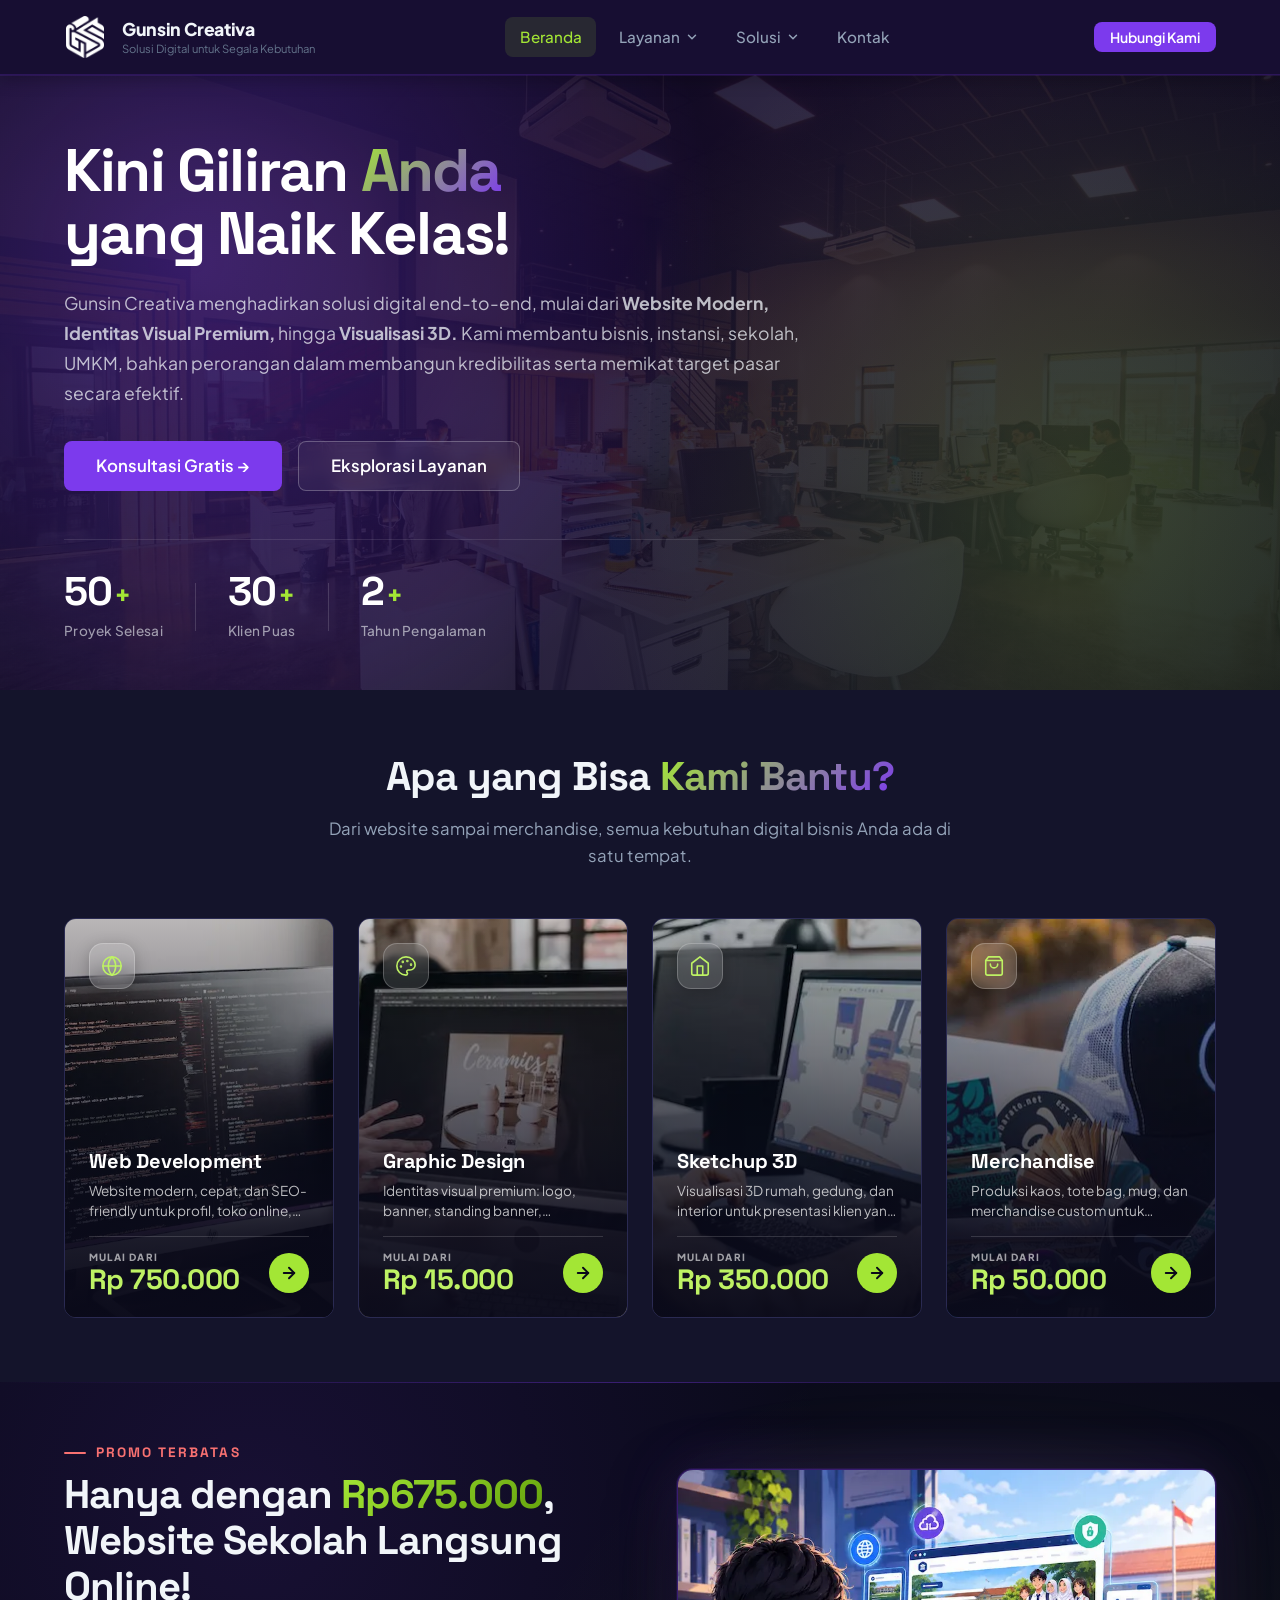
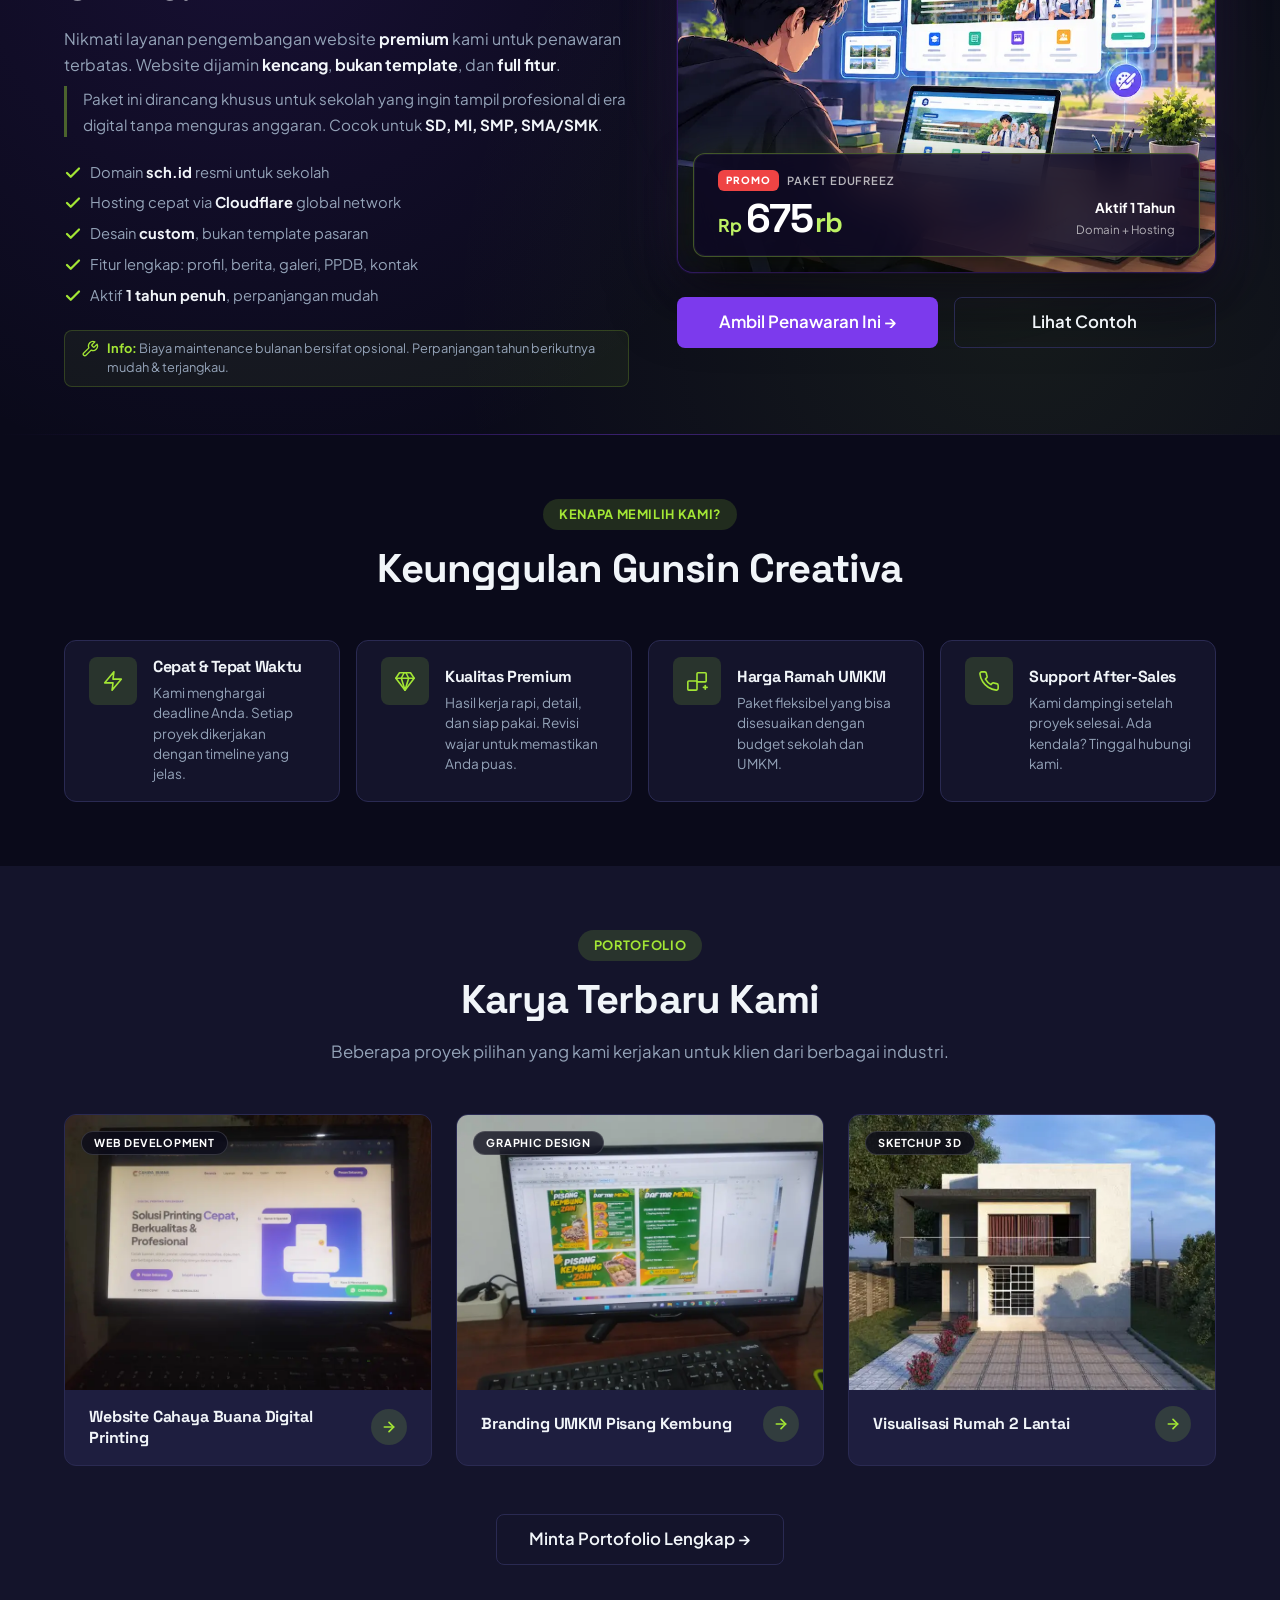
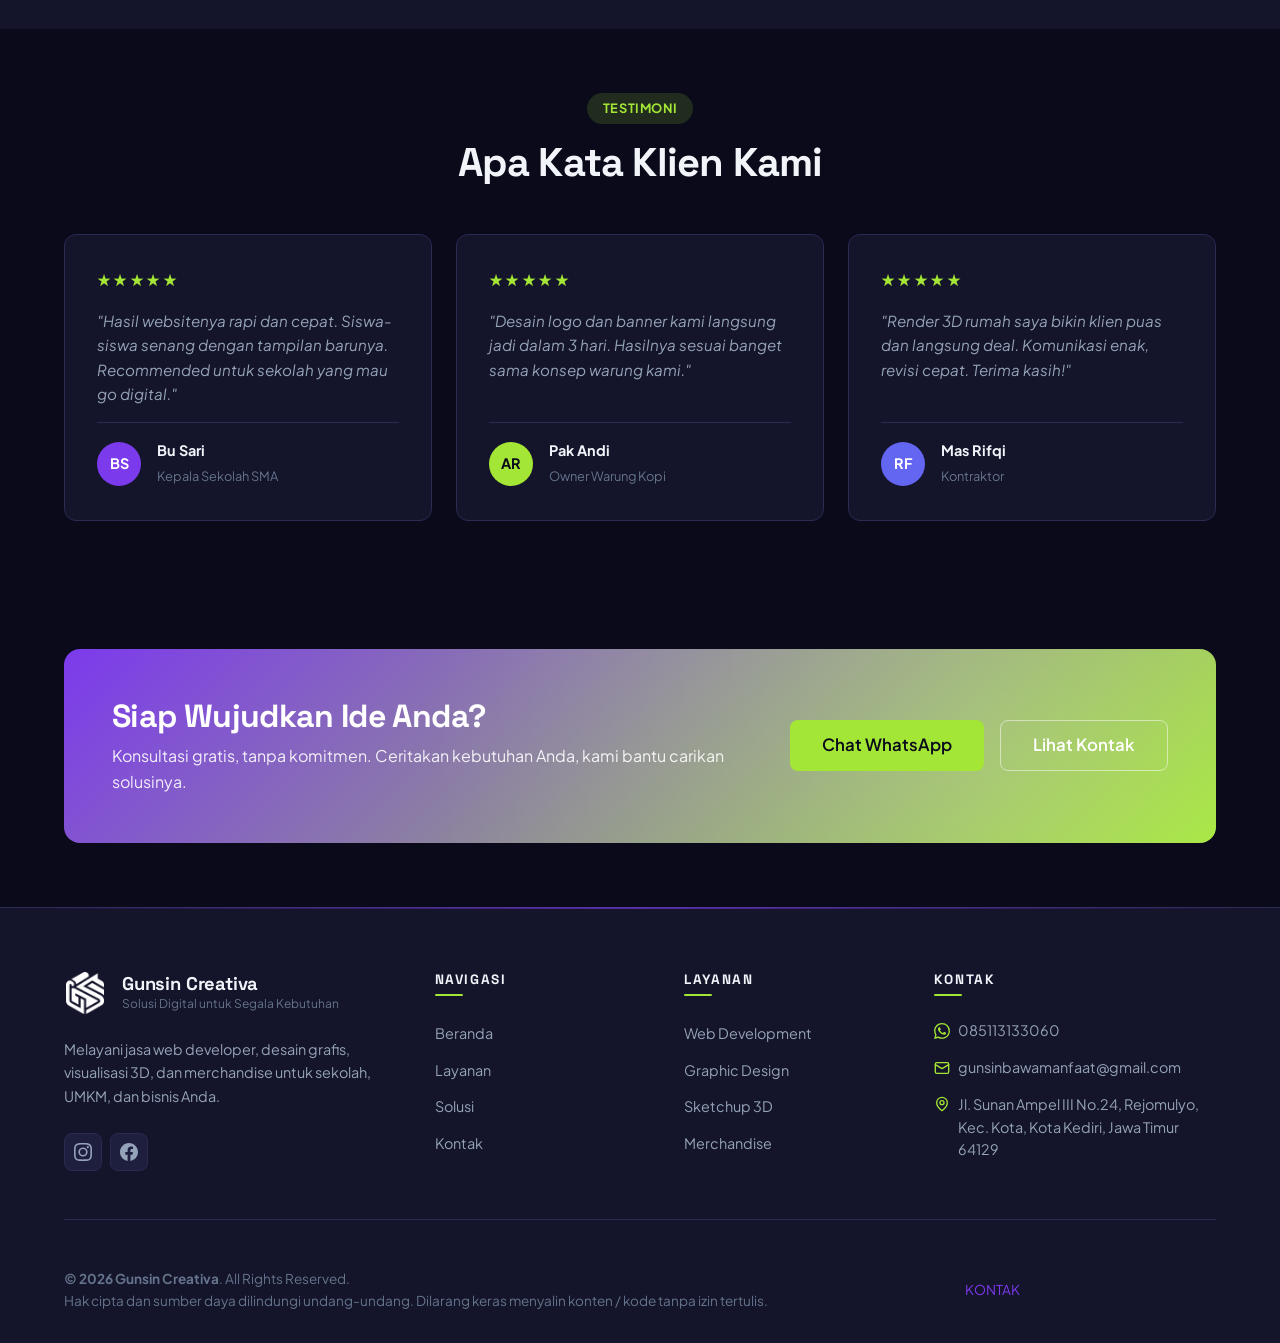
==== index.html @ 3c020d9a "Tambah tombol Back to Top dengan smooth scroll di semua halaman & perbaikan halaman beranda" ====
<!DOCTYPE html>
<html lang="id" data-theme="dark">
<head>
    <meta charset="UTF-8">
    <meta name="viewport" content="width=device-width, initial-scale=1.0">
    <title>Gunsin Creativa - Solusi Digital untuk Sekolah, UMKM & Bisnis</title>
    <link rel="canonical" href="https://www.gunsincreativa.my.id/">

    <meta name="description" content="Jasa web developer, desain grafis, visualisasi 3D Sketchup, dan merchandise custom di Kediri. Melayani sekolah, UMKM, dan bisnis di seluruh Indonesia.">
    <meta name="keywords" content="jasa web kediri, desain grafis kediri, sketchup kediri, merchandise custom, jasa desain logo, banner, umkm, sekolah">

    <!-- Open Graph -->
    <meta property="og:title" content="Gunsin Creativa - Solusi Digital untuk Sekolah, UMKM & Bisnis">
    <meta property="og:description" content="Jasa web developer, desain grafis, visualisasi 3D Sketchup, dan merchandise custom.">
    <meta property="og:type" content="website">
    <meta property="og:url" content="https://www.gunsincreativa.my.id/">
    <meta property="og:locale" content="id_ID">
    <meta property="og:image" content="https://www.gunsincreativa.my.id/assets/img/og-image.jpg">
    <meta property="og:image:width" content="1200">
    <meta property="og:image:height" content="630">
    <meta name="twitter:card" content="summary_large_image">
    <meta name="twitter:image" content="https://www.gunsincreativa.my.id/assets/img/og-image.jpg">

    <!-- Favicon -->
    <link rel="icon" href="assets/img/brand/favicon.ico" sizes="any">
    <link rel="icon" type="image/png" sizes="32x32" href="assets/img/brand/favicon/favicon-32x32.png">
    <link rel="icon" type="image/png" sizes="16x16" href="assets/img/brand/favicon/favicon-16x16.png">
    <link rel="apple-touch-icon" sizes="180x180" href="assets/img/brand/favicon/apple-touch-icon.png">
    <link rel="manifest" href="assets/img/brand/favicon/site.webmanifest">
    <meta name="theme-color" content="#7c3aed">

    <!-- Structured Data: LocalBusiness -->
    <script type="application/ld+json">
    {
    "@context": "https://schema.org",
    "@type": "LocalBusiness",
    "name": "Gunsin Creativa",
    "image": "https://www.gunsincreativa.my.id/assets/img/brand/logo-light.webp",
    "@id": "https://www.gunsincreativa.my.id",
    "url": "https://www.gunsincreativa.my.id",
    "telephone": "+6285113133060",
    "priceRange": "Rp",
    "description": "Jasa web developer, desain grafis, visualisasi 3D Sketchup, dan merchandise custom di Kediri.",
    "address": {
        "@type": "PostalAddress",
        "streetAddress": "Jl. Sunan Ampel III No.24, Rejomulyo",
        "addressLocality": "Kota Kediri",
        "addressRegion": "Jawa Timur",
        "postalCode": "64129",
        "addressCountry": "ID"
    },
    "geo": {
        "@type": "GeoCoordinates",
        "latitude": -7.8484963521653155,
        "longitude": 112.02293236602854
    },
    "openingHoursSpecification": [
        {
        "@type": "OpeningHoursSpecification",
        "dayOfWeek": ["Monday", "Tuesday", "Wednesday", "Thursday", "Friday"],
        "opens": "08:00",
        "closes": "20:00"
        },
        {
        "@type": "OpeningHoursSpecification",
        "dayOfWeek": "Saturday",
        "opens": "08:00",
        "closes": "17:00"
        }
    ],
    "sameAs": [
        "https://instagram.com/gs.grafika",
        "https://www.facebook.com/profile.php?id=61567481194246"
    ],
    "makesOffer": [
        {
        "@type": "Offer",
        "itemOffered": {
            "@type": "Service",
            "name": "Web Development"
        }
        },
        {
        "@type": "Offer",
        "itemOffered": {
            "@type": "Service",
            "name": "Graphic Design"
        }
        },
        {
        "@type": "Offer",
        "itemOffered": {
            "@type": "Service",
            "name": "Sketchup 3D Visualization"
        }
        },
        {
        "@type": "Offer",
        "itemOffered": {
            "@type": "Service",
            "name": "Merchandise"
        }
        }
    ]
    }
    </script>

    <!-- Google Fonts -->
    <link rel="preconnect" href="https://fonts.googleapis.com">
    <link rel="preconnect" href="https://fonts.gstatic.com" crossorigin>
    <link href="https://fonts.googleapis.com/css2?family=Plus+Jakarta+Sans:wght@400;500;600;700;800&family=Space+Grotesk:wght@500;600;700&family=JetBrains+Mono:wght@400;500&display=swap" rel="stylesheet">

    <link rel="stylesheet" href="assets/css/reset.css">
    <link rel="stylesheet" href="assets/css/variables.css">
    <link rel="stylesheet" href="assets/css/components.css">
    <link rel="stylesheet" href="assets/css/pages.css">
</head>

<!-- Tes sinkronisasi GitHub -->
<body>
    <header id="site-header"></header>

    <main>
        <!-- ============================================================
             1. HERO
             ============================================================ -->
        <section class="hero">
            <!-- Background image dengan overlay -->
            <div class="hero-bg" aria-hidden="true"></div>

            <div class="container">
                <div class="hero-content">

                    <h1 class="hero-title">
                        Kini Giliran <span class="text-accent">Anda</span><br>
                        yang Naik Kelas!
                    </h1>

                    <p class="hero-subtitle">
                        Gunsin Creativa menghadirkan solusi digital end-to-end, 
                        mulai dari <strong>Website Modern, Identitas Visual Premium,</strong> hingga <strong>Visualisasi 3D.</strong> 
                        Kami membantu bisnis, instansi, sekolah, UMKM, bahkan perorangan 
                        dalam membangun kredibilitas serta memikat target pasar secara efektif.
                    </p>

                    <div class="hero-cta">
                        <a href="https://wa.me/6285113133060?text=Halo%20Gunsin%20Creativa%2C%20saya%20ingin%20konsultasi"
                           class="btn btn-primary btn-lg" target="_blank" rel="noopener">
                            Konsultasi Gratis →
                        </a>
                        <a href="#layanan" class="btn btn-outline btn-lg">
                            Eksplorasi Layanan
                        </a>
                    </div>

                    <div class="hero-stats">
                        <div class="hero-stat">
                            <strong>50<span>+</span></strong>
                            <span class="stat-label">Proyek Selesai</span>
                        </div>
                        <div class="hero-stat-divider" aria-hidden="true"></div>
                        <div class="hero-stat">
                            <strong>30<span>+</span></strong>
                            <span class="stat-label">Klien Puas</span>
                        </div>
                        <div class="hero-stat-divider" aria-hidden="true"></div>
                        <div class="hero-stat">
                            <strong>2<span>+</span></strong>
                            <span class="stat-label">Tahun Pengalaman</span>
                        </div>
                    </div>
                </div>
            </div>
        </section>

        <!-- ============================================================
             2. LAYANAN (otomatis dari SITE.layanan)
             ============================================================ -->
        <section class="services" id="layanan">
            <div class="container">
                <div class="section-header">
                    <h2 class="section-title">Apa yang Bisa <span class="text-accent"> Kami Bantu?</span></h2>
                    <p class="section-subtitle">
                        Dari website sampai merchandise, semua kebutuhan digital bisnis Anda ada di satu tempat.
                    </p>
                </div>

                <div class="services-grid" id="services-grid">
                    <!-- Diisi oleh JavaScript -->
                </div>
            </div>
        </section>

        <!-- ============================================================
             2.5. EDUSTARZ — PROMO PAKET WEBSITE SEKOLAH
             ============================================================ -->
        <section class="edustarz">
            <div class="container">
                <div class="edustarz-grid">

                    <!-- ---------- KOLOM KIRI: PENAWARAN ---------- -->
                    <div class="edustarz-content">
                        <span class="edustarz-eyebrow">PROMO TERBATAS</span>

                        <h2 class="edustarz-title">
                            Hanya dengan <span class="edustarz-price-highlight">Rp675.000</span>, Website Sekolah Langsung Online!
                        </h2>

                        <p class="edustarz-desc">
                            Nikmati layanan pengembangan website <strong>premium</strong> kami untuk penawaran terbatas. Website dijamin <strong>kencang</strong>, <strong>bukan template</strong>, dan <strong>full fitur</strong>.
                        </p>

                        <p class="edustarz-desc-2">
                            Paket ini dirancang khusus untuk sekolah yang ingin tampil profesional di era digital tanpa menguras anggaran. Cocok untuk <strong>SD, MI, SMP, SMA/SMK</strong>.
                        </p>

                        <ul class="edustarz-features">
                            <li>
                                <svg viewBox="0 0 24 24" fill="none" stroke="currentColor" stroke-width="3" stroke-linecap="round" stroke-linejoin="round"><polyline points="20 6 9 17 4 12"/></svg>
                                <span>Domain <strong>sch.id</strong> resmi untuk sekolah</span>
                            </li>
                            <li>
                                <svg viewBox="0 0 24 24" fill="none" stroke="currentColor" stroke-width="3" stroke-linecap="round" stroke-linejoin="round"><polyline points="20 6 9 17 4 12"/></svg>
                                <span>Hosting cepat via <strong>Cloudflare</strong> global network</span>
                            </li>
                            <li>
                                <svg viewBox="0 0 24 24" fill="none" stroke="currentColor" stroke-width="3" stroke-linecap="round" stroke-linejoin="round"><polyline points="20 6 9 17 4 12"/></svg>
                                <span>Desain <strong>custom</strong>, bukan template pasaran</span>
                            </li>
                            <li>
                                <svg viewBox="0 0 24 24" fill="none" stroke="currentColor" stroke-width="3" stroke-linecap="round" stroke-linejoin="round"><polyline points="20 6 9 17 4 12"/></svg>
                                <span>Fitur lengkap: profil, berita, galeri, PPDB, kontak</span>
                            </li>
                            <li>
                                <svg viewBox="0 0 24 24" fill="none" stroke="currentColor" stroke-width="3" stroke-linecap="round" stroke-linejoin="round"><polyline points="20 6 9 17 4 12"/></svg>
                                <span>Aktif <strong>1 tahun penuh</strong>, perpanjangan mudah</span>
                            </li>
                        </ul>

                        <div class="edustarz-note">
                            <svg viewBox="0 0 24 24" fill="none" stroke="currentColor" stroke-width="1.75" stroke-linecap="round" stroke-linejoin="round" aria-hidden="true">
                                <path d="M14.7 6.3a1 1 0 0 0 0 1.4l1.6 1.6a1 1 0 0 0 1.4 0l3.77-3.77a6 6 0 0 1-7.94 7.94l-6.91 6.91a2.12 2.12 0 0 1-3-3l6.91-6.91a6 6 0 0 1 7.94-7.94l-3.76 3.76z"/>
                            </svg>
                            <span><strong>Info:</strong> Biaya maintenance bulanan bersifat opsional. Perpanjangan tahun berikutnya mudah &amp; terjangkau.</span>
                        </div>
                    </div>

                    <!-- ---------- KOLOM KANAN: FOTO + FLOATING PRICE + CTA ---------- -->
                    <div class="edustarz-visual">

                        <!-- Photo wrapper dengan floating price box -->
                        <div class="edustarz-photo-wrap">
                            <div class="edustarz-photo">
                                <img src="assets/img/edustarz-orang.webp"
                                     alt="Paket EduStarz - Website Sekolah Premium Gunsin Creativa"
                                     width="600" height="450"
                                     loading="lazy">
                            </div>

                            <!-- Floating price box -->
                            <div class="edustarz-pricebox">
                                <div class="edustarz-pricebox-label">
                                    <span class="pricebox-tag">PROMO</span>
                                    <span>Paket EduFreez</span>
                                </div>
                                <div class="edustarz-pricebox-row">
                                    <div class="pricebox-left">
                                        <span class="pricebox-currency">Rp</span>
                                        <span class="pricebox-value">675<span class="pricebox-ribu">rb</span></span>
                                    </div>
                                    <div class="pricebox-right">
                                        <span class="pricebox-label">Aktif 1 Tahun</span>
                                        <span class="pricebox-sublabel">Domain + Hosting</span>
                                    </div>
                                </div>
                            </div>
                        </div>

                        <!-- CTA -->
                        <div class="edustarz-cta">
                            <a href="web-develop.html#sekolah"
                               class="btn btn-primary btn-lg" target="_blank" rel="noopener">
                                Ambil Penawaran Ini →
                            </a>
                            <a href="#portfolio" class="btn btn-outline btn-lg">
                                Lihat Contoh
                            </a>
                        </div>
                    </div>

                </div>
            </div>
        </section>

        <!-- ============================================================
             3. KEUNGGULAN
             ============================================================ -->
        <section class="why-us">
            <div class="container">
                <div class="section-header">
                    <span class="section-label">Kenapa Memilih Kami?</span>
                    <h2 class="section-title">Keunggulan Gunsin Creativa</h2>
                </div>

                <div class="features-grid">
                    <article class="feature-card">
                        <div class="feature-icon">
                            <svg xmlns="http://www.w3.org/2000/svg" viewBox="0 0 24 24" fill="none" stroke="currentColor" stroke-width="2" stroke-linecap="round" stroke-linejoin="round"><polygon points="13 2 3 14 12 14 11 22 21 10 12 10 13 2"/></svg>
                        </div>
                        <h3>Cepat & Tepat Waktu</h3>
                        <p>Kami menghargai deadline Anda. Setiap proyek dikerjakan dengan timeline yang jelas.</p>
                    </article>
                    <article class="feature-card">
                        <div class="feature-icon">
                            <svg xmlns="http://www.w3.org/2000/svg" viewBox="0 0 24 24" fill="none" stroke="currentColor" stroke-width="2" stroke-linecap="round" stroke-linejoin="round"><path d="M6 3h12l4 6-10 13L2 9Z"/><path d="M11 3 8 9l4 13 4-13-3-6"/><path d="M2 9h20"/></svg>
                        </div>
                        <h3>Kualitas Premium</h3>
                        <p>Hasil kerja rapi, detail, dan siap pakai. Revisi wajar untuk memastikan Anda puas.</p>
                    </article>
                    <article class="feature-card">
                        <div class="feature-icon">
                            <svg xmlns="http://www.w3.org/2000/svg" viewBox="0 0 24 24" fill="none" stroke="currentColor" stroke-width="2" stroke-linecap="round" stroke-linejoin="round"><path d="M11 12H3a1 1 0 0 0-1 1v8a1 1 0 0 0 1 1h8a1 1 0 0 0 1-1v-8a1 1 0 0 0-1-1Z"/><path d="M21 3h-8a1 1 0 0 0-1 1v8a1 1 0 0 0 1 1h8a1 1 0 0 0 1-1V4a1 1 0 0 0-1-1Z"/><path d="M21 17v4"/><path d="M19 19h4"/></svg>
                        </div>
                        <h3>Harga Ramah UMKM</h3>
                        <p>Paket fleksibel yang bisa disesuaikan dengan budget sekolah dan UMKM.</p>
                    </article>
                    <article class="feature-card">
                        <div class="feature-icon">
                            <svg xmlns="http://www.w3.org/2000/svg" viewBox="0 0 24 24" fill="none" stroke="currentColor" stroke-width="2" stroke-linecap="round" stroke-linejoin="round"><path d="M22 16.92v3a2 2 0 0 1-2.18 2 19.79 19.79 0 0 1-8.63-3.07 19.5 19.5 0 0 1-6-6 19.79 19.79 0 0 1-3.07-8.67A2 2 0 0 1 4.11 2h3a2 2 0 0 1 2 1.72 12.84 12.84 0 0 0 .7 2.81 2 2 0 0 1-.45 2.11L8.09 9.91a16 16 0 0 0 6 6l1.27-1.27a2 2 0 0 1 2.11-.45 12.84 12.84 0 0 0 2.81.7A2 2 0 0 1 22 16.92z"/></svg>
                        </div>
                        <h3>Support After-Sales</h3>
                        <p>Kami dampingi setelah proyek selesai. Ada kendala? Tinggal hubungi kami.</p>
                    </article>
                </div>
            </div>
        </section>

                <!-- ============================================================
             4. PORTOFOLIO PREVIEW
             ============================================================ -->
        <section class="portfolio">
            <div class="container">
                <div class="section-header">
                    <span class="section-label">Portofolio</span>
                    <h2 class="section-title">Karya Terbaru Kami</h2>
                    <p class="section-subtitle">
                        Beberapa proyek pilihan yang kami kerjakan untuk klien dari berbagai industri.
                    </p>
                </div>

                <div class="portfolio-grid" id="portfolio-grid">
                    <!-- Diisi oleh JavaScript dari SITE.portofolio -->
                </div>

                <div class="section-cta">
                    <a href="https://wa.me/6285113133060?text=Halo%20Gunsin%20Creativa%2C%20saya%20ingin%20lihat%20portofolio%20lengkap"
                       class="btn btn-outline btn-lg" target="_blank" rel="noopener">
                        Minta Portofolio Lengkap →
                    </a>
                </div>
            </div>
        </section>

        <!-- ============================================================
             5. TESTIMONI
             ============================================================ -->
        <section class="testimonials">
            <div class="container">
                <div class="section-header">
                    <span class="section-label">Testimoni</span>
                    <h2 class="section-title">Apa Kata Klien Kami</h2>
                </div>

                <div class="testimonials-grid">
                    <figure class="testimonial-card">
                        <div class="stars">★★★★★</div>
                        <blockquote>
                            "Hasil websitenya rapi dan cepat. Siswa-siswa senang dengan tampilan barunya. 
                            Recommended untuk sekolah yang mau go digital."
                        </blockquote>
                        <figcaption>
                            <div class="avatar" style="background: #7c3aed;">BS</div>
                            <div>
                                <strong>Bu Sari</strong>
                                <small>Kepala Sekolah SMA</small>
                            </div>
                        </figcaption>
                    </figure>

                    <figure class="testimonial-card">
                        <div class="stars">★★★★★</div>
                        <blockquote>
                            "Desain logo dan banner kami langsung jadi dalam 3 hari. 
                            Hasilnya sesuai banget sama konsep warung kami."
                        </blockquote>
                        <figcaption>
                            <div class="avatar" style="background: #a3e635; color: #0a0a1a;">AR</div>
                            <div>
                                <strong>Pak Andi</strong>
                                <small>Owner Warung Kopi</small>
                            </div>
                        </figcaption>
                    </figure>

                    <figure class="testimonial-card">
                        <div class="stars">★★★★★</div>
                        <blockquote>
                            "Render 3D rumah saya bikin klien puas dan langsung deal. 
                            Komunikasi enak, revisi cepat. Terima kasih!"
                        </blockquote>
                        <figcaption>
                            <div class="avatar" style="background: #6366f1;">RF</div>
                            <div>
                                <strong>Mas Rifqi</strong>
                                <small>Kontraktor</small>
                            </div>
                        </figcaption>
                    </figure>
                </div>
            </div>
        </section>

        <!-- ============================================================
             6. CTA FINAL
             ============================================================ -->
        <section class="cta-final">
            <div class="container">
                <div class="cta-box">
                    <div class="cta-content">
                        <h2>Siap Wujudkan Ide Anda?</h2>
                        <p>Konsultasi gratis, tanpa komitmen. Ceritakan kebutuhan Anda, kami bantu carikan solusinya.</p>
                    </div>
                    <div class="cta-actions">
                        <a href="https://wa.me/6285113133060?text=Halo%20Gunsin%20Creativa%2C%20saya%20ingin%20konsultasi"
                           class="btn btn-secondary btn-lg" target="_blank" rel="noopener">
                            Chat WhatsApp
                        </a>
                        <a href="kontak.html" class="btn btn-outline btn-lg">
                            Lihat Kontak
                        </a>
                    </div>
                </div>
            </div>
        </section>
    </main>

    <footer id="site-footer"></footer>

    <script src="data/site-config.js"></script>
    <script src="components/header.js" defer></script>
    <script src="components/footer.js" defer></script>
    <script src="assets/js/main.js" defer></script>
</body>
</html>
---- assets/css/variables.css ----
/* ============================================================
   VARIABEL WARNA & TEMA
   ============================================================
   Palet diambil dari brand Gunsin Creativa:
   - Ungu-biru dominan (katalog WhatsApp)
   - Aksen hijau neon (highlight)
   ============================================================ */

/* ---------- TEMA GELAP (default) ---------- */
:root,
[data-theme="dark"] {
    /* Background */
    --bg-primary:    #0a0a1a;   /* Hitam kebiruan - body */
    --bg-secondary:  #14142b;   /* Section alt */
    --bg-elevated:   #1e1e3f;   /* Kartu, modal, dropdown */
    --bg-hover:      #2a2a52;

    /* Aksen Brand */
    --accent-primary:   #7c3aed;  /* Ungu utama */
    --accent-primary-h: #8b5cf6;  /* Ungu hover */
    --accent-secondary: #a3e635;  /* Hijau neon */
    --accent-secondary-h: #bef264;

    /* Teks */
    --text-primary:   #f1f5f9;
    --text-secondary: #94a3b8;
    --text-muted:     #64748b;
    --text-inverse:   #0a0a1a;

    /* Border & Divider */
    --border-color:   #2a2a52;
    --border-subtle:  #1e1e3f;

    /* Status */
    --success: #22c55e;
    --warning: #f59e0b;
    --danger:  #ef4444;

    /* Shadow */
    --shadow-sm: 0 1px 2px rgba(0,0,0,0.3);
    --shadow-md: 0 4px 12px rgba(0,0,0,0.4);
    --shadow-lg: 0 10px 30px rgba(0,0,0,0.5);
    --shadow-glow: 0 0 30px rgba(124,58,237,0.4);

    /* Gradient */
    --gradient-brand: linear-gradient(135deg, #7c3aed 0%, #a3e635 100%);
    --gradient-bg:    linear-gradient(180deg, #0a0a1a 0%, #14142b 100%);
}

/* ---------- TEMA TERANG ---------- */
[data-theme="light"] {
    /* Background */
    --bg-primary:    #ffffff;
    --bg-secondary:  #f8fafc;
    --bg-elevated:   #ffffff;
    --bg-hover:      #f1f5f9;

    /* Aksen Brand */
    --accent-primary:   #6d28d9;
    --accent-primary-h: #7c3aed;
    --accent-secondary: #65a30d;
    --accent-secondary-h: #84cc16;

    /* Teks */
    --text-primary:   #0f172a;
    --text-secondary: #475569;
    --text-muted:     #94a3b8;
    --text-inverse:   #ffffff;

    /* Border & Divider */
    --border-color:   #e2e8f0;
    --border-subtle:  #f1f5f9;

    /* Status */
    --success: #16a34a;
    --warning: #d97706;
    --danger:  #dc2626;

    /* Shadow */
    --shadow-sm: 0 1px 2px rgba(0,0,0,0.05);
    --shadow-md: 0 4px 12px rgba(0,0,0,0.08);
    --shadow-lg: 0 10px 30px rgba(0,0,0,0.12);
    --shadow-glow: 0 0 30px rgba(124,58,237,0.2);

    /* Gradient */
    --gradient-brand: linear-gradient(135deg, #6d28d9 0%, #65a30d 100%);
    --gradient-bg:    linear-gradient(180deg, #ffffff 0%, #f8fafc 100%);
}

/* ---------- VARIABEL GLOBAL (sama di semua tema) ---------- */
:root {
    /* Spacing */
    --space-xs:  0.25rem;
    --space-sm:  0.5rem;
    --space-md:  1rem;
    --space-lg:  1.5rem;
    --space-xl:  2rem;
    --space-2xl: 3rem;
    --space-3xl: 4rem;

    /* Border Radius */
    --radius-sm: 0.375rem;
    --radius-md: 0.5rem;
    --radius-lg: 0.75rem;
    --radius-xl: 1rem;
    --radius-full: 9999px;

    /* Typography */
    --font-sans: "Plus Jakarta Sans", system-ui, -apple-system, sans-serif;
    --font-display: "Space Grotesk", "Plus Jakarta Sans", system-ui, sans-serif;
    --font-mono: "JetBrains Mono", "Fira Code", monospace;

    /* Layout */
    --container-max: 1200px;
    --container-narrow: 800px;

    /* Transitions */
    --transition-fast: 150ms ease;
    --transition-base: 250ms ease;
    --transition-slow: 400ms ease;
}
---- assets/css/components.css ----
/* ============================================================
   KOMPONEN UMUM - Header, Footer, Tombol, Tema Toggle
   ============================================================ */


/* ============================================================
   CONTAINER
   ============================================================ */
.container {
    width: 100%;
    max-width: var(--container-max);
    margin: 0 auto;
    padding: 0 var(--space-lg);
}


/* ============================================================
   HEADER
   ============================================================ */
.site-header {
    position: sticky;
    top: 0;
    z-index: 100;
    background: var(--bg-primary);
    border-bottom: 1px solid var(--border-color);
    backdrop-filter: blur(12px);
    -webkit-backdrop-filter: blur(12px);
    transition: box-shadow var(--transition-fast), background var(--transition-base);
}

/* Light mode: navbar putih dengan shadow tegas */
[data-theme="light"] .site-header {
    background: rgba(255, 255, 255, 0.92);
    box-shadow: 0 1px 0 rgba(0, 0, 0, 0.06), 0 4px 12px rgba(0, 0, 0, 0.06);
}

/* Dark mode: ungu gelap dengan sentuhan brand */
[data-theme="dark"] .site-header {
    background: rgba(26, 16, 56, 0.85);
    border-bottom-color: rgba(124, 58, 237, 0.2);
    box-shadow: 0 1px 0 rgba(124, 58, 237, 0.15), 0 4px 16px rgba(0, 0, 0, 0.25);
}

.header-inner {
    display: flex;
    align-items: center;
    justify-content: space-between;
    gap: var(--space-lg);
    padding-top: var(--space-md);
    padding-bottom: var(--space-md);
    min-height: 72px;
}


/* ============================================================
   BRAND / LOGO
   ============================================================ */
.brand {
    display: flex;
    align-items: center;
    gap: var(--space-md);
    color: var(--text-primary);
    text-decoration: none;
    flex-shrink: 0;
}

.brand:hover { color: var(--text-primary); }

.brand-logo {
    display: inline-flex;
    align-items: center;
    justify-content: center;
    width: 42px;
    height: 42px;
    flex-shrink: 0;
    position: relative;
}

.brand-logo img {
    width: 100%;
    height: 100%;
    object-fit: contain;
    transition: opacity var(--transition-fast);
}

/* Logo terang hanya di light mode */
[data-theme="light"] .logo-light { display: block; }
[data-theme="light"] .logo-dark  { display: none; }

/* Logo gelap hanya di dark mode */
[data-theme="dark"] .logo-light { display: none; }
[data-theme="dark"] .logo-dark  { display: block; }

.brand-text {
    display: flex;
    flex-direction: column;
    line-height: 1.1;
}

.brand-name {
    font-weight: 800;
    font-size: 1.1rem;
    letter-spacing: -0.02em;
}

.brand-tagline {
    font-size: 0.7rem;
    color: var(--text-muted);
    margin-top: 2px;
}


/* ============================================================
   NAVIGASI UTAMA
   ============================================================ */
.main-nav { display: flex; }

.nav-list {
    display: flex;
    gap: var(--space-sm);
    align-items: center;
}

.nav-item {
    position: relative;
}

.nav-link {
    display: inline-block;
    padding: 0.5rem 0.9rem;
    border-radius: var(--radius-md);
    color: var(--text-secondary);
    font-size: 0.95rem;
    font-weight: 500;
    transition: all var(--transition-fast);
    white-space: nowrap;
    text-decoration: none;
}

.nav-link:hover {
    color: var(--text-primary);
    background: var(--bg-hover);
}

.nav-link.active {
    color: var(--accent-secondary);
    background: color-mix(in srgb, var(--accent-secondary) 12%, transparent);
}


/* ============================================================
   HEADER ACTIONS
   ============================================================ */
.header-actions {
    display: flex;
    align-items: center;
    gap: var(--space-sm);
    flex-shrink: 0;
}

.header-cta { display: inline-flex; }


/* ============================================================
   MOBILE MENU TOGGLE (hamburger)
   ============================================================ */
.menu-toggle {
    display: none;
    flex-direction: column;
    justify-content: center;
    align-items: center;
    gap: 5px;
    width: 42px;
    height: 42px;
    border-radius: var(--radius-md);
    background: var(--bg-elevated);
    border: 1px solid var(--border-color);
    transition: background var(--transition-fast);
    cursor: pointer;
}

.menu-toggle:hover { background: var(--bg-hover); }

.menu-toggle span {
    display: block;
    width: 20px;
    height: 2px;
    background: var(--text-primary);
    border-radius: 2px;
    transition: transform var(--transition-fast), opacity var(--transition-fast);
}

.menu-toggle.open span:nth-child(1) { transform: translateY(7px) rotate(45deg); }
.menu-toggle.open span:nth-child(2) { opacity: 0; }
.menu-toggle.open span:nth-child(3) { transform: translateY(-7px) rotate(-45deg); }


/* ============================================================
   TOMBOL (Button)
   ============================================================ */
.btn {
    display: inline-flex;
    align-items: center;
    justify-content: center;
    gap: var(--space-sm);
    padding: 0.75rem 1.5rem;
    border-radius: var(--radius-md);
    font-weight: 600;
    font-size: 0.95rem;
    text-decoration: none;
    cursor: pointer;
    border: none;
    transition: all var(--transition-fast);
    white-space: nowrap;
    line-height: 1;
}

.btn-sm { padding: 0.5rem 1rem; font-size: 0.875rem; }
.btn-lg { padding: 1rem 2rem; font-size: 1.05rem; }

.btn-primary {
    background: var(--accent-primary);
    color: white;
}

.btn-primary:hover {
    background: var(--accent-primary-h);
    color: white;
    transform: translateY(-2px);
    box-shadow: var(--shadow-glow);
}

.btn-secondary {
    background: var(--accent-secondary);
    color: var(--text-inverse);
}

.btn-secondary:hover {
    background: var(--accent-secondary-h);
    color: var(--text-inverse);
    transform: translateY(-2px);
}

.btn-outline {
    background: transparent;
    border: 1.5px solid var(--border-color);
    color: var(--text-primary);
}

.btn-outline:hover {
    border-color: var(--accent-primary);
    color: var(--accent-primary);
}


/* ============================================================
   MEGA MENU DROPDOWN
   ============================================================ */
.nav-trigger {
    display: inline-flex;
    align-items: center;
    gap: 0.35rem;
    background: transparent;
    border: none;
    cursor: pointer;
    font-family: var(--font-sans);
}

.nav-chevron {
    width: 14px;
    height: 14px;
    transition: transform var(--transition-fast);
    color: currentColor;
    flex-shrink: 0;
}

.has-dropdown.open .nav-chevron {
    transform: rotate(180deg);
}

.has-dropdown.open .nav-link {
    color: var(--text-primary);
    background: var(--bg-hover);
}

/* Dropdown panel */
.mega-menu {
    position: absolute;
    top: calc(100% + 12px);
    left: 50%;
    transform: translateX(-50%) translateY(-8px);
    min-width: 480px;
    background: var(--bg-elevated);
    border: 1px solid var(--border-color);
    border-radius: var(--radius-lg);
    box-shadow:
        0 24px 64px rgba(0, 0, 0, 0.5),
        0 0 0 1px rgba(255, 255, 255, 0.03) inset;
    padding: var(--space-md);
    opacity: 0;
    visibility: hidden;
    pointer-events: none;
    transition: opacity 200ms ease, transform 200ms ease, visibility 200ms ease;
    z-index: 50;
}

/* Panah kecil di atas dropdown */
.mega-menu::before {
    content: '';
    position: absolute;
    top: -6px;
    left: 50%;
    transform: translateX(-50%) rotate(45deg);
    width: 12px;
    height: 12px;
    background: var(--bg-elevated);
    border-left: 1px solid var(--border-color);
    border-top: 1px solid var(--border-color);
}

.has-dropdown.open .mega-menu {
    opacity: 1;
    visibility: visible;
    pointer-events: auto;
    transform: translateX(-50%) translateY(0);
}

.mega-menu-inner {
    display: flex;
    flex-direction: column;
    gap: var(--space-sm);
}

.mega-menu-label {
    font-size: 0.68rem;
    font-weight: 800;
    letter-spacing: 0.12em;
    text-transform: uppercase;
    color: var(--text-muted);
    padding: 0 var(--space-sm) var(--space-sm);
    border-bottom: 1px solid var(--border-color);
    margin-bottom: var(--space-xs);
}

.mega-menu-grid {
    display: grid;
    grid-template-columns: 1fr;
    gap: 0.25rem;
}

/* Item individual di dalam dropdown */
.mega-menu-item {
    display: flex;
    align-items: flex-start;
    gap: var(--space-md);
    padding: var(--space-sm) var(--space-md);
    border-radius: var(--radius-md);
    text-decoration: none;
    color: var(--text-primary);
    transition: all var(--transition-fast);
}

.mega-menu-item:hover {
    background: var(--bg-hover);
    color: var(--text-primary);
    transform: translateX(2px);
}

.mega-menu-icon {
    display: flex;
    align-items: center;
    justify-content: center;
    width: 40px;
    height: 40px;
    flex-shrink: 0;
    border-radius: 10px;
    background: linear-gradient(135deg,
        rgba(124, 58, 237, 0.15) 0%,
        rgba(163, 230, 53, 0.15) 100%);
    border: 1px solid rgba(163, 230, 53, 0.2);
    color: var(--accent-secondary);
    transition: all var(--transition-fast);
}

.mega-menu-icon svg {
    width: 20px;
    height: 20px;
}

.mega-menu-item:hover .mega-menu-icon {
    background: linear-gradient(135deg, #7c3aed 0%, #a3e635 100%);
    color: #ffffff;
    border-color: transparent;
    transform: rotate(-4deg) scale(1.05);
}

.mega-menu-text {
    display: flex;
    flex-direction: column;
    gap: 2px;
    min-width: 0;
    flex: 1;
}

.mega-menu-text strong {
    font-size: 0.9rem;
    font-weight: 700;
    color: var(--text-primary);
    line-height: 1.3;
}

.mega-menu-text small {
    font-size: 0.78rem;
    color: var(--text-muted);
    line-height: 1.4;
}

.mega-menu-item:hover .mega-menu-text small {
    color: var(--text-secondary);
}


/* ============================================================
   FOOTER
   ============================================================ */
.site-footer {
    position: relative;
    background: var(--bg-secondary);
    border-top: 1px solid var(--border-color);
    padding: var(--space-3xl) 0 var(--space-xl);
    margin-top: 0;
}

/* Garis aksen gradient di atas footer */
.site-footer::before {
    content: '';
    position: absolute;
    top: -1px;
    left: 0;
    right: 0;
    height: 2px;
    background: linear-gradient(90deg, transparent 0%, var(--accent-primary) 50%, transparent 100%);
    opacity: 0.6;
}

.footer-grid {
    display: grid;
    grid-template-columns: 1.6fr 1fr 1fr 1.4fr;
    gap: var(--space-2xl);
    margin-bottom: var(--space-2xl);
    padding-bottom: var(--space-2xl);
    border-bottom: 1px solid var(--border-color);
}

/* ---------- COLUMN HEADINGS ---------- */
.footer-col h4 {
    position: relative;
    font-family: var(--font-display);
    font-size: 0.85rem;
    margin: 0 0 var(--space-lg);
    padding-bottom: var(--space-sm);
    color: var(--text-primary);
    text-transform: uppercase;
    letter-spacing: 0.12em;
    font-weight: 700;
}

.footer-col h4::after {
    content: '';
    position: absolute;
    bottom: 0;
    left: 0;
    width: 28px;
    height: 2px;
    background: var(--accent-secondary);
    border-radius: 2px;
}

/* ---------- BRAND COLUMN ---------- */
.footer-brand-logo {
    display: inline-flex;
    align-items: center;
    gap: var(--space-md);
    margin-bottom: var(--space-lg);
    text-decoration: none;
    color: inherit;
}

.footer-brand-logo img {
    width: 42px;
    height: 42px;
    object-fit: contain;
    flex-shrink: 0;
}

.footer-brand-text {
    display: flex;
    flex-direction: column;
    line-height: 1.2;
    text-align: left;
}

.footer-brand-text strong {
    font-family: var(--font-display);
    font-size: 1.15rem;
    font-weight: 700;
    color: var(--text-primary);
    letter-spacing: -0.01em;
}

.footer-brand-text span {
    font-size: 0.75rem;
    color: var(--text-muted);
    margin-top: 2px;
}

.footer-brand-desc {
    color: var(--text-secondary);
    font-size: 0.9rem;
    line-height: 1.65;
    margin: 0 0 var(--space-lg);
    max-width: 38ch;
}

/* ---------- SOCIAL ---------- */
.footer-social {
    display: flex;
    gap: var(--space-sm);
}

.footer-social a {
    display: inline-flex;
    align-items: center;
    justify-content: center;
    width: 38px;
    height: 38px;
    border-radius: var(--radius-md);
    background: var(--bg-elevated);
    border: 1px solid var(--border-color);
    color: var(--text-secondary);
    transition: all var(--transition-fast);
}

.footer-social a:hover {
    background: var(--accent-primary);
    color: #ffffff;
    border-color: var(--accent-primary);
    transform: translateY(-2px);
    box-shadow: 0 6px 16px rgba(124, 58, 237, 0.35);
}

/* ---------- LINKS ---------- */
.footer-links {
    display: flex;
    flex-direction: column;
    gap: 0.7rem;
    margin: 0;
    padding: 0;
    list-style: none;
}

.footer-links a {
    display: inline-flex;
    align-items: flex-start;
    gap: var(--space-sm);
    color: var(--text-secondary);
    font-size: 0.9rem;
    line-height: 1.5;
    text-decoration: none;
    transition: color var(--transition-fast), transform var(--transition-fast);
}

.footer-links a:hover {
    color: var(--accent-secondary);
}

.footer-col:not(.footer-brand) .footer-links li:not(:has(svg)) a:hover {
    transform: translateX(4px);
}

.footer-links a svg {
    flex-shrink: 0;
    margin-top: 3px;
    color: var(--accent-secondary);
}

.footer-address span {
    word-break: break-word;
    line-height: 1.55;
}

/* ---------- BOTTOM BAR ---------- */
.footer-bottom {
    display: flex;
    justify-content: space-between;
    align-items: center;
    flex-wrap: wrap;
    gap: var(--space-md);
    color: var(--text-muted);
    font-size: 0.85rem;
}

.footer-bottom p { margin: 0; }

.footer-credit {
    display: inline-flex;
    align-items: center;
    gap: 0.3rem;
}


/* ============================================================
   RESPONSIVE — FOOTER & NAVBAR
   ============================================================ */

@media (max-width: 1024px) {
    .footer-grid {
        grid-template-columns: 1fr 1fr;
        gap: var(--space-xl);
    }

    .footer-brand {
        grid-column: 1 / -1;
    }

    .footer-brand-desc {
        max-width: 100%;
    }
}

@media (max-width: 768px) {
    .brand-tagline { display: none; }
    .header-cta { display: none; }
    .menu-toggle { display: flex; }

    .main-nav {
        position: fixed;
        top: 72px;
        left: 0;
        right: 0;
        background: var(--bg-primary);
        border-bottom: 1px solid var(--border-color);
        padding: var(--space-lg);
        box-shadow: var(--shadow-lg);
        max-height: calc(100vh - 72px);
        overflow-y: auto;

        /* ⭐ KUNCI: sembunyikan total dengan visibility + opacity + transform */
        visibility: hidden;
        opacity: 0;
        transform: translateY(-8px);
        transition:
            opacity var(--transition-base),
            transform var(--transition-base),
            visibility var(--transition-base);
    }

    .main-nav.open {
        visibility: visible;
        opacity: 1;
        transform: translateY(0);
    }

    .nav-list {
        flex-direction: column;
        align-items: stretch;
        gap: var(--space-xs);
    }

    .nav-link {
        padding: var(--space-md);
        font-size: 1rem;
        display: flex;
        align-items: center;
        justify-content: space-between;
        width: 100%;
    }

    /* Mega menu: jadi accordion */
    .mega-menu {
        position: static;
        transform: none;
        min-width: 0;
        width: 100%;
        box-shadow: none;
        border: none;
        border-radius: 0;
        background: transparent;
        padding: 0;
        opacity: 1;
        visibility: visible;
        pointer-events: auto;
        max-height: 0;
        overflow: hidden;
        transition: max-height 300ms ease;
    }

    .mega-menu::before {
        display: none;
    }

    .has-dropdown.open .mega-menu {
        transform: none;
        max-height: 600px;
    }

    .mega-menu-label {
        display: none;
    }

    .mega-menu-item {
        padding: var(--space-sm) var(--space-md);
        background: transparent;
    }

    .mega-menu-icon {
        width: 36px;
        height: 36px;
    }

    .mega-menu-icon svg {
        width: 18px;
        height: 18px;
    }

    .mega-menu-text strong {
        font-size: 0.9rem;
    }

    .mega-menu-text small {
        font-size: 0.75rem;
    }
}

@media (max-width: 640px) {
    .site-footer {
        padding: var(--space-2xl) 0 var(--space-lg);
    }

    .footer-grid {
        grid-template-columns: 1fr 1fr;
        column-gap: var(--space-lg);
        row-gap: var(--space-xl);
        margin-bottom: var(--space-xl);
        padding-bottom: var(--space-xl);
    }

    .footer-brand {
        grid-column: 1 / -1;
    }

    .footer-col:nth-child(4) {
        grid-column: 1 / -1;
    }

    .footer-col h4 {
        margin-bottom: var(--space-md);
        font-size: 0.78rem;
        letter-spacing: 0.1em;
    }

    .footer-bottom {
        flex-direction: column;
        text-align: center;
        gap: var(--space-sm);
    }
}


/* ============================================================
   AKSESIBILITAS: reduce motion
   ============================================================ */
@media (prefers-reduced-motion: reduce) {
    *, *::before, *::after {
        animation-duration: 0.01ms !important;
        transition-duration: 0.01ms !important;
    }
    html { scroll-behavior: auto; }
}

/* ============================================================
   BACK TO TOP BUTTON
   ============================================================ */
.back-to-top {
    position: fixed;
    bottom: var(--space-lg);
    right: var(--space-lg);
    z-index: 90;

    display: flex;
    align-items: center;
    justify-content: center;
    width: 48px;
    height: 48px;

    background: linear-gradient(135deg, #7c3aed 0%, #6d28d9 100%);
    color: #ffffff;
    border: none;
    border-radius: 50%;
    cursor: pointer;

    box-shadow:
        0 8px 24px rgba(124, 58, 237, 0.4),
        0 0 0 1px rgba(255, 255, 255, 0.08) inset;

    /* Tersembunyi default */
    opacity: 0;
    visibility: hidden;
    transform: translateY(16px) scale(0.9);
    pointer-events: none;

    transition:
        opacity 250ms ease,
        transform 250ms ease,
        visibility 250ms ease,
        background 200ms ease,
        box-shadow 200ms ease;
}

.back-to-top.visible {
    opacity: 1;
    visibility: visible;
    transform: translateY(0) scale(1);
    pointer-events: auto;
}

.back-to-top:hover {
    background: linear-gradient(135deg, #8b5cf6 0%, #7c3aed 100%);
    transform: translateY(-4px) scale(1.05);
    box-shadow:
        0 12px 32px rgba(124, 58, 237, 0.55),
        0 0 0 1px rgba(255, 255, 255, 0.15) inset;
}

.back-to-top:active {
    transform: translateY(-2px) scale(0.98);
}

.back-to-top svg {
    width: 22px;
    height: 22px;
    flex-shrink: 0;
}

/* ---------- Responsive ---------- */
@media (max-width: 768px) {
    .back-to-top {
        bottom: var(--space-md);
        right: var(--space-md);
        width: 44px;
        height: 44px;
    }

    .back-to-top svg {
        width: 20px;
        height: 20px;
    }
}

@media (max-width: 480px) {
    .back-to-top {
        bottom: 16px;
        right: 16px;
        width: 42px;
        height: 42px;
    }

    .back-to-top svg {
        width: 18px;
        height: 18px;
    }
}

/* ---------- Hormati preferensi reduce motion ---------- */
@media (prefers-reduced-motion: reduce) {
    .back-to-top {
        transition-duration: 0.01ms;
    }

    .back-to-top.visible {
        transform: none;
    }
}
---- assets/css/pages.css ----
/* ============================================================
   PAGES.CSS — Gunsin Creativa
   ============================================================ */


/* ============================================================
   SECTION HEADER (reusable)
   ============================================================ */
.section-header {
    text-align: center;
    max-width: 640px;
    margin: 0 auto var(--space-2xl);
}

.section-label {
    display: inline-block;
    padding: 0.35rem 1rem;
    background: color-mix(in srgb, var(--accent-secondary) 15%, transparent);
    color: var(--accent-secondary);
    border-radius: var(--radius-full);
    font-size: 0.8rem;
    font-weight: 700;
    letter-spacing: 0.05em;
    text-transform: uppercase;
    margin-bottom: var(--space-md);
}

.section-title {
    font-size: clamp(1.75rem, 4vw, 2.5rem);
    letter-spacing: -0.02em;
    margin-bottom: var(--space-md);
    line-height: 1.15;
}

.section-subtitle {
    color: var(--text-secondary);
    font-size: 1.05rem;
}

.section-cta {
    text-align: center;
    margin-top: var(--space-2xl);
}


/* ============================================================
   1. HERO
   ============================================================ */
.hero {
    position: relative;
    padding: var(--space-3xl) 0 0;
    overflow: hidden;
    isolation: isolate;
    background: #0a0a1a;
}

.hero-bg {
    position: absolute;
    inset: 0;
    z-index: -1;
    background-image:
        linear-gradient(135deg, rgba(10, 10, 26, 0.94) 0%, rgba(20, 10, 45, 0.88) 50%, rgba(10, 10, 26, 0.95) 100%),
        url('../img/hero-bg.webp');
    background-size: cover;
    background-position: center;
    background-repeat: no-repeat;
}

.hero-bg::after {
    content: '';
    position: absolute;
    inset: 0;
    background-image:
        radial-gradient(circle at 15% 30%, rgba(124, 58, 237, 0.35) 0%, transparent 45%),
        radial-gradient(circle at 85% 70%, rgba(163, 230, 53, 0.2) 0%, transparent 45%);
    pointer-events: none;
}

.hero .container {
    position: relative;
    z-index: 1;
}

.hero-content {
    max-width: 760px;
    padding-bottom: var(--space-2xl);
}

.hero-badge {
    display: inline-flex;
    align-items: center;
    gap: var(--space-sm);
    padding: 0.45rem 1rem;
    background: rgba(163, 230, 53, 0.12);
    color: var(--accent-secondary);
    border: 1px solid rgba(163, 230, 53, 0.3);
    border-radius: var(--radius-full);
    font-size: 0.85rem;
    font-weight: 600;
    margin-bottom: var(--space-lg);
    backdrop-filter: blur(8px);
    -webkit-backdrop-filter: blur(8px);
}

.badge-dot {
    width: 8px;
    height: 8px;
    background: var(--accent-secondary);
    border-radius: 50%;
    box-shadow: 0 0 0 0 rgba(163, 230, 53, 0.7);
    animation: pulse 2s infinite;
}

@keyframes pulse {
    0%   { box-shadow: 0 0 0 0 rgba(163, 230, 53, 0.7); }
    70%  { box-shadow: 0 0 0 10px rgba(163, 230, 53, 0); }
    100% { box-shadow: 0 0 0 0 rgba(163, 230, 53, 0); }
}

.hero-title {
    font-size: clamp(2.25rem, 5.5vw, 3.75rem);
    font-weight: 800;
    letter-spacing: -0.03em;
    line-height: 1.05;
    color: #ffffff;
    margin-bottom: var(--space-lg);
}

.text-accent {
    background: linear-gradient(135deg, #a3e635 0%, #7c3aed 100%);
    -webkit-background-clip: text;
    background-clip: text;
    -webkit-text-fill-color: transparent;
    display: inline-block;
}

.hero-subtitle {
    color: rgba(241, 245, 249, 0.75);
    font-size: 1.1rem;
    line-height: 1.7;
    max-width: 62ch;
    margin-bottom: var(--space-xl);
}

.hero-cta {
    display: flex;
    gap: var(--space-md);
    flex-wrap: wrap;
    margin-bottom: var(--space-2xl);
}

.hero-cta .btn-outline {
    border: 1.5px solid rgba(255, 255, 255, 0.25);
    color: #ffffff;
    background: rgba(255, 255, 255, 0.05);
    backdrop-filter: blur(8px);
    -webkit-backdrop-filter: blur(8px);
}

.hero-cta .btn-outline:hover {
    background: rgba(255, 255, 255, 0.15);
    border-color: rgba(255, 255, 255, 0.5);
    color: #ffffff;
}

.hero-stats {
    display: flex;
    align-items: center;
    gap: var(--space-xl);
    padding-top: var(--space-xl);
    border-top: 1px solid rgba(255, 255, 255, 0.1);
    flex-wrap: wrap;
}

.hero-stat {
    display: flex;
    flex-direction: column;
    min-width: 0;
}

.hero-stat strong {
    font-family: var(--font-display);
    font-size: 2.5rem;
    font-weight: 800;
    line-height: 1;
    color: #ffffff;
    letter-spacing: -0.03em;
    display: inline-flex;
    align-items: baseline;
    gap: 0.15rem;
}

.hero-stat strong span {
    color: var(--accent-secondary);
    font-size: 1.75rem;
}

.hero-stat span.stat-label {
    font-size: 0.85rem;
    color: rgba(241, 245, 249, 0.6);
    margin-top: 0.5rem;
    font-weight: 500;
    letter-spacing: 0.02em;
}

.hero-stat-divider {
    width: 1px;
    height: 48px;
    background: rgba(255, 255, 255, 0.15);
}


/* ============================================================
   2. SERVICES
   ============================================================ */
.services {
    padding: var(--space-3xl) 0;
    background: var(--bg-secondary);
}

.services-grid {
    display: grid;
    grid-template-columns: repeat(auto-fit, minmax(260px, 1fr));
    gap: var(--space-lg);
    align-items: stretch;
}

.service-card {
    position: relative;
    display: flex;
    flex-direction: column;
    justify-content: flex-end;
    min-height: 400px;
    border-radius: var(--radius-lg);
    overflow: hidden;
    border: 1px solid var(--border-color);
    background: var(--bg-elevated);
    transition: transform var(--transition-base),
                border-color var(--transition-base),
                box-shadow var(--transition-base);
    isolation: isolate;
}

.service-card:hover {
    transform: translateY(-6px);
    border-color: var(--accent-primary);
    box-shadow:
        0 12px 32px rgba(0, 0, 0, 0.35),
        0 0 0 1px var(--accent-primary);
}

.service-card-bg {
    position: absolute;
    inset: 0;
    z-index: -2;
    background-size: cover;
    background-position: center;
    background-repeat: no-repeat;
    background-color: #1e1e3f;
    transition: transform var(--transition-slow);
}

.service-card-bg[style*="url('')"],
.service-card-bg[style*="url(\"\")"] {
    background: linear-gradient(135deg, #7c3aed 0%, #a3e635 100%);
}

.service-card:hover .service-card-bg {
    transform: scale(1.06);
}

.service-card::before {
    content: '';
    position: absolute;
    inset: 0;
    z-index: -1;
    background: linear-gradient(
        180deg,
        rgba(10, 10, 26, 0.2) 0%,
        rgba(10, 10, 26, 0.55) 40%,
        rgba(10, 10, 26, 0.92) 80%,
        rgba(10, 10, 26, 0.98) 100%
    );
    transition: background var(--transition-base);
    pointer-events: none;
}

.service-card:hover::before {
    background: linear-gradient(
        180deg,
        rgba(10, 10, 26, 0.3) 0%,
        rgba(20, 10, 45, 0.6) 40%,
        rgba(20, 10, 45, 0.94) 80%,
        rgba(20, 10, 45, 0.99) 100%
    );
}

.service-icon-badge {
    position: absolute;
    top: var(--space-lg);
    left: var(--space-lg);
    z-index: 2;
    display: flex;
    align-items: center;
    justify-content: center;
    width: 46px;
    height: 46px;
    border-radius: 14px;
    background: rgba(255, 255, 255, 0.12);
    border: 1px solid rgba(255, 255, 255, 0.22);
    color: var(--accent-secondary);
    backdrop-filter: blur(12px);
    -webkit-backdrop-filter: blur(12px);
    transition: all var(--transition-base);
    box-shadow: 0 4px 16px rgba(0, 0, 0, 0.25);
}

.service-icon-badge svg {
    width: 22px;
    height: 22px;
    stroke-width: 1.75;
}

.service-card:hover .service-icon-badge {
    background: linear-gradient(135deg, #7c3aed 0%, #a3e635 100%);
    color: #ffffff;
    border-color: transparent;
    transform: rotate(-6deg) scale(1.08);
}

.service-card-content {
    position: relative;
    z-index: 1;
    padding: var(--space-xl) var(--space-lg) var(--space-lg);
    display: flex;
    flex-direction: column;
    gap: 0.4rem;
    color: #ffffff;
}

.service-title {
    font-family: var(--font-display);
    font-size: 1.25rem;
    font-weight: 700;
    color: #ffffff;
    margin: 0;
    line-height: 1.25;
    letter-spacing: -0.01em;
}

.service-desc {
    font-size: 0.85rem;
    line-height: 1.5;
    color: rgba(255, 255, 255, 0.72);
    margin: 0;
    display: -webkit-box;
    -webkit-line-clamp: 2;
    -webkit-box-orient: vertical;
    overflow: hidden;
}

.service-price-row {
    display: flex;
    align-items: center;
    justify-content: space-between;
    gap: var(--space-md);
    margin-top: var(--space-sm);
    padding-top: var(--space-md);
    border-top: 1px solid rgba(255, 255, 255, 0.12);
}

.service-price {
    display: flex;
    flex-direction: column;
    gap: 0.1rem;
    min-width: 0;
}

.price-label {
    font-size: 0.62rem;
    font-weight: 800;
    text-transform: uppercase;
    letter-spacing: 0.12em;
    color: rgba(255, 255, 255, 0.55);
    line-height: 1;
}

.price-value {
    font-family: var(--font-display);
    font-size: 1rem;
    font-weight: 800;
    color: var(--accent-secondary);
    letter-spacing: -0.01em;
    line-height: 1.2;
    white-space: nowrap;
}

.service-cta {
    display: inline-flex;
    align-items: center;
    justify-content: center;
    width: 40px;
    height: 40px;
    border-radius: 50%;
    background: var(--accent-secondary);
    color: #0a0a1a;
    text-decoration: none;
    flex-shrink: 0;
    transition: all var(--transition-fast);
}

.service-cta:hover {
    background: #ffffff;
    transform: translateX(3px) scale(1.05);
    color: #0a0a1a;
}

.service-cta svg {
    transition: transform var(--transition-fast);
}


/* ============================================================
   3. WHY US
   ============================================================ */
.why-us {
    padding: var(--space-3xl) 0;
}

.features-grid {
    display: grid;
    grid-template-columns: repeat(4, 1fr);
    gap: var(--space-md);
}

.feature-card {
    display: grid;
    grid-template-columns: 48px 1fr;
    grid-template-rows: auto auto;
    column-gap: var(--space-md);
    row-gap: 0.35rem;
    align-items: start;
    padding: var(--space-md) var(--space-lg);
    background: var(--bg-secondary);
    border-radius: var(--radius-lg);
    border: 1px solid var(--border-color);
    transition: all var(--transition-base);
}

.feature-card:hover {
    border-color: var(--accent-secondary);
    transform: translateY(-4px);
    background: var(--bg-elevated);
}

.feature-icon {
    grid-column: 1;
    grid-row: 1 / span 2;
    display: flex;
    align-items: center;
    justify-content: center;
    width: 48px;
    height: 48px;
    background: color-mix(in srgb, var(--accent-secondary) 15%, transparent);
    border-radius: var(--radius-md);
    color: var(--accent-secondary);
    flex-shrink: 0;
    transition: all var(--transition-base);
}

.feature-card:hover .feature-icon {
    background: linear-gradient(135deg, #7c3aed 0%, #a3e635 100%);
    color: #ffffff;
    transform: scale(1.05) rotate(-4deg);
}

.feature-icon svg {
    width: 22px;
    height: 22px;
    stroke-width: 1.75;
}

.feature-card h3 {
    grid-column: 2;
    grid-row: 1;
    align-self: end;
    font-family: var(--font-display);
    font-size: 1rem;
    font-weight: 700;
    line-height: 1.25;
    margin: 0;
    color: var(--text-primary);
}

.feature-card p {
    grid-column: 2;
    grid-row: 2;
    color: var(--text-secondary);
    font-size: 0.85rem;
    line-height: 1.5;
    margin: 0;
}


/* ============================================================
   4. EDUSTARZ — PROMO PAKET WEBSITE SEKOLAH
   ============================================================ */
.edustarz {
    position: relative;
    padding: var(--space-2xl) 0;
    background:
        radial-gradient(circle at 20% 20%, rgba(124, 58, 237, 0.12) 0%, transparent 50%),
        radial-gradient(circle at 80% 80%, rgba(163, 230, 53, 0.08) 0%, transparent 50%),
        var(--bg-primary);
    overflow: hidden;
}

.edustarz::before,
.edustarz::after {
    content: '';
    position: absolute;
    left: 0;
    right: 0;
    height: 1px;
    background: linear-gradient(90deg, transparent 0%, var(--accent-primary) 50%, transparent 100%);
    opacity: 0.4;
}

.edustarz::before { top: 0; }
.edustarz::after { bottom: 0; }

.edustarz-grid {
    display: grid;
    grid-template-columns: 1.05fr 1fr;
    gap: var(--space-2xl);
    align-items: center;
}

.edustarz-content {
    padding-top: var(--space-sm);
}

.edustarz-eyebrow {
    display: inline-block;
    font-family: var(--font-display);
    font-size: 0.85rem;
    font-weight: 800;
    letter-spacing: 0.15em;
    text-transform: uppercase;
    color: #f87171;
    margin-bottom: var(--space-sm);
    position: relative;
    padding-left: 2rem;
}

.edustarz-eyebrow::before {
    content: '';
    position: absolute;
    left: 0;
    top: 50%;
    transform: translateY(-50%);
    width: 1.4rem;
    height: 2px;
    background: #f87171;
    border-radius: 2px;
}

.edustarz-title {
    font-size: clamp(1.75rem, 3.2vw, 2.5rem);
    font-weight: 800;
    line-height: 1.15;
    letter-spacing: -0.025em;
    color: var(--text-primary);
    margin-bottom: var(--space-md);
}

.edustarz-price-highlight {
    display: inline-block;
    background: linear-gradient(135deg, #a3e635 0%, #65a30d 100%);
    -webkit-background-clip: text;
    background-clip: text;
    -webkit-text-fill-color: transparent;
    font-weight: 900;
    position: relative;
}

.edustarz-desc {
    font-size: 1rem;
    line-height: 1.65;
    color: var(--text-secondary);
    margin-bottom: var(--space-sm);
}

.edustarz-desc-2 {
    font-size: 0.95rem;
    line-height: 1.65;
    color: var(--text-secondary);
    margin-bottom: var(--space-lg);
    padding-left: var(--space-md);
    border-left: 3px solid rgba(163, 230, 53, 0.4);
}

.edustarz-desc strong,
.edustarz-desc-2 strong {
    color: var(--text-primary);
    font-weight: 700;
}

.edustarz-features {
    display: flex;
    flex-direction: column;
    gap: 0.55rem;
    margin-bottom: var(--space-lg);
    padding: 0;
    list-style: none;
}

.edustarz-features li {
    display: flex;
    align-items: flex-start;
    gap: var(--space-sm);
    font-size: 0.92rem;
    color: var(--text-secondary);
    line-height: 1.5;
}

.edustarz-features li strong {
    color: var(--text-primary);
    font-weight: 700;
}

.edustarz-features svg {
    width: 18px;
    height: 18px;
    color: var(--accent-secondary);
    flex-shrink: 0;
    margin-top: 3px;
}

.edustarz-note {
    display: flex;
    align-items: flex-start;
    gap: var(--space-sm);
    padding: var(--space-sm) var(--space-md);
    background: rgba(163, 230, 53, 0.06);
    border: 1px solid rgba(163, 230, 53, 0.2);
    border-radius: var(--radius-md);
    font-size: 0.8rem;
    line-height: 1.5;
    color: var(--text-secondary);
}

.edustarz-note svg {
    width: 18px;
    height: 18px;
    color: var(--accent-secondary);
    flex-shrink: 0;
    margin-top: 1px;
}

.edustarz-note strong {
    color: var(--accent-secondary);
    font-weight: 700;
}

.edustarz-visual {
    position: relative;
    display: flex;
    flex-direction: column;
    gap: var(--space-lg);
}

.edustarz-visual::before {
    content: '';
    position: absolute;
    inset: 0;
    background: radial-gradient(
        circle at 50% 30%,
        rgba(124, 58, 237, 0.2) 0%,
        rgba(163, 230, 53, 0.08) 40%,
        transparent 70%
    );
    filter: blur(40px);
    z-index: 0;
    pointer-events: none;
}

.edustarz-photo-wrap {
    position: relative;
    z-index: 1;
}

.edustarz-photo {
    position: relative;
    width: 100%;
    aspect-ratio: 4 / 3;
    border-radius: var(--radius-xl);
    overflow: hidden;
    border: 1.5px solid rgba(124, 58, 237, 0.3);
    background: #1a1038;
    box-shadow:
        0 24px 64px rgba(0, 0, 0, 0.5),
        0 0 0 1px rgba(124, 58, 237, 0.15),
        0 0 60px rgba(124, 58, 237, 0.2);
}

.edustarz-photo img {
    display: block;
    width: 100%;
    height: 100%;
    object-fit: cover;
    object-position: center top;
}

.edustarz-pricebox {
    position: absolute;
    left: var(--space-md);
    right: var(--space-md);
    bottom: var(--space-md);
    z-index: 2;
    padding: var(--space-md) var(--space-lg);
    background: rgba(15, 10, 35, 0.85);
    backdrop-filter: blur(20px);
    -webkit-backdrop-filter: blur(20px);
    border: 1.5px solid rgba(163, 230, 53, 0.35);
    border-radius: var(--radius-lg);
    box-shadow:
        0 16px 40px rgba(0, 0, 0, 0.6),
        0 0 0 1px rgba(255, 255, 255, 0.05) inset,
        0 0 40px rgba(163, 230, 53, 0.15);
}

.edustarz-pricebox-label {
    display: flex;
    align-items: center;
    gap: var(--space-sm);
    font-size: 0.7rem;
    color: rgba(255, 255, 255, 0.7);
    text-transform: uppercase;
    letter-spacing: 0.08em;
    font-weight: 600;
    margin-bottom: 0.4rem;
}

.pricebox-tag {
    background: #ef4444;
    color: white;
    padding: 0.15rem 0.5rem;
    border-radius: var(--radius-sm);
    font-size: 0.62rem;
    font-weight: 800;
    letter-spacing: 0.1em;
}

.edustarz-pricebox-row {
    display: flex;
    align-items: center;
    justify-content: space-between;
    gap: var(--space-md);
    flex-wrap: wrap;
}

.pricebox-left {
    display: flex;
    align-items: baseline;
    gap: 0.25rem;
    line-height: 1;
}

.pricebox-currency {
    font-size: 1.1rem;
    font-weight: 700;
    color: #bef264;
}

.pricebox-value {
    font-family: var(--font-display);
    font-size: 2.5rem;
    font-weight: 900;
    color: #ffffff;
    letter-spacing: -0.03em;
    line-height: 1;
}

.pricebox-ribu {
    color: #bef264;
    font-size: 1.75rem;
    font-weight: 800;
    margin-left: 2px;
}

.pricebox-right {
    display: flex;
    flex-direction: column;
    gap: 0.15rem;
    text-align: right;
}

.pricebox-label {
    font-size: 0.85rem;
    font-weight: 700;
    color: #ffffff;
}

.pricebox-sublabel {
    font-size: 0.72rem;
    color: rgba(255, 255, 255, 0.65);
}

.edustarz-cta {
    position: relative;
    z-index: 1;
    display: flex;
    gap: var(--space-md);
    flex-wrap: wrap;
}

.edustarz-cta .btn {
    flex: 1;
    min-width: 0;
    justify-content: center;
}


/* ============================================================
   5. PORTFOLIO
   ============================================================ */
.portfolio {
    padding: var(--space-3xl) 0;
    background: var(--bg-secondary);
}

.portfolio-grid {
    display: grid;
    grid-template-columns: repeat(3, 1fr);
    gap: var(--space-lg);
}

.portfolio-item {
    display: flex;
    flex-direction: column;
    background: var(--bg-elevated);
    border: 1px solid var(--border-color);
    border-radius: var(--radius-lg);
    overflow: hidden;
    text-decoration: none;
    color: var(--text-primary);
    transition: all var(--transition-base);
    isolation: isolate;
}

.portfolio-item:hover {
    transform: translateY(-6px);
    border-color: var(--accent-primary);
    box-shadow:
        0 12px 32px rgba(0, 0, 0, 0.35),
        0 0 0 1px var(--accent-primary);
    color: var(--text-primary);
}

.portfolio-img-wrap {
    position: relative;
    aspect-ratio: 4 / 3;
    overflow: hidden;
    background: linear-gradient(135deg, #7c3aed 0%, #a3e635 100%);
}

.portfolio-img {
    display: block;
    width: 100%;
    height: 100%;
    object-fit: cover;
    transition: transform var(--transition-slow);
}

.portfolio-item:hover .portfolio-img {
    transform: scale(1.06);
}

.portfolio-tag {
    position: absolute;
    top: var(--space-md);
    left: var(--space-md);
    padding: 0.35rem 0.75rem;
    background: rgba(10, 10, 26, 0.75);
    backdrop-filter: blur(10px);
    -webkit-backdrop-filter: blur(10px);
    border: 1px solid rgba(255, 255, 255, 0.15);
    color: #ffffff;
    font-size: 0.68rem;
    font-weight: 700;
    text-transform: uppercase;
    letter-spacing: 0.08em;
    border-radius: var(--radius-full);
    z-index: 2;
    line-height: 1;
}

.portfolio-body {
    display: flex;
    align-items: center;
    justify-content: space-between;
    gap: var(--space-md);
    padding: var(--space-md) var(--space-lg);
}

.portfolio-title {
    font-family: var(--font-display);
    font-size: 1rem;
    font-weight: 700;
    color: var(--text-primary);
    margin: 0;
    line-height: 1.35;
    letter-spacing: -0.01em;
    flex: 1;
    min-width: 0;
}

.portfolio-arrow {
    display: inline-flex;
    align-items: center;
    justify-content: center;
    width: 36px;
    height: 36px;
    border-radius: 50%;
    background: color-mix(in srgb, var(--accent-secondary) 15%, transparent);
    color: var(--accent-secondary);
    flex-shrink: 0;
    transition: all var(--transition-fast);
}

.portfolio-item:hover .portfolio-arrow {
    background: var(--accent-secondary);
    color: #0a0a1a;
    transform: translateX(4px);
}


/* ============================================================
   6. TESTIMONIALS
   ============================================================ */
.testimonials {
    padding: var(--space-3xl) 0;
}

.testimonials-grid {
    display: grid;
    grid-template-columns: repeat(auto-fit, minmax(280px, 1fr));
    gap: var(--space-lg);
}

.testimonial-card {
    padding: var(--space-xl);
    background: var(--bg-secondary);
    border-radius: var(--radius-lg);
    border: 1px solid var(--border-color);
    transition: all var(--transition-base);
    display: flex;
    flex-direction: column;
    gap: var(--space-md);
}

.testimonial-card:hover {
    transform: translateY(-4px);
    border-color: var(--accent-primary);
}

.stars {
    color: var(--accent-secondary);
    letter-spacing: 0.15em;
    font-size: 1rem;
}

.testimonial-card blockquote {
    color: var(--text-secondary);
    font-style: italic;
    font-size: 0.95rem;
    flex-grow: 1;
}

.testimonial-card figcaption {
    display: flex;
    align-items: center;
    gap: var(--space-md);
    padding-top: var(--space-md);
    border-top: 1px solid var(--border-color);
}

.testimonial-card .avatar {
    width: 44px;
    height: 44px;
    border-radius: 50%;
    display: flex;
    align-items: center;
    justify-content: center;
    color: white;
    font-weight: 700;
    font-size: 0.9rem;
    flex-shrink: 0;
}

.testimonial-card strong {
    display: block;
    font-size: 0.9rem;
    color: var(--text-primary);
}

.testimonial-card small {
    font-size: 0.8rem;
    color: var(--text-muted);
}


/* ============================================================
   7. CTA FINAL
   ============================================================ */
.cta-final {
    padding: var(--space-3xl) 0;
}

.cta-box {
    background: var(--gradient-brand);
    border-radius: var(--radius-xl);
    padding: var(--space-2xl);
    display: grid;
    grid-template-columns: 1.5fr 1fr;
    gap: var(--space-xl);
    align-items: center;
    position: relative;
    overflow: hidden;
}

.cta-box::before {
    content: '';
    position: absolute;
    inset: 0;
    background: radial-gradient(circle at 80% 50%, rgba(255,255,255,0.15) 0%, transparent 60%);
    pointer-events: none;
}

.cta-content { position: relative; }

.cta-content h2 {
    font-size: clamp(1.5rem, 3vw, 2rem);
    color: white;
    margin-bottom: var(--space-sm);
    letter-spacing: -0.02em;
}

.cta-content p {
    color: rgba(255,255,255,0.9);
    font-size: 1rem;
}

.cta-actions {
    display: flex;
    gap: var(--space-md);
    flex-wrap: wrap;
    justify-content: flex-end;
    position: relative;
}

.cta-actions .btn-outline {
    border-color: rgba(255,255,255,0.5);
    color: white;
}

.cta-actions .btn-outline:hover {
    background: white;
    color: var(--accent-primary);
    border-color: white;
}


/* ============================================================
   SCROLL REVEAL
   ============================================================ */
.reveal {
    opacity: 0;
    transform: translateY(20px);
    transition: opacity 0.6s ease, transform 0.6s ease;
}

.reveal.revealed {
    opacity: 1;
    transform: translateY(0);
}


/* ============================================================
   RESPONSIVE — BERANDA
   ============================================================ */
@media (max-width: 1024px) {
    :root {
        --space-3xl: 3.5rem;
        --space-2xl: 2.5rem;
    }

    .hero-subtitle { max-width: 100%; }
}

@media (max-width: 768px) {
    :root {
        --space-3xl: 3rem;
        --space-2xl: 2rem;
        --space-xl: 1.5rem;
    }

    .container {
        padding: 0 var(--space-md);
    }

    .hero {
        padding: var(--space-2xl) 0 0;
    }

    .hero-content { padding-bottom: var(--space-xl); }

    .hero-title {
        font-size: clamp(2rem, 8.5vw, 2.75rem);
        line-height: 1.1;
        margin-bottom: var(--space-md);
    }

    .hero-subtitle {
        font-size: 0.95rem;
        line-height: 1.55;
        margin-bottom: var(--space-lg);
    }

    .hero-badge {
        font-size: 0.8rem;
        padding: 0.35rem 0.85rem;
    }

    .hero-cta {
        flex-direction: column;
        width: 100%;
        gap: var(--space-sm);
    }

    .hero-cta .btn {
        width: 100%;
        justify-content: center;
    }

    .hero-stats {
        display: grid;
        grid-template-columns: repeat(3, 1fr);
        gap: var(--space-sm);
        padding-top: var(--space-lg);
        align-items: center;
        text-align: center;
    }

    .hero-stat {
        display: flex;
        flex-direction: column;
        align-items: center;
        min-width: 0;
        flex: none;
    }

    .hero-stat strong { font-size: 1.65rem; }
    .hero-stat strong span { font-size: 1.15rem; }

    .hero-stat span.stat-label {
        font-size: 0.7rem;
        margin-top: 0.35rem;
        line-height: 1.3;
    }

    .hero-stat-divider { display: none; }

    .section-header { margin-bottom: var(--space-xl); }
    .section-title { font-size: clamp(1.5rem, 6vw, 1.9rem); }
    .section-subtitle { font-size: 0.95rem; }

    .services { padding: var(--space-2xl) 0; }

    .services-grid {
        grid-template-columns: 1fr;
        gap: var(--space-md);
    }

    .service-card { min-height: 340px; }

    .service-card-content {
        padding: var(--space-lg) var(--space-md) var(--space-md);
    }

    .service-title { font-size: 1.15rem; }
    .service-desc { font-size: 0.82rem; }

    .service-icon-badge {
        width: 42px;
        height: 42px;
        top: var(--space-md);
        left: var(--space-md);
        border-radius: 12px;
    }

    .service-icon-badge svg {
        width: 20px;
        height: 20px;
    }

    .service-cta {
        width: 36px;
        height: 36px;
    }

    .features-grid {
        grid-template-columns: 1fr;
        gap: var(--space-sm);
    }

    .feature-card {
        grid-template-columns: 44px 1fr;
        padding: var(--space-md);
        column-gap: var(--space-sm);
    }

    .feature-icon {
        width: 44px;
        height: 44px;
    }

    .feature-icon svg {
        width: 20px;
        height: 20px;
    }

    .feature-card h3 { font-size: 0.95rem; }
    .feature-card p { font-size: 0.8rem; }

    .portfolio-grid { gap: var(--space-md); }

    .portfolio-body {
        padding: var(--space-sm) var(--space-md);
    }

    .portfolio-title { font-size: 0.95rem; }

    .testimonials-grid {
        grid-template-columns: 1fr;
        gap: var(--space-md);
    }

    .testimonial-card { padding: var(--space-lg); }

    .cta-box {
        grid-template-columns: 1fr;
        text-align: center;
        padding: var(--space-xl);
    }

    .cta-actions {
        justify-content: center;
        flex-direction: column;
        width: 100%;
    }

    .cta-actions .btn { width: 100%; }

    /* EDUSTARZ mobile */
    .edustarz { padding: var(--space-2xl) 0; }
    .edustarz-title { font-size: 1.55rem; }

    .edustarz-desc,
    .edustarz-desc-2 { font-size: 0.9rem; }

    .edustarz-note { font-size: 0.78rem; }

    .edustarz-visual {
        max-width: 100%;
        gap: var(--space-md);
    }

    .edustarz-photo {
        border-radius: var(--radius-lg);
    }

    .edustarz-photo img {
        object-position: center center;
    }

    /* Price box mobile kompak */
    .edustarz-pricebox {
        left: var(--space-sm);
        right: var(--space-sm);
        bottom: var(--space-sm);
        padding: 0.6rem 0.85rem;
        border-radius: var(--radius-md);
    }

    .edustarz-pricebox-label {
        font-size: 0.6rem;
        margin-bottom: 0.25rem;
        gap: 0.4rem;
    }

    .pricebox-tag {
        padding: 0.1rem 0.4rem;
        font-size: 0.55rem;
    }

    .edustarz-pricebox-row {
        display: flex;
        align-items: baseline;
        justify-content: space-between;
        gap: 0.5rem;
        flex-wrap: nowrap;
    }

    .pricebox-left { gap: 0.15rem; flex-shrink: 0; }
    .pricebox-currency { font-size: 0.85rem; }
    .pricebox-value { font-size: 1.65rem; line-height: 1; }
    .pricebox-ribu { font-size: 1.1rem; margin-left: 1px; }

    .pricebox-right {
        text-align: right;
        flex-direction: row;
        align-items: baseline;
        gap: 0.4rem;
        flex-wrap: nowrap;
    }

    .pricebox-label { font-size: 0.72rem; white-space: nowrap; }

    .pricebox-sublabel {
        font-size: 0.68rem;
        white-space: nowrap;
        opacity: 0.7;
    }

    .pricebox-sublabel::before {
        content: '·';
        margin-right: 0.4rem;
        opacity: 0.5;
    }

    .edustarz-cta { flex-direction: column; }
    .edustarz-cta .btn { width: 100%; }
}

@media (max-width: 480px) {
    :root {
        --space-3xl: 2.5rem;
        --space-2xl: 1.75rem;
    }

    .hero-stats { gap: var(--space-xs); }
    .hero-stat strong { font-size: 1.5rem; }
    .hero-stat span.stat-label { font-size: 0.65rem; }
    .section-title { font-size: 1.4rem; }
    .cta-content h2 { font-size: 1.3rem; }
    .cta-content p { font-size: 0.9rem; }
    .service-card { min-height: 320px; }
}

@media (min-width: 769px) and (max-width: 1100px) {
    .services-grid { grid-template-columns: repeat(2, 1fr); }
    .features-grid { grid-template-columns: repeat(2, 1fr); }
}


/* ============================================================
   RESPONSIVE PORTFOLIO — FORCE 1 KOLOM DI MOBILE
   ============================================================ */
@media (max-width: 768px) {
    .portfolio-grid {
        grid-template-columns: 1fr !important;
        gap: var(--space-md) !important;
    }

    .portfolio-item { width: 100% !important; }
}

@media (max-width: 640px) {
    .portfolio { padding: var(--space-2xl) 0; }

    .portfolio-grid {
        grid-template-columns: 1fr;
        gap: var(--space-md);
    }

    .portfolio-body { padding: var(--space-md); }
    .portfolio-title { font-size: 0.95rem; }

    .portfolio-arrow {
        width: 32px;
        height: 32px;
    }
}


/* ============================================================
   HALAMAN: LAYANAN (Web Develop, Graphic Design, Sketchup)
   ============================================================ */
.section {
    padding: var(--space-3xl) 0;
}

.section-alt {
    background: var(--bg-secondary);
}

.container-narrow {
    max-width: 800px;
}

.page-hero {
    padding: var(--space-2xl) 0 var(--space-3xl);
    text-align: center;
    background: var(--gradient-bg);
    position: relative;
    overflow: hidden;
}

.page-hero::before {
    content: '';
    position: absolute;
    top: -200px;
    right: -200px;
    width: 500px;
    height: 500px;
    background: var(--accent-primary);
    border-radius: 50%;
    filter: blur(120px);
    opacity: 0.15;
    pointer-events: none;
}

.page-hero .container {
    position: relative;
    z-index: 1;
}

.breadcrumb {
    display: inline-flex;
    align-items: center;
    gap: var(--space-sm);
    font-size: 0.85rem;
    color: var(--text-muted);
    margin-bottom: var(--space-lg);
}

.breadcrumb a { color: var(--text-secondary); }
.breadcrumb a:hover { color: var(--accent-secondary); }

.page-hero-title {
    font-size: clamp(1.75rem, 4.5vw, 3rem);
    font-weight: 800;
    line-height: 1.15;
    letter-spacing: -0.03em;
    margin: var(--space-lg) 0 var(--space-md);
    max-width: 900px;
    margin-left: auto;
    margin-right: auto;
}

.page-hero-subtitle {
    color: var(--text-secondary);
    font-size: 1.05rem;
    max-width: 60ch;
    margin: 0 auto var(--space-xl);
}

.page-hero-cta {
    display: flex;
    gap: var(--space-md);
    justify-content: center;
    flex-wrap: wrap;
    margin-bottom: var(--space-2xl);
}

.page-hero-features {
    display: grid;
    grid-template-columns: repeat(auto-fit, minmax(200px, 1fr));
    gap: var(--space-md);
    max-width: 900px;
    margin: 0 auto;
    padding: var(--space-lg);
    background: var(--bg-elevated);
    border: 1px solid var(--border-color);
    border-radius: var(--radius-lg);
}

.ph-feature {
    display: flex;
    align-items: center;
    gap: var(--space-sm);
    color: var(--text-secondary);
    font-size: 0.875rem;
    text-align: left;
}

.ph-feature svg {
    width: 18px;
    height: 18px;
    color: var(--accent-secondary);
    flex-shrink: 0;
}

/* ============================================================
   JENIS WEBSITE — Auto-Scroll Slider dengan Card Kaya
   ============================================================ */

/* Viewport: area terlihat, dengan fade di tepi */
.web-types-viewport {
    overflow: hidden;
    width: 100%;
    padding: var(--space-lg) 0;
    mask-image: linear-gradient(
        90deg,
        transparent 0%,
        black 5%,
        black 95%,
        transparent 100%
    );
    -webkit-mask-image: linear-gradient(
        90deg,
        transparent 0%,
        black 5%,
        black 95%,
        transparent 100%
    );
}

/* Track: baris card yang akan digeser */
.web-types-track {
    display: flex;
    gap: var(--space-lg);
    padding: 0 var(--space-2xl);
    width: max-content;
    transition: transform 800ms cubic-bezier(0.4, 0, 0.2, 1);
    will-change: transform;
}

/* ---------- CARD ---------- */
.web-type-card {
    position: relative;
    flex-shrink: 0;
    width: 300px;
    min-height: 280px;
    padding: var(--space-xl);
    background:
        linear-gradient(135deg,
            color-mix(in srgb, var(--bg-elevated) 95%, var(--accent-primary)) 0%,
            var(--bg-elevated) 100%);
    border: 1px solid var(--border-color);
    border-radius: var(--radius-lg);
    overflow: hidden;
    display: flex;
    flex-direction: column;
    gap: var(--space-sm);
    transition: all var(--transition-base);
    isolation: isolate;
}

/* Nomor besar sebagai watermark */
.web-type-card::before {
    content: attr(data-num);
    position: absolute;
    top: -10px;
    right: -5px;
    font-family: var(--font-display);
    font-size: 5rem;
    font-weight: 900;
    line-height: 1;
    color: var(--accent-primary);
    opacity: 0.08;
    z-index: -1;
    pointer-events: none;
    transition: opacity var(--transition-base), transform var(--transition-base);
}

/* Garis aksen atas (muncul saat hover) */
.web-type-card::after {
    content: '';
    position: absolute;
    top: 0;
    left: 0;
    right: 0;
    height: 3px;
    background: linear-gradient(90deg, #7c3aed 0%, #a3e635 100%);
    transform: scaleX(0);
    transform-origin: left;
    transition: transform var(--transition-base);
}

.web-type-card:hover {
    transform: translateY(-6px);
    border-color: var(--accent-primary);
    box-shadow:
        0 16px 40px rgba(0, 0, 0, 0.35),
        0 0 0 1px var(--accent-primary),
        0 0 40px rgba(124, 58, 237, 0.15);
}

.web-type-card:hover::before {
    opacity: 0.18;
    transform: scale(1.05);
}

.web-type-card:hover::after {
    transform: scaleX(1);
}

/* ---------- ICON ---------- */
.web-type-icon {
    display: inline-flex;
    align-items: center;
    justify-content: center;
    width: 52px;
    height: 52px;
    background: linear-gradient(135deg,
        rgba(124, 58, 237, 0.15) 0%,
        rgba(163, 230, 53, 0.15) 100%);
    border: 1px solid rgba(163, 230, 53, 0.2);
    border-radius: 14px;
    color: var(--accent-secondary);
    margin-bottom: var(--space-sm);
    flex-shrink: 0;
    transition: all var(--transition-base);
}

.web-type-icon svg {
    width: 26px;
    height: 26px;
    stroke-width: 1.75;
}

.web-type-card:hover .web-type-icon {
    background: linear-gradient(135deg, #7c3aed 0%, #a3e635 100%);
    color: #ffffff;
    border-color: transparent;
    transform: rotate(-6deg) scale(1.08);
    box-shadow: 0 8px 20px rgba(124, 58, 237, 0.35);
}

/* ---------- TEKS ---------- */
.web-type-card h3 {
    font-family: var(--font-display);
    font-size: 1.1rem;
    font-weight: 700;
    color: var(--text-primary);
    margin: 0;
    line-height: 1.3;
    letter-spacing: -0.01em;
    position: relative;
    z-index: 1;
}

.web-type-card p {
    color: var(--text-secondary);
    font-size: 0.875rem;
    line-height: 1.6;
    margin: 0;
    position: relative;
    z-index: 1;
}

/* ---------- RESPONSIVE ---------- */
@media (max-width: 1024px) {
    .web-type-card {
        width: 280px;
    }
}

@media (max-width: 768px) {
    .web-types-track {
        gap: var(--space-md);
        padding: 0 var(--space-xl);
    }

    .web-type-card {
        width: 260px;
        min-height: 260px;
        padding: var(--space-lg);
    }

    .web-type-card::before {
        font-size: 4rem;
    }

    .web-type-icon {
        width: 46px;
        height: 46px;
    }

    .web-type-icon svg {
        width: 22px;
        height: 22px;
    }

    .web-type-card h3 {
        font-size: 1rem;
    }

    .web-type-card p {
        font-size: 0.82rem;
    }
}

@media (max-width: 480px) {
    .web-type-card {
        width: 240px;
        min-height: 240px;
    }
}

/* ============================================================
   WEB DEVELOP — WHY WEBSITE
   ============================================================ */
.why-website {
    padding: var(--space-3xl) 0;
    background: var(--bg-primary);
    position: relative;
}

.why-website-grid {
    display: grid;
    grid-template-columns: 1.1fr 1fr;
    gap: var(--space-2xl);
    align-items: center;
}

.why-website-content {
    max-width: 620px;
}


/* ============================================================
   WEB DEVELOP — ARTIST PROMO
   ============================================================ */
.artist-promo {
    padding: var(--space-3xl) 0;
    background:
        radial-gradient(circle at 15% 20%, rgba(236, 72, 153, 0.08) 0%, transparent 50%),
        radial-gradient(circle at 85% 80%, rgba(163, 230, 53, 0.08) 0%, transparent 50%),
        var(--bg-secondary);
    position: relative;
    overflow: hidden;
}

.artist-promo::before,
.artist-promo::after {
    content: '';
    position: absolute;
    left: 0;
    right: 0;
    height: 1px;
    background: linear-gradient(90deg, transparent 0%, var(--accent-primary) 50%, transparent 100%);
    opacity: 0.4;
}

.artist-promo::before { top: 0; }
.artist-promo::after { bottom: 0; }

.artist-promo-grid {
    display: grid;
    grid-template-columns: 1fr 1.1fr;
    gap: var(--space-2xl);
    align-items: center;
}

.artist-promo-visual { position: relative; }

.artist-badge {
    position: absolute;
    left: var(--space-md);
    bottom: var(--space-md);
    z-index: 2;
    display: flex;
    align-items: center;
    gap: var(--space-sm);
    padding: 0.6rem 1rem;
    background: rgba(15, 10, 35, 0.85);
    backdrop-filter: blur(16px);
    -webkit-backdrop-filter: blur(16px);
    border: 1.5px solid rgba(236, 72, 153, 0.35);
    border-radius: var(--radius-md);
    color: #ffffff;
    box-shadow: 0 12px 32px rgba(0, 0, 0, 0.4);
}

.artist-badge-emoji { font-size: 1.5rem; line-height: 1; }

.artist-badge strong {
    display: block;
    font-size: 0.85rem;
    font-weight: 700;
}

.artist-badge span:not(.artist-badge-emoji) {
    display: block;
    font-size: 0.7rem;
    color: rgba(255, 255, 255, 0.65);
    margin-top: 2px;
}

.artist-price-highlight {
    display: flex;
    align-items: center;
    gap: var(--space-md);
    padding: 0.75rem var(--space-md);
    background: linear-gradient(135deg, rgba(236, 72, 153, 0.12) 0%, rgba(163, 230, 53, 0.1) 100%);
    border: 1.5px dashed rgba(163, 230, 53, 0.5);
    border-radius: var(--radius-md);
    margin: var(--space-md) 0 var(--space-lg);
}

.artist-price-main {
    display: flex;
    align-items: baseline;
    gap: 0.2rem;
    flex-shrink: 0;
    line-height: 1;
}

.artist-price-currency {
    font-size: 0.95rem;
    font-weight: 700;
    color: #bef264;
}

.artist-price-value {
    font-family: var(--font-display);
    font-size: 2rem;
    font-weight: 900;
    color: #ffffff;
    letter-spacing: -0.03em;
    line-height: 1;
}

.artist-price-ribu {
    color: #bef264;
    font-size: 1.35rem;
    font-weight: 800;
    margin-left: 2px;
}

.artist-price-divider {
    width: 1px;
    height: 32px;
    background: rgba(163, 230, 53, 0.3);
    flex-shrink: 0;
}

.artist-price-side {
    display: flex;
    flex-direction: column;
    gap: 0.1rem;
    min-width: 0;
}

.artist-price-note {
    font-size: 0.62rem;
    color: rgba(255, 255, 255, 0.55);
    text-transform: uppercase;
    letter-spacing: 0.1em;
    font-weight: 700;
    line-height: 1;
}

.artist-price-side-value {
    font-family: var(--font-display);
    font-size: 0.95rem;
    font-weight: 800;
    color: #bef264;
    line-height: 1.2;
}

.artist-price-sub {
    font-size: 0.68rem;
    color: rgba(255, 255, 255, 0.55);
    line-height: 1.2;
}

.artist-tnc-link {
    display: inline-flex;
    align-items: center;
    gap: 0.4rem;
    margin-bottom: var(--space-lg);
    padding: 0.4rem 0.75rem;
    background: rgba(163, 230, 53, 0.08);
    border: 1px solid rgba(163, 230, 53, 0.25);
    border-radius: var(--radius-full);
    font-size: 0.78rem;
    font-weight: 600;
    color: var(--accent-secondary);
    text-decoration: none;
    transition: all var(--transition-fast);
    align-self: flex-start;
    width: fit-content;
}

.artist-tnc-link:hover {
    background: rgba(163, 230, 53, 0.15);
    border-color: var(--accent-secondary);
    transform: translateX(3px);
    color: var(--accent-secondary);
}

.artist-tnc-link svg { flex-shrink: 0; }

.artist-promo-content .edustarz-cta {
    margin-top: var(--space-xs);
}


/* ============================================================
   WEB DEVELOP — PROCESS GRID
   ============================================================ */
.process-grid {
    display: grid;
    grid-template-columns: repeat(4, 1fr);
    gap: var(--space-lg);
    position: relative;
    align-items: stretch;
}

.process-step {
    position: relative;
    display: grid;
    grid-template-columns: 48px 1fr;
    grid-template-rows: auto auto;
    column-gap: var(--space-md);
    row-gap: 0.35rem;
    align-items: start;
    padding: var(--space-lg);
    background: var(--bg-elevated);
    border: 1px solid var(--border-color);
    border-radius: var(--radius-lg);
    transition: all var(--transition-base);
    z-index: 1;
}

.process-step:hover {
    border-color: var(--accent-secondary);
    transform: translateY(-4px);
    background: var(--bg-hover);
}

.process-number {
    background-image: none;
    -webkit-background-clip: border-box;
    background-clip: border-box;
    -webkit-text-fill-color: currentColor;

    grid-column: 1;
    grid-row: 1 / span 2;
    display: flex;
    align-items: center;
    justify-content: center;
    width: 48px;
    height: 48px;
    border-radius: var(--radius-md);
    background: linear-gradient(135deg, rgba(124, 58, 237, 0.2) 0%, rgba(163, 230, 53, 0.2) 100%);
    border: 1px solid rgba(163, 230, 53, 0.25);
    font-family: var(--font-display);
    font-size: 1.15rem;
    font-weight: 800;
    color: var(--accent-secondary);
    line-height: 1;
    flex-shrink: 0;
    transition: all var(--transition-base);
}

.process-step:hover .process-number {
    background: linear-gradient(135deg, #7c3aed 0%, #a3e635 100%);
    color: #ffffff;
    border-color: transparent;
    transform: rotate(-4deg) scale(1.05);
}

.process-body {
    grid-column: 2;
    grid-row: 1 / span 2;
    display: flex;
    flex-direction: column;
    gap: 0.35rem;
}

.process-body h3 {
    font-family: var(--font-display);
    font-size: 0.95rem;
    font-weight: 700;
    line-height: 1.25;
    margin: 0;
    color: var(--text-primary);
}

.process-body p {
    color: var(--text-secondary);
    font-size: 0.82rem;
    line-height: 1.5;
    margin: 0;
}

@media (min-width: 769px) {
    .process-step:not(:last-child)::after {
        content: '';
        position: absolute;
        top: 50%;
        right: calc(-1 * var(--space-lg) + 4px);
        width: calc(var(--space-lg) - 8px);
        height: 2px;
        background-image: linear-gradient(
            to right,
            var(--accent-secondary) 0,
            var(--accent-secondary) 4px,
            transparent 4px,
            transparent 8px
        );
        background-size: 8px 2px;
        background-repeat: repeat-x;
        transform: translateY(-50%);
        z-index: 0;
        opacity: 0.6;
        pointer-events: none;
    }
}

@media (max-width: 768px) {
    .process-grid {
        grid-template-columns: 1fr;
        gap: var(--space-md);
    }

    .process-step:not(:last-child)::after {
        content: '';
        position: absolute;
        left: 50%;
        bottom: calc(-1 * var(--space-md) + 4px);
        width: 2px;
        height: calc(var(--space-md) - 8px);
        background-image: linear-gradient(
            to bottom,
            var(--accent-secondary) 0,
            var(--accent-secondary) 4px,
            transparent 4px,
            transparent 8px
        );
        background-size: 2px 8px;
        background-repeat: repeat-y;
        transform: translateX(-50%);
        z-index: 0;
        opacity: 0.6;
        pointer-events: none;
    }
}

@media (max-width: 480px) {
    .process-step {
        grid-template-columns: 42px 1fr;
        padding: var(--space-md);
        column-gap: var(--space-sm);
    }

    .process-number {
        width: 42px;
        height: 42px;
        font-size: 1rem;
    }

    .process-body h3 { font-size: 0.9rem; }
    .process-body p { font-size: 0.78rem; }
}


/* ============================================================
   PRICING (base) — untuk pricing card di halaman layanan
   ============================================================ */
.pricing-grid {
    display: grid;
    grid-template-columns: repeat(auto-fit, minmax(260px, 1fr));
    gap: var(--space-lg);
    align-items: stretch;
    margin-top: var(--space-lg);
}

.pricing-card {
    display: flex;
    flex-direction: column;
    padding: var(--space-xl);
    background: var(--bg-elevated);
    border: 1.5px solid var(--border-color);
    border-radius: var(--radius-lg);
    position: relative;
    transition: all var(--transition-base);
}

.pricing-card:hover {
    transform: translateY(-4px);
    box-shadow: var(--shadow-lg);
}

.pricing-featured {
    border-color: var(--accent-primary);
    box-shadow: 0 0 0 1px var(--accent-primary), var(--shadow-lg);
}

.pricing-badge {
    position: absolute;
    top: -12px;
    left: 50%;
    transform: translateX(-50%);
    background: var(--accent-secondary);
    color: var(--text-inverse);
    font-size: 0.7rem;
    font-weight: 800;
    letter-spacing: 0.08em;
    text-transform: uppercase;
    padding: 0.35rem 1rem;
    border-radius: var(--radius-full);
    white-space: nowrap;
}

.pricing-name {
    font-size: 1.35rem;
    margin-bottom: var(--space-xs);
}

.pricing-desc {
    color: var(--text-muted);
    font-size: 0.85rem;
    margin-bottom: var(--space-lg);
}

.pricing-price {
    display: flex;
    align-items: flex-start;
    gap: 0.25rem;
    margin-bottom: var(--space-lg);
    padding-bottom: var(--space-lg);
    border-bottom: 1px solid var(--border-color);
}

.price-currency {
    font-size: 1rem;
    color: var(--text-muted);
    margin-top: 0.5rem;
}

.pricing-features {
    display: flex;
    flex-direction: column;
    gap: var(--space-sm);
    margin-bottom: var(--space-xl);
    flex-grow: 1;
}

.pricing-features li {
    display: flex;
    align-items: flex-start;
    gap: var(--space-sm);
    color: var(--text-secondary);
    font-size: 0.9rem;
    padding-left: 1.5rem;
    position: relative;
}

.pricing-features li::before {
    content: '';
    position: absolute;
    left: 0;
    top: 0.45rem;
    width: 14px;
    height: 14px;
    background: color-mix(in srgb, var(--accent-secondary) 20%, transparent);
    border-radius: 50%;
}

.pricing-features li::after {
    content: '';
    position: absolute;
    left: 4px;
    top: 0.6rem;
    width: 6px;
    height: 3px;
    border-left: 2px solid var(--accent-secondary);
    border-bottom: 2px solid var(--accent-secondary);
    transform: rotate(-45deg);
}

.btn-block {
    width: 100%;
    justify-content: center;
}

.pricing-note {
    text-align: center;
    margin-top: var(--space-xl);
    color: var(--text-muted);
    font-size: 0.9rem;
}

.pricing-note a {
    color: var(--accent-secondary);
    text-decoration: underline;
}


/* ============================================================
   PRICING SCHOOL — UPGRADE (harga coret + durasi + renewal)
   ============================================================ */
.pricing-price-block {
    padding-bottom: var(--space-md);
    margin-bottom: var(--space-md);
    border-bottom: 1px solid var(--border-color);
}

.pricing-price-block .pricing-price {
    display: flex;
    align-items: flex-start;
    gap: 0.25rem;
    margin: 0 0 0.5rem;
    padding: 0;
    border: none;
}

.pricing-meta {
    display: flex;
    align-items: center;
    gap: var(--space-sm);
    flex-wrap: wrap;
}

.price-strike {
    font-family: var(--font-display);
    font-size: 0.9rem;
    font-weight: 600;
    color: var(--text-muted);
    text-decoration: line-through;
    text-decoration-color: #ef4444;
    text-decoration-thickness: 1.5px;
}

.price-discount {
    display: inline-block;
    padding: 0.2rem 0.55rem;
    background: #ef4444;
    color: #ffffff;
    border-radius: var(--radius-sm);
    font-size: 0.65rem;
    font-weight: 800;
    letter-spacing: 0.05em;
    text-transform: uppercase;
    line-height: 1;
}

.pricing-duration {
    display: inline-flex;
    align-items: center;
    gap: 0.4rem;
    padding: 0.4rem 0.75rem;
    background: rgba(163, 230, 53, 0.08);
    border: 1px solid rgba(163, 230, 53, 0.2);
    border-radius: var(--radius-full);
    font-size: 0.78rem;
    color: var(--text-secondary);
    margin-bottom: var(--space-md);
    width: fit-content;
}

.pricing-duration svg {
    color: var(--accent-secondary);
    flex-shrink: 0;
}

.pricing-duration strong {
    color: var(--accent-secondary);
    font-weight: 700;
}

.pricing-featured .pricing-duration {
    background: rgba(163, 230, 53, 0.12);
    border-color: rgba(163, 230, 53, 0.35);
}

.pricing-card .btn-block {
    margin-top: auto;
}


/* ============================================================
   PRICING SECTION — TABS STICKY (VERSI FINAL)
   ============================================================ */
.pricing-section {
    padding-top: var(--space-2xl);
}

.pricing-tabs-sticky {
    position: sticky;
    top: 88px;                          /* ⭐ dari 72px → 88px (tambah 16px jarak) */
    z-index: 40;
    padding: var(--space-md) 0;
    margin-bottom: var(--space-xl);
    background: transparent;
    border: none;
    box-shadow: none;
    pointer-events: none;
}

.pricing-tabs-sticky .container {
    pointer-events: auto;
}

/* Wrapper tab: hanya flex, tanpa visual */
/* Wrapper tab: kotak pill dengan background, tapi tidak full width */
.pricing-tabs {
    display: flex;
    justify-content: center;
    align-items: center;
    gap: 0.25rem;
    padding: 0.35rem;
    background: var(--bg-elevated);
    border: 1px solid var(--border-color);
    border-radius: var(--radius-full);
    width: fit-content;                  /* ⭐ Tidak full horizontal */
    max-width: 100%;
    margin: 0 auto;                      /* ⭐ Selalu center */
    box-shadow: 0 4px 14px rgba(0, 0, 0, 0.2);
    overflow-x: auto;
    overflow-y: hidden;
    scrollbar-width: none;
    -ms-overflow-style: none;
}

.pricing-tabs::-webkit-scrollbar {
    display: none;
}

/* Tab individual: tanpa background, hanya teks */
.pricing-tab {
    display: inline-flex;
    align-items: center;
    justify-content: center;
    padding: 0.6rem 1.35rem;
    background: transparent;
    border: none;
    border-radius: var(--radius-full);
    color: var(--text-secondary);
    font-family: var(--font-sans);
    font-size: 0.9rem;
    font-weight: 600;
    cursor: pointer;
    white-space: nowrap;
    line-height: 1;
    transition: all var(--transition-fast);
    flex-shrink: 0;
}

.pricing-tab:hover {
    color: var(--text-primary);
    background: var(--bg-hover);
}

.pricing-tab.active {
    background: var(--accent-primary);
    color: #ffffff;
    box-shadow: 0 4px 12px rgba(124, 58, 237, 0.35);
}

.pricing-panel {
    display: none;
}

.pricing-panel.active {
    display: block;
    animation: fadeInPanel 0.35s ease;
}

@keyframes fadeInPanel {
    from { opacity: 0; transform: translateY(8px); }
    to   { opacity: 1; transform: translateY(0); }
}

/* ---------- Responsive tabs ---------- */
@media (max-width: 768px) {
    .pricing-tabs-sticky {
        top: 80px;                      /* ⭐ dari 64px → 80px */
        padding: var(--space-sm) 0;
        margin-bottom: var(--space-lg);
    }
}

@media (max-width: 640px) {
    .pricing-section {
        padding-top: var(--space-xl);
    }

    /* Container tetap punya padding (bukan 0) */
    .pricing-tabs-sticky .container {
        padding: 0 var(--space-md);
        max-width: 100%;
    }

    /* Wrapper tab: tetap kotak dengan background, di-center */
    .pricing-tabs {
        width: fit-content;              /* ⭐ Bukan full width */
        max-width: 100%;
        margin: 0 auto;                  /* ⭐ Selalu center */
        justify-content: center;
        padding: 0.3rem;
        gap: 0.15rem;
    }

    /* Tab individual mobile */
    .pricing-tab {
        padding: 0.5rem 0.85rem;
        font-size: 0.8rem;
    }
}

@media (max-width: 480px) {
    .pricing-tabs-sticky {
        top: 76px;                      /* ⭐ dari 60px → 76px */
    }
}

    .pricing-tab {
        padding: 0.45rem 0.7rem;
        font-size: 0.78rem;
    }

    .pricing-tab.active {
        box-shadow: 0 5px 16px rgba(124, 58, 237, 0.4);
    }
}

@media (max-width: 480px) {
    .pricing-tabs-sticky {
        top: 60px;
    }

    .pricing-tab {
        padding: 0.45rem 0.7rem;
        font-size: 0.78rem;
    }
}


/* ============================================================
   PRICING TOOLTIP (hover fitur)
   ============================================================ */
.pricing-features li {
    position: relative;
}

.pricing-features li > span:first-child {
    position: relative;
    z-index: 1;
}

.feature-tooltip {
    position: absolute;
    left: 0;
    bottom: calc(100% + 6px);
    min-width: 220px;
    max-width: 280px;
    padding: 0.6rem 0.85rem;
    background: var(--bg-primary);
    border: 1px solid var(--accent-secondary);
    border-radius: var(--radius-md);
    font-size: 0.78rem;
    line-height: 1.5;
    color: var(--text-secondary);
    box-shadow: 0 12px 32px rgba(0, 0, 0, 0.4);
    z-index: 20;
    opacity: 0;
    visibility: hidden;
    transform: translateY(4px);
    transition: opacity var(--transition-fast), transform var(--transition-fast), visibility var(--transition-fast);
    pointer-events: none;
}

.feature-tooltip::after {
    content: '';
    position: absolute;
    bottom: -6px;
    left: 16px;
    width: 10px;
    height: 10px;
    background: var(--bg-primary);
    border-right: 1px solid var(--accent-secondary);
    border-bottom: 1px solid var(--accent-secondary);
    transform: rotate(45deg);
}

.pricing-features li:hover .feature-tooltip {
    opacity: 1;
    visibility: visible;
    transform: translateY(0);
}

@media (max-width: 480px) {
    .feature-tooltip {
        min-width: 180px;
        max-width: 240px;
        font-size: 0.72rem;
    }
}


/* ============================================================
   FAQ — Minimal Clean Style
   ============================================================ */
.faq-list {
    display: flex;
    flex-direction: column;
    border-top: 1px solid var(--border-color);
}

.faq-item {
    background: transparent;
    border: none;
    border-bottom: 1px solid var(--border-color);
    border-radius: 0;
    padding: 0;
    transition: none;
}

.faq-item summary {
    cursor: pointer;
    list-style: none;
    display: flex;
    justify-content: space-between;
    align-items: center;
    gap: var(--space-md);
    padding: var(--space-lg) 0;
    font-family: var(--font-sans);
    font-size: 1.05rem;
    font-weight: 500;
    line-height: 1.4;
    color: var(--text-primary);
    transition: color var(--transition-fast);
}

.faq-item summary::-webkit-details-marker { display: none; }

.faq-item summary:hover {
    color: var(--accent-secondary);
}

/* Icon toggle: + dan − (pakai pseudo-element) */
.faq-item summary::after {
    content: '+';
    font-size: 1.5rem;
    font-weight: 300;
    line-height: 1;
    color: var(--text-primary);
    flex-shrink: 0;
    transition: transform var(--transition-fast), color var(--transition-fast);
    width: 1.5rem;
    text-align: center;
}

.faq-item summary:hover::after {
    color: var(--accent-secondary);
}

.faq-item[open] summary::after {
    content: '−';                 /* simbol minus Unicode (bukan dash biasa) */
    color: var(--accent-secondary);
    transform: none;              /* tidak rotate, hanya ganti karakter */
}

.faq-item[open] summary {
    color: var(--accent-secondary);
}

/* Body jawaban */
.faq-item p {
    margin: 0;
    padding: 0 0 var(--space-lg) 0;
    color: var(--text-secondary);
    font-size: 0.95rem;
    line-height: 1.7;
    max-width: 75ch;
}

/* ---------- RESPONSIVE ---------- */
@media (max-width: 640px) {
    .faq-item summary {
        padding: var(--space-md) 0;
        font-size: 0.95rem;
        gap: var(--space-sm);
    }

    .faq-item summary::after {
        font-size: 1.35rem;
        width: 1.35rem;
    }

    .faq-item p {
        padding-bottom: var(--space-md);
        font-size: 0.88rem;
        line-height: 1.65;
    }
}


/* ============================================================
   GALERI (Graphic Design)
   ============================================================ */
.gallery-grid {
    display: grid;
    grid-template-columns: repeat(auto-fit, minmax(200px, 1fr));
    gap: var(--space-md);
}

.gallery-item {
    aspect-ratio: 4 / 3;
    border-radius: var(--radius-lg);
    display: flex;
    flex-direction: column;
    align-items: center;
    justify-content: center;
    gap: var(--space-sm);
    position: relative;
    overflow: hidden;
    cursor: pointer;
    transition: all var(--transition-base);
    border: 1px solid var(--border-color);
}

.gallery-item::after {
    content: '';
    position: absolute;
    inset: 0;
    background: linear-gradient(180deg, transparent 40%, rgba(0,0,0,0.7) 100%);
    pointer-events: none;
}

.gallery-item:hover {
    transform: scale(1.03);
    box-shadow: var(--shadow-lg);
    border-color: var(--accent-secondary);
}

.gallery-emoji {
    font-size: 3rem;
    filter: drop-shadow(0 4px 12px rgba(0,0,0,0.3));
    position: relative;
    z-index: 1;
}

.gallery-label {
    position: absolute;
    bottom: var(--space-md);
    left: var(--space-md);
    right: var(--space-md);
    color: white;
    font-weight: 600;
    font-size: 0.9rem;
    text-align: center;
    z-index: 2;
    text-shadow: 0 2px 4px rgba(0,0,0,0.5);
}


/* ============================================================
   PRICELIST (Graphic Design)
   ============================================================ */
.pricelist-grid {
    display: grid;
    grid-template-columns: repeat(auto-fit, minmax(340px, 1fr));
    gap: var(--space-md);
    margin-top: var(--space-lg);
}

.price-item {
    display: flex;
    align-items: center;
    justify-content: space-between;
    gap: var(--space-md);
    padding: var(--space-lg);
    background: var(--bg-elevated);
    border: 1px solid var(--border-color);
    border-radius: var(--radius-lg);
    transition: all var(--transition-base);
}

.price-item:hover {
    border-color: var(--accent-primary);
    transform: translateX(4px);
    box-shadow: var(--shadow-md);
}

.price-item-info h4 {
    font-family: var(--font-display);
    font-size: 1rem;
    margin-bottom: 0.25rem;
    color: var(--text-primary);
}

.price-item-info p {
    color: var(--text-muted);
    font-size: 0.82rem;
    line-height: 1.4;
}

.price-item-value {
    font-family: var(--font-display);
    font-size: 1.25rem;
    font-weight: 800;
    color: var(--accent-secondary);
    white-space: nowrap;
    flex-shrink: 0;
}


/* ============================================================
   PORTOFOLIO 3D (Sketchup)
   ============================================================ */
.portfolio-3d-grid {
    display: grid;
    grid-template-columns: repeat(auto-fit, minmax(260px, 1fr));
    gap: var(--space-lg);
}

.portfolio-3d-card {
    background: var(--bg-elevated);
    border-radius: var(--radius-lg);
    overflow: hidden;
    border: 1px solid var(--border-color);
    transition: all var(--transition-base);
}

.portfolio-3d-card:hover {
    transform: translateY(-6px);
    box-shadow: var(--shadow-lg);
    border-color: var(--accent-primary);
}

.portfolio-3d-img {
    aspect-ratio: 4 / 3;
    display: flex;
    align-items: center;
    justify-content: center;
    position: relative;
    overflow: hidden;
}

.portfolio-emoji {
    font-size: 4rem;
    filter: drop-shadow(0 4px 12px rgba(0,0,0,0.3));
}

.portfolio-badge {
    position: absolute;
    top: var(--space-md);
    left: var(--space-md);
    padding: 0.3rem 0.75rem;
    background: rgba(0, 0, 0, 0.5);
    backdrop-filter: blur(10px);
    -webkit-backdrop-filter: blur(10px);
    color: white;
    border-radius: var(--radius-full);
    font-size: 0.7rem;
    font-weight: 700;
    letter-spacing: 0.05em;
    text-transform: uppercase;
}

.portfolio-3d-body {
    padding: var(--space-lg);
}

.portfolio-3d-body h3 {
    font-size: 1.05rem;
    margin-bottom: var(--space-sm);
}

.portfolio-3d-body p {
    color: var(--text-secondary);
    font-size: 0.875rem;
}


/* ============================================================
   HALAMAN KONTAK
   ============================================================ */
.contact-grid {
    display: grid;
    grid-template-columns: 1fr 1fr;
    gap: var(--space-2xl);
    align-items: start;
}

.contact-info {
    display: flex;
    flex-direction: column;
    gap: var(--space-md);
}

.contact-card {
    display: flex;
    gap: var(--space-md);
    padding: var(--space-lg);
    background: var(--bg-elevated);
    border: 1px solid var(--border-color);
    border-radius: var(--radius-lg);
    transition: all var(--transition-base);
}

.contact-card:hover {
    border-color: var(--accent-primary);
    transform: translateX(4px);
}

.contact-card-icon {
    display: flex;
    align-items: center;
    justify-content: center;
    width: 48px;
    height: 48px;
    border-radius: var(--radius-md);
    flex-shrink: 0;
}

.contact-card-icon svg {
    width: 22px;
    height: 22px;
}

.contact-card-body { flex: 1; min-width: 0; }

.contact-card-body h3 {
    font-size: 1rem;
    margin-bottom: 0.25rem;
    color: var(--text-primary);
}

.contact-card-body > p {
    font-size: 0.85rem;
    color: var(--text-muted);
    margin-bottom: var(--space-sm);
}

.contact-links {
    display: flex;
    flex-direction: column;
    gap: var(--space-xs);
    margin-top: var(--space-sm);
}

.contact-link {
    display: inline-flex;
    align-items: center;
    gap: 0.4rem;
    color: var(--text-secondary);
    font-size: 0.875rem;
    font-weight: 500;
    transition: color var(--transition-fast);
    word-break: break-word;
}

.contact-link:hover { color: var(--accent-secondary); }
.contact-link svg { flex-shrink: 0; }

.op-hours {
    display: flex;
    flex-direction: column;
    gap: 0.5rem;
    margin-top: var(--space-sm);
}

.op-hours li {
    display: flex;
    justify-content: space-between;
    align-items: center;
    gap: var(--space-sm);
    font-size: 0.875rem;
}

.op-hours li span { color: var(--text-secondary); }
.op-hours li strong { color: var(--text-primary); font-weight: 600; }

.contact-form-wrap { position: sticky; top: 100px; }

.contact-form-card {
    padding: var(--space-xl);
    background: var(--bg-elevated);
    border: 1.5px solid var(--border-color);
    border-radius: var(--radius-lg);
    box-shadow: var(--shadow-lg);
}

.contact-form-card h3 {
    font-size: 1.35rem;
    margin-bottom: 0.5rem;
}

.contact-form-card > p {
    color: var(--text-muted);
    font-size: 0.9rem;
    margin-bottom: var(--space-xl);
}

.form-group {
    display: flex;
    flex-direction: column;
    gap: 0.4rem;
    margin-bottom: var(--space-md);
}

.form-group label {
    font-size: 0.875rem;
    font-weight: 600;
    color: var(--text-primary);
}

.form-group .required {
    color: var(--accent-secondary);
    margin-left: 2px;
}

.form-group input,
.form-group select,
.form-group textarea {
    width: 100%;
    padding: 0.75rem 1rem;
    background: var(--bg-primary);
    border: 1.5px solid var(--border-color);
    border-radius: var(--radius-md);
    color: var(--text-primary);
    font-size: 0.95rem;
    font-family: inherit;
    transition: all var(--transition-fast);
    resize: vertical;
}

.form-group input:focus,
.form-group select:focus,
.form-group textarea:focus {
    outline: none;
    border-color: var(--accent-primary);
    box-shadow: 0 0 0 3px color-mix(in srgb, var(--accent-primary) 20%, transparent);
}

.form-group input::placeholder,
.form-group textarea::placeholder {
    color: var(--text-muted);
}

.form-group select {
    cursor: pointer;
    appearance: none;
    background-image: url("data:image/svg+xml,%3Csvg xmlns='http://www.w3.org/2000/svg' width='16' height='16' viewBox='0 0 24 24' fill='none' stroke='%2394a3b8' stroke-width='2' stroke-linecap='round' stroke-linejoin='round'%3E%3Cpolyline points='6 9 12 15 18 9'/%3E%3C/svg%3E");
    background-repeat: no-repeat;
    background-position: right 1rem center;
    padding-right: 2.5rem;
}

.form-error {
    color: var(--danger);
    font-size: 0.8rem;
    min-height: 1em;
}

.form-note {
    text-align: center;
    font-size: 0.8rem;
    color: var(--text-muted);
    margin-top: var(--space-md);
}

.map-wrap {
    margin-top: var(--space-lg);
    border-radius: var(--radius-lg);
    overflow: hidden;
    border: 1px solid var(--border-color);
    box-shadow: var(--shadow-md);
}

.map-wrap iframe {
    display: block;
    width: 100%;
    min-height: 450px;
}


/* ============================================================
   HALAMAN PROMO ARTIST — S&K
   ============================================================ */
.tnc-intro {
    display: flex;
    gap: var(--space-lg);
    align-items: flex-start;
    padding: var(--space-xl);
    background: linear-gradient(135deg, rgba(236, 72, 153, 0.08) 0%, rgba(163, 230, 53, 0.06) 100%);
    border: 1.5px solid rgba(163, 230, 53, 0.25);
    border-radius: var(--radius-lg);
    margin-bottom: var(--space-2xl);
}

.tnc-intro-icon {
    font-size: 2.5rem;
    line-height: 1;
    flex-shrink: 0;
}

.tnc-intro p {
    color: var(--text-secondary);
    font-size: 1rem;
    line-height: 1.7;
    margin: 0;
}

.tnc-intro strong {
    color: var(--accent-secondary);
    font-weight: 700;
}

.tnc-list {
    display: flex;
    flex-direction: column;
    gap: var(--space-lg);
    margin-bottom: var(--space-2xl);
}

.tnc-item {
    display: grid;
    grid-template-columns: 56px 1fr;
    gap: var(--space-lg);
    padding: var(--space-lg);
    background: var(--bg-elevated);
    border: 1px solid var(--border-color);
    border-radius: var(--radius-lg);
    transition: all var(--transition-base);
    align-items: start;
}

.tnc-item:hover {
    border-color: var(--accent-secondary);
    transform: translateX(4px);
}

.tnc-number {
    display: flex;
    align-items: center;
    justify-content: center;
    width: 56px;
    height: 56px;
    border-radius: var(--radius-md);
    background: linear-gradient(135deg, rgba(124, 58, 237, 0.2) 0%, rgba(163, 230, 53, 0.2) 100%);
    border: 1px solid rgba(163, 230, 53, 0.25);
    font-family: var(--font-display);
    font-size: 1.15rem;
    font-weight: 800;
    color: var(--accent-secondary);
    flex-shrink: 0;
    transition: all var(--transition-base);
}

.tnc-item:hover .tnc-number {
    background: linear-gradient(135deg, #7c3aed 0%, #a3e635 100%);
    color: #ffffff;
    border-color: transparent;
    transform: rotate(-4deg) scale(1.05);
}

.tnc-body {
    flex: 1;
    min-width: 0;
}

.tnc-body h2 {
    font-family: var(--font-display);
    font-size: 1.15rem;
    font-weight: 700;
    color: var(--text-primary);
    margin-bottom: var(--space-sm);
    line-height: 1.3;
}

.tnc-body p {
    color: var(--text-secondary);
    font-size: 0.95rem;
    line-height: 1.7;
    margin-bottom: var(--space-sm);
}

.tnc-body p:last-child { margin-bottom: 0; }

.tnc-body strong {
    color: var(--text-primary);
    font-weight: 700;
}

.tnc-body code {
    font-family: var(--font-mono);
    font-size: 0.85rem;
    padding: 0.15rem 0.4rem;
    background: rgba(163, 230, 53, 0.1);
    border-radius: var(--radius-sm);
    color: var(--accent-secondary);
    border: 1px solid rgba(163, 230, 53, 0.2);
}

.tnc-body a {
    color: var(--accent-secondary);
    text-decoration: underline;
    text-decoration-thickness: 1px;
    text-underline-offset: 2px;
}

.tnc-body a:hover {
    color: var(--accent-secondary-h);
}

.tnc-body ul {
    display: flex;
    flex-direction: column;
    gap: 0.5rem;
    margin: var(--space-sm) 0 0;
    padding: 0;
    list-style: none;
}

.tnc-body ul li {
    display: flex;
    align-items: flex-start;
    gap: var(--space-sm);
    color: var(--text-secondary);
    font-size: 0.92rem;
    line-height: 1.6;
    padding-left: 1.5rem;
    position: relative;
}

.tnc-body ul li::before {
    content: '';
    position: absolute;
    left: 0;
    top: 0.55rem;
    width: 6px;
    height: 6px;
    background: var(--accent-secondary);
    border-radius: 50%;
}

.tnc-cta-box {
    text-align: center;
    padding: var(--space-2xl);
    background: var(--gradient-brand);
    border-radius: var(--radius-xl);
    position: relative;
    overflow: hidden;
}

.tnc-cta-box::before {
    content: '';
    position: absolute;
    inset: 0;
    background: radial-gradient(circle at 80% 50%, rgba(255, 255, 255, 0.15) 0%, transparent 60%);
    pointer-events: none;
}

.tnc-cta-box h2 {
    font-size: clamp(1.5rem, 3vw, 2rem);
    color: white;
    margin-bottom: var(--space-sm);
    position: relative;
}

.tnc-cta-box p {
    color: rgba(255, 255, 255, 0.9);
    font-size: 1rem;
    margin-bottom: var(--space-xl);
    max-width: 52ch;
    margin-left: auto;
    margin-right: auto;
    position: relative;
}

.tnc-cta-actions {
    display: flex;
    gap: var(--space-md);
    justify-content: center;
    flex-wrap: wrap;
    position: relative;
}

.tnc-cta-actions .btn-outline {
    border-color: rgba(255, 255, 255, 0.5);
    color: white;
}

.tnc-cta-actions .btn-outline:hover {
    background: white;
    color: var(--accent-primary);
    border-color: white;
}


/* ============================================================
   RESPONSIVE — HALAMAN LAYANAN, KONTAK, TNC
   ============================================================ */
@media (max-width: 1024px) {
    .why-website-grid,
    .artist-promo-grid {
        grid-template-columns: 1fr;
        gap: var(--space-xl);
    }

    .why-website-content {
        max-width: 100%;
    }

    .why-website .edustarz-visual,
    .artist-promo-visual {
        max-width: 560px;
        margin: 0 auto;
        width: 100%;
    }

    .artist-promo-visual { order: 2; }
    .artist-promo-content { order: 1; }

    .edustarz-grid {
        grid-template-columns: 1fr;
        gap: var(--space-xl);
    }

    .edustarz-content { padding-top: 0; }

    .edustarz-visual {
        max-width: 560px;
        margin: 0 auto;
        width: 100%;
        padding: var(--space-md);
    }
}

@media (max-width: 900px) {
    .contact-grid {
        grid-template-columns: 1fr;
        gap: var(--space-xl);
    }

    .contact-form-wrap { position: static; }
}

@media (max-width: 768px) {
    .page-hero {
        padding: var(--space-xl) 0 var(--space-2xl);
    }

    .page-hero-cta {
        flex-direction: column;
        width: 100%;
    }

    .page-hero-cta .btn { width: 100%; }

    .page-hero-features {
        grid-template-columns: 1fr;
        padding: var(--space-md);
    }

    .ph-feature { font-size: 0.82rem; }

    .pricing-grid { grid-template-columns: 1fr; }
    .process-grid { grid-template-columns: 1fr; }

    .why-website,
    .artist-promo { padding: var(--space-2xl) 0; }

    .artist-price-highlight {
        padding: var(--space-sm) var(--space-md);
    }

    .artist-price-value { font-size: 2rem; }
    .artist-price-ribu { font-size: 1.4rem; }

    .artist-price-detail {
        text-align: left;
        width: 100%;
        padding-top: var(--space-sm);
        border-top: 1px dashed rgba(255, 255, 255, 0.1);
    }
}

@media (max-width: 640px) {
    .edustarz {
        padding: var(--space-2xl) 0;
    }

    .edustarz-title { font-size: 1.5rem; }

    .edustarz-visual {
        max-width: 100%;
        padding: 0;
        gap: var(--space-md);
    }

    .edustarz-photo { border-radius: var(--radius-lg); }
    .edustarz-photo img { object-position: center center; }

    .edustarz-pricebox {
        left: var(--space-sm);
        right: var(--space-sm);
        bottom: var(--space-sm);
        padding: 0.6rem 0.85rem;
        border-radius: var(--radius-md);
    }

    .edustarz-pricebox-label {
        font-size: 0.6rem;
        margin-bottom: 0.25rem;
        gap: 0.4rem;
    }

    .pricebox-tag {
        padding: 0.1rem 0.4rem;
        font-size: 0.55rem;
    }

    .edustarz-pricebox-row {
        display: flex;
        align-items: baseline;
        justify-content: space-between;
        gap: 0.5rem;
        flex-wrap: nowrap;
    }

    .pricebox-left { gap: 0.15rem; flex-shrink: 0; }
    .pricebox-currency { font-size: 0.85rem; }
    .pricebox-value { font-size: 1.65rem; line-height: 1; }
    .pricebox-ribu { font-size: 1.1rem; margin-left: 1px; }

    .pricebox-right {
        text-align: right;
        flex-direction: row;
        align-items: baseline;
        gap: 0.4rem;
        flex-wrap: nowrap;
    }

    .pricebox-label { font-size: 0.72rem; white-space: nowrap; }

    .pricebox-sublabel {
        font-size: 0.68rem;
        white-space: nowrap;
        opacity: 0.7;
    }

    .pricebox-sublabel::before {
        content: '·';
        margin-right: 0.4rem;
        opacity: 0.5;
    }

    .edustarz-cta { flex-direction: column; }
    .edustarz-cta .btn { width: 100%; }

    .pricing-strike { font-size: 0.82rem; }

    .price-discount {
        font-size: 0.6rem;
        padding: 0.15rem 0.45rem;
    }

    .pricing-duration {
        font-size: 0.72rem;
        padding: 0.35rem 0.6rem;
    }

    .tnc-intro {
        flex-direction: column;
        padding: var(--space-lg);
        gap: var(--space-md);
    }

    .tnc-intro-icon { font-size: 2rem; }

    .tnc-item {
        grid-template-columns: 44px 1fr;
        gap: var(--space-md);
        padding: var(--space-md);
    }

    .tnc-number {
        width: 44px;
        height: 44px;
        font-size: 1rem;
    }

    .tnc-body h2 { font-size: 1.05rem; }

    .tnc-body p,
    .tnc-body ul li { font-size: 0.88rem; }

    .tnc-cta-box { padding: var(--space-xl) var(--space-lg); }

    .tnc-cta-actions {
        flex-direction: column;
    }

    .tnc-cta-actions .btn { width: 100%; }
}

@media (max-width: 480px) {
    .pricelist-grid { grid-template-columns: 1fr; }

    .price-item {
        flex-direction: column;
        align-items: flex-start;
        gap: var(--space-sm);
    }

    .gallery-grid { grid-template-columns: repeat(2, 1fr); }
    .gallery-emoji { font-size: 2rem; }
    .gallery-label { font-size: 0.75rem; }

    .portfolio-3d-grid { grid-template-columns: 1fr; }
    .portfolio-emoji { font-size: 3rem; }

    .contact-card {
        padding: var(--space-md);
        gap: var(--space-sm);
    }

    .contact-card-icon {
        width: 40px;
        height: 40px;
    }

    .contact-card-icon svg {
        width: 18px;
        height: 18px;
    }

    .contact-form-card { padding: var(--space-lg); }

    .process-step {
        grid-template-columns: 42px 1fr;
        padding: var(--space-md);
        column-gap: var(--space-sm);
    }

    .process-number {
        width: 42px;
        height: 42px;
        font-size: 1rem;
    }

    .process-body h3 { font-size: 0.9rem; }
    .process-body p { font-size: 0.78rem; }

    .artist-price-value { font-size: 1.75rem; }

    .feature-tooltip {
        min-width: 180px;
        max-width: 240px;
        font-size: 0.72rem;
    }
}


/* ============================================================
   PENCEGAHAN OVERFLOW HORIZONTAL
   ============================================================ */
html {
    overflow-x: clip;
}

body {
    overflow-x: clip;
    max-width: 100%;
}


/* ============================================================
   SENTUHAN HALUS DI LAYAR SENTUH
   ============================================================ */
@media (hover: none) {
    .service-card:hover,
    .portfolio-item:hover,
    .portfolio-card:hover,
    .feature-card:hover,
    .testimonial-card:hover {
        transform: none;
    }
}


/* ============================================================
   SERVICE CARD — FORCE KONTRAS DI SEMUA TEMA
   ============================================================ */
.service-card .service-title {
    color: #ffffff !important;
}

.service-card .service-desc {
    color: rgba(255, 255, 255, 0.72) !important;
}

.service-card .price-label {
    color: rgba(255, 255, 255, 0.6) !important;
}

.service-card .price-value {
    font-size: 1.75rem !important;
    font-weight: 800 !important;
    line-height: 1 !important;
    letter-spacing: -0.02em !important;
    color: #bef264 !important;
}

.service-card .service-icon-badge {
    color: #bef264 !important;
}

.service-card .service-price-row {
    border-top-color: rgba(255, 255, 255, 0.15) !important;
}


/* ============================================================
   PRICING CARD — HARGA BESAR
   ============================================================ */
.pricing-card .price-value {
    font-size: 2rem !important;
    font-weight: 800 !important;
    line-height: 1 !important;
    color: var(--text-primary) !important;
}

@media (max-width: 768px) {
    .service-card .price-value {
        font-size: 1.4rem !important;
    }

    .pricing-card .price-value {
        font-size: 1.75rem !important;
    }

    .price-item-value {
        font-size: 1.15rem !important;
    }
}

@media (max-width: 480px) {
    .service-card .price-value {
        font-size: 1.25rem !important;
    }
}

/* ============================================================
   FIX GAP — Pricelist → CTA → FAQ → Footer
   ============================================================ */

/* 1. Kurangi padding bawah section pricelist */
.pricing-section {
    padding-bottom: var(--space-lg);
}

/* 2. Pricelist note: kurangi margin */
.pricing-note {
    margin-top: var(--space-md);
}

/* 3. CTA section: kurangi padding atas & bawah */
.pricing-section + .section {
    padding-top: var(--space-lg);
    padding-bottom: var(--space-lg);
}

/* 4. FAQ section: kurangi padding bawah */
.section-alt + .section-alt,
section.section-alt:has(.faq-list) {
    padding-bottom: var(--space-lg);
}

/* 5. Footer: hapus margin-top (sudah ada padding dari section atasnya) */
.site-footer {
    margin-top: 0;
}

/* ============================================================
   RESPONSIVE — Gap lebih rapat di mobile
   ============================================================ */
@media (max-width: 768px) {
    .pricing-section {
        padding-bottom: var(--space-md);
    }

    .pricing-note {
        margin-top: var(--space-sm);
    }

    .pricing-section + .section {
        padding-top: var(--space-md);
        padding-bottom: var(--space-md);
    }

    section.section-alt:has(.faq-list) {
        padding-bottom: var(--space-md);
    }
}

/* ============================================================
   TECH BADGES — Tools & Teknologi
   ============================================================ */
.tech-badges {
    padding: var(--space-2xl) 0;
    background: var(--bg-secondary);
    border-top: 1px solid var(--border-color);
    border-bottom: 1px solid var(--border-color);
    overflow: hidden;
}

.tech-badges-label {
    text-align: center;
    font-size: 0.85rem;
    font-weight: 600;
    letter-spacing: 0.1em;
    text-transform: uppercase;
    color: var(--text-muted);
    margin: 0 0 var(--space-lg);
}

/* Viewport: area terlihat, dengan fade di kiri-kanan */
.tech-badges-viewport {
    overflow: hidden;
    width: 100%;
    mask-image: linear-gradient(
        90deg,
        transparent 0%,
        black 8%,
        black 92%,
        transparent 100%
    );
    -webkit-mask-image: linear-gradient(
        90deg,
        transparent 0%,
        black 8%,
        black 92%,
        transparent 100%
    );
}

/* Track: baris badge yang akan di-geser */
.tech-badges-track {
    display: flex;
    gap: var(--space-md);
    padding: 0 var(--space-lg);
    width: max-content;
    transition: transform 700ms cubic-bezier(0.4, 0, 0.2, 1);
    will-change: transform;
}

/* Badge individual: pill dengan ikon + teks */
.tech-badge {
    display: inline-flex;
    align-items: center;
    gap: 0.6rem;
    padding: 0.75rem 1.25rem;
    background: var(--bg-elevated);
    border: 1px solid var(--border-color);
    border-radius: var(--radius-full);
    color: var(--text-secondary);
    font-family: var(--font-sans);
    font-size: 0.9rem;
    font-weight: 600;
    white-space: nowrap;
    flex-shrink: 0;
    transition: all var(--transition-fast);
}

.tech-badge:hover {
    border-color: var(--accent-secondary);
    color: var(--text-primary);
    background: var(--bg-hover);
    transform: translateY(-2px);
}

.tech-badge svg {
    width: 20px;
    height: 20px;
    color: var(--accent-secondary);
    flex-shrink: 0;
}

/* ---------- RESPONSIVE ---------- */
@media (max-width: 640px) {
    .tech-badges {
        padding: var(--space-xl) 0;
    }

    .tech-badges-label {
        font-size: 0.78rem;
        margin-bottom: var(--space-md);
    }

    .tech-badges-track {
        gap: 0.6rem;
        padding: 0 var(--space-md);
    }

    .tech-badge {
        padding: 0.6rem 1rem;
        font-size: 0.82rem;
        gap: 0.5rem;
    }

    .tech-badge svg {
        width: 18px;
        height: 18px;
    }

    .tech-badges-viewport {
        mask-image: linear-gradient(
            90deg,
            transparent 0%,
            black 5%,
            black 95%,
            transparent 100%
        );
        -webkit-mask-image: linear-gradient(
            90deg,
            transparent 0%,
            black 5%,
            black 95%,
            transparent 100%
        );
    }
}

/* ============================================================
   FIX MOBILE — Foto di Atas Konten (why-website & artist-promo)
   ============================================================ */
@media (max-width: 640px) {

    /* ---------- KENAPA HARUS PUNYA WEBSITE ---------- */
    .why-website .edustarz-visual {
        order: -1;                       /* ⭐ foto ke urutan pertama */
        max-width: 100%;
        padding: 0;
        margin-bottom: var(--space-md);
    }

    .why-website-content {
        order: 0;
    }

    /* ---------- PROMO ARTIST ---------- */
    .artist-promo-visual {
        order: -1 !important;            /* ⭐ foto ke urutan pertama */
        max-width: 100%;
        padding: 0;
        margin-bottom: var(--space-md);
    }

    .artist-promo-content {
        order: 0 !important;
    }

    /* ---------- Sesuaikan ukuran foto mobile ---------- */
    .why-website .edustarz-photo,
    .artist-promo-visual .edustarz-photo {
        border-radius: var(--radius-lg);
    }

    .why-website .edustarz-photo img,
    .artist-promo-visual .edustarz-photo img {
        object-position: center center;
    }
}

/* ============================================================
   HALAMAN KONTAK — POLISH + FIX MAP ASPECT RATIO
   ============================================================ */

/* ---------- Map: paksa landscape di semua ukuran ---------- */
.map-wrap iframe {
    display: block;
    width: 100%;
    aspect-ratio: 16 / 9;
    height: auto;
    min-height: 0;
}

@media (max-width: 768px) {
    .map-wrap iframe {
        aspect-ratio: 16 / 10;
    }
}

/* ---------- Contact card: featured (WhatsApp) ---------- */
.contact-card-featured {
    border-color: color-mix(in srgb, #25D366 40%, transparent);
    background:
        linear-gradient(135deg,
            color-mix(in srgb, var(--bg-elevated) 95%, #25D366) 0%,
            var(--bg-elevated) 100%);
    box-shadow: 0 8px 24px rgba(37, 211, 102, 0.08);
}

.contact-card-featured:hover {
    border-color: #25D366;
    box-shadow: 0 12px 32px rgba(37, 211, 102, 0.15);
}

/* ---------- Contact link primary (WhatsApp) ---------- */
.contact-link-primary {
    display: inline-flex;
    align-items: center;
    gap: 0.4rem;
    padding: 0.5rem 0.9rem;
    background: color-mix(in srgb, #25D366 12%, transparent);
    border: 1px solid color-mix(in srgb, #25D366 35%, transparent);
    border-radius: var(--radius-full);
    font-weight: 700;
    font-size: 0.9rem;
    color: #25D366;
    text-decoration: none;
    transition: all var(--transition-fast);
    margin-top: var(--space-sm);
}

.contact-link-primary:hover {
    background: #25D366;
    color: #ffffff;
    border-color: #25D366;
    transform: translateX(3px);
    box-shadow: 0 6px 16px rgba(37, 211, 102, 0.3);
}

/* ---------- Contact card: hover halus ---------- */
.contact-card {
    transition: all var(--transition-base);
}

/* ---------- Form card: sticky hanya desktop ---------- */
@media (max-width: 900px) {
    .contact-form-wrap {
        position: static;
    }
}

/* ---------- Form submit button ---------- */
#contact-form .btn-block {
    width: 100%;
    margin-top: var(--space-md);
}

/* ---------- Section header left-align (khusus kontak) ---------- */
.contact-info .section-header {
    margin-bottom: var(--space-lg);
}

.contact-info .section-header .section-title {
    text-align: left;
    margin-bottom: var(--space-sm);
    font-size: clamp(1.5rem, 3vw, 1.85rem);
}

/* ---------- Form note ---------- */
#contact-form + .form-note,
form .form-note {
    text-align: center;
    font-size: 0.78rem;
    color: var(--text-muted);
    margin-top: var(--space-md);
    line-height: 1.5;
}

/* ---------- Responsive fine-tuning ---------- */
@media (max-width: 640px) {
    .contact-card-featured {
        border-color: color-mix(in srgb, #25D366 50%, transparent);
    }

    .contact-link-primary {
        width: 100%;
        justify-content: center;
    }

    .map-wrap iframe {
        aspect-ratio: 4 / 3;
    }
}
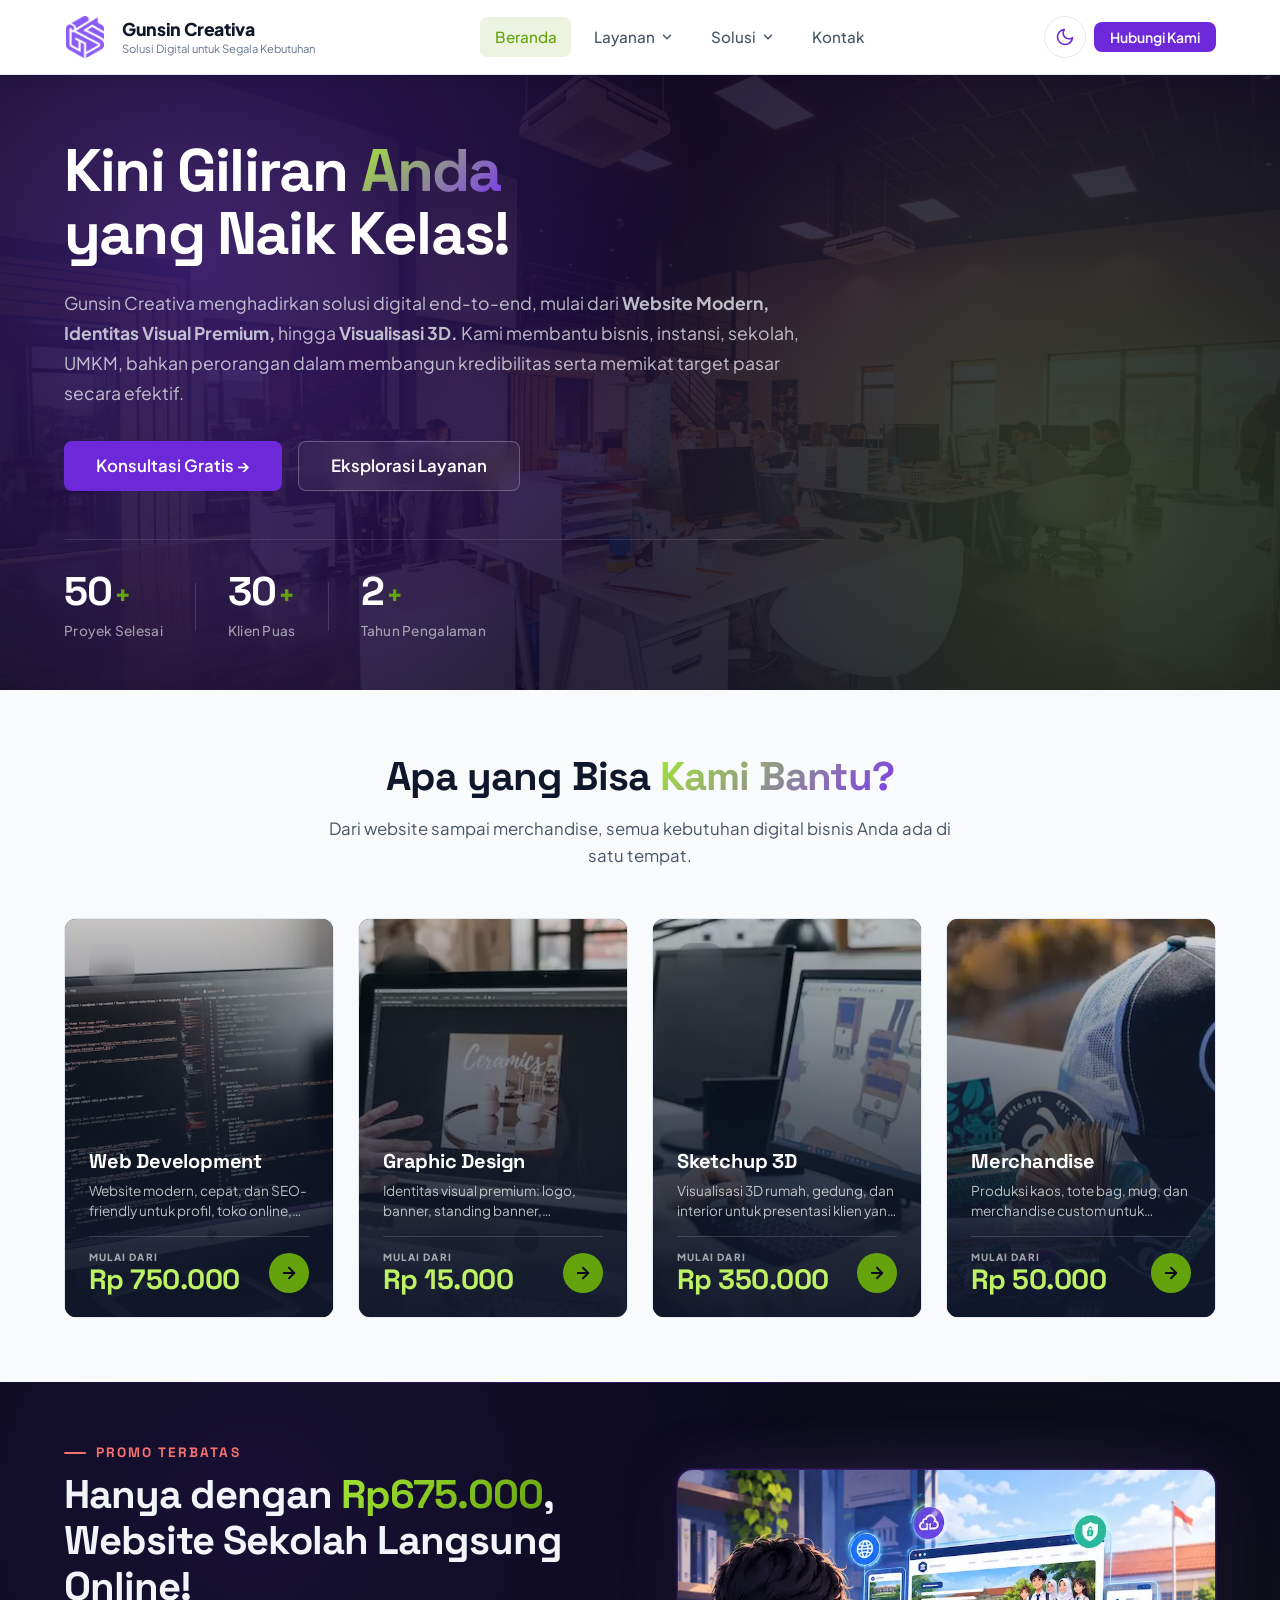
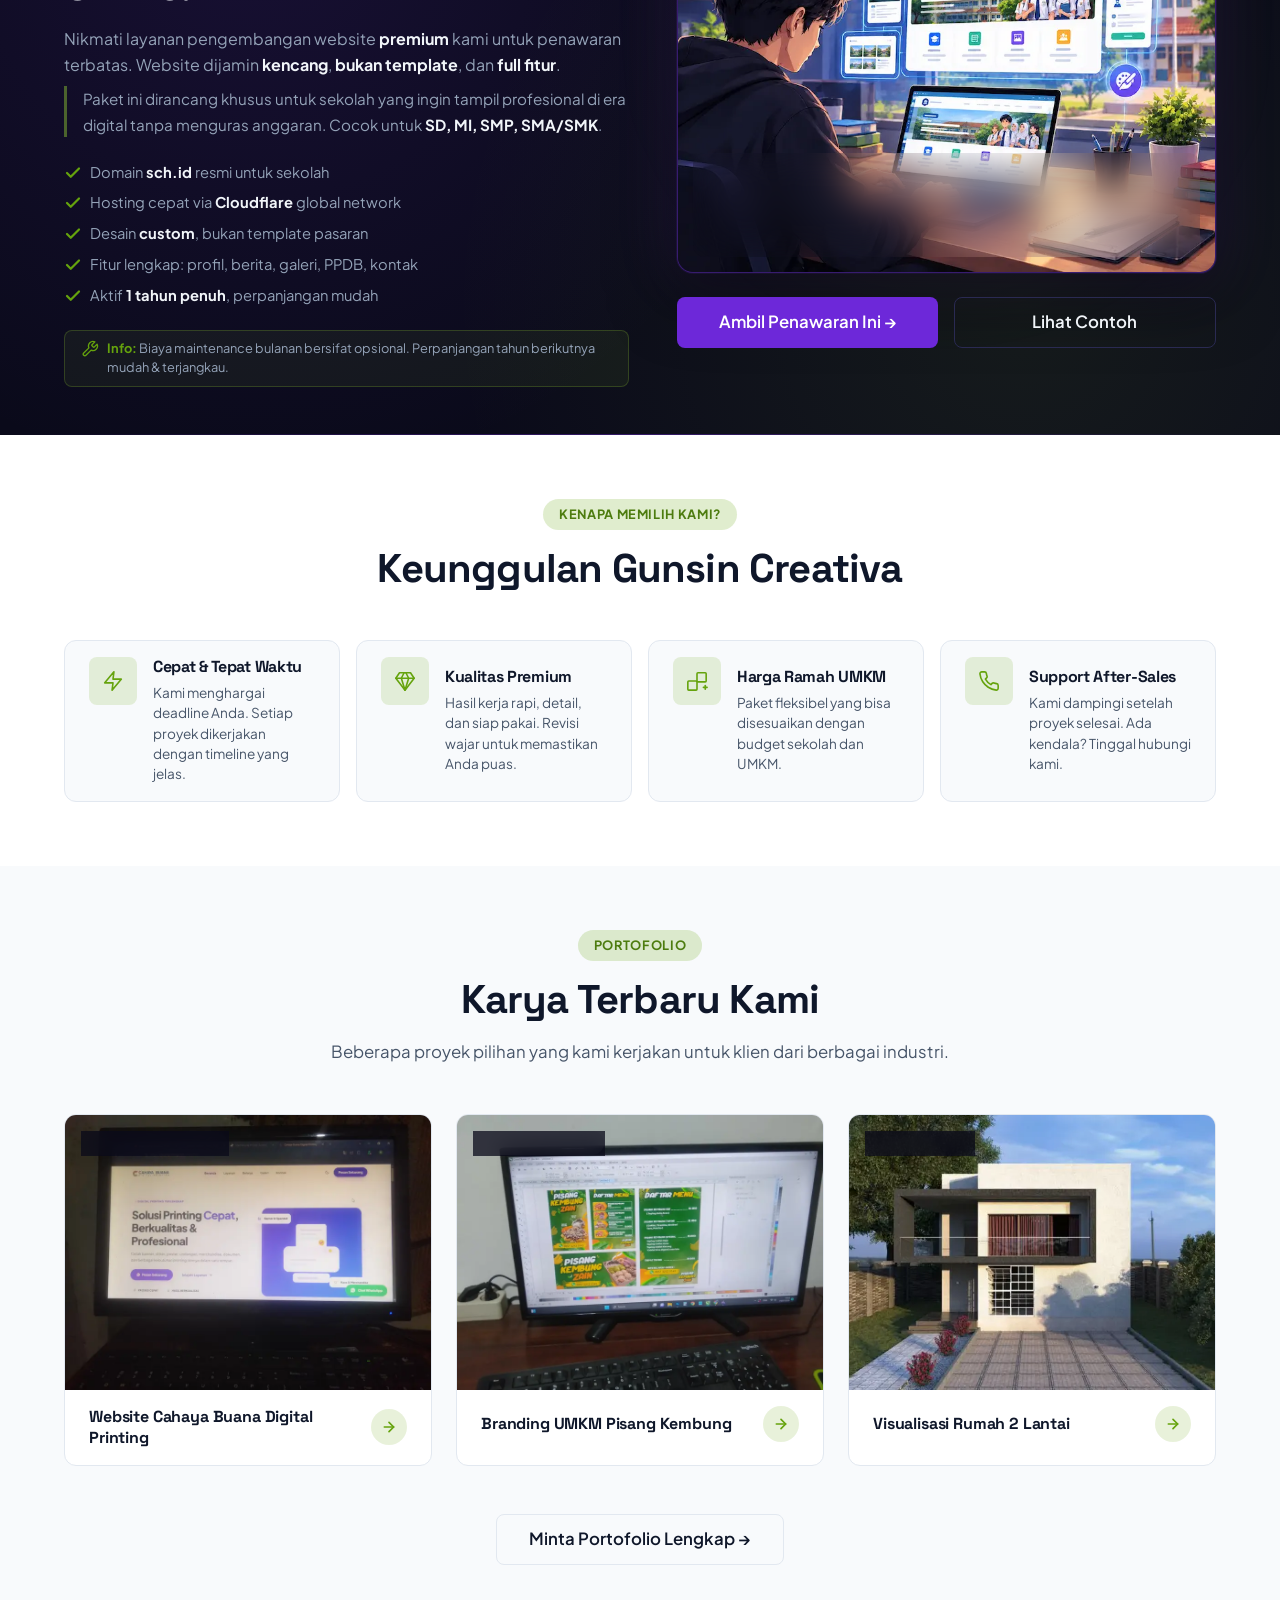
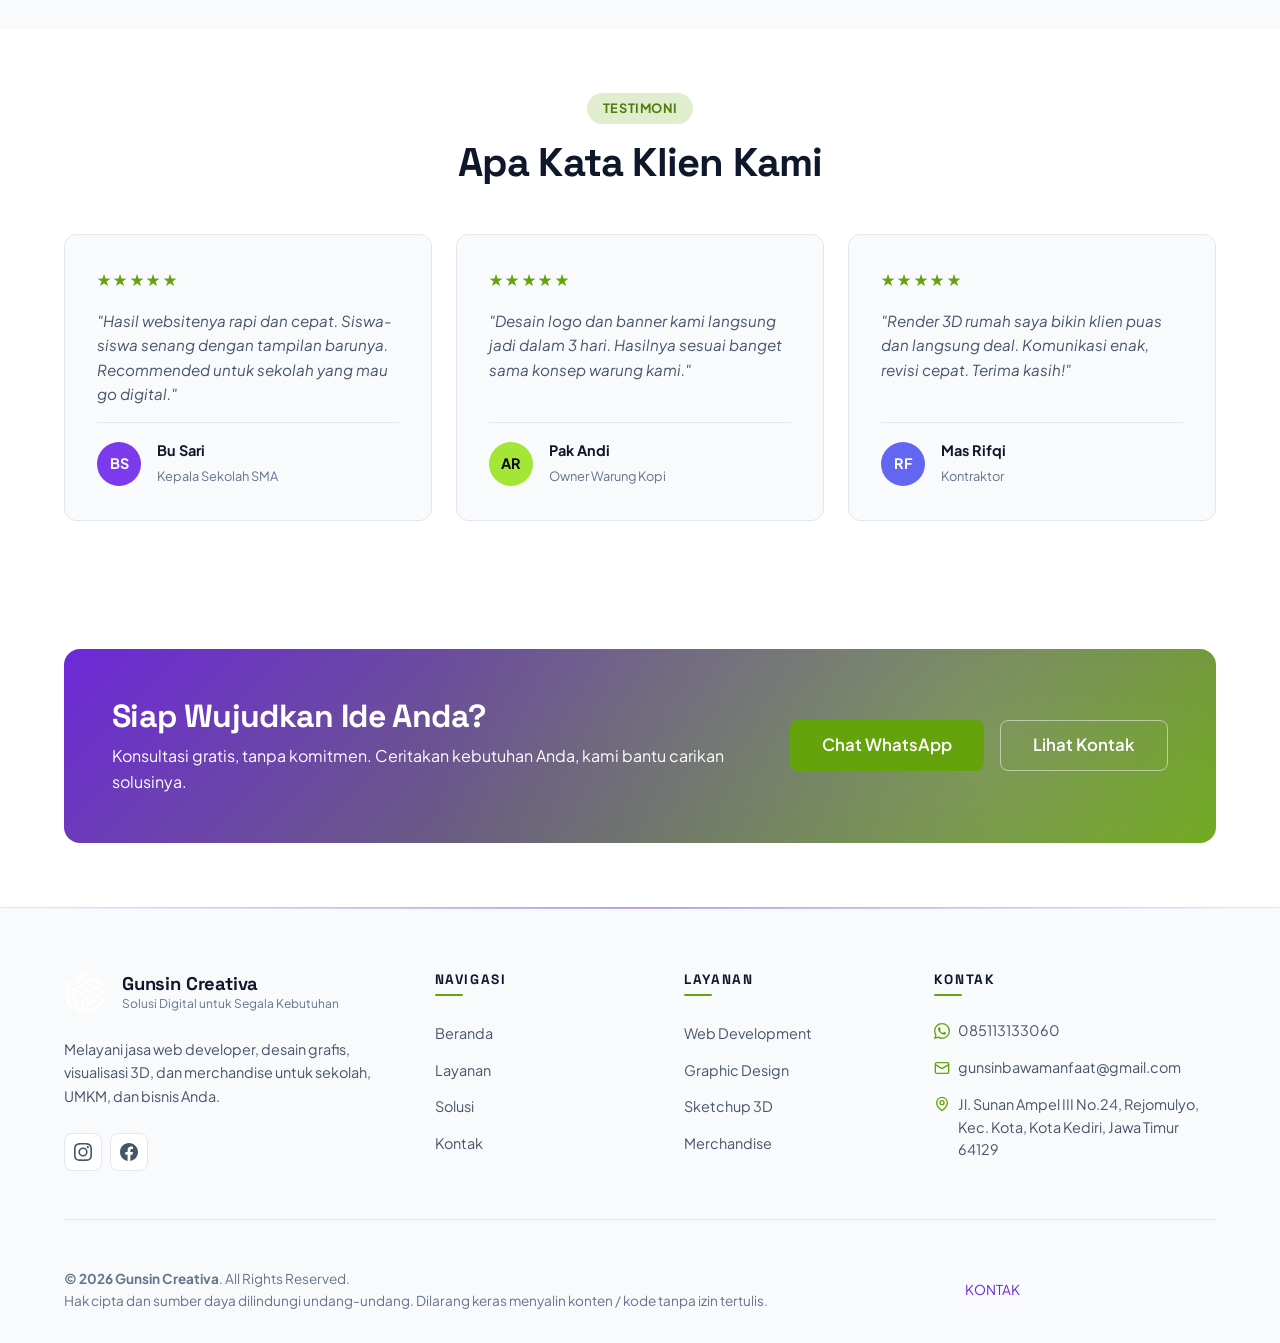
==== commit e9f4b398: "Aktifkan light mode lengkap: toggle di header, hybrid approach untuk hero/promo, anti-flash" ====
--- a/index.html
+++ b/index.html
@@ -110,6 +110,20 @@
     <link rel="preconnect" href="https://fonts.gstatic.com" crossorigin>
     <link href="https://fonts.googleapis.com/css2?family=Plus+Jakarta+Sans:wght@400;500;600;700;800&family=Space+Grotesk:wght@500;600;700&family=JetBrains+Mono:wght@400;500&display=swap" rel="stylesheet">
 
+    <!-- Anti-flash theme (harus sebelum CSS) -->
+    <script>
+        (function() {
+            try {
+                const saved = localStorage.getItem('gunsin-theme');
+                const systemDark = window.matchMedia('(prefers-color-scheme: dark)').matches;
+                const theme = saved || (systemDark ? 'dark' : 'light');
+                document.documentElement.setAttribute('data-theme', theme);
+            } catch (e) {
+                document.documentElement.setAttribute('data-theme', 'dark');
+            }
+        })();
+    </script>
+
     <link rel="stylesheet" href="assets/css/reset.css">
     <link rel="stylesheet" href="assets/css/variables.css">
     <link rel="stylesheet" href="assets/css/components.css">
@@ -449,6 +463,7 @@
     <script src="data/site-config.js"></script>
     <script src="components/header.js" defer></script>
     <script src="components/footer.js" defer></script>
+    <script src="assets/js/theme.js"></script>
     <script src="assets/js/main.js" defer></script>
 </body>
 </html>
--- a/assets/css/variables.css
+++ b/assets/css/variables.css
@@ -1,95 +1,80 @@
 /* ============================================================
    VARIABEL WARNA & TEMA
-   ============================================================
-   Palet diambil dari brand Gunsin Creativa:
-   - Ungu-biru dominan (katalog WhatsApp)
-   - Aksen hijau neon (highlight)
    ============================================================ */
 
 /* ---------- TEMA GELAP (default) ---------- */
 :root,
 [data-theme="dark"] {
-    /* Background */
-    --bg-primary:    #0a0a1a;   /* Hitam kebiruan - body */
-    --bg-secondary:  #14142b;   /* Section alt */
-    --bg-elevated:   #1e1e3f;   /* Kartu, modal, dropdown */
+    --bg-primary:    #0a0a1a;
+    --bg-secondary:  #14142b;
+    --bg-elevated:   #1e1e3f;
     --bg-hover:      #2a2a52;
 
-    /* Aksen Brand */
-    --accent-primary:   #7c3aed;  /* Ungu utama */
-    --accent-primary-h: #8b5cf6;  /* Ungu hover */
-    --accent-secondary: #a3e635;  /* Hijau neon */
+    --accent-primary:   #7c3aed;
+    --accent-primary-h: #8b5cf6;
+    --accent-secondary: #a3e635;
     --accent-secondary-h: #bef264;
 
-    /* Teks */
     --text-primary:   #f1f5f9;
     --text-secondary: #94a3b8;
     --text-muted:     #64748b;
     --text-inverse:   #0a0a1a;
 
-    /* Border & Divider */
     --border-color:   #2a2a52;
     --border-subtle:  #1e1e3f;
 
-    /* Status */
     --success: #22c55e;
     --warning: #f59e0b;
     --danger:  #ef4444;
 
-    /* Shadow */
     --shadow-sm: 0 1px 2px rgba(0,0,0,0.3);
     --shadow-md: 0 4px 12px rgba(0,0,0,0.4);
     --shadow-lg: 0 10px 30px rgba(0,0,0,0.5);
     --shadow-glow: 0 0 30px rgba(124,58,237,0.4);
 
-    /* Gradient */
     --gradient-brand: linear-gradient(135deg, #7c3aed 0%, #a3e635 100%);
     --gradient-bg:    linear-gradient(180deg, #0a0a1a 0%, #14142b 100%);
+
+    color-scheme: dark;
 }
 
 /* ---------- TEMA TERANG ---------- */
 [data-theme="light"] {
-    /* Background */
     --bg-primary:    #ffffff;
     --bg-secondary:  #f8fafc;
     --bg-elevated:   #ffffff;
     --bg-hover:      #f1f5f9;
 
-    /* Aksen Brand */
     --accent-primary:   #6d28d9;
     --accent-primary-h: #7c3aed;
     --accent-secondary: #65a30d;
     --accent-secondary-h: #84cc16;
 
-    /* Teks */
     --text-primary:   #0f172a;
     --text-secondary: #475569;
-    --text-muted:     #94a3b8;
+    --text-muted:     #64748b;
     --text-inverse:   #ffffff;
 
-    /* Border & Divider */
     --border-color:   #e2e8f0;
     --border-subtle:  #f1f5f9;
 
-    /* Status */
     --success: #16a34a;
     --warning: #d97706;
     --danger:  #dc2626;
 
-    /* Shadow */
     --shadow-sm: 0 1px 2px rgba(0,0,0,0.05);
     --shadow-md: 0 4px 12px rgba(0,0,0,0.08);
     --shadow-lg: 0 10px 30px rgba(0,0,0,0.12);
     --shadow-glow: 0 0 30px rgba(124,58,237,0.2);
 
-    /* Gradient */
     --gradient-brand: linear-gradient(135deg, #6d28d9 0%, #65a30d 100%);
     --gradient-bg:    linear-gradient(180deg, #ffffff 0%, #f8fafc 100%);
+
+    color-scheme: light;
 }
 
-/* ---------- VARIABEL GLOBAL (sama di semua tema) ---------- */
+/* ---------- VARIABEL GLOBAL ---------- */
 :root {
-    /* Spacing */
     --space-xs:  0.25rem;
     --space-sm:  0.5rem;
     --space-md:  1rem;
@@ -98,23 +83,19 @@
     --space-2xl: 3rem;
     --space-3xl: 4rem;
 
-    /* Border Radius */
     --radius-sm: 0.375rem;
     --radius-md: 0.5rem;
     --radius-lg: 0.75rem;
     --radius-xl: 1rem;
     --radius-full: 9999px;
 
-    /* Typography */
     --font-sans: "Plus Jakarta Sans", system-ui, -apple-system, sans-serif;
     --font-display: "Space Grotesk", "Plus Jakarta Sans", system-ui, sans-serif;
     --font-mono: "JetBrains Mono", "Fira Code", monospace;
 
-    /* Layout */
     --container-max: 1200px;
     --container-narrow: 800px;
 
-    /* Transitions */
     --transition-fast: 150ms ease;
     --transition-base: 250ms ease;
     --transition-slow: 400ms ease;
--- a/assets/css/components.css
+++ b/assets/css/components.css
@@ -880,4 +880,92 @@
     .back-to-top.visible {
         transform: none;
     }
+}
+
+/* ============================================================
+   THEME TOGGLE (Dark/Light Mode)
+   ============================================================ */
+.theme-toggle {
+    display: inline-flex;
+    align-items: center;
+    justify-content: center;
+    width: 42px;
+    height: 42px;
+    border-radius: var(--radius-full);
+    background: var(--bg-elevated);
+    border: 1px solid var(--border-color);
+    color: var(--text-primary);
+    cursor: pointer;
+    flex-shrink: 0;
+    transition: all var(--transition-fast);
+}
+
+.theme-toggle:hover {
+    background: var(--bg-hover);
+    border-color: var(--accent-primary);
+    transform: scale(1.05);
+}
+
+.theme-toggle:active {
+    transform: scale(0.95);
+}
+
+.theme-toggle svg {
+    width: 20px;
+    height: 20px;
+    flex-shrink: 0;
+}
+
+.theme-toggle .icon-sun { color: #f59e0b; }
+.theme-toggle .icon-moon { color: var(--accent-primary); }
+
+@media (max-width: 768px) {
+    .theme-toggle {
+        width: 38px;
+        height: 38px;
+    }
+    .theme-toggle svg {
+        width: 18px;
+        height: 18px;
+    }
+}
+
+/* ============================================================
+   LIGHT MODE FINE-TUNING
+   ============================================================ */
+
+/* Logo terang di light mode perlu kontras lebih */
+[data-theme="light"] .brand-name {
+    color: var(--text-primary);
+}
+
+/* Nav link hover di light mode */
+[data-theme="light"] .nav-link:hover {
+    background: var(--bg-hover);
+}
+
+/* Mega menu shadow lebih halus di light */
+[data-theme="light"] .mega-menu {
+    box-shadow:
+        0 24px 64px rgba(0, 0, 0, 0.12),
+        0 0 0 1px rgba(0, 0, 0, 0.04) inset;
+}
+
+/* Footer shadow di light mode */
+[data-theme="light"] .site-footer::before {
+    opacity: 0.4;
+}
+
+/* Back to top di light mode */
+[data-theme="light"] .back-to-top {
+    box-shadow:
+        0 8px 24px rgba(124, 58, 237, 0.3),
+        0 0 0 1px rgba(255, 255, 255, 0.2) inset;
+}
+
+/* Mobile nav di light mode */
+@media (max-width: 768px) {
+    [data-theme="light"] .main-nav {
+        box-shadow: 0 12px 32px rgba(0, 0, 0, 0.1);
+    }
 }
--- a/assets/css/pages.css
+++ b/assets/css/pages.css
@@ -3887,4 +3887,201 @@
     .map-wrap iframe {
         aspect-ratio: 4 / 3;
     }
+}
+
+/* ============================================================
+   HYBRID THEME — Sections yang SELALU GELAP
+   ============================================================
+   Section berikut tidak ikut berubah saat light mode karena
+   menggunakan image/gradient gelap sebagai background:
+   - Hero (index)
+   - EduStarz
+   - Artist Promo
+   - Page Hero (halaman layanan)
+   ============================================================ */
+
+.hero,
+.edustarz,
+.artist-promo,
+.page-hero {
+    /* Force dark variables secara lokal */
+    --bg-primary:    #0a0a1a;
+    --bg-secondary:  #14142b;
+    --bg-elevated:   #1e1e3f;
+    --bg-hover:      #2a2a52;
+    --text-primary:   #f1f5f9;
+    --text-secondary: #94a3b8;
+    --text-muted:     #64748b;
+    --text-inverse:   #0a0a1a;
+    --border-color:   #2a2a52;
+    --border-subtle:  #1e1e3f;
+
+    color-scheme: dark;
+}
+
+/* Force text color pada konten utama */
+.hero .hero-title,
+.page-hero .page-hero-title {
+    color: #ffffff;
+}
+
+.hero .hero-subtitle,
+.page-hero .page-hero-subtitle {
+    color: rgba(241, 245, 249, 0.75);
+}
+
+/* Hero stats */
+.hero .hero-stat strong {
+    color: #ffffff;
+}
+
+.hero .hero-stat span.stat-label {
+    color: rgba(241, 245, 249, 0.6);
+}
+
+/* Breadcrumb di page-hero */
+.page-hero .breadcrumb,
+.page-hero .breadcrumb a {
+    color: rgba(241, 245, 249, 0.7);
+}
+
+.page-hero .breadcrumb a:hover {
+    color: var(--accent-secondary);
+}
+
+/* Edustarz eyebrow */
+.edustarz .edustarz-eyebrow {
+    color: #f87171;
+}
+
+/* Edustarz title */
+.edustarz .edustarz-title {
+    color: #f1f5f9;
+}
+
+/* Artist promo — text color */
+.artist-promo .edustarz-title {
+    color: #f1f5f9;
+}
+
+/* CTA Box — gradient tetap, tapi text selalu putih */
+.cta-box .cta-content h2,
+.cta-box .cta-content p {
+    color: #ffffff;
+}
+
+/* ============================================================
+   LIGHT MODE — Section yang ikut tema
+   ============================================================ */
+
+/* Services card di light mode: biar tetap ada kontras */
+[data-theme="light"] .service-card::before {
+    background: linear-gradient(
+        180deg,
+        rgba(15, 23, 42, 0.15) 0%,
+        rgba(15, 23, 42, 0.55) 40%,
+        rgba(15, 23, 42, 0.9) 80%,
+        rgba(15, 23, 42, 0.97) 100%
+    );
+}
+
+/* Feature icon di light mode */
+[data-theme="light"] .feature-icon {
+    background: color-mix(in srgb, var(--accent-secondary) 15%, transparent);
+}
+
+/* Section label di light mode */
+[data-theme="light"] .section-label {
+    background: color-mix(in srgb, var(--accent-secondary) 20%, transparent);
+    color: #4d7c0f;
+}
+
+/* Pricing card di light mode */
+[data-theme="light"] .pricing-card {
+    background: var(--bg-elevated);
+    box-shadow: 0 1px 3px rgba(0, 0, 0, 0.04);
+}
+
+[data-theme="light"] .pricing-card:hover {
+    box-shadow: 0 10px 30px rgba(0, 0, 0, 0.08);
+}
+
+[data-theme="light"] .pricing-featured {
+    box-shadow:
+        0 0 0 1px var(--accent-primary),
+        0 10px 30px rgba(124, 58, 237, 0.15);
+}
+
+/* FAQ di light mode */
+[data-theme="light"] .faq-item summary::after {
+    color: var(--text-primary);
+}
+
+/* Form inputs di light mode */
+[data-theme="light"] .form-group input,
+[data-theme="light"] .form-group select,
+[data-theme="light"] .form-group textarea {
+    background: var(--bg-primary);
+    border-color: var(--border-color);
+}
+
+/* Tech badges di light mode */
+[data-theme="light"] .tech-badge {
+    background: var(--bg-elevated);
+    box-shadow: 0 2px 6px rgba(0, 0, 0, 0.04);
+}
+
+/* Web type card di light mode */
+[data-theme="light"] .web-type-card {
+    background:
+        linear-gradient(135deg,
+            color-mix(in srgb, var(--bg-elevated) 98%, var(--accent-primary)) 0%,
+            var(--bg-elevated) 100%);
+    box-shadow: 0 2px 8px rgba(0, 0, 0, 0.04);
+}
+
+/* Process step di light mode */
+[data-theme="light"] .process-step {
+    background: var(--bg-elevated);
+}
+
+/* Timeline dashed — warna lebih tua di light mode */
+[data-theme="light"] .process-step:not(:last-child)::after {
+    opacity: 0.8;
+}
+
+/* Gallery item di light mode */
+[data-theme="light"] .gallery-item {
+    box-shadow: 0 2px 8px rgba(0, 0, 0, 0.04);
+}
+
+/* Contact card di light mode */
+[data-theme="light"] .contact-card {
+    background: var(--bg-elevated);
+    box-shadow: 0 1px 3px rgba(0, 0, 0, 0.04);
+}
+
+/* Contact form di light mode */
+[data-theme="light"] .contact-form-card {
+    box-shadow: 0 10px 30px rgba(0, 0, 0, 0.06);
+}
+
+/* Hero badge — di light mode tetap hijau accent, tapi di hero gelap */
+.hero .hero-badge {
+    background: rgba(163, 230, 53, 0.12);
+    color: #a3e635;
+    border-color: rgba(163, 230, 53, 0.3);
+}
+
+/* Hero CTA outline */
+.hero .btn-outline {
+    border-color: rgba(255, 255, 255, 0.25);
+    color: #ffffff;
+    background: rgba(255, 255, 255, 0.05);
+}
+
+.hero .btn-outline:hover {
+    background: rgba(255, 255, 255, 0.15);
+    border-color: rgba(255, 255, 255, 0.5);
+    color: #ffffff;
 }
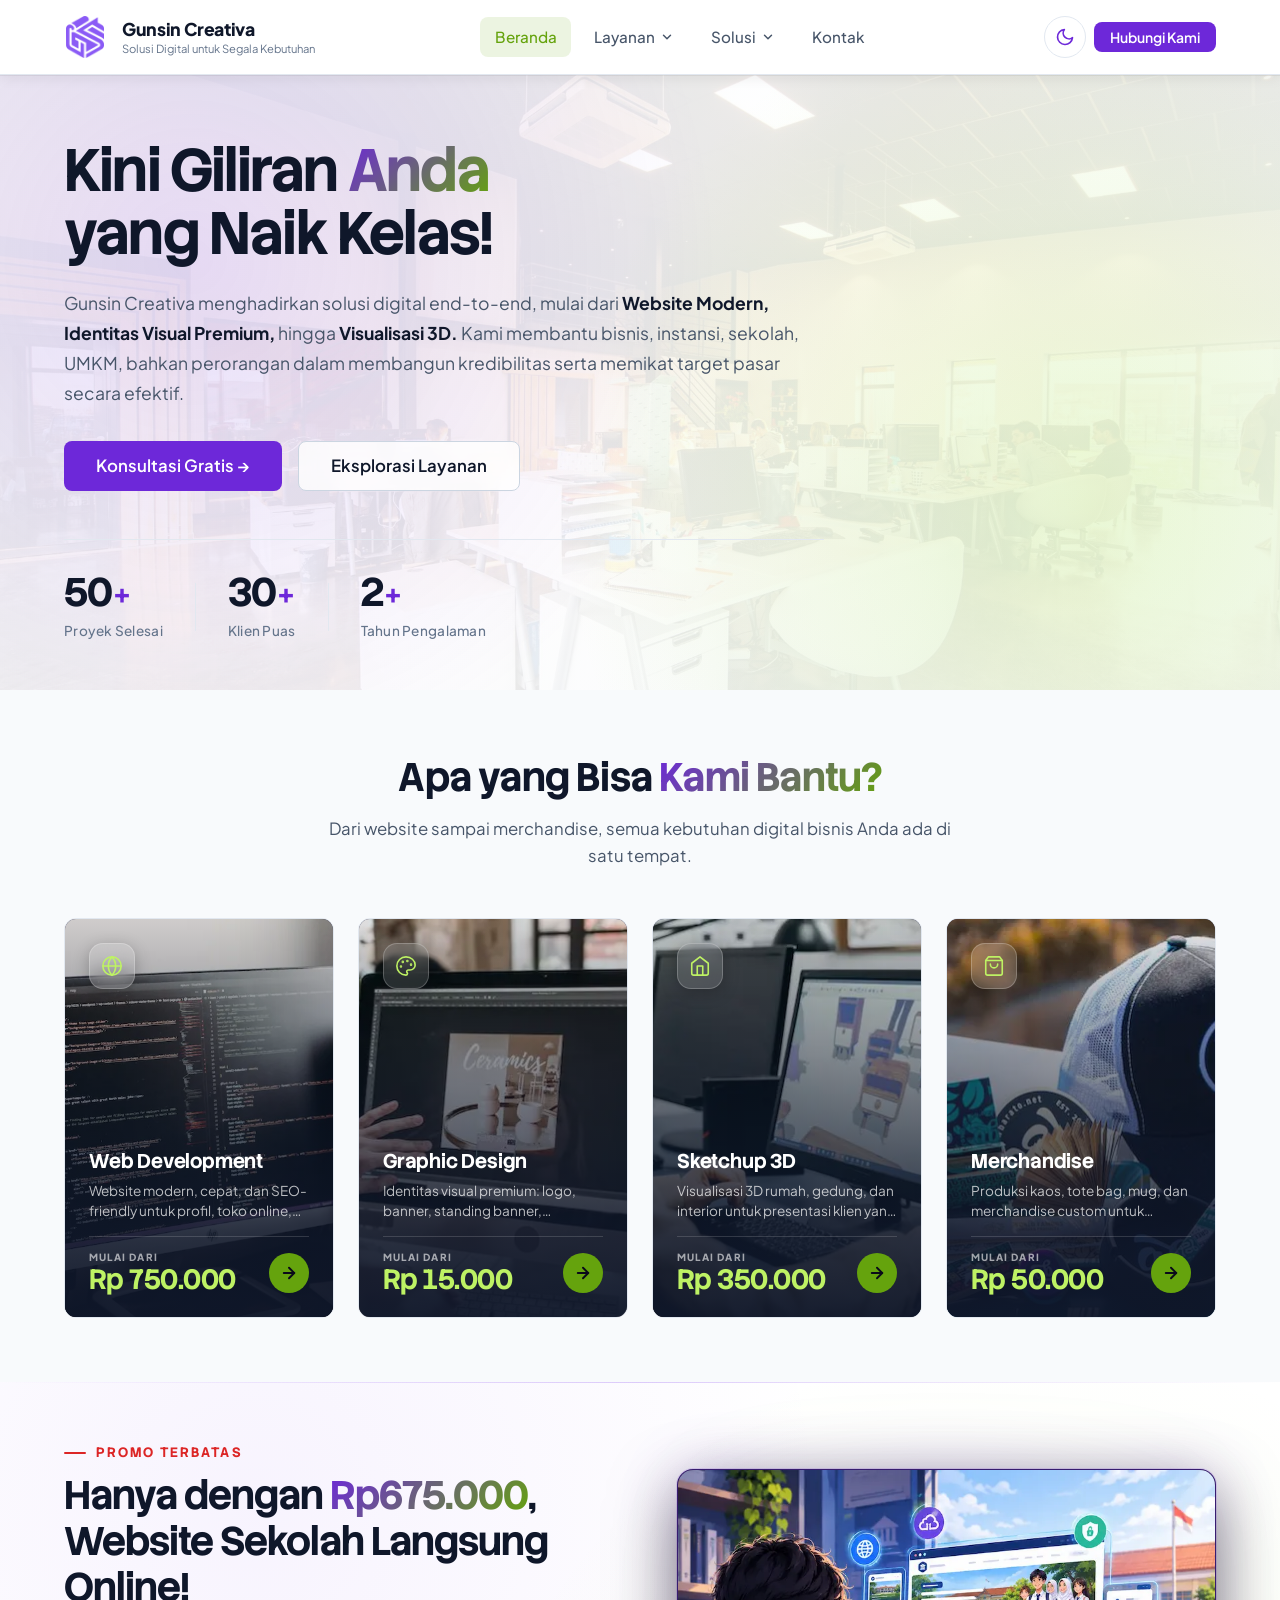
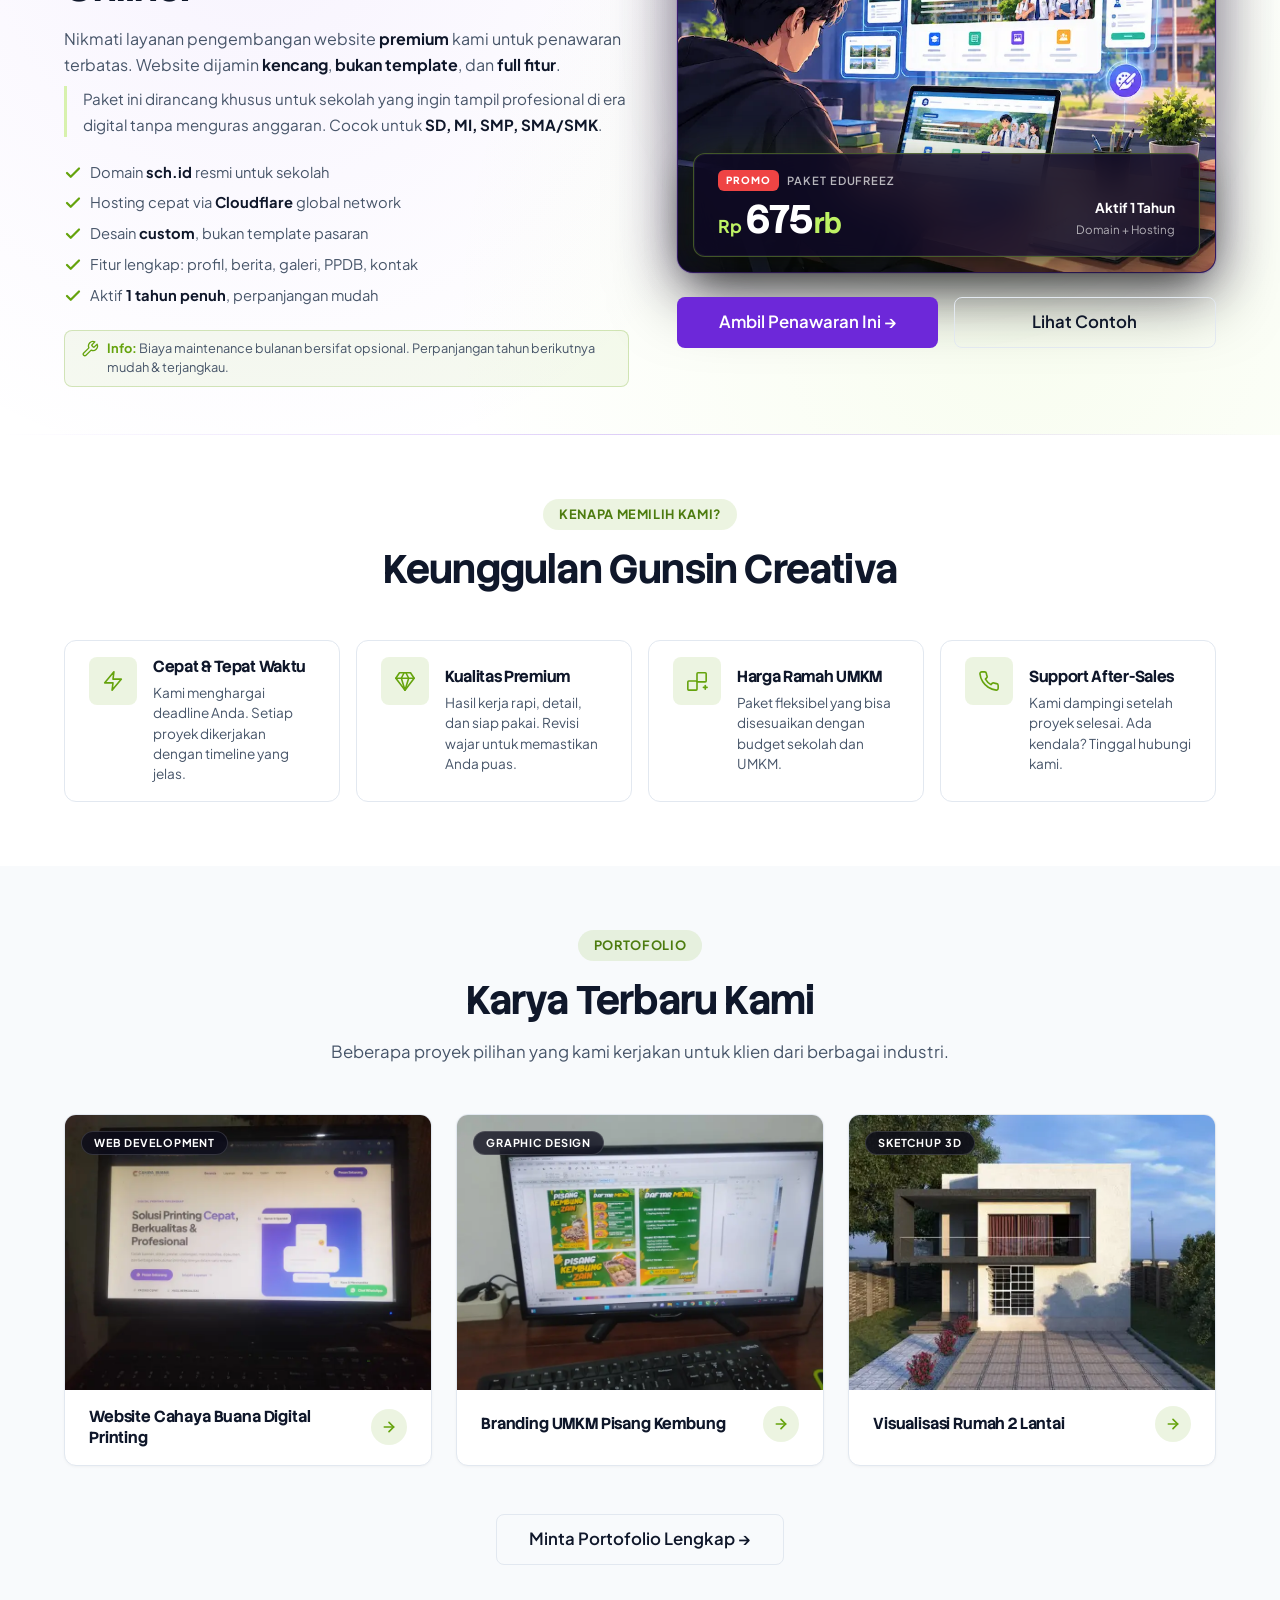
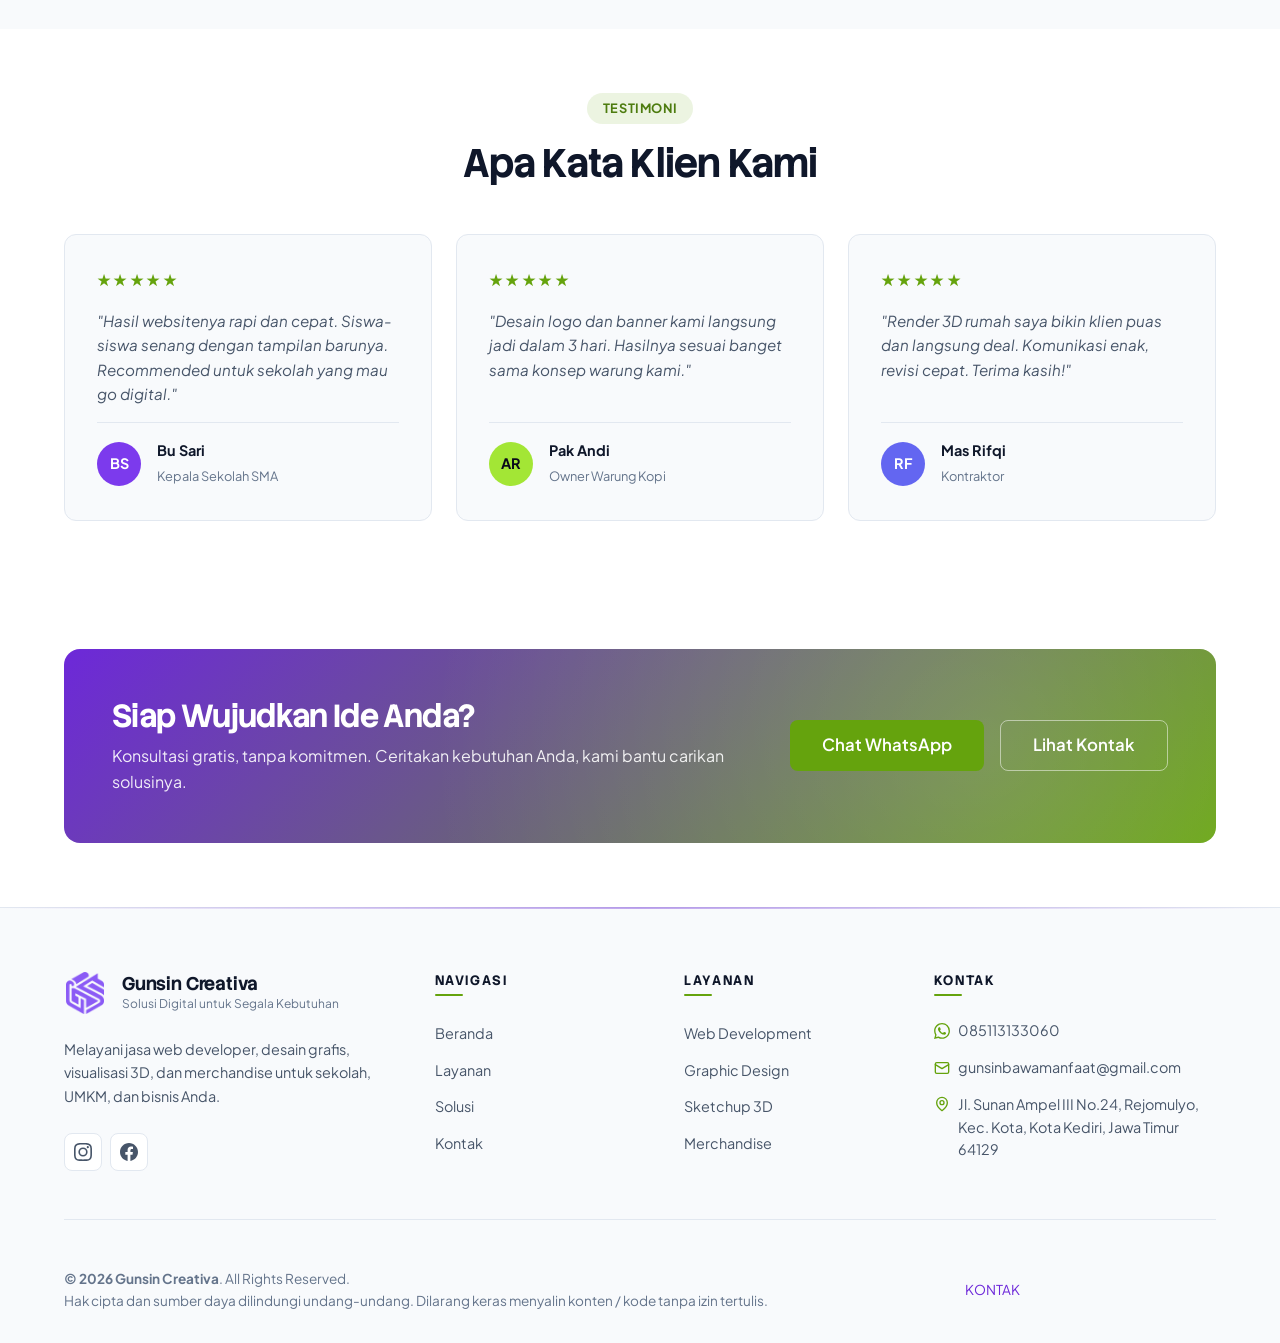
==== commit 43ec6a9c: "Ganti Font Stack Sans" ====
--- a/index.html
+++ b/index.html
@@ -108,7 +108,7 @@
     <!-- Google Fonts -->
     <link rel="preconnect" href="https://fonts.googleapis.com">
     <link rel="preconnect" href="https://fonts.gstatic.com" crossorigin>
-    <link href="https://fonts.googleapis.com/css2?family=Plus+Jakarta+Sans:wght@400;500;600;700;800&family=Space+Grotesk:wght@500;600;700&family=JetBrains+Mono:wght@400;500&display=swap" rel="stylesheet">
+    <link href="https://fonts.googleapis.com/css2?family=Plus+Jakarta+Sans:wght@400;500;600;700;800&family=Stack+Sans+Headline:wght@400;500;600;700;800&display=swap" rel="stylesheet">
 
     <!-- Anti-flash theme (harus sebelum CSS) -->
     <script>
--- a/assets/css/variables.css
+++ b/assets/css/variables.css
@@ -89,9 +89,10 @@
     --radius-xl: 1rem;
     --radius-full: 9999px;
 
+/* TYPOGRAPHY */
     --font-sans: "Plus Jakarta Sans", system-ui, -apple-system, sans-serif;
-    --font-display: "Space Grotesk", "Plus Jakarta Sans", system-ui, sans-serif;
-    --font-mono: "JetBrains Mono", "Fira Code", monospace;
+    --font-display: "Stack Sans Headline", system-ui, -apple-system, sans-serif;
+    --font-mono: ui-monospace, SFMono-Regular, Menlo, Monaco, Consolas, "Liberation Mono", "Courier New", monospace;
 
     --container-max: 1200px;
     --container-narrow: 800px;
--- a/assets/css/components.css
+++ b/assets/css/components.css
@@ -968,4 +968,24 @@
     [data-theme="light"] .main-nav {
         box-shadow: 0 12px 32px rgba(0, 0, 0, 0.1);
     }
+}
+
+/* ============================================================
+   FOOTER LOGO — SWAP SESUAI TEMA
+   ============================================================ */
+
+/* Light mode: pakai logo versi gelap */
+[data-theme="light"] .footer-brand-logo .logo-light { display: block; }
+[data-theme="light"] .footer-brand-logo .logo-dark  { display: none; }
+
+/* Dark mode: pakai logo versi terang */
+[data-theme="dark"] .footer-brand-logo .logo-light { display: none; }
+[data-theme="dark"] .footer-brand-logo .logo-dark  { display: block; }
+
+/* Pastikan ukuran konsisten */
+.footer-brand-logo img {
+    width: 42px;
+    height: 42px;
+    object-fit: contain;
+    flex-shrink: 0;
 }
--- a/assets/css/pages.css
+++ b/assets/css/pages.css
@@ -2420,7 +2420,6 @@
     .pricing-tabs-sticky {
         top: 76px;                      /* ⭐ dari 60px → 76px */
     }
-}
 
     .pricing-tab {
         padding: 0.45rem 0.7rem;
@@ -3890,87 +3889,6 @@
 }
 
 /* ============================================================
-   HYBRID THEME — Sections yang SELALU GELAP
-   ============================================================
-   Section berikut tidak ikut berubah saat light mode karena
-   menggunakan image/gradient gelap sebagai background:
-   - Hero (index)
-   - EduStarz
-   - Artist Promo
-   - Page Hero (halaman layanan)
-   ============================================================ */
-
-.hero,
-.edustarz,
-.artist-promo,
-.page-hero {
-    /* Force dark variables secara lokal */
-    --bg-primary:    #0a0a1a;
-    --bg-secondary:  #14142b;
-    --bg-elevated:   #1e1e3f;
-    --bg-hover:      #2a2a52;
-    --text-primary:   #f1f5f9;
-    --text-secondary: #94a3b8;
-    --text-muted:     #64748b;
-    --text-inverse:   #0a0a1a;
-    --border-color:   #2a2a52;
-    --border-subtle:  #1e1e3f;
-
-    color-scheme: dark;
-}
-
-/* Force text color pada konten utama */
-.hero .hero-title,
-.page-hero .page-hero-title {
-    color: #ffffff;
-}
-
-.hero .hero-subtitle,
-.page-hero .page-hero-subtitle {
-    color: rgba(241, 245, 249, 0.75);
-}
-
-/* Hero stats */
-.hero .hero-stat strong {
-    color: #ffffff;
-}
-
-.hero .hero-stat span.stat-label {
-    color: rgba(241, 245, 249, 0.6);
-}
-
-/* Breadcrumb di page-hero */
-.page-hero .breadcrumb,
-.page-hero .breadcrumb a {
-    color: rgba(241, 245, 249, 0.7);
-}
-
-.page-hero .breadcrumb a:hover {
-    color: var(--accent-secondary);
-}
-
-/* Edustarz eyebrow */
-.edustarz .edustarz-eyebrow {
-    color: #f87171;
-}
-
-/* Edustarz title */
-.edustarz .edustarz-title {
-    color: #f1f5f9;
-}
-
-/* Artist promo — text color */
-.artist-promo .edustarz-title {
-    color: #f1f5f9;
-}
-
-/* CTA Box — gradient tetap, tapi text selalu putih */
-.cta-box .cta-content h2,
-.cta-box .cta-content p {
-    color: #ffffff;
-}
-
-/* ============================================================
    LIGHT MODE — Section yang ikut tema
    ============================================================ */
 
@@ -4084,4 +4002,932 @@
     background: rgba(255, 255, 255, 0.15);
     border-color: rgba(255, 255, 255, 0.5);
     color: #ffffff;
+}
+
+/* ============================================================
+   LIGHT MODE — FULL OVERRIDE (Semua Section Terang)
+   ============================================================ */
+
+/* ============================================================
+   1. HERO (beranda)
+   ============================================================ */
+[data-theme="light"] .hero {
+    background: #f8fafc;
+}
+
+/* Overlay putih transparan di atas image */
+[data-theme="light"] .hero-bg {
+    background-image:
+        linear-gradient(135deg,
+            rgba(248, 250, 252, 0.94) 0%,
+            rgba(241, 245, 249, 0.9) 50%,
+            rgba(248, 250, 252, 0.95) 100%),
+        url('../img/hero-bg.webp');
+}
+
+[data-theme="light"] .hero-bg::after {
+    background-image:
+        radial-gradient(circle at 15% 30%, rgba(124, 58, 237, 0.15) 0%, transparent 45%),
+        radial-gradient(circle at 85% 70%, rgba(163, 230, 53, 0.12) 0%, transparent 45%);
+}
+
+[data-theme="light"] .hero-title {
+    color: #0f172a;
+}
+
+[data-theme="light"] .hero-title .text-accent {
+    background: linear-gradient(135deg, #6d28d9 0%, #65a30d 100%);
+    -webkit-background-clip: text;
+    background-clip: text;
+    -webkit-text-fill-color: transparent;
+}
+
+[data-theme="light"] .hero-subtitle {
+    color: #475569;
+}
+
+[data-theme="light"] .hero-subtitle strong {
+    color: #0f172a;
+    font-weight: 700;
+}
+
+[data-theme="light"] .hero-badge {
+    background: rgba(124, 58, 237, 0.08);
+    color: #6d28d9;
+    border-color: rgba(124, 58, 237, 0.25);
+}
+
+[data-theme="light"] .hero-badge .badge-dot {
+    background: #6d28d9;
+    box-shadow: 0 0 0 0 rgba(109, 40, 217, 0.6);
+}
+
+[data-theme="light"] .hero-cta .btn-outline {
+    border-color: #cbd5e1;
+    color: #0f172a;
+    background: rgba(255, 255, 255, 0.8);
+}
+
+[data-theme="light"] .hero-cta .btn-outline:hover {
+    background: #f1f5f9;
+    border-color: #6d28d9;
+    color: #6d28d9;
+}
+
+[data-theme="light"] .hero-stats {
+    border-top-color: #e2e8f0;
+}
+
+[data-theme="light"] .hero-stat strong {
+    color: #0f172a;
+}
+
+[data-theme="light"] .hero-stat strong span {
+    color: #6d28d9;
+}
+
+[data-theme="light"] .hero-stat span.stat-label {
+    color: #64748b;
+}
+
+[data-theme="light"] .hero-stat-divider {
+    background: #e2e8f0;
+}
+
+/* ============================================================
+   2. PAGE HERO (halaman layanan)
+   ============================================================ */
+[data-theme="light"] .page-hero {
+    background: linear-gradient(180deg, #f8fafc 0%, #ffffff 100%);
+}
+
+[data-theme="light"] .page-hero::before {
+    background: #7c3aed;
+    opacity: 0.08;
+}
+
+[data-theme="light"] .breadcrumb,
+[data-theme="light"] .breadcrumb a {
+    color: #64748b;
+}
+
+[data-theme="light"] .breadcrumb a:hover {
+    color: #6d28d9;
+}
+
+[data-theme="light"] .page-hero-title {
+    color: #0f172a;
+}
+
+[data-theme="light"] .page-hero-title .text-accent {
+    background: linear-gradient(135deg, #6d28d9 0%, #65a30d 100%);
+    -webkit-background-clip: text;
+    background-clip: text;
+    -webkit-text-fill-color: transparent;
+}
+
+[data-theme="light"] .page-hero-subtitle {
+    color: #475569;
+}
+
+[data-theme="light"] .page-hero-features {
+    background: #ffffff;
+    border-color: #e2e8f0;
+    box-shadow: 0 1px 3px rgba(0, 0, 0, 0.04);
+}
+
+[data-theme="light"] .ph-feature {
+    color: #475569;
+}
+
+[data-theme="light"] .ph-feature svg {
+    color: #65a30d;
+}
+
+/* ============================================================
+   3. EDUSTARZ — Background terang, teks gelap
+   ============================================================ */
+[data-theme="light"] .edustarz {
+    background:
+        radial-gradient(circle at 20% 20%, rgba(124, 58, 237, 0.06) 0%, transparent 50%),
+        radial-gradient(circle at 80% 80%, rgba(163, 230, 53, 0.08) 0%, transparent 50%),
+        #ffffff;
+}
+
+[data-theme="light"] .edustarz::before,
+[data-theme="light"] .edustarz::after {
+    background: linear-gradient(90deg, transparent 0%, #7c3aed 50%, transparent 100%);
+    opacity: 0.25;
+}
+
+[data-theme="light"] .edustarz-eyebrow {
+    color: #dc2626;
+}
+
+[data-theme="light"] .edustarz-eyebrow::before {
+    background: #dc2626;
+}
+
+[data-theme="light"] .edustarz-title {
+    color: #0f172a;
+}
+
+[data-theme="light"] .edustarz-title .edustarz-price-highlight {
+    background: linear-gradient(135deg, #6d28d9 0%, #65a30d 100%);
+    -webkit-background-clip: text;
+    background-clip: text;
+    -webkit-text-fill-color: transparent;
+}
+
+[data-theme="light"] .edustarz-desc,
+[data-theme="light"] .edustarz-desc-2 {
+    color: #475569;
+}
+
+[data-theme="light"] .edustarz-desc strong,
+[data-theme="light"] .edustarz-desc-2 strong {
+    color: #0f172a;
+}
+
+[data-theme="light"] .edustarz-features li {
+    color: #475569;
+}
+
+[data-theme="light"] .edustarz-features li strong {
+    color: #0f172a;
+}
+
+[data-theme="light"] .edustarz-features svg {
+    color: #65a30d;
+}
+
+[data-theme="light"] .edustarz-note {
+    background: rgba(101, 163, 13, 0.06);
+    border-color: rgba(101, 163, 13, 0.25);
+    color: #475569;
+}
+
+[data-theme="light"] .edustarz-note svg {
+    color: #65a30d;
+}
+
+[data-theme="light"] .edustarz-note strong {
+    color: #65a30d;
+}
+
+/* Price box floating di atas foto — tetap gelap karena foto gelap */
+/* (tidak diubah, sudah terbaca dengan baik) */
+
+/* ============================================================
+   4. ARTIST PROMO
+   ============================================================ */
+[data-theme="light"] .artist-promo {
+    background:
+        radial-gradient(circle at 15% 20%, rgba(236, 72, 153, 0.06) 0%, transparent 50%),
+        radial-gradient(circle at 85% 80%, rgba(163, 230, 53, 0.06) 0%, transparent 50%),
+        #f8fafc;
+}
+
+[data-theme="light"] .artist-promo::before,
+[data-theme="light"] .artist-promo::after {
+    background: linear-gradient(90deg, transparent 0%, #7c3aed 50%, transparent 100%);
+    opacity: 0.25;
+}
+
+[data-theme="light"] .artist-promo .edustarz-title {
+    color: #0f172a;
+}
+
+[data-theme="light"] .artist-promo .edustarz-desc {
+    color: #475569;
+}
+
+[data-theme="light"] .artist-promo .edustarz-desc strong {
+    color: #0f172a;
+}
+
+[data-theme="light"] .artist-promo .edustarz-features li {
+    color: #475569;
+}
+
+[data-theme="light"] .artist-promo .edustarz-features li strong {
+    color: #0f172a;
+}
+
+[data-theme="light"] .artist-promo .edustarz-features svg {
+    color: #65a30d;
+}
+
+[data-theme="light"] .artist-price-highlight {
+    background: linear-gradient(135deg, rgba(236, 72, 153, 0.08) 0%, rgba(101, 163, 13, 0.08) 100%);
+    border-color: rgba(101, 163, 13, 0.4);
+}
+
+[data-theme="light"] .artist-price-value {
+    color: #0f172a;
+}
+
+[data-theme="light"] .artist-price-currency,
+[data-theme="light"] .artist-price-ribu,
+[data-theme="light"] .artist-price-side-value {
+    color: #65a30d;
+}
+
+[data-theme="light"] .artist-price-note {
+    color: #64748b;
+}
+
+[data-theme="light"] .artist-price-sub {
+    color: #64748b;
+}
+
+[data-theme="light"] .artist-price-divider {
+    background: rgba(101, 163, 13, 0.3);
+}
+
+[data-theme="light"] .artist-tnc-link {
+    background: rgba(101, 163, 13, 0.08);
+    border-color: rgba(101, 163, 13, 0.3);
+    color: #65a30d;
+}
+
+[data-theme="light"] .artist-tnc-link:hover {
+    background: rgba(101, 163, 13, 0.15);
+    border-color: #65a30d;
+    color: #65a30d;
+}
+
+/* ============================================================
+   5. CTA BOX — Gradient brand tetap, text selalu putih
+   ============================================================ */
+/* (tidak diubah, sudah brand color) */
+
+/* ============================================================
+   6. SERVICE CARD (beranda) — overlay lebih terang
+   ============================================================ */
+[data-theme="light"] .service-card::before {
+    background: linear-gradient(
+        180deg,
+        rgba(15, 23, 42, 0.1) 0%,
+        rgba(15, 23, 42, 0.5) 40%,
+        rgba(15, 23, 42, 0.88) 80%,
+        rgba(15, 23, 42, 0.96) 100%
+    );
+}
+
+/* Service card selalu teks putih (karena di atas foto gelap) */
+/* (tidak diubah) */
+
+/* ============================================================
+   7. WHY WEBSITE section (halaman web-develop)
+   ============================================================ */
+[data-theme="light"] .why-website {
+    background: #ffffff;
+}
+
+[data-theme="light"] .why-website .edustarz-eyebrow {
+    color: #dc2626;
+}
+
+[data-theme="light"] .why-website .edustarz-eyebrow::before {
+    background: #dc2626;
+}
+
+[data-theme="light"] .why-website .edustarz-title {
+    color: #0f172a;
+}
+
+[data-theme="light"] .why-website .edustarz-features li {
+    color: #475569;
+}
+
+[data-theme="light"] .why-website .edustarz-features li strong {
+    color: #0f172a;
+}
+
+[data-theme="light"] .why-website .edustarz-features svg {
+    color: #65a30d;
+}
+
+/* ============================================================
+   8. TECH BADGES
+   ============================================================ */
+[data-theme="light"] .tech-badges {
+    background: #f8fafc;
+    border-color: #e2e8f0;
+}
+
+[data-theme="light"] .tech-badges-label {
+    color: #64748b;
+}
+
+[data-theme="light"] .tech-badge {
+    background: #ffffff;
+    border-color: #e2e8f0;
+    color: #475569;
+    box-shadow: 0 1px 3px rgba(0, 0, 0, 0.04);
+}
+
+[data-theme="light"] .tech-badge:hover {
+    border-color: #65a30d;
+    color: #0f172a;
+    background: #f8fafc;
+}
+
+[data-theme="light"] .tech-badge svg {
+    color: #65a30d;
+}
+
+/* ============================================================
+   9. WEB TYPE CARD (Jenis Website slider)
+   ============================================================ */
+[data-theme="light"] .web-type-card {
+    background:
+        linear-gradient(135deg,
+            color-mix(in srgb, #ffffff 98%, #7c3aed) 0%,
+            #ffffff 100%);
+    border-color: #e2e8f0;
+    box-shadow: 0 2px 8px rgba(0, 0, 0, 0.04);
+}
+
+[data-theme="light"] .web-type-card::before {
+    color: #6d28d9;
+    opacity: 0.12;
+}
+
+[data-theme="light"] .web-type-card:hover {
+    box-shadow:
+        0 16px 40px rgba(0, 0, 0, 0.08),
+        0 0 0 1px #6d28d9;
+}
+
+[data-theme="light"] .web-type-card h3 {
+    color: #0f172a;
+}
+
+[data-theme="light"] .web-type-card p {
+    color: #475569;
+}
+
+[data-theme="light"] .web-type-icon {
+    background: linear-gradient(135deg,
+        rgba(109, 40, 217, 0.1) 0%,
+        rgba(101, 163, 13, 0.1) 100%);
+    border-color: rgba(101, 163, 13, 0.25);
+    color: #65a30d;
+}
+
+/* ============================================================
+   10. PROCESS STEP
+   ============================================================ */
+[data-theme="light"] .process-step {
+    background: #ffffff;
+    border-color: #e2e8f0;
+}
+
+[data-theme="light"] .process-step:hover {
+    background: #f8fafc;
+    border-color: #65a30d;
+}
+
+[data-theme="light"] .process-number {
+    background: linear-gradient(135deg,
+        rgba(109, 40, 217, 0.1) 0%,
+        rgba(101, 163, 13, 0.1) 100%);
+    border-color: rgba(101, 163, 13, 0.3);
+    color: #65a30d;
+}
+
+[data-theme="light"] .process-body h3 {
+    color: #0f172a;
+}
+
+[data-theme="light"] .process-body p {
+    color: #475569;
+}
+
+/* ============================================================
+   11. SECTION LABEL
+   ============================================================ */
+[data-theme="light"] .section-label {
+    background: rgba(101, 163, 13, 0.12);
+    color: #4d7c0f;
+}
+
+/* ============================================================
+   12. FAQ
+   ============================================================ */
+[data-theme="light"] .faq-list {
+    border-top-color: #e2e8f0;
+}
+
+[data-theme="light"] .faq-item {
+    border-bottom-color: #e2e8f0;
+}
+
+[data-theme="light"] .faq-item summary {
+    color: #0f172a;
+}
+
+[data-theme="light"] .faq-item summary:hover {
+    color: #65a30d;
+}
+
+[data-theme="light"] .faq-item summary::after {
+    color: #0f172a;
+}
+
+[data-theme="light"] .faq-item[open] summary {
+    color: #65a30d;
+}
+
+[data-theme="light"] .faq-item[open] summary::after {
+    color: #65a30d;
+}
+
+[data-theme="light"] .faq-item p {
+    color: #475569;
+}
+
+/* ============================================================
+   13. CONTACT PAGE
+   ============================================================ */
+[data-theme="light"] .contact-card {
+    background: #ffffff;
+    box-shadow: 0 1px 3px rgba(0, 0, 0, 0.04);
+}
+
+[data-theme="light"] .contact-card:hover {
+    border-color: #6d28d9;
+}
+
+[data-theme="light"] .contact-form-card {
+    box-shadow: 0 10px 30px rgba(0, 0, 0, 0.06);
+}
+
+/* ============================================================
+   14. PORTFOLIO
+   ============================================================ */
+[data-theme="light"] .portfolio {
+    background: #f8fafc;
+}
+
+[data-theme="light"] .portfolio-item {
+    box-shadow: 0 1px 3px rgba(0, 0, 0, 0.04);
+}
+
+[data-theme="light"] .portfolio-item:hover {
+    box-shadow:
+        0 12px 32px rgba(0, 0, 0, 0.08),
+        0 0 0 1px #6d28d9;
+}
+
+[data-theme="light"] .portfolio-title {
+    color: #0f172a;
+}
+
+[data-theme="light"] .portfolio-arrow {
+    background: rgba(101, 163, 13, 0.12);
+    color: #65a30d;
+}
+
+/* ============================================================
+   15. TESTIMONIALS
+   ============================================================ */
+[data-theme="light"] .testimonial-card {
+    background: #f8fafc;
+}
+
+[data-theme="light"] .testimonial-card blockquote {
+    color: #475569;
+}
+
+[data-theme="light"] .testimonial-card strong {
+    color: #0f172a;
+}
+
+[data-theme="light"] .testimonial-card small {
+    color: #64748b;
+}
+
+[data-theme="light"] .testimonial-card figcaption {
+    border-top-color: #e2e8f0;
+}
+
+/* ============================================================
+   16. FEATURE CARD (Why Us)
+   ============================================================ */
+[data-theme="light"] .feature-card {
+    background: #ffffff;
+    border-color: #e2e8f0;
+}
+
+[data-theme="light"] .feature-card:hover {
+    background: #f8fafc;
+    border-color: #65a30d;
+}
+
+[data-theme="light"] .feature-card h3 {
+    color: #0f172a;
+}
+
+[data-theme="light"] .feature-card p {
+    color: #475569;
+}
+
+[data-theme="light"] .feature-icon {
+    background: rgba(101, 163, 13, 0.12);
+    color: #65a30d;
+}
+
+/* ============================================================
+   17. PRICING CARD
+   ============================================================ */
+[data-theme="light"] .pricing-card {
+    background: #ffffff;
+    box-shadow: 0 1px 3px rgba(0, 0, 0, 0.04);
+}
+
+[data-theme="light"] .pricing-card:hover {
+    box-shadow: 0 10px 30px rgba(0, 0, 0, 0.08);
+}
+
+[data-theme="light"] .pricing-featured {
+    box-shadow:
+        0 0 0 1px #6d28d9,
+        0 10px 30px rgba(109, 40, 217, 0.12);
+}
+
+[data-theme="light"] .pricing-name {
+    color: #0f172a;
+}
+
+[data-theme="light"] .pricing-desc {
+    color: #64748b;
+}
+
+[data-theme="light"] .pricing-features li {
+    color: #475569;
+}
+
+[data-theme="light"] .pricing-duration {
+    background: rgba(101, 163, 13, 0.08);
+    border-color: rgba(101, 163, 13, 0.25);
+    color: #475569;
+}
+
+[data-theme="light"] .pricing-duration svg,
+[data-theme="light"] .pricing-duration strong {
+    color: #65a30d;
+}
+
+[data-theme="light"] .pricing-tabs {
+    background: #ffffff;
+    border-color: #e2e8f0;
+    box-shadow: 0 4px 14px rgba(0, 0, 0, 0.06);
+}
+
+[data-theme="light"] .pricing-tab {
+    color: #64748b;
+}
+
+[data-theme="light"] .pricing-tab:hover {
+    color: #0f172a;
+    background: #f1f5f9;
+}
+
+[data-theme="light"] .pricing-tab.active {
+    color: #ffffff;
+    background: #6d28d9;
+}
+
+/* Tooltip di light mode */
+[data-theme="light"] .feature-tooltip {
+    background: #0f172a;
+    color: #f1f5f9;
+    border-color: #65a30d;
+}
+
+[data-theme="light"] .feature-tooltip::after {
+    background: #0f172a;
+    border-color: #65a30d;
+}
+
+/* ============================================================
+   18. GALERI (Graphic Design)
+   ============================================================ */
+[data-theme="light"] .gallery-item {
+    box-shadow: 0 2px 8px rgba(0, 0, 0, 0.04);
+}
+
+/* ============================================================
+   19. PRICELIST (Graphic Design)
+   ============================================================ */
+[data-theme="light"] .price-item {
+    background: #ffffff;
+    box-shadow: 0 1px 3px rgba(0, 0, 0, 0.04);
+}
+
+[data-theme="light"] .price-item-info h4 {
+    color: #0f172a;
+}
+
+[data-theme="light"] .price-item-info p {
+    color: #64748b;
+}
+
+[data-theme="light"] .price-item-value {
+    color: #65a30d;
+}
+
+/* ============================================================
+   20. PORTOFOLIO 3D (Sketchup)
+   ============================================================ */
+[data-theme="light"] .portfolio-3d-card {
+    background: #ffffff;
+    box-shadow: 0 1px 3px rgba(0, 0, 0, 0.04);
+}
+
+[data-theme="light"] .portfolio-3d-body h3 {
+    color: #0f172a;
+}
+
+[data-theme="light"] .portfolio-3d-body p {
+    color: #475569;
+}
+
+/* ============================================================
+   21. FORM INPUTS
+   ============================================================ */
+[data-theme="light"] .form-group input,
+[data-theme="light"] .form-group select,
+[data-theme="light"] .form-group textarea {
+    background: #ffffff;
+    border-color: #cbd5e1;
+    color: #0f172a;
+}
+
+[data-theme="light"] .form-group input:focus,
+[data-theme="light"] .form-group select:focus,
+[data-theme="light"] .form-group textarea:focus {
+    border-color: #6d28d9;
+    box-shadow: 0 0 0 3px rgba(109, 40, 217, 0.15);
+}
+
+[data-theme="light"] .form-group label {
+    color: #0f172a;
+}
+
+/* ============================================================
+   22. TNC (Promo Artist page)
+   ============================================================ */
+[data-theme="light"] .tnc-intro {
+    background: linear-gradient(135deg, rgba(236, 72, 153, 0.06) 0%, rgba(101, 163, 13, 0.06) 100%);
+    border-color: rgba(101, 163, 13, 0.3);
+}
+
+[data-theme="light"] .tnc-intro p {
+    color: #475569;
+}
+
+[data-theme="light"] .tnc-intro strong {
+    color: #65a30d;
+}
+
+[data-theme="light"] .tnc-item {
+    background: #ffffff;
+    box-shadow: 0 1px 3px rgba(0, 0, 0, 0.04);
+}
+
+[data-theme="light"] .tnc-body h2 {
+    color: #0f172a;
+}
+
+[data-theme="light"] .tnc-body p,
+[data-theme="light"] .tnc-body ul li {
+    color: #475569;
+}
+
+[data-theme="light"] .tnc-body strong {
+    color: #0f172a;
+}
+
+[data-theme="light"] .tnc-body code {
+    background: rgba(101, 163, 13, 0.1);
+    border-color: rgba(101, 163, 13, 0.25);
+    color: #65a30d;
+}
+
+[data-theme="light"] .tnc-body a {
+    color: #65a30d;
+}
+
+/* ============================================================
+   23. PROCESS STEP timeline dashed
+   ============================================================ */
+[data-theme="light"] .process-step:not(:last-child)::after {
+    opacity: 0.7;
+    filter: hue-rotate(-20deg) saturate(1.2);
+}
+
+/* ============================================================
+   24. MISC
+   ============================================================ */
+[data-theme="light"] .section-subtitle {
+    color: #475569;
+}
+
+[data-theme="light"] .section-title {
+    color: #0f172a;
+}
+
+[data-theme="light"] .section-title .text-accent {
+    background: linear-gradient(135deg, #6d28d9 0%, #65a30d 100%);
+    -webkit-background-clip: text;
+    background-clip: text;
+    -webkit-text-fill-color: transparent;
+}
+
+/* ============================================================
+   LIGHT MODE — FIX HERO SECTION (BERANDA)
+   ============================================================ */
+[data-theme="light"] .hero {
+    background: #f8fafc;
+}
+
+/* Overlay putih transparan di atas image agar tidak gelap */
+[data-theme="light"] .hero-bg {
+    background-image:
+        linear-gradient(135deg, rgba(248, 250, 252, 0.95) 0%, rgba(255, 255, 255, 0.90) 50%, rgba(248, 250, 252, 0.95) 100%),
+        url('../img/hero-bg.webp');
+}
+
+[data-theme="light"] .hero-bg::after {
+    background-image:
+        radial-gradient(circle at 15% 30%, rgba(124, 58, 237, 0.15) 0%, transparent 45%),
+        radial-gradient(circle at 85% 70%, rgba(163, 230, 53, 0.2) 0%, transparent 45%);
+}
+
+[data-theme="light"] .hero-title {
+    color: #0f172a;
+}
+
+[data-theme="light"] .hero-subtitle {
+    color: #475569;
+}
+
+[data-theme="light"] .hero-subtitle strong {
+    color: #0f172a;
+}
+
+[data-theme="light"] .hero-badge {
+    background: rgba(124, 58, 237, 0.08);
+    color: #6d28d9;
+    border-color: rgba(124, 58, 237, 0.25);
+}
+
+[data-theme="light"] .hero-stat strong {
+    color: #0f172a;
+}
+
+[data-theme="light"] .hero-stat span.stat-label {
+    color: #64748b;
+}
+
+[data-theme="light"] .hero-stats {
+    border-top-color: #e2e8f0;
+}
+
+[data-theme="light"] .hero-stat-divider {
+    background: #e2e8f0;
+}
+
+[data-theme="light"] .hero-cta .btn-outline {
+    border-color: #cbd5e1;
+    color: #0f172a;
+    background: rgba(255, 255, 255, 0.8);
+}
+
+[data-theme="light"] .hero-cta .btn-outline:hover {
+    background: #f1f5f9;
+    border-color: #6d28d9;
+    color: #6d28d9;
+}
+
+/* ============================================================
+   LIGHT MODE — FIX KONTRAS EDUSTARZ & ARTIST PROMO
+   ============================================================ */
+
+/* --- 1. Section EduStarz --- */
+[data-theme="light"] .edustarz {
+    background:
+        radial-gradient(circle at 20% 20%, rgba(124, 58, 237, 0.06) 0%, transparent 50%),
+        radial-gradient(circle at 80% 80%, rgba(163, 230, 53, 0.08) 0%, transparent 50%),
+        #ffffff;
+}
+
+[data-theme="light"] .edustarz-eyebrow {
+    color: #dc2626; /* Merah lebih gelap agar terbaca di putih */
+}
+
+[data-theme="light"] .edustarz-eyebrow::before {
+    background: #dc2626;
+}
+
+[data-theme="light"] .edustarz-title .edustarz-price-highlight {
+    background: linear-gradient(135deg, #6d28d9 0%, #65a30d 100%);
+    -webkit-background-clip: text;
+    background-clip: text;
+    -webkit-text-fill-color: transparent;
+}
+
+[data-theme="light"] .edustarz-note {
+    background: rgba(101, 163, 13, 0.06);
+    border-color: rgba(101, 163, 13, 0.25);
+    color: #475569;
+}
+
+/* --- 2. Section Artist Promo --- */
+[data-theme="light"] .artist-promo {
+    background:
+        radial-gradient(circle at 15% 20%, rgba(236, 72, 153, 0.06) 0%, transparent 50%),
+        radial-gradient(circle at 85% 80%, rgba(163, 230, 53, 0.06) 0%, transparent 50%),
+        #f8fafc;
+}
+
+/* Kotak harga promo Artist */
+[data-theme="light"] .artist-price-highlight {
+    background: linear-gradient(135deg, rgba(236, 72, 153, 0.08) 0%, rgba(101, 163, 13, 0.08) 100%);
+    border-color: rgba(101, 163, 13, 0.4);
+}
+
+/* Mengubah teks putih/neon menjadi gelap/hijau tua */
+[data-theme="light"] .artist-price-value {
+    color: #0f172a;
+}
+
+[data-theme="light"] .artist-price-currency,
+[data-theme="light"] .artist-price-ribu,
+[data-theme="light"] .artist-price-side-value {
+    color: #65a30d;
+}
+
+[data-theme="light"] .artist-price-note,
+[data-theme="light"] .artist-price-sub {
+    color: #64748b;
+}
+
+[data-theme="light"] .artist-price-divider {
+    background: rgba(101, 163, 13, 0.3);
+}
+
+[data-theme="light"] .artist-tnc-link {
+    background: rgba(101, 163, 13, 0.08);
+    border-color: rgba(101, 163, 13, 0.3);
+    color: #65a30d;
+}
+
+[data-theme="light"] .artist-tnc-link:hover {
+    background: rgba(101, 163, 13, 0.15);
+    border-color: #65a30d;
 }
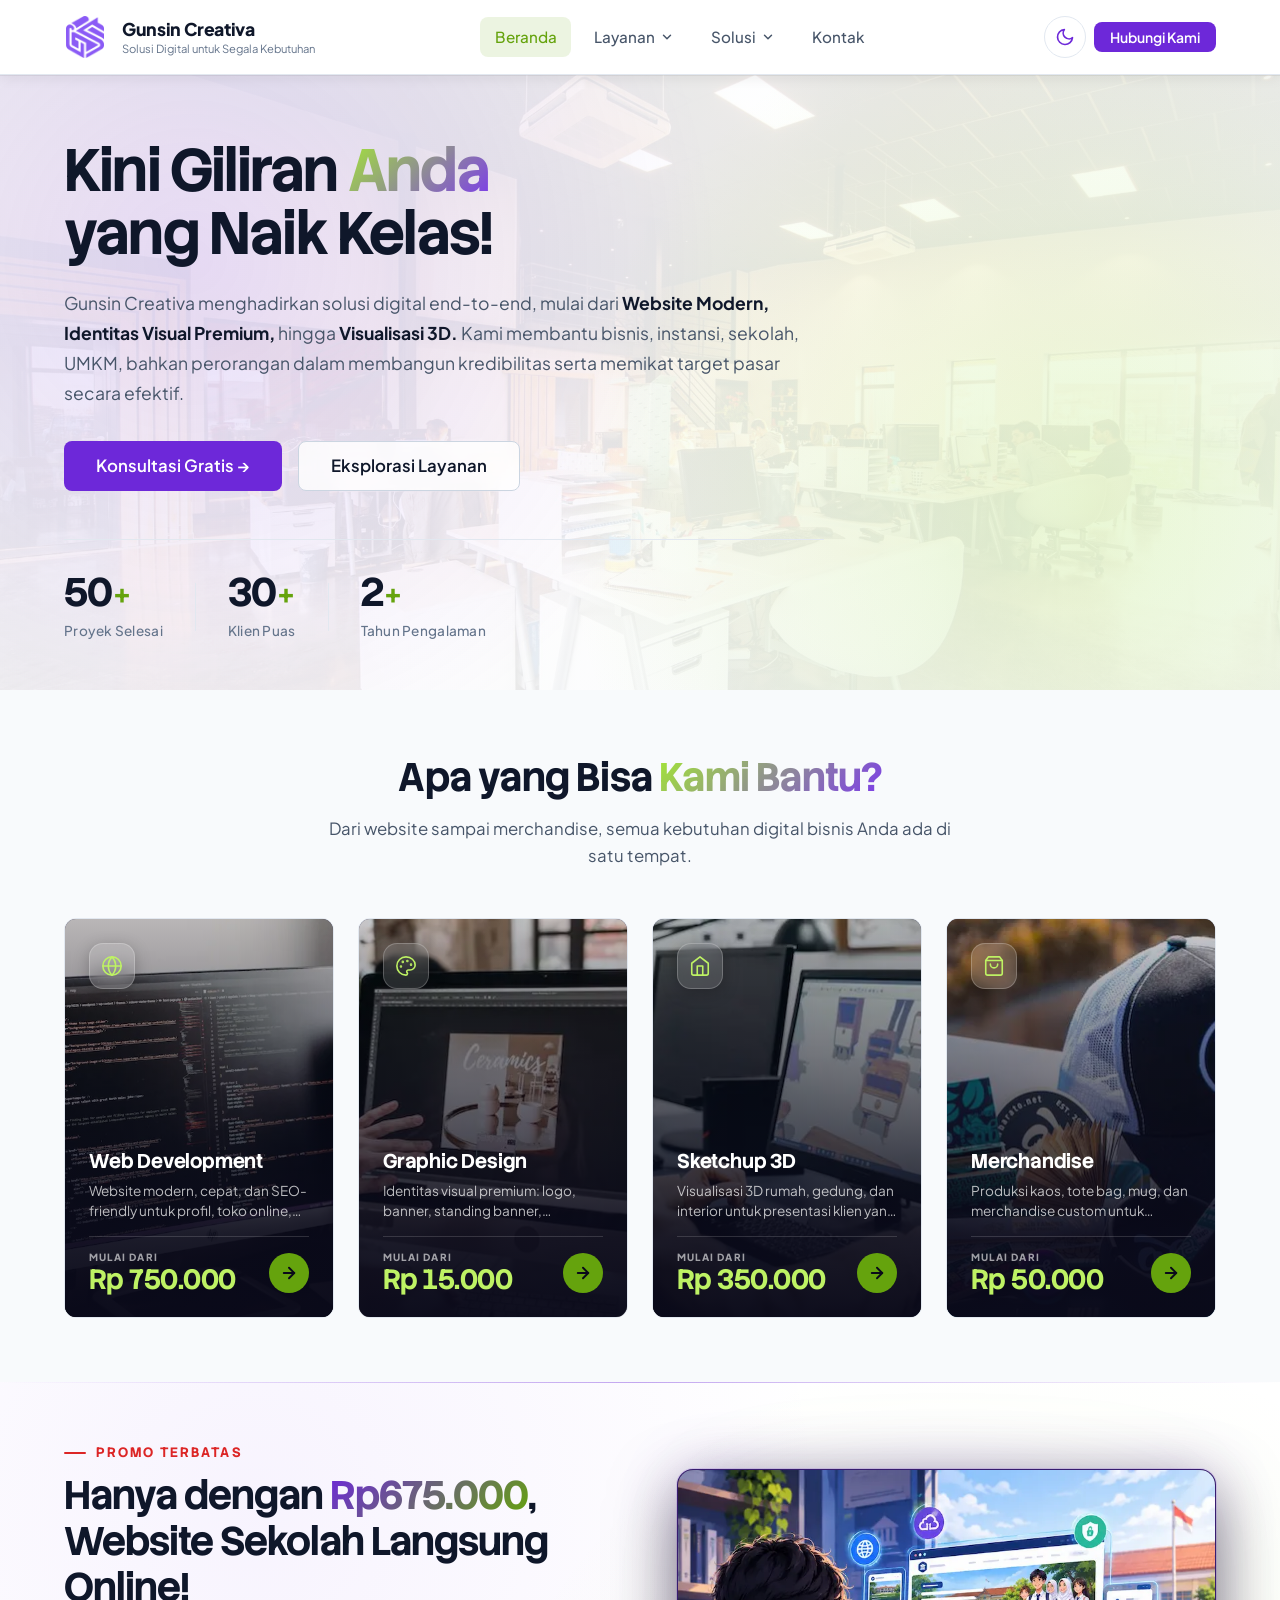
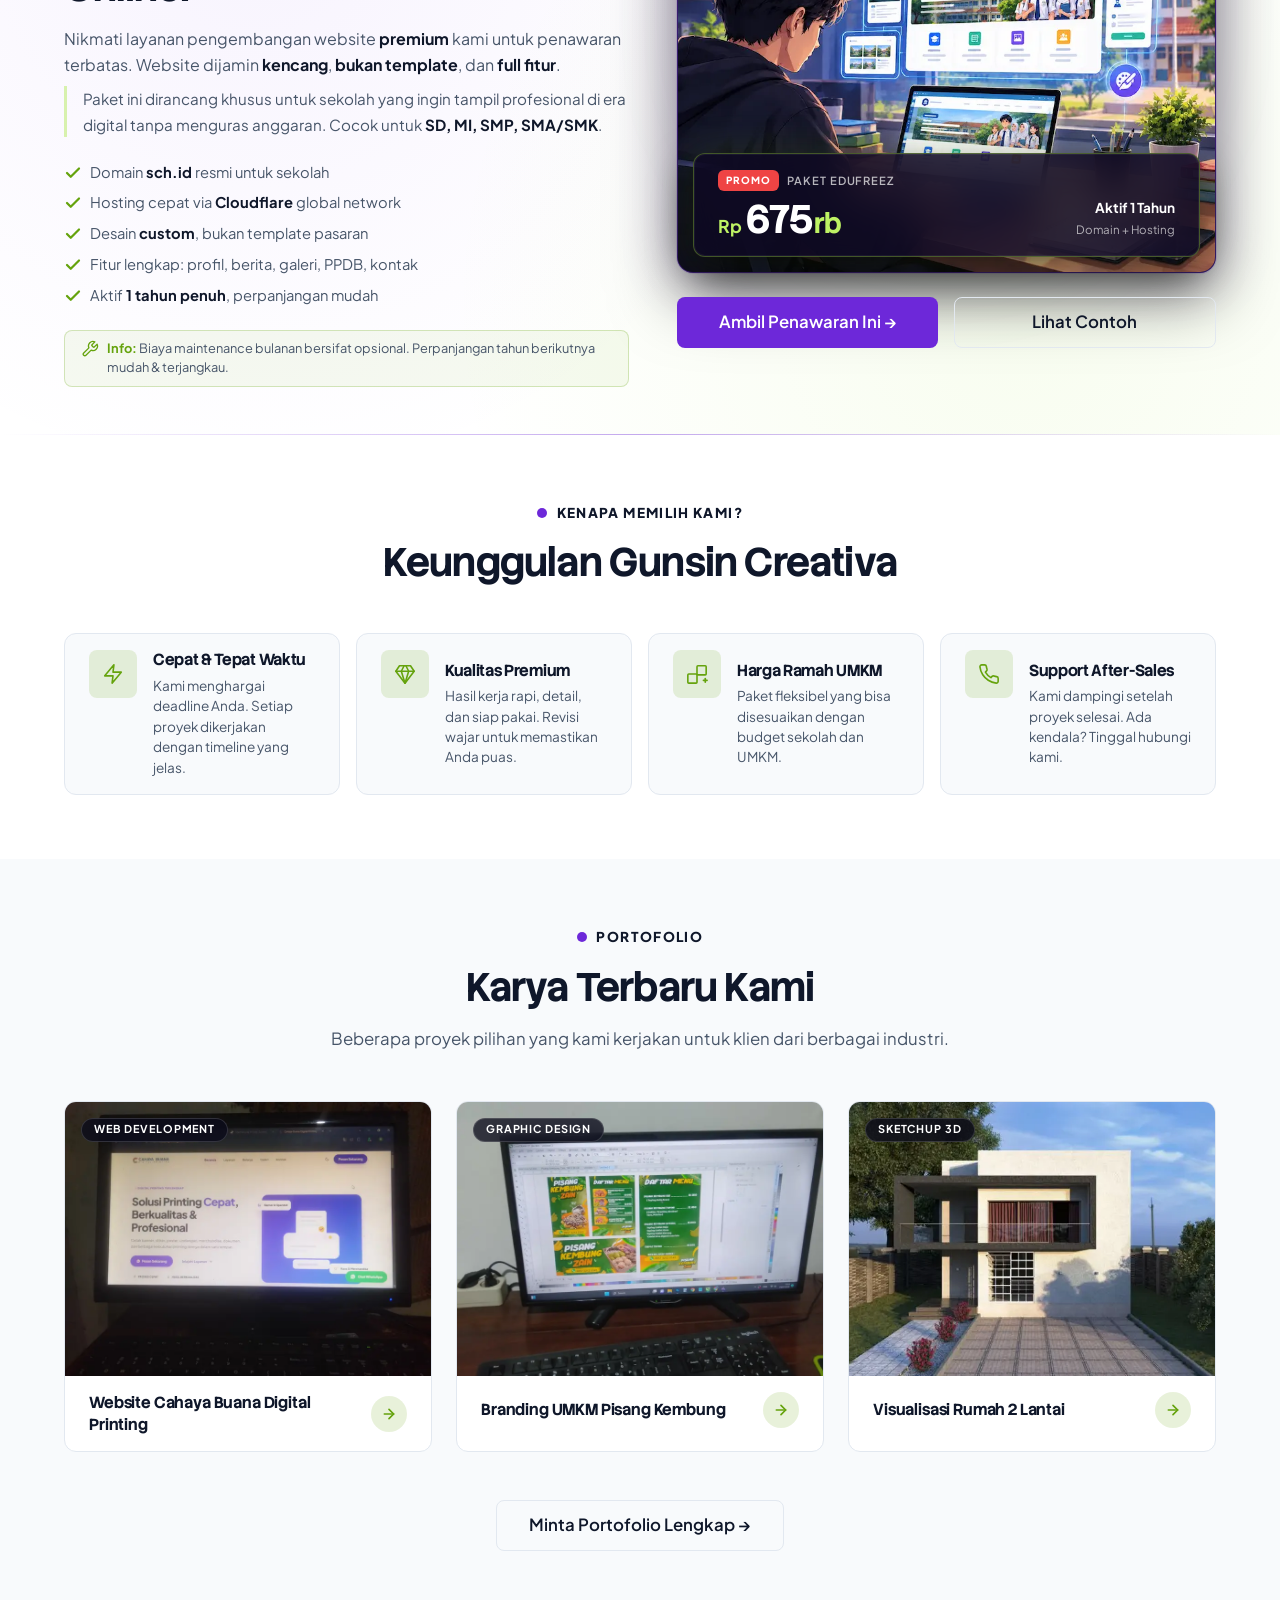
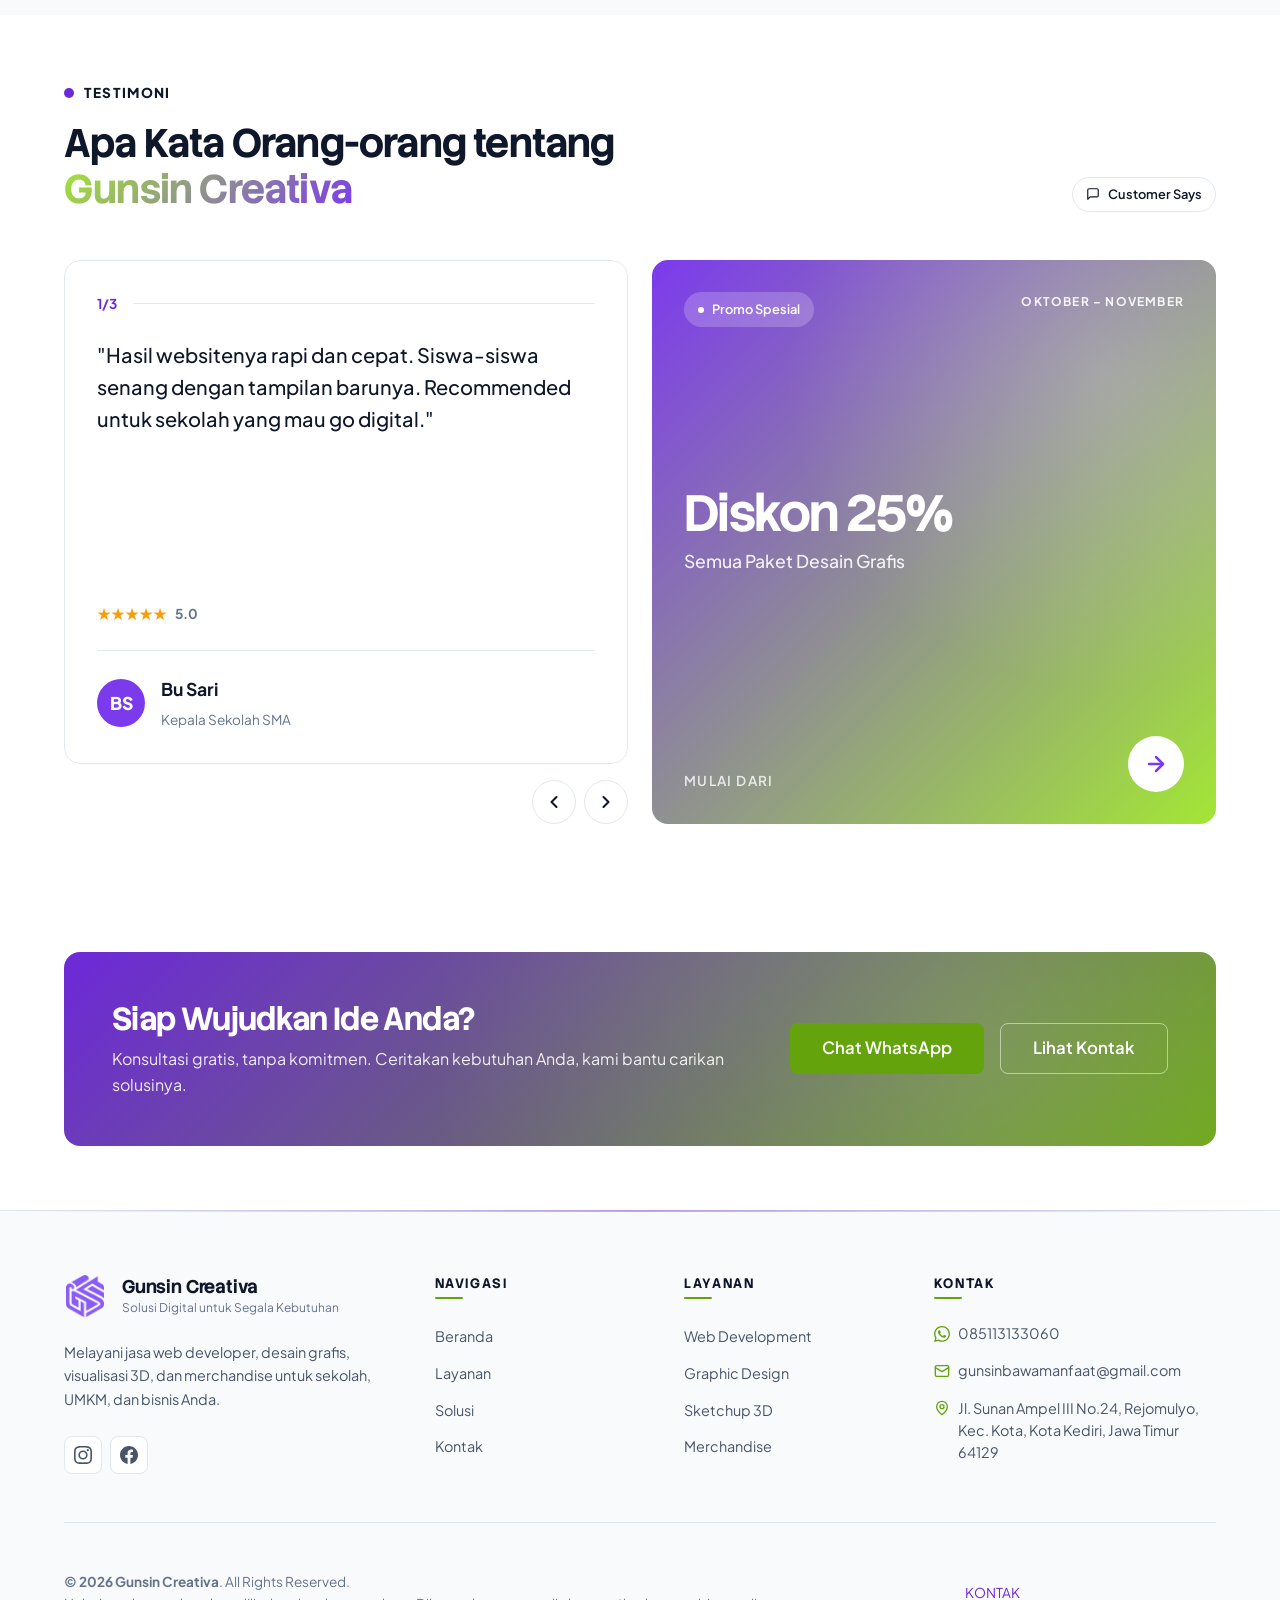
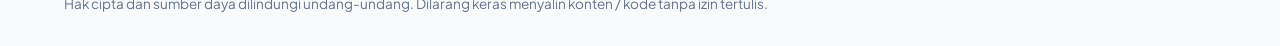
==== commit 78010c54: "Fix testimonial overflow issue and ensure mobile responsiveness" ====
--- a/index.html
+++ b/index.html
@@ -376,60 +376,100 @@
         </section>
 
         <!-- ============================================================
-             5. TESTIMONI
-             ============================================================ -->
-        <section class="testimonials">
-            <div class="container">
-                <div class="section-header">
-                    <span class="section-label">Testimoni</span>
-                    <h2 class="section-title">Apa Kata Klien Kami</h2>
-                </div>
-
-                <div class="testimonials-grid">
-                    <figure class="testimonial-card">
-                        <div class="stars">★★★★★</div>
-                        <blockquote>
-                            "Hasil websitenya rapi dan cepat. Siswa-siswa senang dengan tampilan barunya. 
-                            Recommended untuk sekolah yang mau go digital."
-                        </blockquote>
-                        <figcaption>
-                            <div class="avatar" style="background: #7c3aed;">BS</div>
-                            <div>
-                                <strong>Bu Sari</strong>
-                                <small>Kepala Sekolah SMA</small>
+             5. TESTIMONI (Desain Bento Grid)
+             ============================================================ -->
+        <section class="testimonials-ref">
+            <div class="container">
+                <div class="testi-header-ref">
+                    <div>
+                        <span class="section-label">TESTIMONI</span>
+                        <h2 class="section-title">Apa Kata Orang-orang tentang <span class="text-accent">Gunsin Creativa</span></h2>
+                    </div>
+                    <div class="testi-badges">
+                        <span class="badge-pill"><svg width="14" height="14" viewBox="0 0 24 24" fill="none" stroke="currentColor" stroke-width="2" stroke-linecap="round" stroke-linejoin="round"><path d="M21 15a2 2 0 0 1-2 2H7l-4 4V5a2 2 0 0 1 2-2h14a2 2 0 0 1 2 2z"></path></svg>Customer Says</span>
+                    </div>
+                </div>
+
+                <div class="testi-grid-ref">
+                    <!-- KOLOM KIRI: SLIDER TESTIMONI -->
+                    <div class="testi-left">
+                        <div class="testi-slider-wrapper">
+                            <div class="testi-slider-track" id="testiTrack">
+                                <article class="testimonial-item">
+                                    <div class="testi-counter"><span>1/3</span> <div class="counter-line"></div></div>
+                                    <blockquote>"Hasil websitenya rapi dan cepat. Siswa-siswa senang dengan tampilan barunya. Recommended untuk sekolah yang mau go digital."</blockquote>
+                                    <div class="testi-rating">★★★★★ <span>5.0</span></div>
+                                    <div class="testi-author">
+                                        <div class="avatar" style="background: #7c3aed; color: white;">BS</div>
+                                        <div class="author-info">
+                                            <strong>Bu Sari</strong>
+                                            <small>Kepala Sekolah SMA</small>
+                                        </div>
+                                    </div>
+                                </article>
+
+                                <article class="testimonial-item">
+                                    <div class="testi-counter"><span>2/3</span> <div class="counter-line"></div></div>
+                                    <blockquote>"Desain logo dan banner kami langsung jadi dalam 3 hari. Hasilnya sesuai banget sama konsep warung kami."</blockquote>
+                                    <div class="testi-rating">★★★★★ <span>5.0</span></div>
+                                    <div class="testi-author">
+                                        <div class="avatar" style="background: #a3e635; color: #0a0a1a;">AR</div>
+                                        <div class="author-info">
+                                            <strong>Pak Andi</strong>
+                                            <small>Owner Warung Kopi</small>
+                                        </div>
+                                    </div>
+                                </article>
+
+                                <article class="testimonial-item">
+                                    <div class="testi-counter"><span>3/3</span> <div class="counter-line"></div></div>
+                                    <blockquote>"Render 3D rumah saya bikin klien puas dan langsung deal. Komunikasi enak, revisi cepat. Terima kasih!"</blockquote>
+                                    <div class="testi-rating">★★★★★ <span>5.0</span></div>
+                                    <div class="testi-author">
+                                        <div class="avatar" style="background: #6366f1; color: white;">RF</div>
+                                        <div class="author-info">
+                                            <strong>Mas Rifqi</strong>
+                                            <small>Kontraktor</small>
+                                        </div>
+                                    </div>
+                                </article>
                             </div>
-                        </figcaption>
-                    </figure>
-
-                    <figure class="testimonial-card">
-                        <div class="stars">★★★★★</div>
-                        <blockquote>
-                            "Desain logo dan banner kami langsung jadi dalam 3 hari. 
-                            Hasilnya sesuai banget sama konsep warung kami."
-                        </blockquote>
-                        <figcaption>
-                            <div class="avatar" style="background: #a3e635; color: #0a0a1a;">AR</div>
-                            <div>
-                                <strong>Pak Andi</strong>
-                                <small>Owner Warung Kopi</small>
+                        </div>
+                        
+                        <!-- Tombol Navigasi Slider -->
+                        <div class="testi-controls">
+                            <button class="testi-btn" id="testiPrev" aria-label="Testimoni Sebelumnya">
+                                <svg viewBox="0 0 24 24" fill="none" stroke="currentColor" stroke-width="2.5" stroke-linecap="round" stroke-linejoin="round"><polyline points="15 18 9 12 15 6"></polyline></svg>
+                            </button>
+                            <button class="testi-btn" id="testiNext" aria-label="Testimoni Selanjutnya">
+                                <svg viewBox="0 0 24 24" fill="none" stroke="currentColor" stroke-width="2.5" stroke-linecap="round" stroke-linejoin="round"><polyline points="9 18 15 12 9 6"></polyline></svg>
+                            </button>
+                        </div>
+                    </div>
+
+                    <!-- KOLOM KANAN: KARTU PROMO GRAPHIC DESIGN -->
+                    <div class="promo-card-right">
+                        <div class="promo-top">
+                            <span class="badge-pill" style="background: rgba(255,255,255,0.2); border-color: transparent; color: white;">
+                                <span class="dot" style="background: white;"></span> Promo Spesial
+                            </span>
+                            <span class="promo-date">OKTOBER – NOVEMBER</span>
+                        </div>
+                        
+                        <div class="promo-content">
+                            <h3>Diskon 25%</h3>
+                            <p>Semua Paket Desain Grafis</p>
+                        </div>
+
+                        <div class="promo-bottom">
+                            <div class="promo-price">
+                                <span class="promo-label">Mulai dari</span>
                             </div>
-                        </figcaption>
-                    </figure>
-
-                    <figure class="testimonial-card">
-                        <div class="stars">★★★★★</div>
-                        <blockquote>
-                            "Render 3D rumah saya bikin klien puas dan langsung deal. 
-                            Komunikasi enak, revisi cepat. Terima kasih!"
-                        </blockquote>
-                        <figcaption>
-                            <div class="avatar" style="background: #6366f1;">RF</div>
-                            <div>
-                                <strong>Mas Rifqi</strong>
-                                <small>Kontraktor</small>
-                            </div>
-                        </figcaption>
-                    </figure>
+                            <a href="graphic-design.html" class="promo-btn-arrow" aria-label="Lihat Promo Desain Grafis">
+                                <svg viewBox="0 0 24 24" fill="none" stroke="currentColor" stroke-width="2.5" stroke-linecap="round" stroke-linejoin="round"><line x1="5" y1="12" x2="19" y2="12"></line><polyline points="12 5 19 12 12 19"></polyline></svg>
+                            </a>
+                        </div>
+                    </div>
                 </div>
             </div>
         </section>
@@ -465,5 +505,64 @@
     <script src="components/footer.js" defer></script>
     <script src="assets/js/theme.js"></script>
     <script src="assets/js/main.js" defer></script>
+        <script>
+        /* ============================================================
+           TESTIMONI SLIDER LOGIC
+           ============================================================ */
+        (function () {
+            const track = document.getElementById('testiTrack');
+            const prevBtn = document.getElementById('testiPrev');
+            const nextBtn = document.getElementById('testiNext');
+            const items = track ? track.children : [];
+            
+            if (!track || items.length === 0) return;
+
+            let currentIndex = 0;
+            let autoPlayInterval;
+            const totalItems = items.length;
+
+            function updateSlider() {
+                track.style.transform = `translateX(-${currentIndex * 100}%)`;
+            }
+
+            function nextSlide() {
+                currentIndex = (currentIndex + 1) % totalItems;
+                updateSlider();
+            }
+
+            function prevSlide() {
+                currentIndex = (currentIndex - 1 + totalItems) % totalItems;
+                updateSlider();
+            }
+
+            function startAutoPlay() {
+                autoPlayInterval = setInterval(nextSlide, 5000); // Ganti card tiap 5 detik
+            }
+
+            function stopAutoPlay() {
+                clearInterval(autoPlayInterval);
+            }
+
+            // Event Listener Tombol
+            nextBtn.addEventListener('click', () => {
+                stopAutoPlay();
+                nextSlide();
+                startAutoPlay(); // Restart timer saat diklik manual
+            });
+
+            prevBtn.addEventListener('click', () => {
+                stopAutoPlay();
+                prevSlide();
+                startAutoPlay();
+            });
+
+            // Pause saat mouse hover di area slider
+            track.parentElement.addEventListener('mouseenter', stopAutoPlay);
+            track.parentElement.addEventListener('mouseleave', startAutoPlay);
+
+            // Mulai AutoPlay saat halaman dimuat
+            startAutoPlay();
+        })();
+    </script>
 </body>
 </html>
--- a/assets/css/pages.css
+++ b/assets/css/pages.css
@@ -13,16 +13,28 @@
 }
 
 .section-label {
-    display: inline-block;
-    padding: 0.35rem 1rem;
-    background: color-mix(in srgb, var(--accent-secondary) 15%, transparent);
-    color: var(--accent-secondary);
-    border-radius: var(--radius-full);
-    font-size: 0.8rem;
-    font-weight: 700;
-    letter-spacing: 0.05em;
+    display: inline-flex;
+    align-items: center;
+    gap: 0.6rem;
+    background: transparent;
+    color: var(--text-primary);
+    padding: 0;
+    border-radius: 0;
+    font-size: 0.85rem;
+    font-weight: 800;
+    letter-spacing: 0.1em;
     text-transform: uppercase;
     margin-bottom: var(--space-md);
+}
+
+.section-label::before {
+    content: '';
+    display: block;
+    width: 10px;
+    height: 10px;
+    border-radius: 50%;
+    background-color: var(--accent-primary);
+    flex-shrink: 0;
 }
 
 .section-title {
@@ -2295,7 +2307,7 @@
 
 .pricing-tabs-sticky {
     position: sticky;
-    top: 88px;                          /* ⭐ dari 72px → 88px (tambah 16px jarak) */
+    top: 88px;                          
     z-index: 40;
     padding: var(--space-md) 0;
     margin-bottom: var(--space-xl);
@@ -2309,8 +2321,6 @@
     pointer-events: auto;
 }
 
-/* Wrapper tab: hanya flex, tanpa visual */
-/* Wrapper tab: kotak pill dengan background, tapi tidak full width */
 .pricing-tabs {
     display: flex;
     justify-content: center;
@@ -2320,9 +2330,9 @@
     background: var(--bg-elevated);
     border: 1px solid var(--border-color);
     border-radius: var(--radius-full);
-    width: fit-content;                  /* ⭐ Tidak full horizontal */
+    width: fit-content;                  
     max-width: 100%;
-    margin: 0 auto;                      /* ⭐ Selalu center */
+    margin: 0 auto;                      
     box-shadow: 0 4px 14px rgba(0, 0, 0, 0.2);
     overflow-x: auto;
     overflow-y: hidden;
@@ -2334,7 +2344,6 @@
     display: none;
 }
 
-/* Tab individual: tanpa background, hanya teks */
 .pricing-tab {
     display: inline-flex;
     align-items: center;
@@ -2379,10 +2388,9 @@
     to   { opacity: 1; transform: translateY(0); }
 }
 
-/* ---------- Responsive tabs ---------- */
 @media (max-width: 768px) {
     .pricing-tabs-sticky {
-        top: 80px;                      /* ⭐ dari 64px → 80px */
+        top: 80px;                      
         padding: var(--space-sm) 0;
         margin-bottom: var(--space-lg);
     }
@@ -2393,23 +2401,20 @@
         padding-top: var(--space-xl);
     }
 
-    /* Container tetap punya padding (bukan 0) */
     .pricing-tabs-sticky .container {
         padding: 0 var(--space-md);
         max-width: 100%;
     }
 
-    /* Wrapper tab: tetap kotak dengan background, di-center */
     .pricing-tabs {
-        width: fit-content;              /* ⭐ Bukan full width */
+        width: fit-content;              
         max-width: 100%;
-        margin: 0 auto;                  /* ⭐ Selalu center */
+        margin: 0 auto;                  
         justify-content: center;
         padding: 0.3rem;
         gap: 0.15rem;
     }
 
-    /* Tab individual mobile */
     .pricing-tab {
         padding: 0.5rem 0.85rem;
         font-size: 0.8rem;
@@ -2418,22 +2423,7 @@
 
 @media (max-width: 480px) {
     .pricing-tabs-sticky {
-        top: 76px;                      /* ⭐ dari 60px → 76px */
-    }
-
-    .pricing-tab {
-        padding: 0.45rem 0.7rem;
-        font-size: 0.78rem;
-    }
-
-    .pricing-tab.active {
-        box-shadow: 0 5px 16px rgba(124, 58, 237, 0.4);
-    }
-}
-
-@media (max-width: 480px) {
-    .pricing-tabs-sticky {
-        top: 60px;
+        top: 76px;                      
     }
 
     .pricing-tab {
@@ -2545,7 +2535,6 @@
     color: var(--accent-secondary);
 }
 
-/* Icon toggle: + dan − (pakai pseudo-element) */
 .faq-item summary::after {
     content: '+';
     font-size: 1.5rem;
@@ -2563,16 +2552,15 @@
 }
 
 .faq-item[open] summary::after {
-    content: '−';                 /* simbol minus Unicode (bukan dash biasa) */
+    content: '−';                 
     color: var(--accent-secondary);
-    transform: none;              /* tidak rotate, hanya ganti karakter */
+    transform: none;              
 }
 
 .faq-item[open] summary {
     color: var(--accent-secondary);
 }
 
-/* Body jawaban */
 .faq-item p {
     margin: 0;
     padding: 0 0 var(--space-lg) 0;
@@ -2582,7 +2570,6 @@
     max-width: 75ch;
 }
 
-/* ---------- RESPONSIVE ---------- */
 @media (max-width: 640px) {
     .faq-item summary {
         padding: var(--space-md) 0;
@@ -3740,7 +3727,7 @@
 
     /* ---------- KENAPA HARUS PUNYA WEBSITE ---------- */
     .why-website .edustarz-visual {
-        order: -1;                       /* ⭐ foto ke urutan pertama */
+        order: -1;                       
         max-width: 100%;
         padding: 0;
         margin-bottom: var(--space-md);
@@ -3752,7 +3739,7 @@
 
     /* ---------- PROMO ARTIST ---------- */
     .artist-promo-visual {
-        order: -1 !important;            /* ⭐ foto ke urutan pertama */
+        order: -1 !important;            
         max-width: 100%;
         padding: 0;
         margin-bottom: var(--space-md);
@@ -3889,166 +3876,35 @@
 }
 
 /* ============================================================
-   LIGHT MODE — Section yang ikut tema
-   ============================================================ */
-
-/* Services card di light mode: biar tetap ada kontras */
-[data-theme="light"] .service-card::before {
-    background: linear-gradient(
-        180deg,
-        rgba(15, 23, 42, 0.15) 0%,
-        rgba(15, 23, 42, 0.55) 40%,
-        rgba(15, 23, 42, 0.9) 80%,
-        rgba(15, 23, 42, 0.97) 100%
-    );
-}
-
-/* Feature icon di light mode */
-[data-theme="light"] .feature-icon {
-    background: color-mix(in srgb, var(--accent-secondary) 15%, transparent);
-}
-
-/* Section label di light mode */
-[data-theme="light"] .section-label {
-    background: color-mix(in srgb, var(--accent-secondary) 20%, transparent);
-    color: #4d7c0f;
-}
-
-/* Pricing card di light mode */
-[data-theme="light"] .pricing-card {
-    background: var(--bg-elevated);
-    box-shadow: 0 1px 3px rgba(0, 0, 0, 0.04);
-}
-
-[data-theme="light"] .pricing-card:hover {
-    box-shadow: 0 10px 30px rgba(0, 0, 0, 0.08);
-}
-
-[data-theme="light"] .pricing-featured {
-    box-shadow:
-        0 0 0 1px var(--accent-primary),
-        0 10px 30px rgba(124, 58, 237, 0.15);
-}
-
-/* FAQ di light mode */
-[data-theme="light"] .faq-item summary::after {
-    color: var(--text-primary);
-}
-
-/* Form inputs di light mode */
-[data-theme="light"] .form-group input,
-[data-theme="light"] .form-group select,
-[data-theme="light"] .form-group textarea {
-    background: var(--bg-primary);
-    border-color: var(--border-color);
-}
-
-/* Tech badges di light mode */
-[data-theme="light"] .tech-badge {
-    background: var(--bg-elevated);
-    box-shadow: 0 2px 6px rgba(0, 0, 0, 0.04);
-}
-
-/* Web type card di light mode */
-[data-theme="light"] .web-type-card {
-    background:
-        linear-gradient(135deg,
-            color-mix(in srgb, var(--bg-elevated) 98%, var(--accent-primary)) 0%,
-            var(--bg-elevated) 100%);
-    box-shadow: 0 2px 8px rgba(0, 0, 0, 0.04);
-}
-
-/* Process step di light mode */
-[data-theme="light"] .process-step {
-    background: var(--bg-elevated);
-}
-
-/* Timeline dashed — warna lebih tua di light mode */
-[data-theme="light"] .process-step:not(:last-child)::after {
-    opacity: 0.8;
-}
-
-/* Gallery item di light mode */
-[data-theme="light"] .gallery-item {
-    box-shadow: 0 2px 8px rgba(0, 0, 0, 0.04);
-}
-
-/* Contact card di light mode */
-[data-theme="light"] .contact-card {
-    background: var(--bg-elevated);
-    box-shadow: 0 1px 3px rgba(0, 0, 0, 0.04);
-}
-
-/* Contact form di light mode */
-[data-theme="light"] .contact-form-card {
-    box-shadow: 0 10px 30px rgba(0, 0, 0, 0.06);
-}
-
-/* Hero badge — di light mode tetap hijau accent, tapi di hero gelap */
-.hero .hero-badge {
-    background: rgba(163, 230, 53, 0.12);
-    color: #a3e635;
-    border-color: rgba(163, 230, 53, 0.3);
-}
-
-/* Hero CTA outline */
-.hero .btn-outline {
-    border-color: rgba(255, 255, 255, 0.25);
-    color: #ffffff;
-    background: rgba(255, 255, 255, 0.05);
-}
-
-.hero .btn-outline:hover {
-    background: rgba(255, 255, 255, 0.15);
-    border-color: rgba(255, 255, 255, 0.5);
-    color: #ffffff;
-}
-
-/* ============================================================
-   LIGHT MODE — FULL OVERRIDE (Semua Section Terang)
-   ============================================================ */
-
-/* ============================================================
-   1. HERO (beranda)
+   LIGHT MODE — FIX HERO SECTION (BERANDA)
    ============================================================ */
 [data-theme="light"] .hero {
     background: #f8fafc;
 }
 
-/* Overlay putih transparan di atas image */
+/* Overlay putih transparan di atas image agar tidak gelap */
 [data-theme="light"] .hero-bg {
     background-image:
-        linear-gradient(135deg,
-            rgba(248, 250, 252, 0.94) 0%,
-            rgba(241, 245, 249, 0.9) 50%,
-            rgba(248, 250, 252, 0.95) 100%),
+        linear-gradient(135deg, rgba(248, 250, 252, 0.95) 0%, rgba(255, 255, 255, 0.90) 50%, rgba(248, 250, 252, 0.95) 100%),
         url('../img/hero-bg.webp');
 }
 
 [data-theme="light"] .hero-bg::after {
     background-image:
         radial-gradient(circle at 15% 30%, rgba(124, 58, 237, 0.15) 0%, transparent 45%),
-        radial-gradient(circle at 85% 70%, rgba(163, 230, 53, 0.12) 0%, transparent 45%);
+        radial-gradient(circle at 85% 70%, rgba(163, 230, 53, 0.2) 0%, transparent 45%);
 }
 
 [data-theme="light"] .hero-title {
     color: #0f172a;
 }
 
-[data-theme="light"] .hero-title .text-accent {
-    background: linear-gradient(135deg, #6d28d9 0%, #65a30d 100%);
-    -webkit-background-clip: text;
-    background-clip: text;
-    -webkit-text-fill-color: transparent;
-}
-
 [data-theme="light"] .hero-subtitle {
     color: #475569;
 }
 
 [data-theme="light"] .hero-subtitle strong {
     color: #0f172a;
-    font-weight: 700;
 }
 
 [data-theme="light"] .hero-badge {
@@ -4057,9 +3913,20 @@
     border-color: rgba(124, 58, 237, 0.25);
 }
 
-[data-theme="light"] .hero-badge .badge-dot {
-    background: #6d28d9;
-    box-shadow: 0 0 0 0 rgba(109, 40, 217, 0.6);
+[data-theme="light"] .hero-stat strong {
+    color: #0f172a;
+}
+
+[data-theme="light"] .hero-stat span.stat-label {
+    color: #64748b;
+}
+
+[data-theme="light"] .hero-stats {
+    border-top-color: #e2e8f0;
+}
+
+[data-theme="light"] .hero-stat-divider {
+    background: #e2e8f0;
 }
 
 [data-theme="light"] .hero-cta .btn-outline {
@@ -4074,28 +3941,8 @@
     color: #6d28d9;
 }
 
-[data-theme="light"] .hero-stats {
-    border-top-color: #e2e8f0;
-}
-
-[data-theme="light"] .hero-stat strong {
-    color: #0f172a;
-}
-
-[data-theme="light"] .hero-stat strong span {
-    color: #6d28d9;
-}
-
-[data-theme="light"] .hero-stat span.stat-label {
-    color: #64748b;
-}
-
-[data-theme="light"] .hero-stat-divider {
-    background: #e2e8f0;
-}
-
 /* ============================================================
-   2. PAGE HERO (halaman layanan)
+   LIGHT MODE — FIX PAGE HERO (Halaman Layanan)
    ============================================================ */
 [data-theme="light"] .page-hero {
     background: linear-gradient(180deg, #f8fafc 0%, #ffffff 100%);
@@ -4142,716 +3989,6 @@
 
 [data-theme="light"] .ph-feature svg {
     color: #65a30d;
-}
-
-/* ============================================================
-   3. EDUSTARZ — Background terang, teks gelap
-   ============================================================ */
-[data-theme="light"] .edustarz {
-    background:
-        radial-gradient(circle at 20% 20%, rgba(124, 58, 237, 0.06) 0%, transparent 50%),
-        radial-gradient(circle at 80% 80%, rgba(163, 230, 53, 0.08) 0%, transparent 50%),
-        #ffffff;
-}
-
-[data-theme="light"] .edustarz::before,
-[data-theme="light"] .edustarz::after {
-    background: linear-gradient(90deg, transparent 0%, #7c3aed 50%, transparent 100%);
-    opacity: 0.25;
-}
-
-[data-theme="light"] .edustarz-eyebrow {
-    color: #dc2626;
-}
-
-[data-theme="light"] .edustarz-eyebrow::before {
-    background: #dc2626;
-}
-
-[data-theme="light"] .edustarz-title {
-    color: #0f172a;
-}
-
-[data-theme="light"] .edustarz-title .edustarz-price-highlight {
-    background: linear-gradient(135deg, #6d28d9 0%, #65a30d 100%);
-    -webkit-background-clip: text;
-    background-clip: text;
-    -webkit-text-fill-color: transparent;
-}
-
-[data-theme="light"] .edustarz-desc,
-[data-theme="light"] .edustarz-desc-2 {
-    color: #475569;
-}
-
-[data-theme="light"] .edustarz-desc strong,
-[data-theme="light"] .edustarz-desc-2 strong {
-    color: #0f172a;
-}
-
-[data-theme="light"] .edustarz-features li {
-    color: #475569;
-}
-
-[data-theme="light"] .edustarz-features li strong {
-    color: #0f172a;
-}
-
-[data-theme="light"] .edustarz-features svg {
-    color: #65a30d;
-}
-
-[data-theme="light"] .edustarz-note {
-    background: rgba(101, 163, 13, 0.06);
-    border-color: rgba(101, 163, 13, 0.25);
-    color: #475569;
-}
-
-[data-theme="light"] .edustarz-note svg {
-    color: #65a30d;
-}
-
-[data-theme="light"] .edustarz-note strong {
-    color: #65a30d;
-}
-
-/* Price box floating di atas foto — tetap gelap karena foto gelap */
-/* (tidak diubah, sudah terbaca dengan baik) */
-
-/* ============================================================
-   4. ARTIST PROMO
-   ============================================================ */
-[data-theme="light"] .artist-promo {
-    background:
-        radial-gradient(circle at 15% 20%, rgba(236, 72, 153, 0.06) 0%, transparent 50%),
-        radial-gradient(circle at 85% 80%, rgba(163, 230, 53, 0.06) 0%, transparent 50%),
-        #f8fafc;
-}
-
-[data-theme="light"] .artist-promo::before,
-[data-theme="light"] .artist-promo::after {
-    background: linear-gradient(90deg, transparent 0%, #7c3aed 50%, transparent 100%);
-    opacity: 0.25;
-}
-
-[data-theme="light"] .artist-promo .edustarz-title {
-    color: #0f172a;
-}
-
-[data-theme="light"] .artist-promo .edustarz-desc {
-    color: #475569;
-}
-
-[data-theme="light"] .artist-promo .edustarz-desc strong {
-    color: #0f172a;
-}
-
-[data-theme="light"] .artist-promo .edustarz-features li {
-    color: #475569;
-}
-
-[data-theme="light"] .artist-promo .edustarz-features li strong {
-    color: #0f172a;
-}
-
-[data-theme="light"] .artist-promo .edustarz-features svg {
-    color: #65a30d;
-}
-
-[data-theme="light"] .artist-price-highlight {
-    background: linear-gradient(135deg, rgba(236, 72, 153, 0.08) 0%, rgba(101, 163, 13, 0.08) 100%);
-    border-color: rgba(101, 163, 13, 0.4);
-}
-
-[data-theme="light"] .artist-price-value {
-    color: #0f172a;
-}
-
-[data-theme="light"] .artist-price-currency,
-[data-theme="light"] .artist-price-ribu,
-[data-theme="light"] .artist-price-side-value {
-    color: #65a30d;
-}
-
-[data-theme="light"] .artist-price-note {
-    color: #64748b;
-}
-
-[data-theme="light"] .artist-price-sub {
-    color: #64748b;
-}
-
-[data-theme="light"] .artist-price-divider {
-    background: rgba(101, 163, 13, 0.3);
-}
-
-[data-theme="light"] .artist-tnc-link {
-    background: rgba(101, 163, 13, 0.08);
-    border-color: rgba(101, 163, 13, 0.3);
-    color: #65a30d;
-}
-
-[data-theme="light"] .artist-tnc-link:hover {
-    background: rgba(101, 163, 13, 0.15);
-    border-color: #65a30d;
-    color: #65a30d;
-}
-
-/* ============================================================
-   5. CTA BOX — Gradient brand tetap, text selalu putih
-   ============================================================ */
-/* (tidak diubah, sudah brand color) */
-
-/* ============================================================
-   6. SERVICE CARD (beranda) — overlay lebih terang
-   ============================================================ */
-[data-theme="light"] .service-card::before {
-    background: linear-gradient(
-        180deg,
-        rgba(15, 23, 42, 0.1) 0%,
-        rgba(15, 23, 42, 0.5) 40%,
-        rgba(15, 23, 42, 0.88) 80%,
-        rgba(15, 23, 42, 0.96) 100%
-    );
-}
-
-/* Service card selalu teks putih (karena di atas foto gelap) */
-/* (tidak diubah) */
-
-/* ============================================================
-   7. WHY WEBSITE section (halaman web-develop)
-   ============================================================ */
-[data-theme="light"] .why-website {
-    background: #ffffff;
-}
-
-[data-theme="light"] .why-website .edustarz-eyebrow {
-    color: #dc2626;
-}
-
-[data-theme="light"] .why-website .edustarz-eyebrow::before {
-    background: #dc2626;
-}
-
-[data-theme="light"] .why-website .edustarz-title {
-    color: #0f172a;
-}
-
-[data-theme="light"] .why-website .edustarz-features li {
-    color: #475569;
-}
-
-[data-theme="light"] .why-website .edustarz-features li strong {
-    color: #0f172a;
-}
-
-[data-theme="light"] .why-website .edustarz-features svg {
-    color: #65a30d;
-}
-
-/* ============================================================
-   8. TECH BADGES
-   ============================================================ */
-[data-theme="light"] .tech-badges {
-    background: #f8fafc;
-    border-color: #e2e8f0;
-}
-
-[data-theme="light"] .tech-badges-label {
-    color: #64748b;
-}
-
-[data-theme="light"] .tech-badge {
-    background: #ffffff;
-    border-color: #e2e8f0;
-    color: #475569;
-    box-shadow: 0 1px 3px rgba(0, 0, 0, 0.04);
-}
-
-[data-theme="light"] .tech-badge:hover {
-    border-color: #65a30d;
-    color: #0f172a;
-    background: #f8fafc;
-}
-
-[data-theme="light"] .tech-badge svg {
-    color: #65a30d;
-}
-
-/* ============================================================
-   9. WEB TYPE CARD (Jenis Website slider)
-   ============================================================ */
-[data-theme="light"] .web-type-card {
-    background:
-        linear-gradient(135deg,
-            color-mix(in srgb, #ffffff 98%, #7c3aed) 0%,
-            #ffffff 100%);
-    border-color: #e2e8f0;
-    box-shadow: 0 2px 8px rgba(0, 0, 0, 0.04);
-}
-
-[data-theme="light"] .web-type-card::before {
-    color: #6d28d9;
-    opacity: 0.12;
-}
-
-[data-theme="light"] .web-type-card:hover {
-    box-shadow:
-        0 16px 40px rgba(0, 0, 0, 0.08),
-        0 0 0 1px #6d28d9;
-}
-
-[data-theme="light"] .web-type-card h3 {
-    color: #0f172a;
-}
-
-[data-theme="light"] .web-type-card p {
-    color: #475569;
-}
-
-[data-theme="light"] .web-type-icon {
-    background: linear-gradient(135deg,
-        rgba(109, 40, 217, 0.1) 0%,
-        rgba(101, 163, 13, 0.1) 100%);
-    border-color: rgba(101, 163, 13, 0.25);
-    color: #65a30d;
-}
-
-/* ============================================================
-   10. PROCESS STEP
-   ============================================================ */
-[data-theme="light"] .process-step {
-    background: #ffffff;
-    border-color: #e2e8f0;
-}
-
-[data-theme="light"] .process-step:hover {
-    background: #f8fafc;
-    border-color: #65a30d;
-}
-
-[data-theme="light"] .process-number {
-    background: linear-gradient(135deg,
-        rgba(109, 40, 217, 0.1) 0%,
-        rgba(101, 163, 13, 0.1) 100%);
-    border-color: rgba(101, 163, 13, 0.3);
-    color: #65a30d;
-}
-
-[data-theme="light"] .process-body h3 {
-    color: #0f172a;
-}
-
-[data-theme="light"] .process-body p {
-    color: #475569;
-}
-
-/* ============================================================
-   11. SECTION LABEL
-   ============================================================ */
-[data-theme="light"] .section-label {
-    background: rgba(101, 163, 13, 0.12);
-    color: #4d7c0f;
-}
-
-/* ============================================================
-   12. FAQ
-   ============================================================ */
-[data-theme="light"] .faq-list {
-    border-top-color: #e2e8f0;
-}
-
-[data-theme="light"] .faq-item {
-    border-bottom-color: #e2e8f0;
-}
-
-[data-theme="light"] .faq-item summary {
-    color: #0f172a;
-}
-
-[data-theme="light"] .faq-item summary:hover {
-    color: #65a30d;
-}
-
-[data-theme="light"] .faq-item summary::after {
-    color: #0f172a;
-}
-
-[data-theme="light"] .faq-item[open] summary {
-    color: #65a30d;
-}
-
-[data-theme="light"] .faq-item[open] summary::after {
-    color: #65a30d;
-}
-
-[data-theme="light"] .faq-item p {
-    color: #475569;
-}
-
-/* ============================================================
-   13. CONTACT PAGE
-   ============================================================ */
-[data-theme="light"] .contact-card {
-    background: #ffffff;
-    box-shadow: 0 1px 3px rgba(0, 0, 0, 0.04);
-}
-
-[data-theme="light"] .contact-card:hover {
-    border-color: #6d28d9;
-}
-
-[data-theme="light"] .contact-form-card {
-    box-shadow: 0 10px 30px rgba(0, 0, 0, 0.06);
-}
-
-/* ============================================================
-   14. PORTFOLIO
-   ============================================================ */
-[data-theme="light"] .portfolio {
-    background: #f8fafc;
-}
-
-[data-theme="light"] .portfolio-item {
-    box-shadow: 0 1px 3px rgba(0, 0, 0, 0.04);
-}
-
-[data-theme="light"] .portfolio-item:hover {
-    box-shadow:
-        0 12px 32px rgba(0, 0, 0, 0.08),
-        0 0 0 1px #6d28d9;
-}
-
-[data-theme="light"] .portfolio-title {
-    color: #0f172a;
-}
-
-[data-theme="light"] .portfolio-arrow {
-    background: rgba(101, 163, 13, 0.12);
-    color: #65a30d;
-}
-
-/* ============================================================
-   15. TESTIMONIALS
-   ============================================================ */
-[data-theme="light"] .testimonial-card {
-    background: #f8fafc;
-}
-
-[data-theme="light"] .testimonial-card blockquote {
-    color: #475569;
-}
-
-[data-theme="light"] .testimonial-card strong {
-    color: #0f172a;
-}
-
-[data-theme="light"] .testimonial-card small {
-    color: #64748b;
-}
-
-[data-theme="light"] .testimonial-card figcaption {
-    border-top-color: #e2e8f0;
-}
-
-/* ============================================================
-   16. FEATURE CARD (Why Us)
-   ============================================================ */
-[data-theme="light"] .feature-card {
-    background: #ffffff;
-    border-color: #e2e8f0;
-}
-
-[data-theme="light"] .feature-card:hover {
-    background: #f8fafc;
-    border-color: #65a30d;
-}
-
-[data-theme="light"] .feature-card h3 {
-    color: #0f172a;
-}
-
-[data-theme="light"] .feature-card p {
-    color: #475569;
-}
-
-[data-theme="light"] .feature-icon {
-    background: rgba(101, 163, 13, 0.12);
-    color: #65a30d;
-}
-
-/* ============================================================
-   17. PRICING CARD
-   ============================================================ */
-[data-theme="light"] .pricing-card {
-    background: #ffffff;
-    box-shadow: 0 1px 3px rgba(0, 0, 0, 0.04);
-}
-
-[data-theme="light"] .pricing-card:hover {
-    box-shadow: 0 10px 30px rgba(0, 0, 0, 0.08);
-}
-
-[data-theme="light"] .pricing-featured {
-    box-shadow:
-        0 0 0 1px #6d28d9,
-        0 10px 30px rgba(109, 40, 217, 0.12);
-}
-
-[data-theme="light"] .pricing-name {
-    color: #0f172a;
-}
-
-[data-theme="light"] .pricing-desc {
-    color: #64748b;
-}
-
-[data-theme="light"] .pricing-features li {
-    color: #475569;
-}
-
-[data-theme="light"] .pricing-duration {
-    background: rgba(101, 163, 13, 0.08);
-    border-color: rgba(101, 163, 13, 0.25);
-    color: #475569;
-}
-
-[data-theme="light"] .pricing-duration svg,
-[data-theme="light"] .pricing-duration strong {
-    color: #65a30d;
-}
-
-[data-theme="light"] .pricing-tabs {
-    background: #ffffff;
-    border-color: #e2e8f0;
-    box-shadow: 0 4px 14px rgba(0, 0, 0, 0.06);
-}
-
-[data-theme="light"] .pricing-tab {
-    color: #64748b;
-}
-
-[data-theme="light"] .pricing-tab:hover {
-    color: #0f172a;
-    background: #f1f5f9;
-}
-
-[data-theme="light"] .pricing-tab.active {
-    color: #ffffff;
-    background: #6d28d9;
-}
-
-/* Tooltip di light mode */
-[data-theme="light"] .feature-tooltip {
-    background: #0f172a;
-    color: #f1f5f9;
-    border-color: #65a30d;
-}
-
-[data-theme="light"] .feature-tooltip::after {
-    background: #0f172a;
-    border-color: #65a30d;
-}
-
-/* ============================================================
-   18. GALERI (Graphic Design)
-   ============================================================ */
-[data-theme="light"] .gallery-item {
-    box-shadow: 0 2px 8px rgba(0, 0, 0, 0.04);
-}
-
-/* ============================================================
-   19. PRICELIST (Graphic Design)
-   ============================================================ */
-[data-theme="light"] .price-item {
-    background: #ffffff;
-    box-shadow: 0 1px 3px rgba(0, 0, 0, 0.04);
-}
-
-[data-theme="light"] .price-item-info h4 {
-    color: #0f172a;
-}
-
-[data-theme="light"] .price-item-info p {
-    color: #64748b;
-}
-
-[data-theme="light"] .price-item-value {
-    color: #65a30d;
-}
-
-/* ============================================================
-   20. PORTOFOLIO 3D (Sketchup)
-   ============================================================ */
-[data-theme="light"] .portfolio-3d-card {
-    background: #ffffff;
-    box-shadow: 0 1px 3px rgba(0, 0, 0, 0.04);
-}
-
-[data-theme="light"] .portfolio-3d-body h3 {
-    color: #0f172a;
-}
-
-[data-theme="light"] .portfolio-3d-body p {
-    color: #475569;
-}
-
-/* ============================================================
-   21. FORM INPUTS
-   ============================================================ */
-[data-theme="light"] .form-group input,
-[data-theme="light"] .form-group select,
-[data-theme="light"] .form-group textarea {
-    background: #ffffff;
-    border-color: #cbd5e1;
-    color: #0f172a;
-}
-
-[data-theme="light"] .form-group input:focus,
-[data-theme="light"] .form-group select:focus,
-[data-theme="light"] .form-group textarea:focus {
-    border-color: #6d28d9;
-    box-shadow: 0 0 0 3px rgba(109, 40, 217, 0.15);
-}
-
-[data-theme="light"] .form-group label {
-    color: #0f172a;
-}
-
-/* ============================================================
-   22. TNC (Promo Artist page)
-   ============================================================ */
-[data-theme="light"] .tnc-intro {
-    background: linear-gradient(135deg, rgba(236, 72, 153, 0.06) 0%, rgba(101, 163, 13, 0.06) 100%);
-    border-color: rgba(101, 163, 13, 0.3);
-}
-
-[data-theme="light"] .tnc-intro p {
-    color: #475569;
-}
-
-[data-theme="light"] .tnc-intro strong {
-    color: #65a30d;
-}
-
-[data-theme="light"] .tnc-item {
-    background: #ffffff;
-    box-shadow: 0 1px 3px rgba(0, 0, 0, 0.04);
-}
-
-[data-theme="light"] .tnc-body h2 {
-    color: #0f172a;
-}
-
-[data-theme="light"] .tnc-body p,
-[data-theme="light"] .tnc-body ul li {
-    color: #475569;
-}
-
-[data-theme="light"] .tnc-body strong {
-    color: #0f172a;
-}
-
-[data-theme="light"] .tnc-body code {
-    background: rgba(101, 163, 13, 0.1);
-    border-color: rgba(101, 163, 13, 0.25);
-    color: #65a30d;
-}
-
-[data-theme="light"] .tnc-body a {
-    color: #65a30d;
-}
-
-/* ============================================================
-   23. PROCESS STEP timeline dashed
-   ============================================================ */
-[data-theme="light"] .process-step:not(:last-child)::after {
-    opacity: 0.7;
-    filter: hue-rotate(-20deg) saturate(1.2);
-}
-
-/* ============================================================
-   24. MISC
-   ============================================================ */
-[data-theme="light"] .section-subtitle {
-    color: #475569;
-}
-
-[data-theme="light"] .section-title {
-    color: #0f172a;
-}
-
-[data-theme="light"] .section-title .text-accent {
-    background: linear-gradient(135deg, #6d28d9 0%, #65a30d 100%);
-    -webkit-background-clip: text;
-    background-clip: text;
-    -webkit-text-fill-color: transparent;
-}
-
-/* ============================================================
-   LIGHT MODE — FIX HERO SECTION (BERANDA)
-   ============================================================ */
-[data-theme="light"] .hero {
-    background: #f8fafc;
-}
-
-/* Overlay putih transparan di atas image agar tidak gelap */
-[data-theme="light"] .hero-bg {
-    background-image:
-        linear-gradient(135deg, rgba(248, 250, 252, 0.95) 0%, rgba(255, 255, 255, 0.90) 50%, rgba(248, 250, 252, 0.95) 100%),
-        url('../img/hero-bg.webp');
-}
-
-[data-theme="light"] .hero-bg::after {
-    background-image:
-        radial-gradient(circle at 15% 30%, rgba(124, 58, 237, 0.15) 0%, transparent 45%),
-        radial-gradient(circle at 85% 70%, rgba(163, 230, 53, 0.2) 0%, transparent 45%);
-}
-
-[data-theme="light"] .hero-title {
-    color: #0f172a;
-}
-
-[data-theme="light"] .hero-subtitle {
-    color: #475569;
-}
-
-[data-theme="light"] .hero-subtitle strong {
-    color: #0f172a;
-}
-
-[data-theme="light"] .hero-badge {
-    background: rgba(124, 58, 237, 0.08);
-    color: #6d28d9;
-    border-color: rgba(124, 58, 237, 0.25);
-}
-
-[data-theme="light"] .hero-stat strong {
-    color: #0f172a;
-}
-
-[data-theme="light"] .hero-stat span.stat-label {
-    color: #64748b;
-}
-
-[data-theme="light"] .hero-stats {
-    border-top-color: #e2e8f0;
-}
-
-[data-theme="light"] .hero-stat-divider {
-    background: #e2e8f0;
-}
-
-[data-theme="light"] .hero-cta .btn-outline {
-    border-color: #cbd5e1;
-    color: #0f172a;
-    background: rgba(255, 255, 255, 0.8);
-}
-
-[data-theme="light"] .hero-cta .btn-outline:hover {
-    background: #f1f5f9;
-    border-color: #6d28d9;
-    color: #6d28d9;
 }
 
 /* ============================================================
@@ -4930,4 +4067,377 @@
 [data-theme="light"] .artist-tnc-link:hover {
     background: rgba(101, 163, 13, 0.15);
     border-color: #65a30d;
+}
+
+/* ============================================================
+   LANGKAH 4 — POLISH LIGHT MODE (Kontras & Section Alt)
+   ============================================================ */
+[data-theme="light"] .section-alt {
+    background: var(--bg-secondary);
+    border-top: 1px solid #e2e8f0;
+    border-bottom: 1px solid #e2e8f0;
+}
+
+/* Pastikan badge tech (Tools & Teknologi) di light mode kontras */
+[data-theme="light"] .tech-badge {
+    background: #ffffff;
+    color: #475569;
+}
+[data-theme="light"] .tech-badge:hover {
+    background: #f8fafc;
+    color: #0f172a;
+}
+
+/* Pastikan Tab Harga (Pendidikan/Bisnis) kontras */
+[data-theme="light"] .pricing-tabs {
+    background: #ffffff;
+    box-shadow: 0 4px 12px rgba(0,0,0,0.05);
+}
+
+/* ============================================================
+   TESTIMONI REDESIGN (BENTO GRID + SLIDER)
+   ============================================================ */
+.testimonials-ref {
+    padding: var(--space-3xl) 0;
+    width: 100%;
+    overflow: hidden; /* Mengunci agar tidak ada elemen bocor ke kanan */
+}
+
+.testi-header-ref {
+    display: flex;
+    justify-content: space-between;
+    align-items: flex-end;
+    margin-bottom: var(--space-2xl);
+    gap: var(--space-lg);
+    flex-wrap: wrap;
+    width: 100%;
+    min-width: 0; /* Penting untuk flexbox */
+}
+
+.testi-header-ref .section-title {
+    margin-bottom: 0;
+    max-width: 600px;
+    word-wrap: break-word;
+}
+
+.testi-badges {
+    display: flex;
+    flex-direction: column;
+    gap: var(--space-sm);
+    align-items: flex-end;
+}
+
+.badge-pill {
+    display: inline-flex;
+    align-items: center;
+    gap: 0.5rem;
+    padding: 0.4rem 0.8rem;
+    background: var(--bg-elevated);
+    border: 1px solid var(--border-color);
+    border-radius: var(--radius-full);
+    font-size: 0.8rem;
+    font-weight: 600;
+    color: var(--text-primary);
+}
+
+.badge-pill .dot {
+    width: 6px;
+    height: 6px;
+    border-radius: 50%;
+    background: var(--accent-primary);
+}
+
+/* --- GRID UTAMA: 2 KOLOM SAMA BESAR --- */
+.testi-grid-ref {
+    display: grid;
+    grid-template-columns: 1fr 1fr;
+    gap: var(--space-lg);
+    align-items: stretch;
+    width: 100%;
+    min-width: 0;
+}
+
+/* --- KIRI: WRAPPER SLIDER --- */
+.testi-left {
+    display: flex;
+    flex-direction: column;
+    gap: var(--space-md);
+    position: relative;
+    min-width: 0; /* Mencegah flexbox melebar */
+    width: 100%;
+}
+
+.testi-slider-wrapper {
+    overflow: hidden;
+    border-radius: var(--radius-xl);
+    flex-grow: 1;
+    width: 100%;
+    min-width: 0;
+}
+
+.testi-slider-track {
+    display: flex;
+    transition: transform 0.5s cubic-bezier(0.4, 0, 0.2, 1);
+    height: 100%;
+    width: 100%;
+}
+
+.testimonial-item {
+    flex: 0 0 100%; /* Memaksa lebar pas 100% dan tidak bisa mengecil/membesar */
+    max-width: 100%;
+    box-sizing: border-box;
+    background: var(--bg-elevated);
+    border: 1px solid var(--border-color);
+    border-radius: var(--radius-xl);
+    padding: var(--space-xl);
+    display: flex;
+    flex-direction: column;
+    justify-content: space-between;
+    overflow-wrap: break-word;
+    word-break: break-word;
+}
+
+.testi-counter {
+    display: flex;
+    align-items: center;
+    gap: var(--space-md);
+    font-size: 0.85rem;
+    font-weight: 700;
+    color: var(--accent-primary);
+    margin-bottom: var(--space-lg);
+}
+
+.counter-line {
+    flex-grow: 1;
+    height: 1px;
+    background: var(--border-color);
+}
+
+.testimonial-item blockquote {
+    font-size: 1.25rem; /* Teks lebih besar */
+    font-weight: 500;
+    color: var(--text-primary);
+    line-height: 1.6;
+    margin-bottom: var(--space-lg);
+    flex-grow: 1;
+    overflow-wrap: break-word;
+}
+
+.testi-rating {
+    color: #f59e0b;
+    font-size: 1rem;
+    margin-bottom: var(--space-lg);
+    display: flex;
+    align-items: center;
+    gap: 0.5rem;
+}
+
+.testi-rating span {
+    color: var(--text-muted);
+    font-size: 0.85rem;
+    font-weight: 700;
+}
+
+.testi-author {
+    display: flex;
+    align-items: center;
+    gap: var(--space-md);
+    padding-top: var(--space-lg);
+    border-top: 1px solid var(--border-color);
+}
+
+.testi-author .avatar {
+    width: 48px;
+    height: 48px;
+    border-radius: 50%;
+    display: flex;
+    align-items: center;
+    justify-content: center;
+    font-weight: 800;
+    font-size: 1.1rem;
+    flex-shrink: 0;
+}
+
+.author-info strong {
+    display: block;
+    font-size: 1.1rem;
+    color: var(--text-primary);
+    margin-bottom: 2px;
+}
+
+.author-info small {
+    font-size: 0.85rem;
+    color: var(--text-muted);
+}
+
+/* Tombol Navigasi Slider */
+.testi-controls {
+    display: flex;
+    gap: var(--space-sm);
+    justify-content: flex-end;
+}
+
+.testi-btn {
+    width: 44px;
+    height: 44px;
+    border-radius: 50%;
+    background: var(--bg-elevated);
+    border: 1px solid var(--border-color);
+    color: var(--text-primary);
+    display: flex;
+    align-items: center;
+    justify-content: center;
+    cursor: pointer;
+    transition: all var(--transition-fast);
+}
+
+.testi-btn:hover {
+    background: var(--accent-primary);
+    color: #ffffff;
+    border-color: var(--accent-primary);
+}
+
+.testi-btn svg {
+    width: 20px;
+    height: 20px;
+}
+
+/* --- KANAN: KARTU PROMO (RASIO 1:1) --- */
+.promo-card-right {
+    background: linear-gradient(135deg, #7c3aed 0%, #a3e635 100%);
+    border-radius: var(--radius-xl);
+    padding: var(--space-xl);
+    display: flex;
+    flex-direction: column;
+    justify-content: space-between;
+    color: #ffffff;
+    position: relative;
+    overflow: hidden;
+    aspect-ratio: 1 / 1;
+    min-width: 0;
+    width: 100%;
+    box-sizing: border-box;
+}
+
+.promo-card-right::before {
+    content: '';
+    position: absolute;
+    inset: 0;
+    background-image: radial-gradient(circle at 80% 20%, rgba(255,255,255,0.2) 0%, transparent 50%);
+    pointer-events: none;
+}
+
+.promo-top {
+    display: flex;
+    justify-content: space-between;
+    align-items: flex-start;
+    position: relative;
+    z-index: 1;
+    gap: 10px;
+    flex-wrap: wrap;
+}
+
+.promo-date {
+    font-size: 0.75rem;
+    font-weight: 700;
+    letter-spacing: 0.1em;
+    text-transform: uppercase;
+    opacity: 0.9;
+}
+
+.promo-content {
+    position: relative;
+    z-index: 1;
+}
+
+.promo-content h3 {
+    font-size: clamp(2.5rem, 4vw, 3.5rem);
+    font-weight: 800;
+    line-height: 1;
+    letter-spacing: -0.03em;
+    color: #ffffff;
+    margin-bottom: 0.5rem;
+}
+
+.promo-content p {
+    font-size: 1.1rem;
+    font-weight: 500;
+    opacity: 0.9;
+}
+
+.promo-bottom {
+    display: flex;
+    justify-content: space-between;
+    align-items: flex-end;
+    position: relative;
+    z-index: 1;
+}
+
+.promo-label {
+    font-size: 0.85rem;
+    font-weight: 600;
+    text-transform: uppercase;
+    letter-spacing: 0.1em;
+    opacity: 0.8;
+    margin-bottom: 0.25rem;
+}
+
+.promo-btn-arrow {
+    display: flex;
+    align-items: center;
+    justify-content: center;
+    width: 56px;
+    height: 56px;
+    background: #ffffff;
+    color: #7c3aed;
+    border-radius: 50%;
+    transition: all var(--transition-fast);
+    flex-shrink: 0;
+}
+
+.promo-btn-arrow:hover {
+    transform: scale(1.1);
+    background: #f8fafc;
+}
+
+.promo-btn-arrow svg {
+    width: 24px;
+    height: 24px;
+}
+
+/* --- RESPONSIVE --- */
+@media (max-width: 1024px) {
+    .testi-grid-ref {
+        grid-template-columns: 1fr; 
+    }
+    
+    .promo-card-right {
+        aspect-ratio: auto;
+        min-height: 400px;
+    }
+}
+
+@media (max-width: 768px) {
+    .testi-header-ref {
+        flex-direction: column;
+        align-items: flex-start;
+    }
+
+    .testi-badges {
+        flex-direction: row;
+        align-items: flex-start;
+    }
+    
+    .testimonial-item {
+        padding: var(--space-lg); 
+    }
+
+    .testimonial-item blockquote {
+        font-size: 1.1rem; 
+    }
+    
+    .promo-card-right {
+        min-height: 300px;
+        padding: var(--space-lg);
+    }
 }
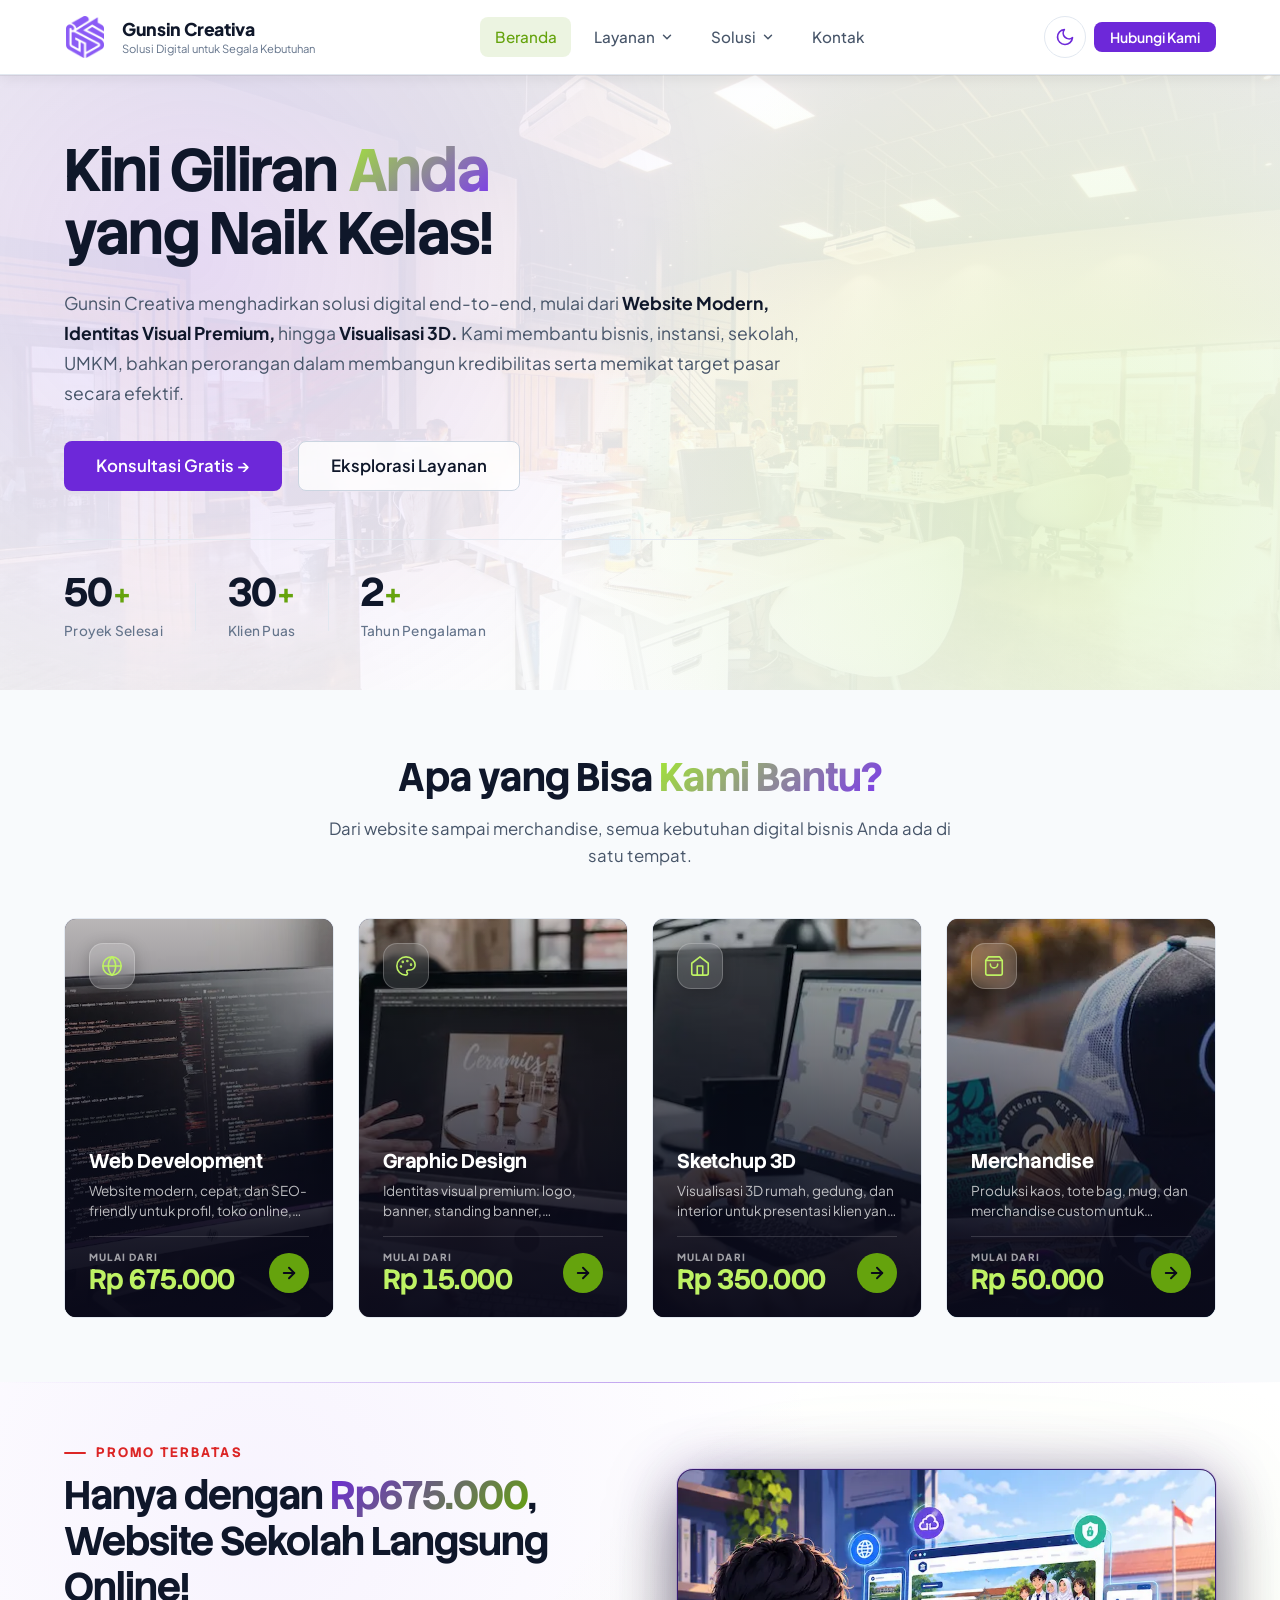
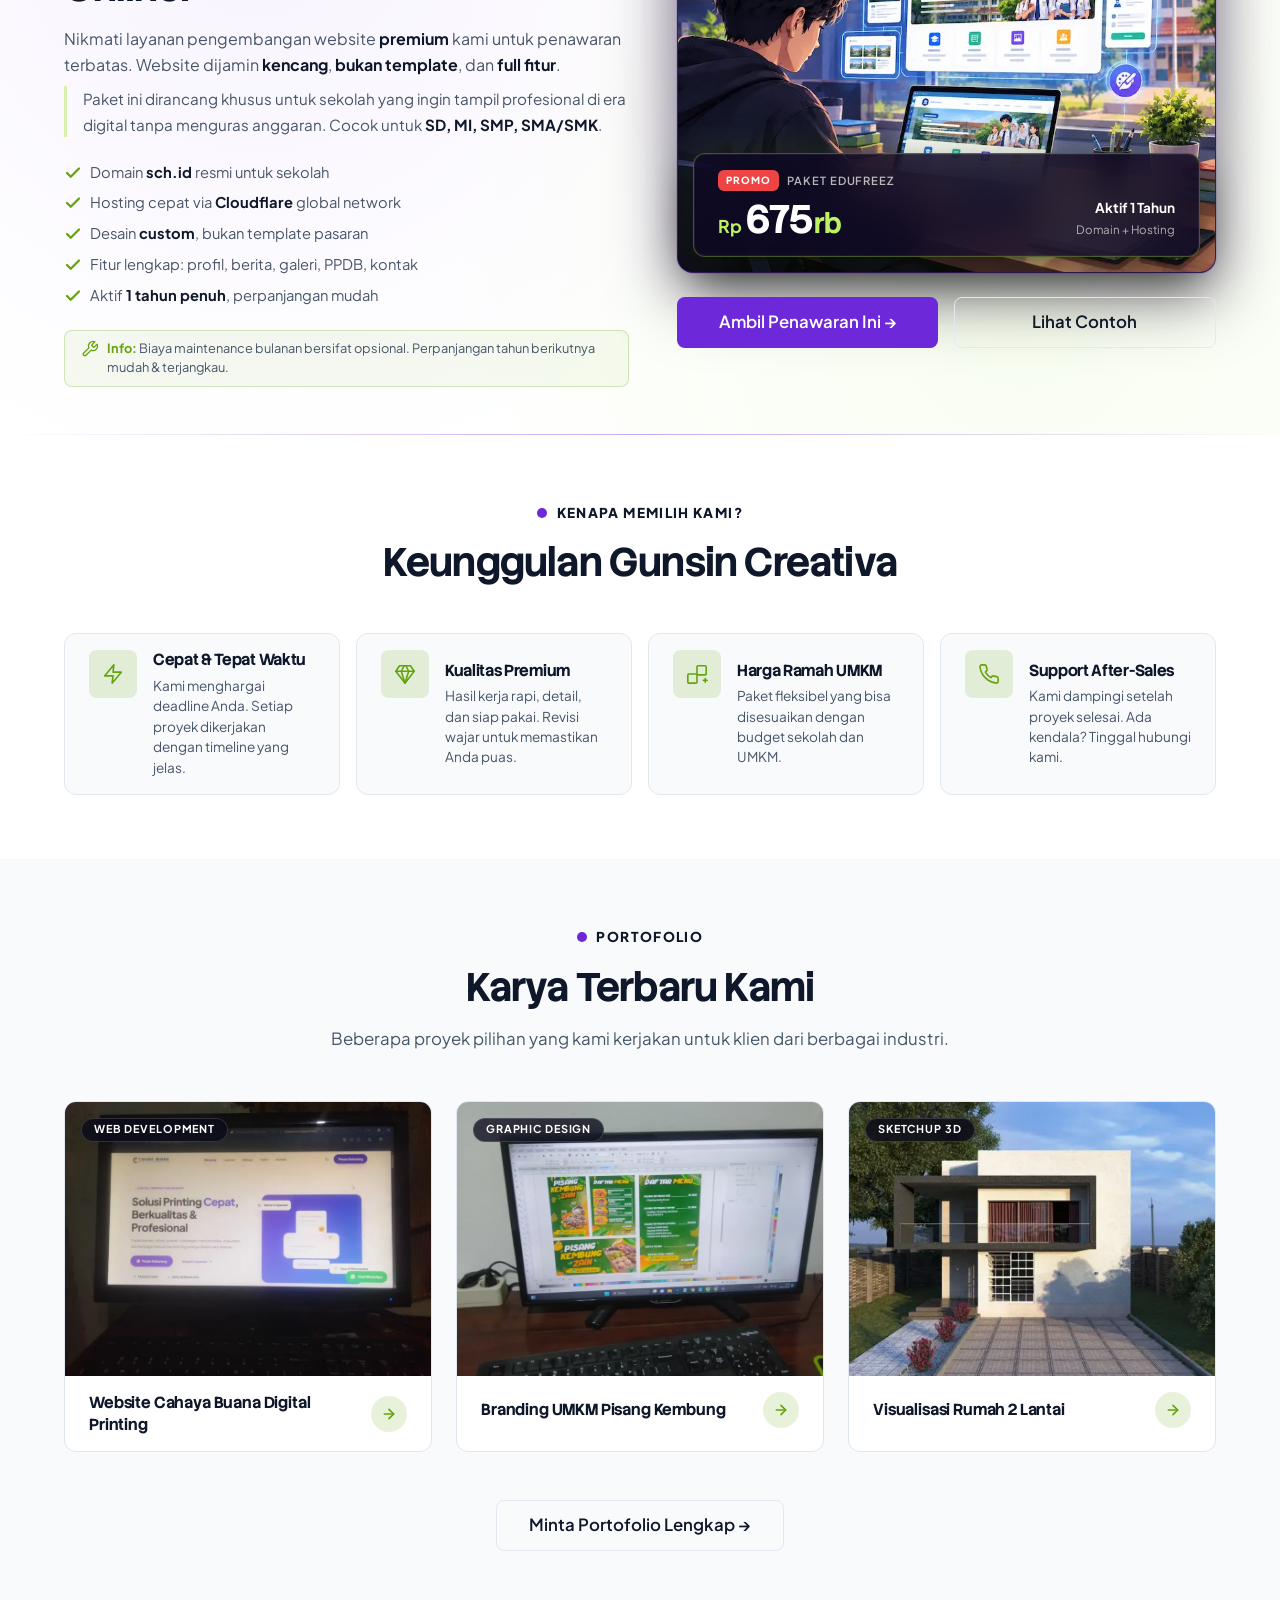
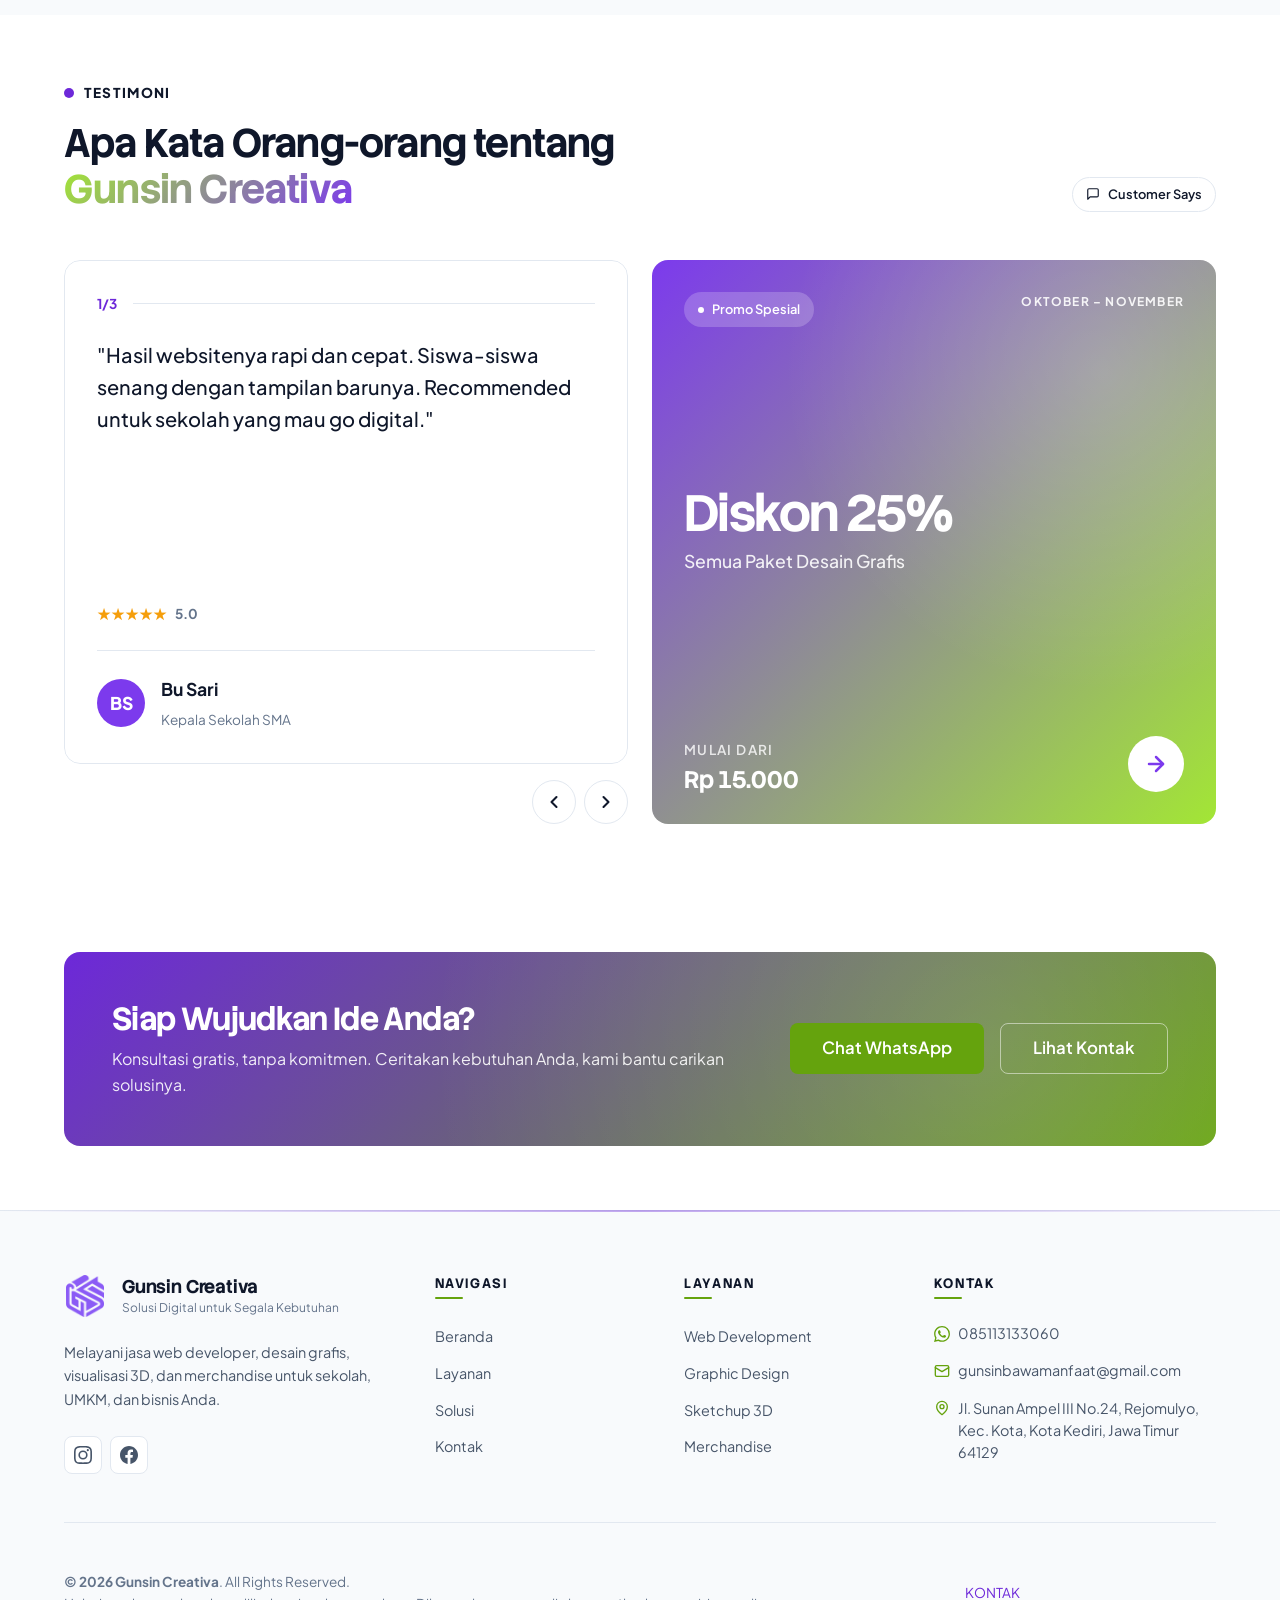
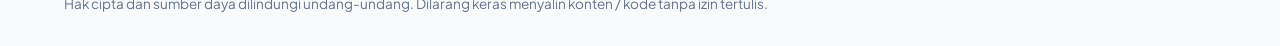
==== commit 1dd6b901: "Add missing price value to promo card" ====
--- a/index.html
+++ b/index.html
@@ -464,6 +464,7 @@
                         <div class="promo-bottom">
                             <div class="promo-price">
                                 <span class="promo-label">Mulai dari</span>
+                                <span class="promo-price-value">Rp 15.000</span>
                             </div>
                             <a href="graphic-design.html" class="promo-btn-arrow" aria-label="Lihat Promo Desain Grafis">
                                 <svg viewBox="0 0 24 24" fill="none" stroke="currentColor" stroke-width="2.5" stroke-linecap="round" stroke-linejoin="round"><line x1="5" y1="12" x2="19" y2="12"></line><polyline points="12 5 19 12 12 19"></polyline></svg>
--- a/assets/css/pages.css
+++ b/assets/css/pages.css
@@ -4382,6 +4382,20 @@
     margin-bottom: 0.25rem;
 }
 
+.promo-price {
+    display: flex;
+    flex-direction: column;
+    gap: 0.2rem;
+}
+
+.promo-price-value {
+    font-family: var(--font-display);
+    font-size: 1.5rem;
+    font-weight: 800;
+    color: #ffffff;
+    line-height: 1;
+}
+
 .promo-btn-arrow {
     display: flex;
     align-items: center;
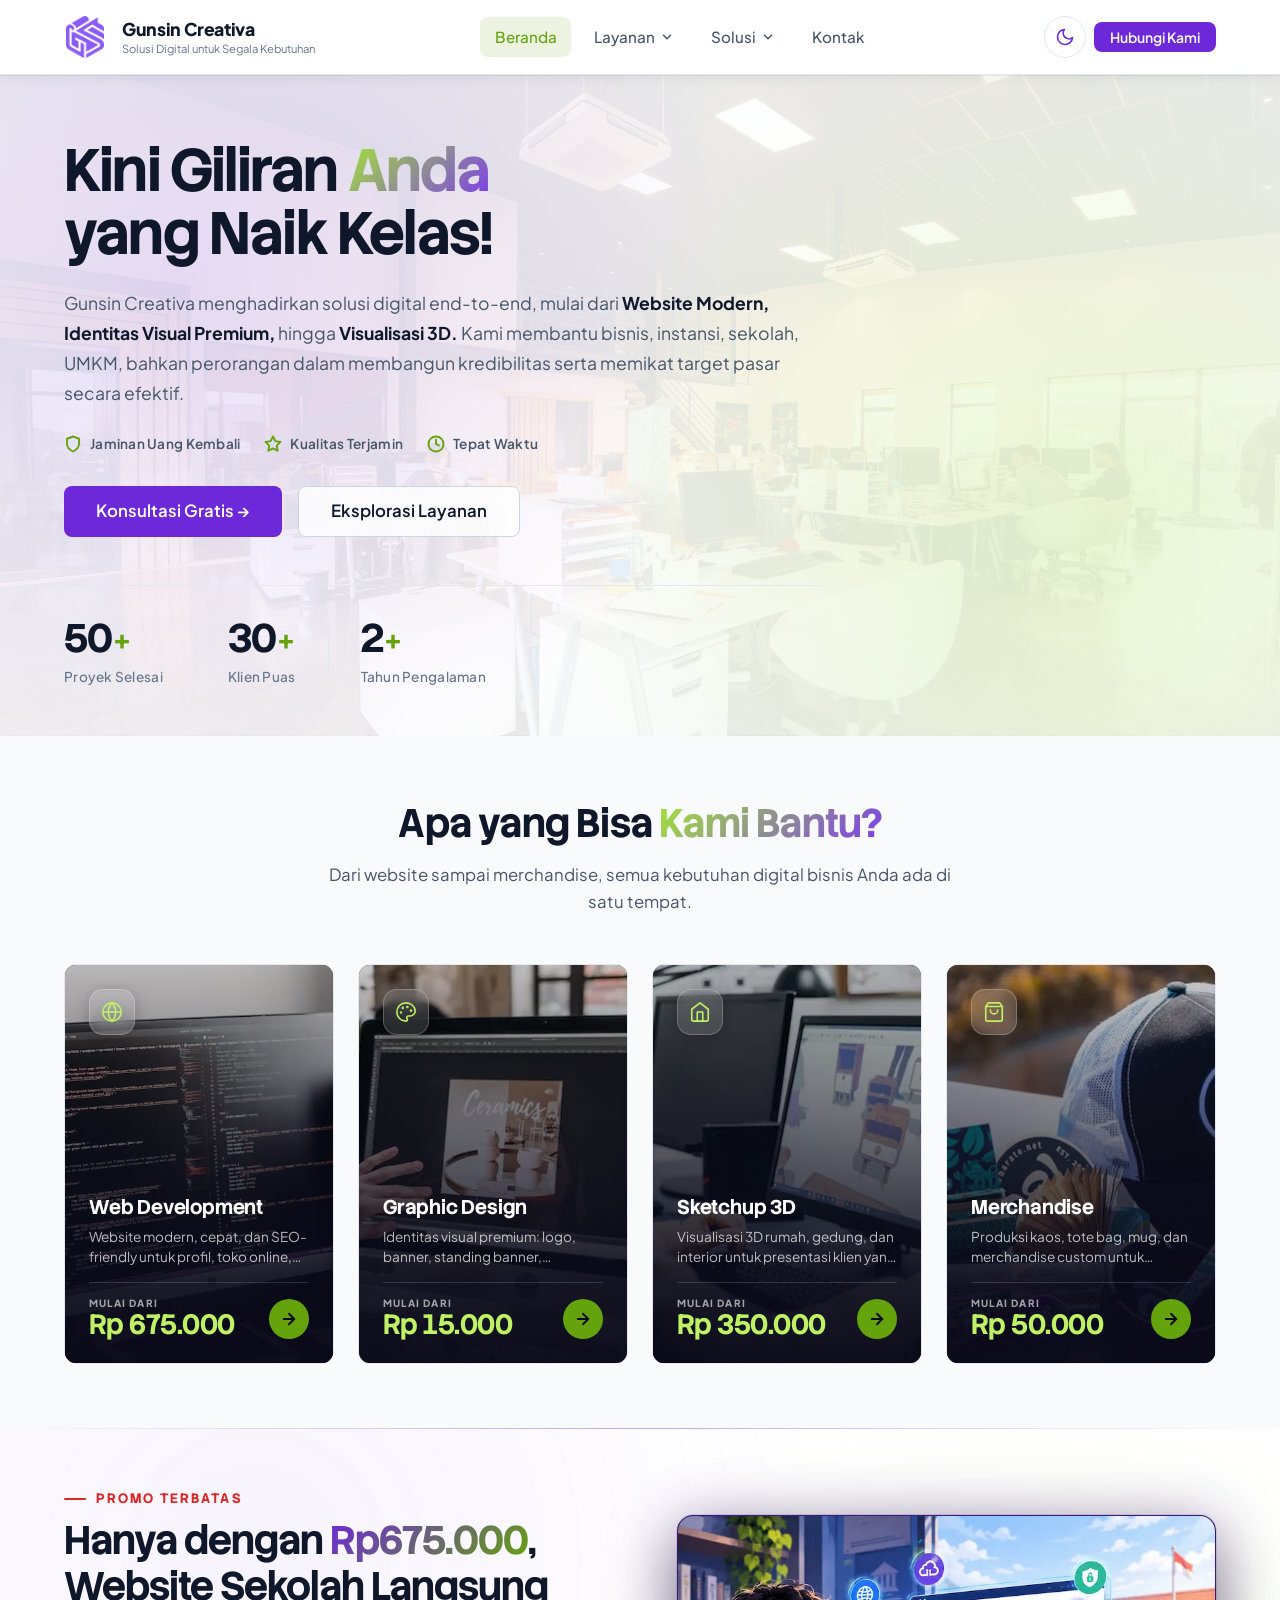
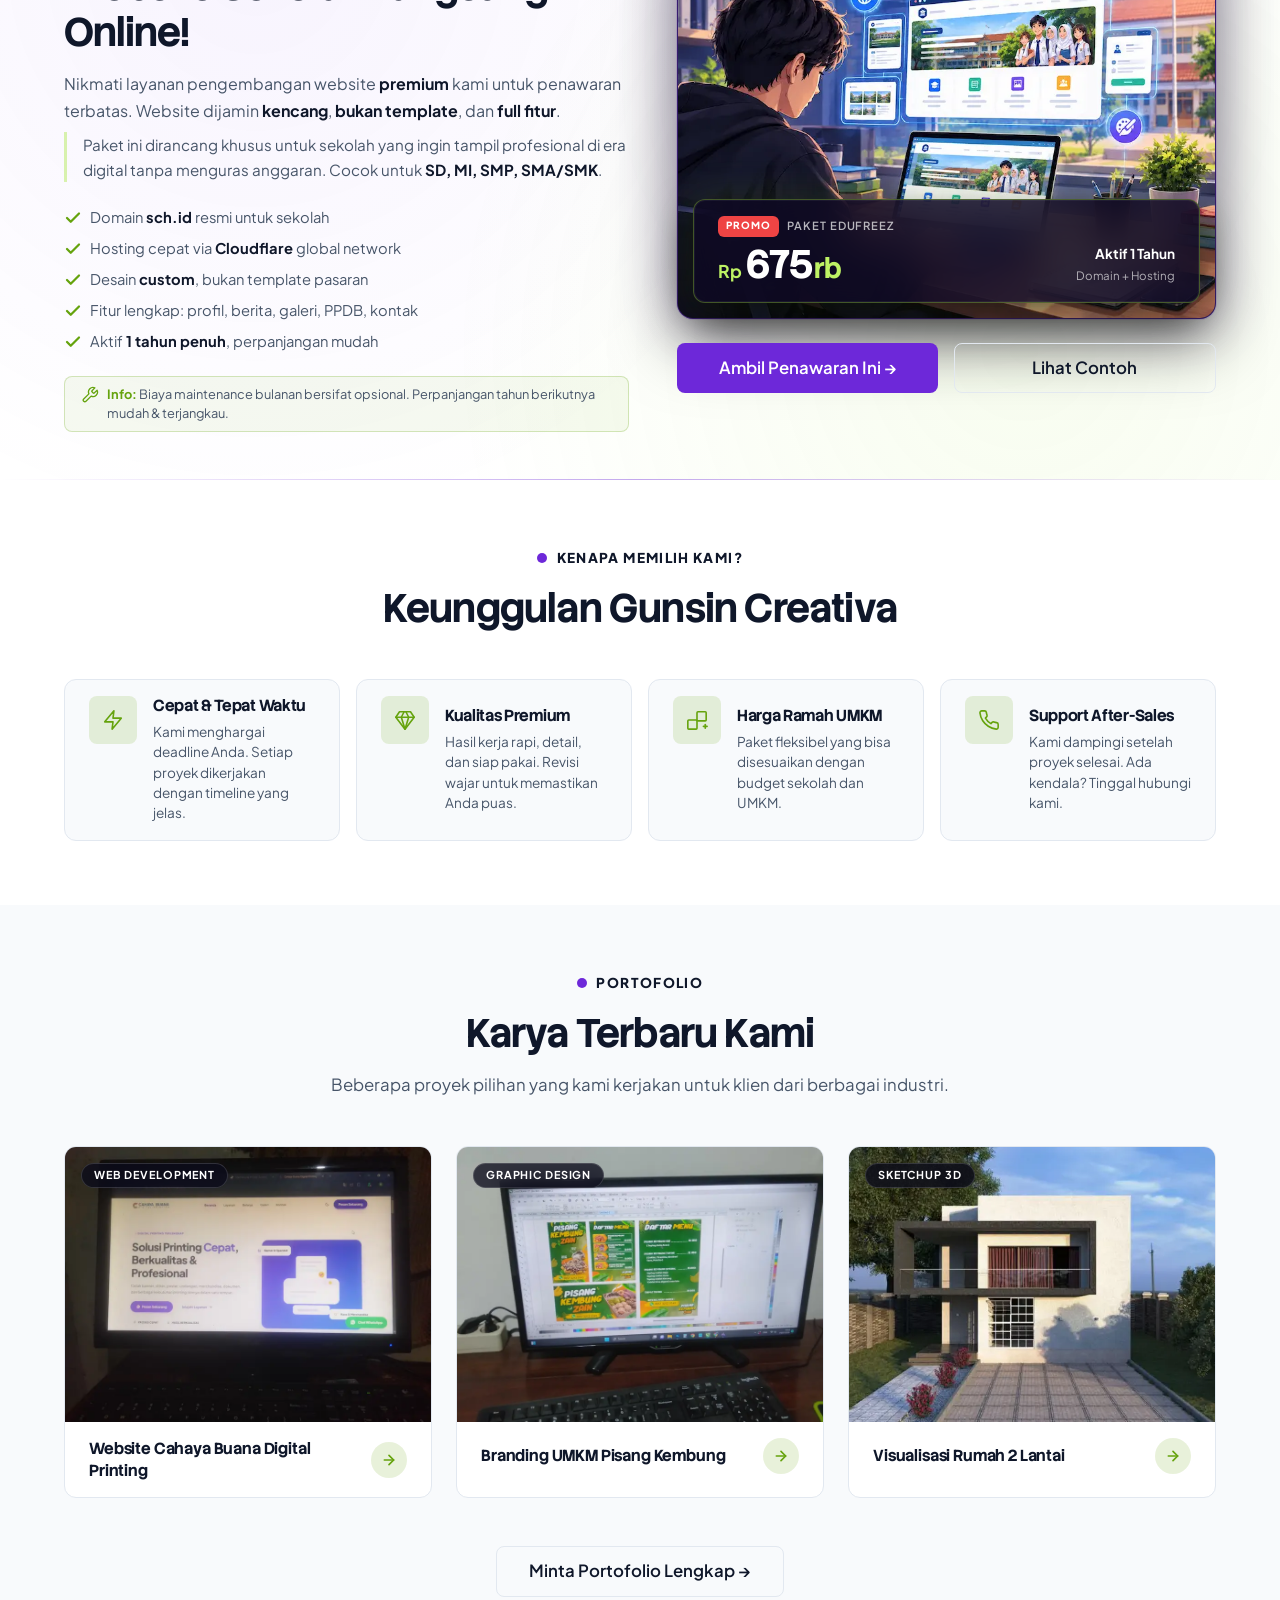
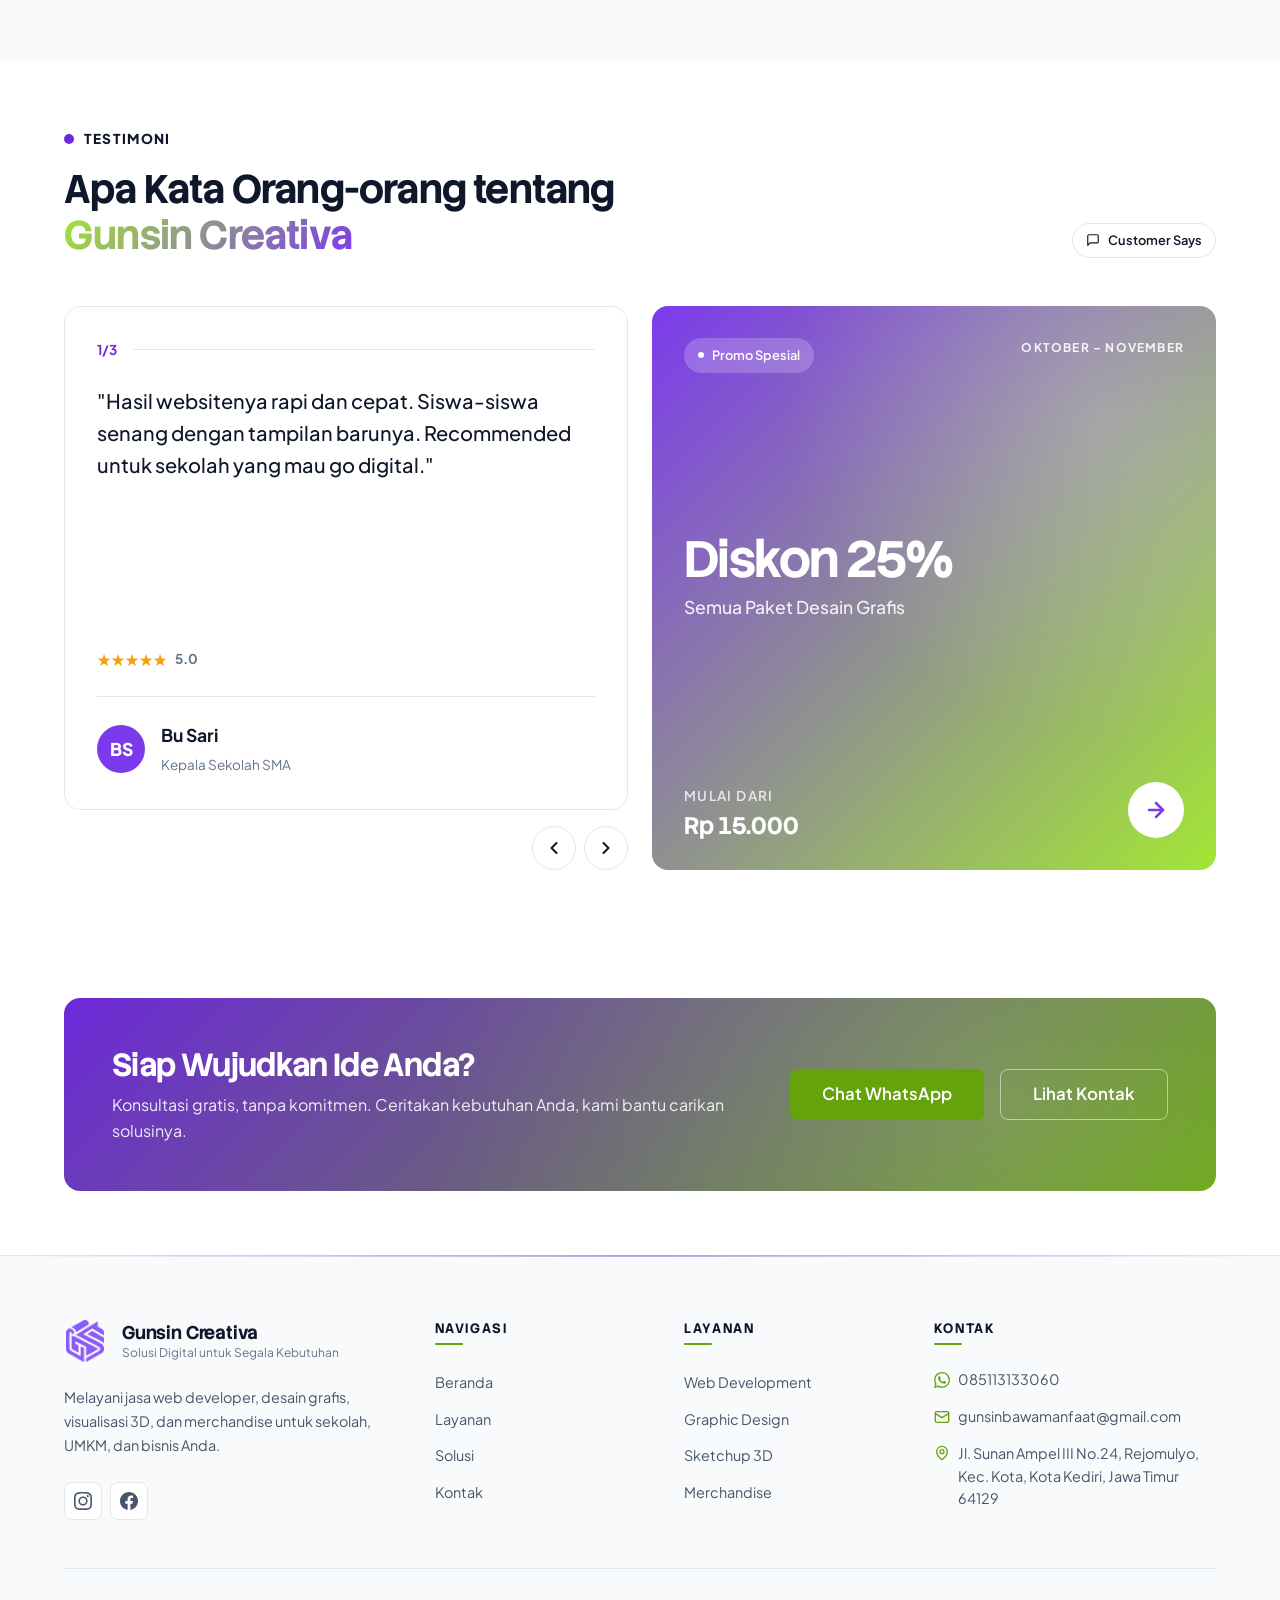
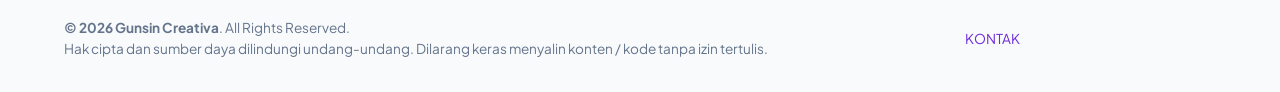
==== commit dbf8da07: "Fix hero badges text color for light mode" ====
--- a/index.html
+++ b/index.html
@@ -157,6 +157,22 @@
                         dalam membangun kredibilitas serta memikat target pasar secara efektif.
                     </p>
 
+                    <!-- Hero Badges -->
+                    <div class="hero-badges">
+                        <div class="h-badge">
+                            <svg viewBox="0 0 24 24" fill="none" stroke="currentColor" stroke-width="2.5" stroke-linecap="round" stroke-linejoin="round"><path d="M12 22s8-4 8-10V5l-8-3-8 3v7c0 6 8 10 8 10z"/></svg>
+                            <span>Jaminan Uang Kembali</span>
+                        </div>
+                        <div class="h-badge">
+                            <svg viewBox="0 0 24 24" fill="none" stroke="currentColor" stroke-width="2.5" stroke-linecap="round" stroke-linejoin="round"><polygon points="12 2 15.09 8.26 22 9.27 17 14.14 18.18 21.02 12 17.77 5.82 21.02 7 14.14 2 9.27 8.91 8.26 12 2"/></svg>
+                            <span>Kualitas Terjamin</span>
+                        </div>
+                        <div class="h-badge">
+                            <svg viewBox="0 0 24 24" fill="none" stroke="currentColor" stroke-width="2.5" stroke-linecap="round" stroke-linejoin="round"><circle cx="12" cy="12" r="10"/><polyline points="12 6 12 12 16 14"/></svg>
+                            <span>Tepat Waktu</span>
+                        </div>
+                    </div>
+
                     <div class="hero-cta">
                         <a href="https://wa.me/6285113133060?text=Halo%20Gunsin%20Creativa%2C%20saya%20ingin%20konsultasi"
                            class="btn btn-primary btn-lg" target="_blank" rel="noopener">
--- a/assets/css/pages.css
+++ b/assets/css/pages.css
@@ -4454,4 +4454,51 @@
         min-height: 300px;
         padding: var(--space-lg);
     }
+}
+
+/* ============================================================
+   HERO BADGES (Fitur Tambahan di bawah Subtitle)
+   ============================================================ */
+.hero-badges {
+    display: flex;
+    flex-wrap: wrap;
+    gap: var(--space-lg);
+    margin-top: calc(-1 * var(--space-sm)); /* Merapatkan sedikit ke subtitle */
+    margin-bottom: var(--space-xl);
+}
+
+.h-badge {
+    display: flex;
+    align-items: center;
+    gap: 0.5rem;
+    color: rgba(255, 255, 255, 0.85);
+    font-size: 0.85rem;
+    font-weight: 600;
+    letter-spacing: 0.02em;
+}
+
+.h-badge svg {
+    width: 18px;
+    height: 18px;
+    color: var(--accent-secondary); /* Ikon berwarna hijau/aksen */
+    flex-shrink: 0;
+}
+
+@media (max-width: 480px) {
+    .hero-badges {
+        gap: var(--space-sm);
+        flex-direction: column; /* Menyusun ke bawah di layar sangat kecil */
+        align-items: flex-start;
+    }
+}
+
+/* ============================================================
+   LIGHT MODE FIX — Hero Badges
+   ============================================================ */
+[data-theme="light"] .h-badge {
+    color: #475569; /* Teks abu-abu gelap agar terbaca di background terang */
+}
+
+[data-theme="light"] .h-badge svg {
+    color: #65a30d; /* Warna ikon hijau yang lebih gelap (mengikuti tema light) */
 }
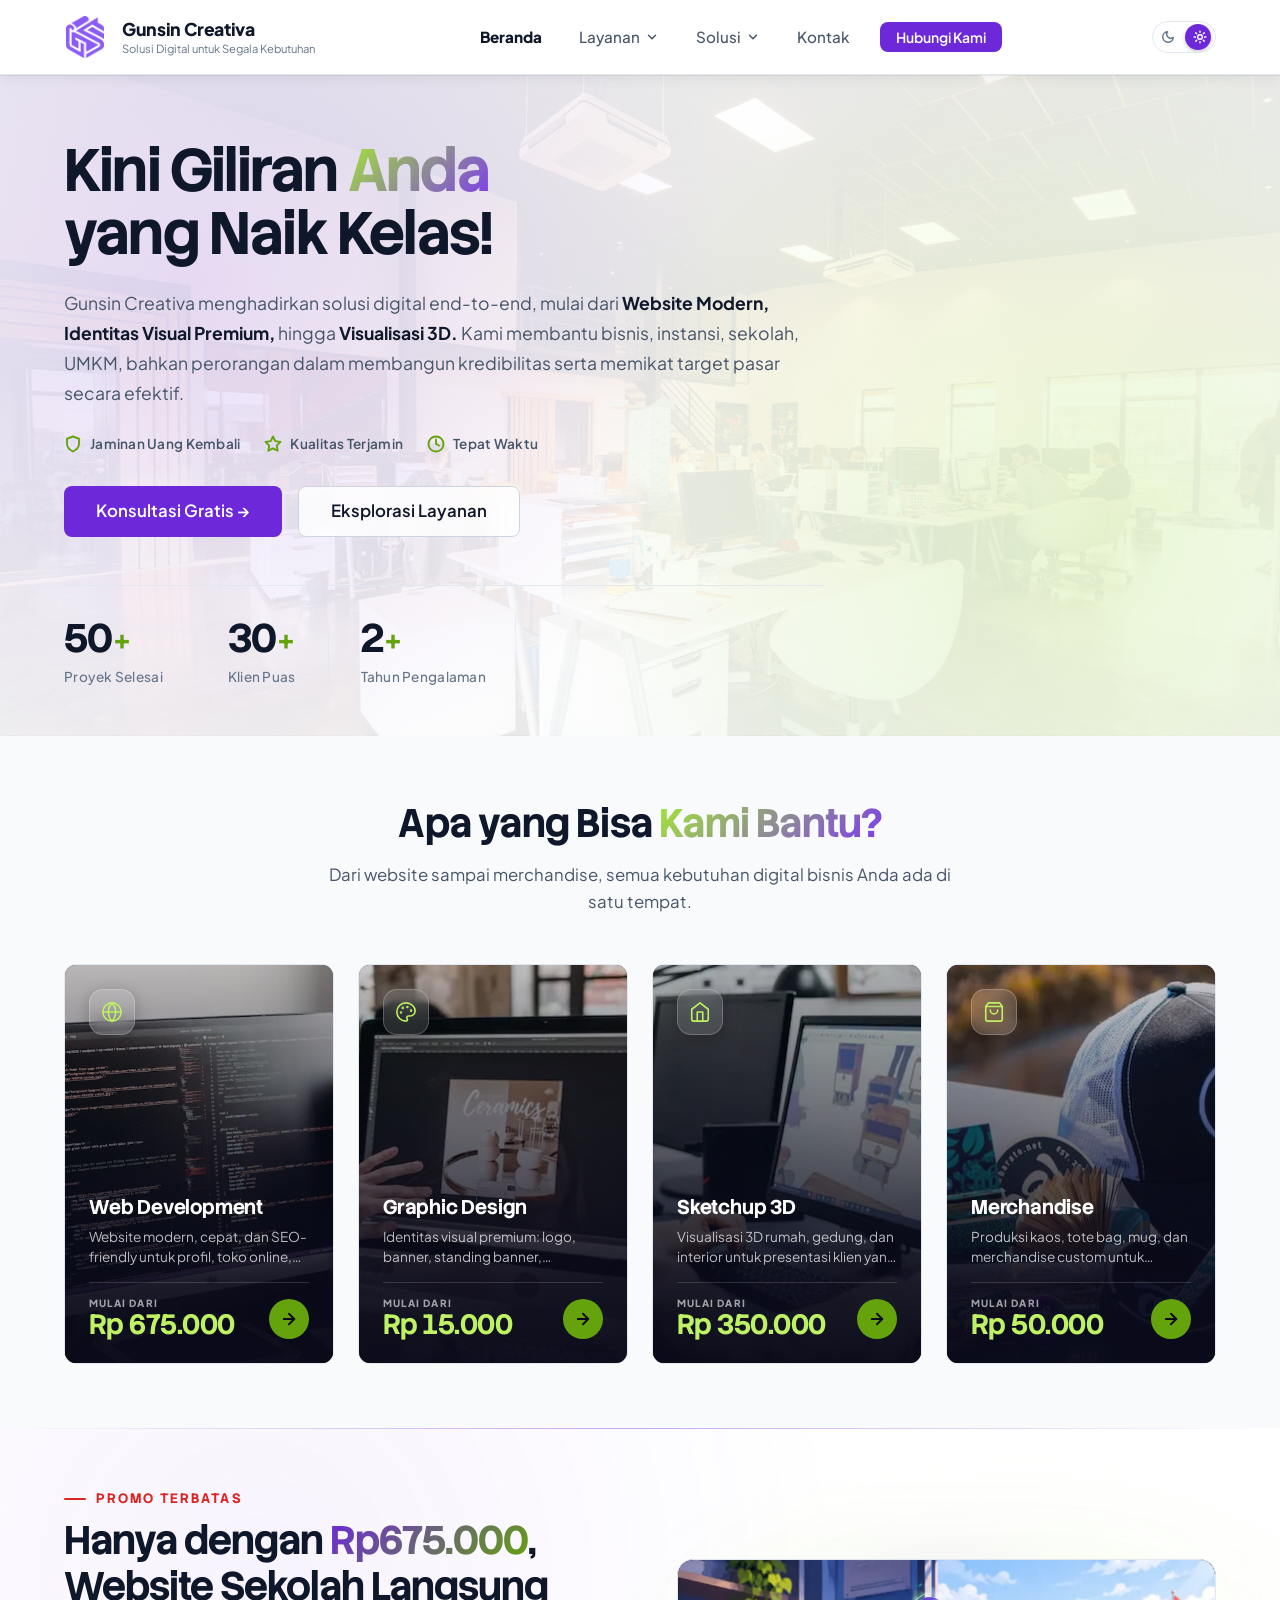
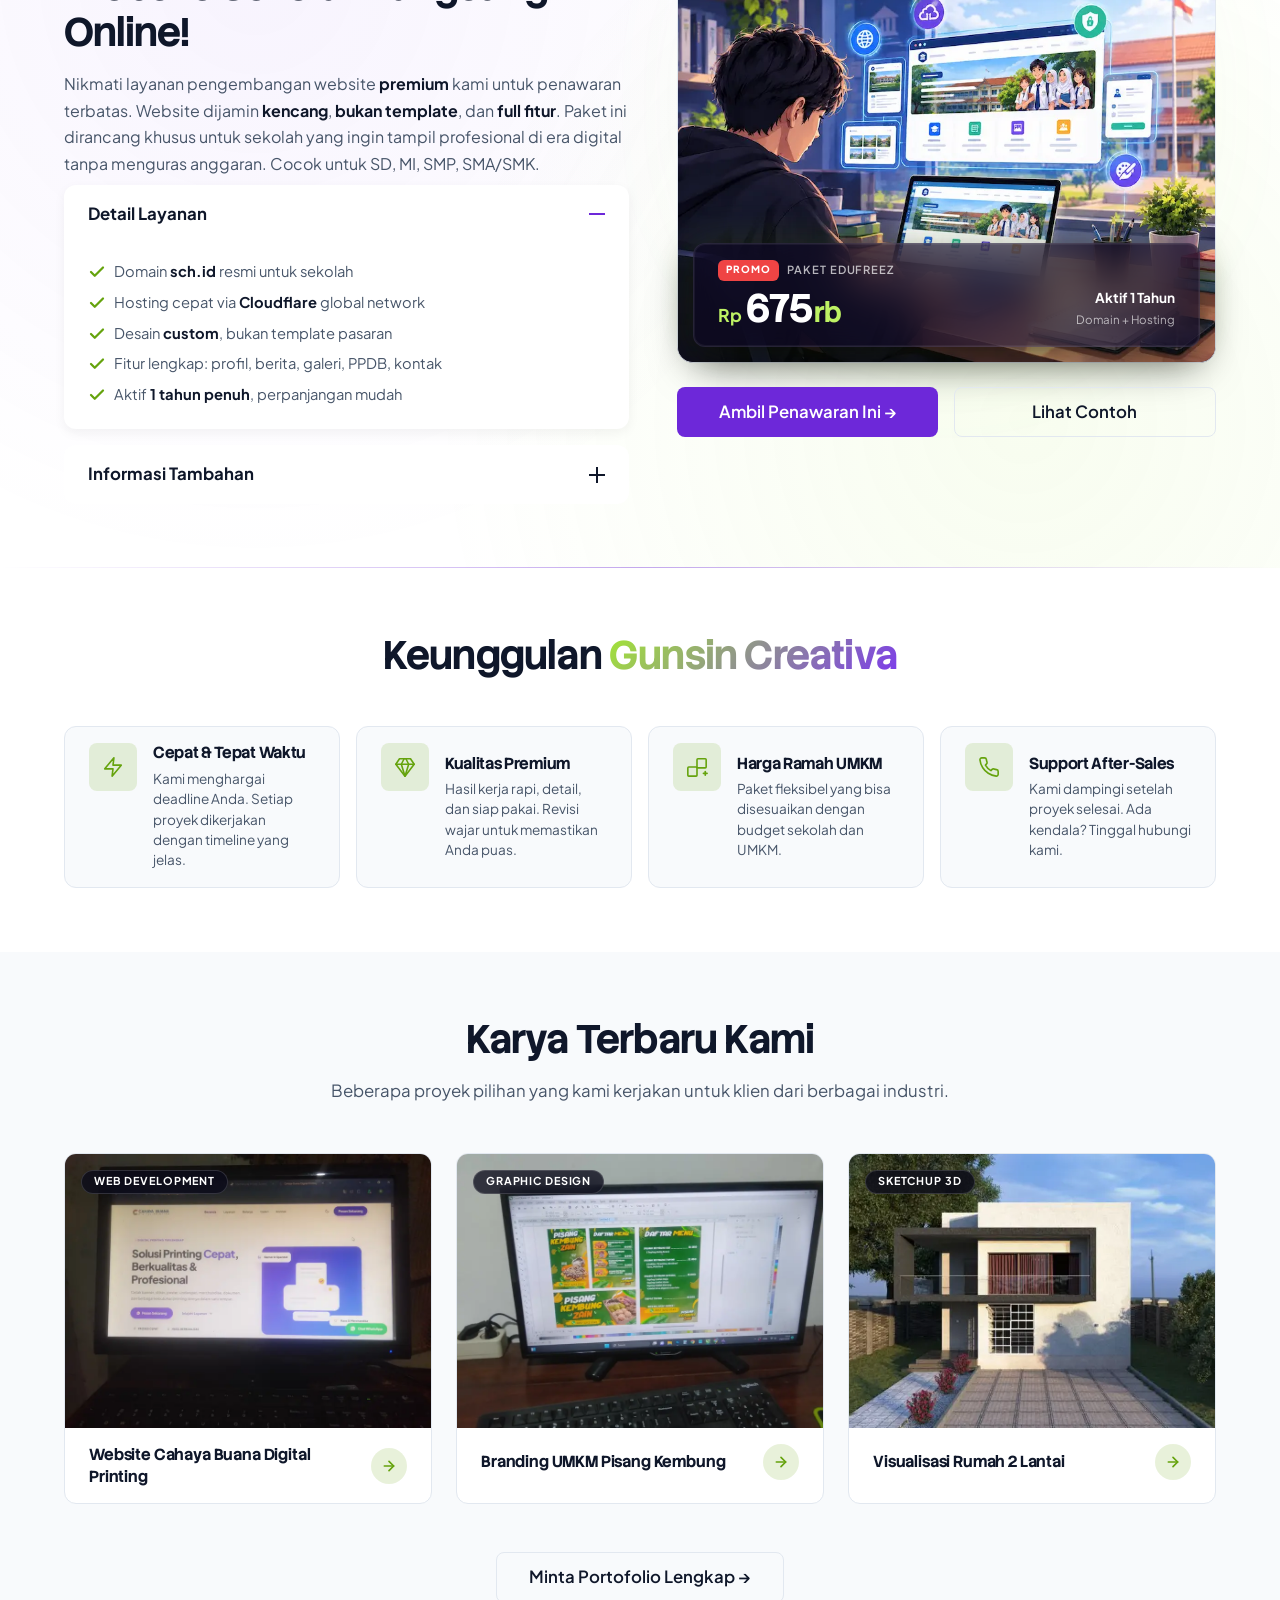
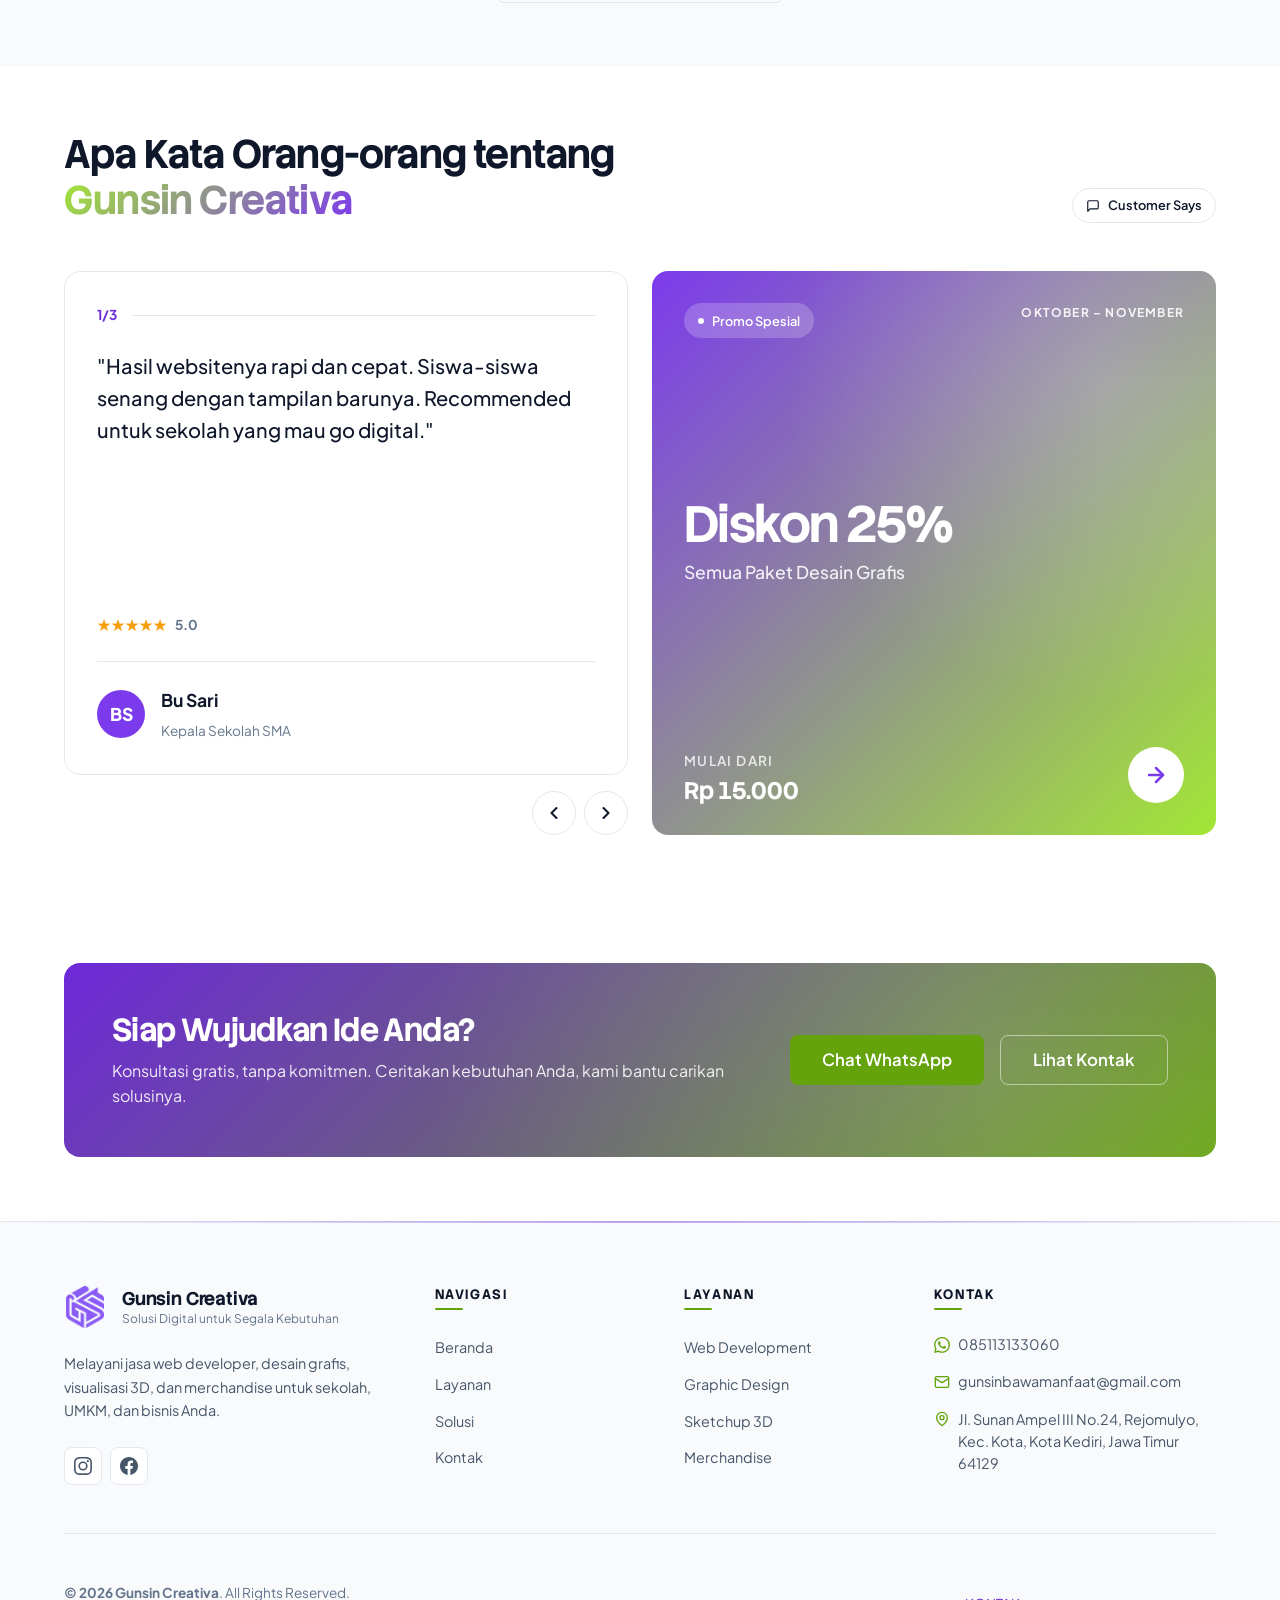
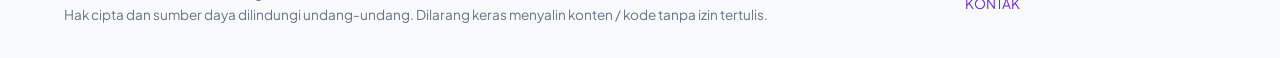
==== commit b155b5ff: "Perbaikan Edustarz Section Promo" ====
--- a/index.html
+++ b/index.html
@@ -228,7 +228,7 @@
             <div class="container">
                 <div class="edustarz-grid">
 
-                    <!-- ---------- KOLOM KIRI: PENAWARAN ---------- -->
+                    <!-- ---------- KOLOM KIRI: PENAWARAN & ACCORDION ---------- -->
                     <div class="edustarz-content">
                         <span class="edustarz-eyebrow">PROMO TERBATAS</span>
 
@@ -238,47 +238,49 @@
 
                         <p class="edustarz-desc">
                             Nikmati layanan pengembangan website <strong>premium</strong> kami untuk penawaran terbatas. Website dijamin <strong>kencang</strong>, <strong>bukan template</strong>, dan <strong>full fitur</strong>.
+                            Paket ini dirancang khusus untuk sekolah yang ingin tampil profesional di era digital tanpa menguras anggaran. Cocok untuk SD, MI, SMP, SMA/SMK.
                         </p>
 
-                        <p class="edustarz-desc-2">
-                            Paket ini dirancang khusus untuk sekolah yang ingin tampil profesional di era digital tanpa menguras anggaran. Cocok untuk <strong>SD, MI, SMP, SMA/SMK</strong>.
-                        </p>
-
-                        <ul class="edustarz-features">
-                            <li>
-                                <svg viewBox="0 0 24 24" fill="none" stroke="currentColor" stroke-width="3" stroke-linecap="round" stroke-linejoin="round"><polyline points="20 6 9 17 4 12"/></svg>
-                                <span>Domain <strong>sch.id</strong> resmi untuk sekolah</span>
-                            </li>
-                            <li>
-                                <svg viewBox="0 0 24 24" fill="none" stroke="currentColor" stroke-width="3" stroke-linecap="round" stroke-linejoin="round"><polyline points="20 6 9 17 4 12"/></svg>
-                                <span>Hosting cepat via <strong>Cloudflare</strong> global network</span>
-                            </li>
-                            <li>
-                                <svg viewBox="0 0 24 24" fill="none" stroke="currentColor" stroke-width="3" stroke-linecap="round" stroke-linejoin="round"><polyline points="20 6 9 17 4 12"/></svg>
-                                <span>Desain <strong>custom</strong>, bukan template pasaran</span>
-                            </li>
-                            <li>
-                                <svg viewBox="0 0 24 24" fill="none" stroke="currentColor" stroke-width="3" stroke-linecap="round" stroke-linejoin="round"><polyline points="20 6 9 17 4 12"/></svg>
-                                <span>Fitur lengkap: profil, berita, galeri, PPDB, kontak</span>
-                            </li>
-                            <li>
-                                <svg viewBox="0 0 24 24" fill="none" stroke="currentColor" stroke-width="3" stroke-linecap="round" stroke-linejoin="round"><polyline points="20 6 9 17 4 12"/></svg>
-                                <span>Aktif <strong>1 tahun penuh</strong>, perpanjangan mudah</span>
-                            </li>
-                        </ul>
-
-                        <div class="edustarz-note">
-                            <svg viewBox="0 0 24 24" fill="none" stroke="currentColor" stroke-width="1.75" stroke-linecap="round" stroke-linejoin="round" aria-hidden="true">
-                                <path d="M14.7 6.3a1 1 0 0 0 0 1.4l1.6 1.6a1 1 0 0 0 1.4 0l3.77-3.77a6 6 0 0 1-7.94 7.94l-6.91 6.91a2.12 2.12 0 0 1-3-3l6.91-6.91a6 6 0 0 1 7.94-7.94l-3.76 3.76z"/>
-                            </svg>
-                            <span><strong>Info:</strong> Biaya maintenance bulanan bersifat opsional. Perpanjangan tahun berikutnya mudah &amp; terjangkau.</span>
-                        </div>
+                        <!-- ACCORDION 1: DETAIL -->
+                        <details class="edu-accordion" open>
+                            <summary>Detail Layanan <span class="acc-icon"></span></summary>
+                            <div class="edu-acc-content">
+                                <ul class="edustarz-features">
+                                    <li>
+                                        <svg viewBox="0 0 24 24" fill="none" stroke="currentColor" stroke-width="3" stroke-linecap="round" stroke-linejoin="round"><polyline points="20 6 9 17 4 12"/></svg>
+                                        <span>Domain <strong>sch.id</strong> resmi untuk sekolah</span>
+                                    </li>
+                                    <li>
+                                        <svg viewBox="0 0 24 24" fill="none" stroke="currentColor" stroke-width="3" stroke-linecap="round" stroke-linejoin="round"><polyline points="20 6 9 17 4 12"/></svg>
+                                        <span>Hosting cepat via <strong>Cloudflare</strong> global network</span>
+                                    </li>
+                                    <li>
+                                        <svg viewBox="0 0 24 24" fill="none" stroke="currentColor" stroke-width="3" stroke-linecap="round" stroke-linejoin="round"><polyline points="20 6 9 17 4 12"/></svg>
+                                        <span>Desain <strong>custom</strong>, bukan template pasaran</span>
+                                    </li>
+                                    <li>
+                                        <svg viewBox="0 0 24 24" fill="none" stroke="currentColor" stroke-width="3" stroke-linecap="round" stroke-linejoin="round"><polyline points="20 6 9 17 4 12"/></svg>
+                                        <span>Fitur lengkap: profil, berita, galeri, PPDB, kontak</span>
+                                    </li>
+                                    <li>
+                                        <svg viewBox="0 0 24 24" fill="none" stroke="currentColor" stroke-width="3" stroke-linecap="round" stroke-linejoin="round"><polyline points="20 6 9 17 4 12"/></svg>
+                                        <span>Aktif <strong>1 tahun penuh</strong>, perpanjangan mudah</span>
+                                    </li>
+                                </ul>
+                            </div>
+                        </details>
+
+                        <!-- ACCORDION 2: INFO -->
+                        <details class="edu-accordion">
+                            <summary>Informasi Tambahan <span class="acc-icon"></span></summary>
+                            <div class="edu-acc-content">
+                                <span><strong>Info:</strong> Biaya maintenance bulanan bersifat opsional. Perpanjangan tahun berikutnya mudah &amp; terjangkau.</span>
+                            </div>
+                        </details>
                     </div>
 
                     <!-- ---------- KOLOM KANAN: FOTO + FLOATING PRICE + CTA ---------- -->
                     <div class="edustarz-visual">
-
-                        <!-- Photo wrapper dengan floating price box -->
                         <div class="edustarz-photo-wrap">
                             <div class="edustarz-photo">
                                 <img src="assets/img/edustarz-orang.webp"
@@ -287,7 +289,7 @@
                                      loading="lazy">
                             </div>
 
-                            <!-- Floating price box -->
+                            <!-- Opacity diturunkan di CSS -->
                             <div class="edustarz-pricebox">
                                 <div class="edustarz-pricebox-label">
                                     <span class="pricebox-tag">PROMO</span>
@@ -306,7 +308,6 @@
                             </div>
                         </div>
 
-                        <!-- CTA -->
                         <div class="edustarz-cta">
                             <a href="web-develop.html#sekolah"
                                class="btn btn-primary btn-lg" target="_blank" rel="noopener">
@@ -328,8 +329,7 @@
         <section class="why-us">
             <div class="container">
                 <div class="section-header">
-                    <span class="section-label">Kenapa Memilih Kami?</span>
-                    <h2 class="section-title">Keunggulan Gunsin Creativa</h2>
+                    <h2 class="section-title">Keunggulan <span class="text-accent">Gunsin Creativa</span></h2>
                 </div>
 
                 <div class="features-grid">
@@ -371,7 +371,6 @@
         <section class="portfolio">
             <div class="container">
                 <div class="section-header">
-                    <span class="section-label">Portofolio</span>
                     <h2 class="section-title">Karya Terbaru Kami</h2>
                     <p class="section-subtitle">
                         Beberapa proyek pilihan yang kami kerjakan untuk klien dari berbagai industri.
@@ -398,7 +397,6 @@
             <div class="container">
                 <div class="testi-header-ref">
                     <div>
-                        <span class="section-label">TESTIMONI</span>
                         <h2 class="section-title">Apa Kata Orang-orang tentang <span class="text-accent">Gunsin Creativa</span></h2>
                     </div>
                     <div class="testi-badges">
--- a/assets/css/components.css
+++ b/assets/css/components.css
@@ -988,4 +988,94 @@
     height: 42px;
     object-fit: contain;
     flex-shrink: 0;
+}
+
+/* ============================================================
+   NAVBAR CLEAN & TOGGLE SWITCH REDESIGN
+   ============================================================ */
+
+/* Nav Link aktif tanpa background, hanya bold */
+.nav-link {
+    background: transparent !important;
+}
+
+.nav-link.active {
+    background: transparent !important;
+    color: var(--text-primary) !important;
+    font-weight: 800;
+}
+
+.nav-link:hover {
+    background: transparent !important;
+    color: var(--text-primary);
+}
+
+/* Posisi CTA di ujung Navbar */
+.nav-cta-item {
+    margin-left: var(--space-sm);
+}
+
+/* Desain Toggle Switch */
+.theme-toggle {
+    position: relative;
+    width: 64px;
+    height: 32px;
+    border-radius: 50px;
+    background: var(--bg-elevated);
+    border: 1px solid var(--border-color);
+    display: flex;
+    align-items: center;
+    justify-content: space-between;
+    padding: 0 8px;
+    cursor: pointer;
+    overflow: hidden;
+}
+
+.theme-toggle svg {
+    width: 14px;
+    height: 14px;
+    z-index: 2;
+    transition: color 0.3s ease;
+}
+
+/* Bulatan penggeser */
+.theme-toggle::before {
+    content: '';
+    position: absolute;
+    top: 2px;
+    left: 2px;
+    width: 26px;
+    height: 26px;
+    border-radius: 50%;
+    background: var(--accent-primary);
+    transition: transform 0.3s cubic-bezier(0.4, 0, 0.2, 1);
+    z-index: 1;
+    box-shadow: 0 2px 4px rgba(0,0,0,0.2);
+}
+
+/* Posisi Dark Mode (Default): Geser ke kiri, Ikon Bulan Putih */
+[data-theme="dark"] .theme-toggle::before {
+    transform: translateX(0);
+}
+[data-theme="dark"] .icon-moon { color: #ffffff; }
+[data-theme="dark"] .icon-sun { color: var(--text-muted); }
+
+/* Posisi Light Mode: Geser ke kanan, Ikon Matahari Putih */
+[data-theme="light"] .theme-toggle::before {
+    transform: translateX(30px);
+}
+[data-theme="light"] .icon-sun { color: #ffffff; }
+[data-theme="light"] .icon-moon { color: var(--text-muted); }
+
+/* Responsive Mobile */
+@media (max-width: 768px) {
+    .nav-cta-item {
+        margin-left: 0;
+        margin-top: var(--space-md);
+    }
+    
+    .nav-cta-item .header-cta {
+        width: 100%;
+        display: inline-flex;
+    }
 }
--- a/assets/css/pages.css
+++ b/assets/css/pages.css
@@ -647,27 +647,6 @@
     color: var(--accent-secondary);
     flex-shrink: 0;
     margin-top: 3px;
-}
-
-.edustarz-note {
-    display: flex;
-    align-items: flex-start;
-    gap: var(--space-sm);
-    padding: var(--space-sm) var(--space-md);
-    background: rgba(163, 230, 53, 0.06);
-    border: 1px solid rgba(163, 230, 53, 0.2);
-    border-radius: var(--radius-md);
-    font-size: 0.8rem;
-    line-height: 1.5;
-    color: var(--text-secondary);
-}
-
-.edustarz-note svg {
-    width: 18px;
-    height: 18px;
-    color: var(--accent-secondary);
-    flex-shrink: 0;
-    margin-top: 1px;
 }
 
 .edustarz-note strong {
@@ -4501,4 +4480,104 @@
 
 [data-theme="light"] .h-badge svg {
     color: #65a30d; /* Warna ikon hijau yang lebih gelap (mengikuti tema light) */
+}
+
+/* ============================================================
+   EDUSTARZ REDESIGN (ACCORDION & NO SHADOW)
+   ============================================================ */
+
+/* 1. Modifikasi Gambar (Hilangkan Shadow) */
+.edustarz-photo {
+    box-shadow: none !important;
+    border: 1px solid var(--border-color);
+}
+
+/* 2. Modifikasi Price Box (Turunkan Opacity) */
+.edustarz-pricebox {
+    background: rgba(15, 10, 35, 0.65) !important; /* Opacity diturunkan dari 0.85 */
+    border: 1px solid rgba(255, 255, 255, 0.1);
+}
+
+/* 3. Styling Accordion (Collapsible) */
+.edu-accordion {
+    background: var(--bg-elevated);
+    border-radius: var(--radius-lg);
+    margin-bottom: var(--space-md);
+    overflow: hidden;
+    transition: all var(--transition-base);
+}
+
+.edu-accordion[open] {
+    box-shadow: 0 4px 12px rgba(0,0,0,0.05);
+}
+
+.edu-accordion summary {
+    display: flex;
+    justify-content: space-between;
+    align-items: center;
+    padding: var(--space-md) var(--space-lg);
+    font-weight: 700;
+    font-size: 1.05rem;
+    color: var(--text-primary);
+    cursor: pointer;
+    list-style: none;
+    user-select: none;
+}
+
+/* Sembunyikan panah default browser */
+.edu-accordion summary::-webkit-details-marker {
+    display: none;
+}
+
+/* Ikon Plus/Minus kustom */
+.acc-icon {
+    position: relative;
+    width: 16px;
+    height: 16px;
+    flex-shrink: 0;
+}
+
+.acc-icon::before,
+.acc-icon::after {
+    content: '';
+    position: absolute;
+    background: var(--text-primary);
+    transition: transform var(--transition-fast);
+}
+
+/* Garis horizontal */
+.acc-icon::before {
+    top: 50%;
+    left: 0;
+    width: 100%;
+    height: 2px;
+    transform: translateY(-50%);
+}
+
+/* Garis vertikal */
+.acc-icon::after {
+    left: 50%;
+    top: 0;
+    width: 2px;
+    height: 100%;
+    transform: translateX(-50%);
+}
+
+/* Rotasi ikon saat terbuka */
+.edu-accordion[open] .acc-icon::after {
+    transform: translateX(-50%) rotate(90deg);
+    opacity: 0;
+}
+.edu-accordion[open] .acc-icon::before {
+    background: var(--accent-primary);
+}
+
+.edu-acc-content {
+    padding: 0 var(--space-lg) var(--space-lg);
+    padding-top: var(--space-md);
+}
+
+/* Penyesuaian list di dalam accordion */
+.edu-acc-content .edustarz-features {
+    margin-bottom: 0;
 }
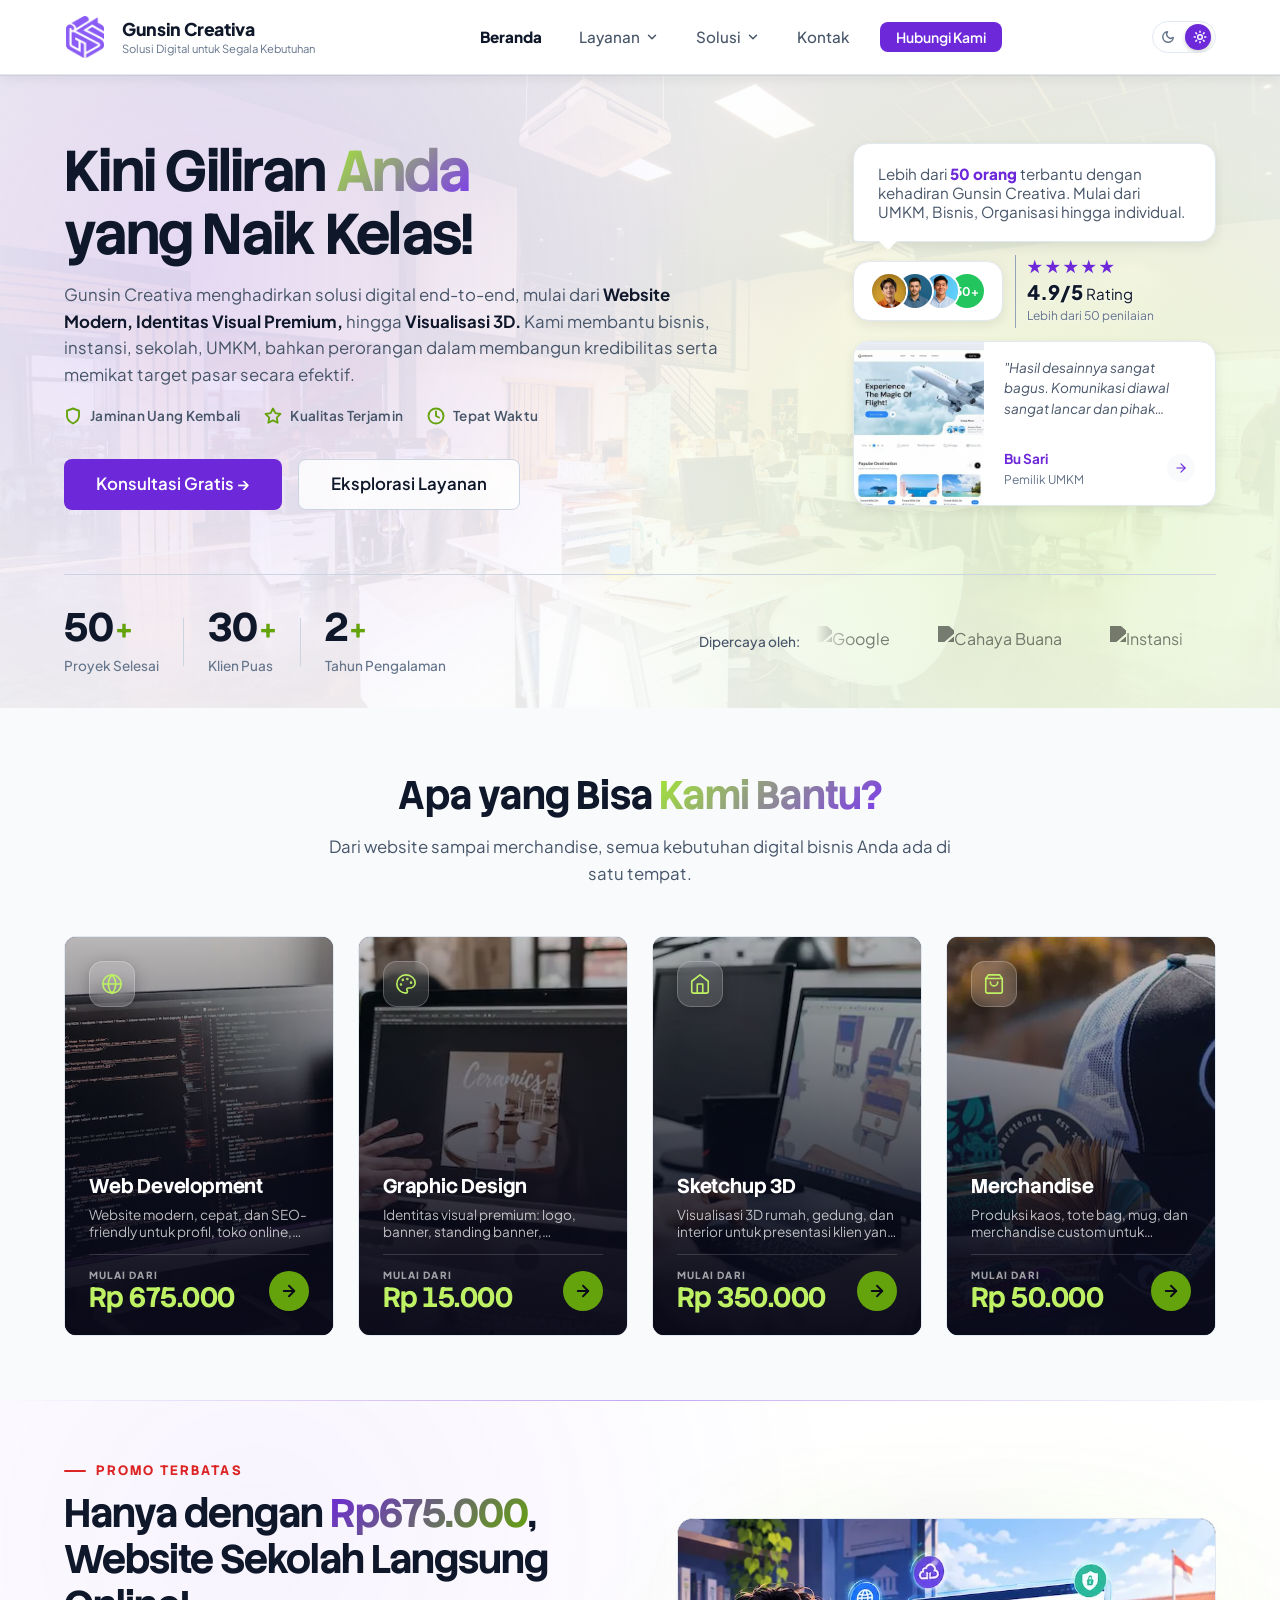
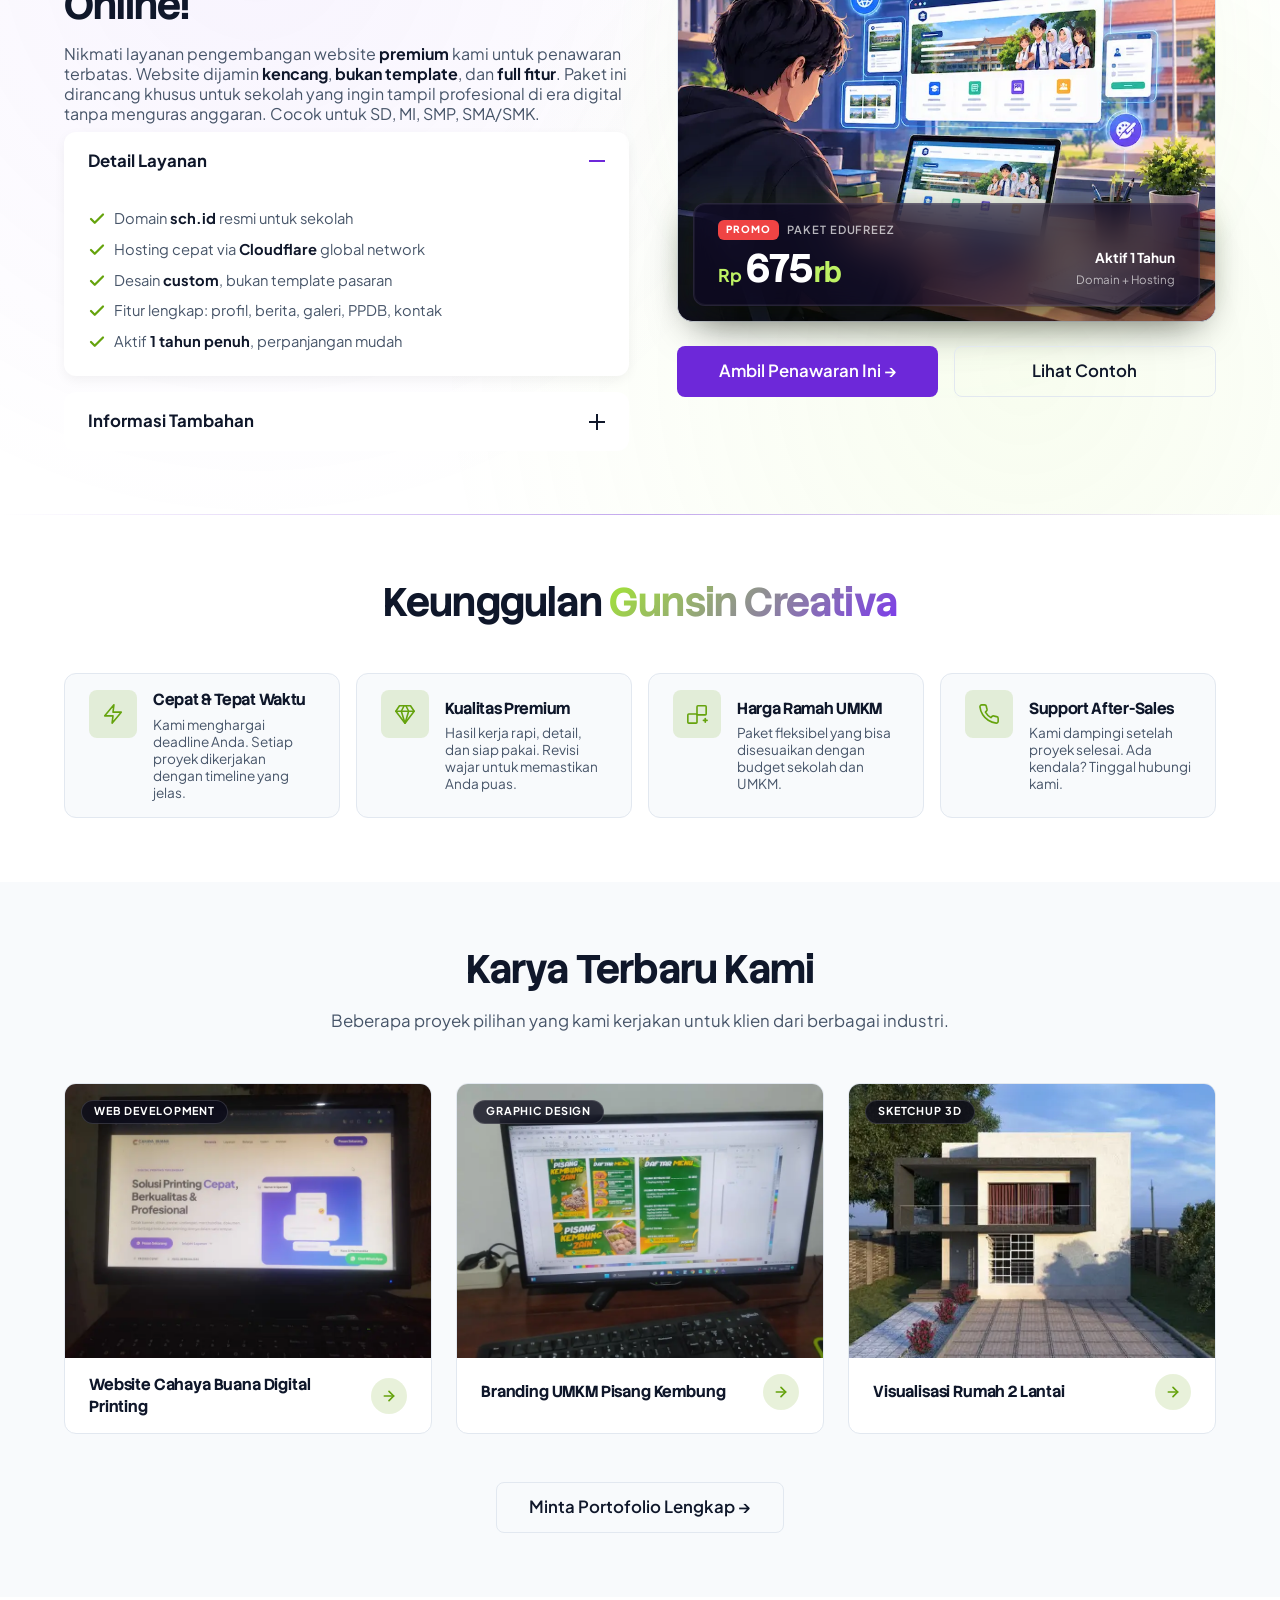
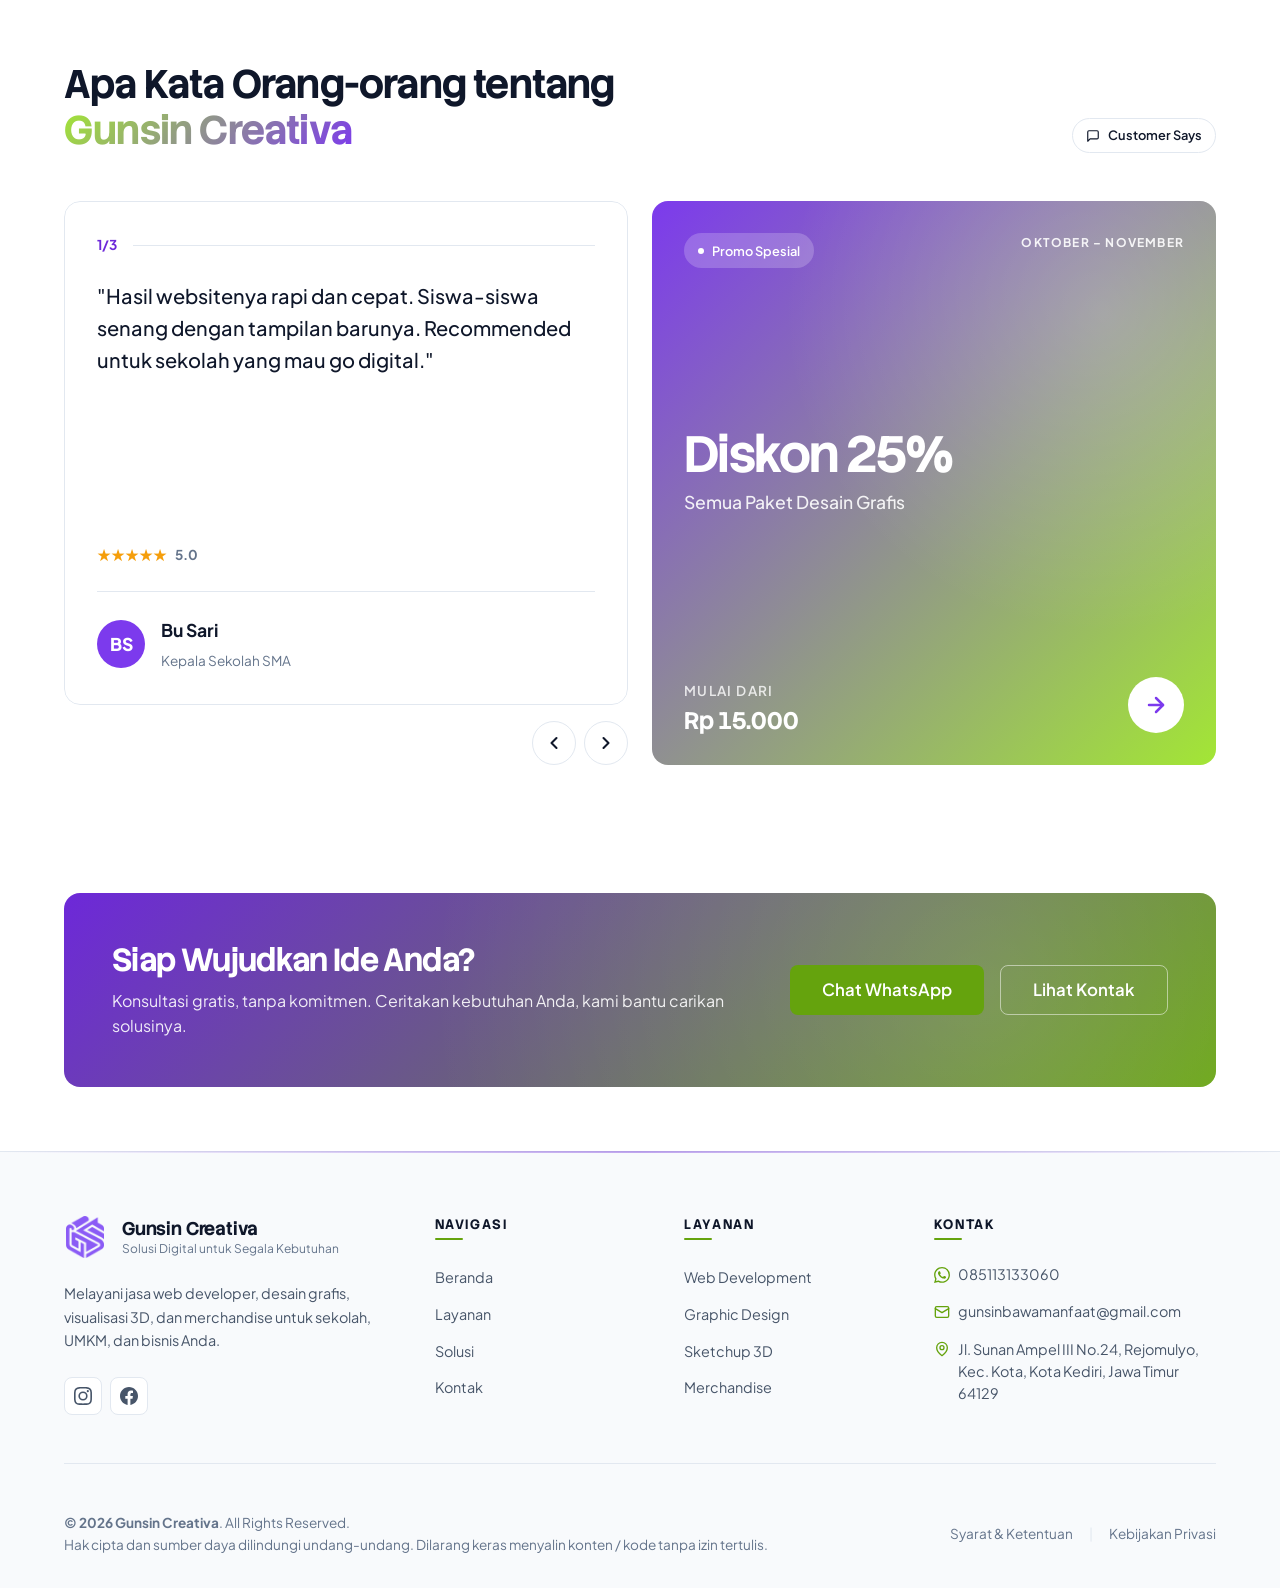
==== commit 8ec56d42: "Tambah fitur di hero section v1.0" ====
--- a/index.html
+++ b/index.html
@@ -135,7 +135,7 @@
     <header id="site-header"></header>
 
     <main>
-        <!-- ============================================================
+<!-- ============================================================
              1. HERO
              ============================================================ -->
         <section class="hero">
@@ -143,46 +143,103 @@
             <div class="hero-bg" aria-hidden="true"></div>
 
             <div class="container">
-                <div class="hero-content">
-
-                    <h1 class="hero-title">
-                        Kini Giliran <span class="text-accent">Anda</span><br>
-                        yang Naik Kelas!
-                    </h1>
-
-                    <p class="hero-subtitle">
-                        Gunsin Creativa menghadirkan solusi digital end-to-end, 
-                        mulai dari <strong>Website Modern, Identitas Visual Premium,</strong> hingga <strong>Visualisasi 3D.</strong> 
-                        Kami membantu bisnis, instansi, sekolah, UMKM, bahkan perorangan 
-                        dalam membangun kredibilitas serta memikat target pasar secara efektif.
-                    </p>
-
-                    <!-- Hero Badges -->
-                    <div class="hero-badges">
-                        <div class="h-badge">
-                            <svg viewBox="0 0 24 24" fill="none" stroke="currentColor" stroke-width="2.5" stroke-linecap="round" stroke-linejoin="round"><path d="M12 22s8-4 8-10V5l-8-3-8 3v7c0 6 8 10 8 10z"/></svg>
-                            <span>Jaminan Uang Kembali</span>
-                        </div>
-                        <div class="h-badge">
-                            <svg viewBox="0 0 24 24" fill="none" stroke="currentColor" stroke-width="2.5" stroke-linecap="round" stroke-linejoin="round"><polygon points="12 2 15.09 8.26 22 9.27 17 14.14 18.18 21.02 12 17.77 5.82 21.02 7 14.14 2 9.27 8.91 8.26 12 2"/></svg>
-                            <span>Kualitas Terjamin</span>
-                        </div>
-                        <div class="h-badge">
-                            <svg viewBox="0 0 24 24" fill="none" stroke="currentColor" stroke-width="2.5" stroke-linecap="round" stroke-linejoin="round"><circle cx="12" cy="12" r="10"/><polyline points="12 6 12 12 16 14"/></svg>
-                            <span>Tepat Waktu</span>
-                        </div>
-                    </div>
-
-                    <div class="hero-cta">
-                        <a href="https://wa.me/6285113133060?text=Halo%20Gunsin%20Creativa%2C%20saya%20ingin%20konsultasi"
-                           class="btn btn-primary btn-lg" target="_blank" rel="noopener">
-                            Konsultasi Gratis →
-                        </a>
-                        <a href="#layanan" class="btn btn-outline btn-lg">
-                            Eksplorasi Layanan
-                        </a>
-                    </div>
-
+                <!-- Layout 2 Kolom -->
+                <div class="hero-layout">
+                    
+                    <!-- Kolom Kiri: Teks & CTA (Mirip dengan yang lama) -->
+                    <div class="hero-content">
+                        <h1 class="hero-title">
+                            Kini Giliran <span class="text-accent">Anda</span><br>
+                            yang Naik Kelas!
+                        </h1>
+
+                        <p class="hero-subtitle">
+                            Gunsin Creativa menghadirkan solusi digital end-to-end, 
+                            mulai dari <strong>Website Modern, Identitas Visual Premium,</strong> hingga <strong>Visualisasi 3D.</strong> 
+                            Kami membantu bisnis, instansi, sekolah, UMKM, bahkan perorangan 
+                            dalam membangun kredibilitas serta memikat target pasar secara efektif.
+                        </p>
+
+                        <!-- Hero Badges -->
+                        <div class="hero-badges">
+                            <div class="h-badge">
+                                <svg viewBox="0 0 24 24" fill="none" stroke="currentColor" stroke-width="2.5" stroke-linecap="round" stroke-linejoin="round"><path d="M12 22s8-4 8-10V5l-8-3-8 3v7c0 6 8 10 8 10z"/></svg>
+                                <span>Jaminan Uang Kembali</span>
+                            </div>
+                            <div class="h-badge">
+                                <svg viewBox="0 0 24 24" fill="none" stroke="currentColor" stroke-width="2.5" stroke-linecap="round" stroke-linejoin="round"><polygon points="12 2 15.09 8.26 22 9.27 17 14.14 18.18 21.02 12 17.77 5.82 21.02 7 14.14 2 9.27 8.91 8.26 12 2"/></svg>
+                                <span>Kualitas Terjamin</span>
+                            </div>
+                            <div class="h-badge">
+                                <svg viewBox="0 0 24 24" fill="none" stroke="currentColor" stroke-width="2.5" stroke-linecap="round" stroke-linejoin="round"><circle cx="12" cy="12" r="10"/><polyline points="12 6 12 12 16 14"/></svg>
+                                <span>Tepat Waktu</span>
+                            </div>
+                        </div>
+
+                        <div class="hero-cta">
+                            <a href="https://wa.me/6285113133060?text=Halo%20Gunsin%20Creativa%2C%20saya%20ingin%20konsultasi"
+                               class="btn btn-primary btn-lg" target="_blank" rel="noopener">
+                                Konsultasi Gratis →
+                            </a>
+                            <a href="#layanan" class="btn btn-outline btn-lg">
+                                Eksplorasi Layanan
+                            </a>
+                        </div>
+                    </div>
+
+                    <!-- Kolom Kanan: Visual Review & Testimoni -->
+                    <div class="hero-visual">
+                        
+                        <!-- Top Info Card -->
+                        <div class="hero-card info-card">
+                            <p>Lebih dari <strong>50 orang</strong> terbantu dengan kehadiran Gunsin Creativa. Mulai dari UMKM, Bisnis, Organisasi hingga individual.</p>
+                        </div>
+
+                        <!-- Rating & Avatars Row -->
+                        <div class="hero-visual-row">
+                            <div class="hero-card avatar-card">
+                                <div class="avatar-group">
+                                    <!-- Ganti src dengan file webp Anda -->
+                                    <img src="assets/img/hero/avatar-1.webp" alt="Customer 1" class="avatar-img">
+                                    <img src="assets/img/hero/avatar-2.webp" alt="Customer 2" class="avatar-img">
+                                    <img src="assets/img/hero/avatar-3.webp" alt="Customer 3" class="avatar-img">
+                                    <div class="avatar-count">50+</div>
+                                </div>
+                            </div>
+                            
+                            <div class="hero-card rating-card">
+                                <div class="stars">★★★★★</div>
+                                <div class="rating-text"><strong>4.9/5</strong> Rating</div>
+                                <div class="rating-sub">Lebih dari 50 penilaian</div>
+                            </div>
+                        </div>
+
+                        <!-- Testimoni Slider Card -->
+                        <div class="hero-card slider-card">
+                            <div class="slider-image">
+                                <!-- Menggunakan format webp sesuai permintaan -->
+                                <img src="assets/img/hero/review-1.webp" alt="Hasil Desain" loading="lazy">
+                            </div>
+                            <div class="slider-content">
+                                <blockquote>"Hasil desainnya sangat bagus. Komunikasi diawal sangat lancar dan pihak Gunsin Creativa bisa mewujudkan ide saya persis seperti yang saya mau."</blockquote>
+                                <div class="reviewer-info">
+                                    <div>
+                                        <strong>Bu Sari</strong>
+                                        <span>Pemilik UMKM</span>
+                                    </div>
+                                    <div class="slider-nav">
+                                        <svg viewBox="0 0 24 24" fill="none" stroke="currentColor" stroke-width="2" stroke-linecap="round" stroke-linejoin="round"><line x1="5" y1="12" x2="19" y2="12"></line><polyline points="12 5 19 12 12 19"></polyline></svg>
+                                    </div>
+                                </div>
+                            </div>
+                        </div>
+
+                    </div>
+                </div>
+
+                <!-- Bagian Bawah: Stats & Logo Klien -->
+                <div class="hero-bottom-bar">
+                    <!-- Stats Kiri -->
                     <div class="hero-stats">
                         <div class="hero-stat">
                             <strong>50<span>+</span></strong>
@@ -199,7 +256,24 @@
                             <span class="stat-label">Tahun Pengalaman</span>
                         </div>
                     </div>
-                </div>
+                    
+                    <!-- Slider Logo Kanan -->
+                    <div class="hero-trusted">
+                        <span class="trusted-label">Dipercaya oleh:</span>
+                        <div class="trusted-slider">
+                            <div class="trusted-track">
+                                <!-- Gambar format webp. Class 'logo-mono' akan kita buat untuk filter dark/light di Tahap 2 -->
+                                <img src="assets/img/logo-google.webp" alt="Google" class="logo-mono">
+                                <img src="assets/img/logo-cahaya-buana.webp" alt="Cahaya Buana" class="logo-mono">
+                                <img src="assets/img/logo-instansi.webp" alt="Instansi" class="logo-mono">
+                                <!-- Duplikasi untuk efek infinite scroll -->
+                                <img src="assets/img/logo-google.webp" alt="Google" class="logo-mono" aria-hidden="true">
+                                <img src="assets/img/logo-cahaya-buana.webp" alt="Cahaya Buana" class="logo-mono" aria-hidden="true">
+                            </div>
+                        </div>
+                    </div>
+                </div>
+
             </div>
         </section>
 
--- a/assets/css/pages.css
+++ b/assets/css/pages.css
@@ -56,14 +56,14 @@
 
 
 /* ============================================================
-   1. HERO
+   1. HERO (UPDATED DENGAN REVIEW & LOGO)
    ============================================================ */
 .hero {
     position: relative;
-    padding: var(--space-3xl) 0 0;
+    padding: var(--space-3xl) 0 var(--space-xl);
     overflow: hidden;
     isolation: isolate;
-    background: #0a0a1a;
+    background: var(--bg-primary);
 }
 
 .hero-bg {
@@ -93,51 +93,27 @@
     z-index: 1;
 }
 
+/* LAYOUT 2 KOLOM (Kiri 60%, Kanan 40%) */
+.hero-layout {
+    display: grid;
+    grid-template-columns: 2fr 1fr; /* Mengubah dari 1.5fr menjadi 2fr (2/3) dan 1fr (1/3) */
+    gap: var(--space-3xl); /* Jarak antar kolom sedikit dilebarkan */
+    align-items: center;
+}
 .hero-content {
-    max-width: 760px;
-    padding-bottom: var(--space-2xl);
-}
-
-.hero-badge {
-    display: inline-flex;
-    align-items: center;
-    gap: var(--space-sm);
-    padding: 0.45rem 1rem;
-    background: rgba(163, 230, 53, 0.12);
-    color: var(--accent-secondary);
-    border: 1px solid rgba(163, 230, 53, 0.3);
-    border-radius: var(--radius-full);
-    font-size: 0.85rem;
-    font-weight: 600;
-    margin-bottom: var(--space-lg);
-    backdrop-filter: blur(8px);
-    -webkit-backdrop-filter: blur(8px);
-}
-
-.badge-dot {
-    width: 8px;
-    height: 8px;
-    background: var(--accent-secondary);
-    border-radius: 50%;
-    box-shadow: 0 0 0 0 rgba(163, 230, 53, 0.7);
-    animation: pulse 2s infinite;
-}
-
-@keyframes pulse {
-    0%   { box-shadow: 0 0 0 0 rgba(163, 230, 53, 0.7); }
-    70%  { box-shadow: 0 0 0 10px rgba(163, 230, 53, 0); }
-    100% { box-shadow: 0 0 0 0 rgba(163, 230, 53, 0); }
-}
-
+    max-width: 100%;
+    padding-right: var(--space-xl); /* Memberi ruang napas agar teks tidak nempel ke card kanan */
+}
 .hero-title {
-    font-size: clamp(2.25rem, 5.5vw, 3.75rem);
+    font-size: clamp(2.5rem, 4.5vw, 4rem); /* Ukuran font judul disesuaikan agar megah */
     font-weight: 800;
     letter-spacing: -0.03em;
-    line-height: 1.05;
+    line-height: 1.1;
     color: #ffffff;
-    margin-bottom: var(--space-lg);
-}
-
+    margin-bottom: var(--space-md);
+}
+
+/* Mengembalikan Gradient Text "Anda" */
 .text-accent {
     background: linear-gradient(135deg, #a3e635 0%, #7c3aed 100%);
     -webkit-background-clip: text;
@@ -146,21 +122,7 @@
     display: inline-block;
 }
 
-.hero-subtitle {
-    color: rgba(241, 245, 249, 0.75);
-    font-size: 1.1rem;
-    line-height: 1.7;
-    max-width: 62ch;
-    margin-bottom: var(--space-xl);
-}
-
-.hero-cta {
-    display: flex;
-    gap: var(--space-md);
-    flex-wrap: wrap;
-    margin-bottom: var(--space-2xl);
-}
-
+/* Mengembalikan Style Tombol Outline Transparan di Hero */
 .hero-cta .btn-outline {
     border: 1.5px solid rgba(255, 255, 255, 0.25);
     color: #ffffff;
@@ -168,57 +130,223 @@
     backdrop-filter: blur(8px);
     -webkit-backdrop-filter: blur(8px);
 }
-
 .hero-cta .btn-outline:hover {
     background: rgba(255, 255, 255, 0.15);
     border-color: rgba(255, 255, 255, 0.5);
     color: #ffffff;
 }
+.hero-subtitle {
+    color: rgba(241, 245, 249, 0.85);
+    font-size: 1.05rem; /* Sedikit lebih besar agar mudah dibaca */
+    line-height: 1.6;
+    max-width: 95%;
+    margin-bottom: var(--space-lg);
+}
+.hero-subtitle strong { color: #ffffff; }
+.hero-badges {
+    display: flex;
+    flex-wrap: wrap;
+    gap: var(--space-lg);
+    margin-bottom: var(--space-xl);
+}
+
+.h-badge {
+    display: flex;
+    align-items: center;
+    gap: 0.4rem;
+    color: #ffffff;
+    font-size: 0.85rem;
+    font-weight: 600;
+}
+
+.h-badge svg {
+    width: 18px;
+    height: 18px;
+    color: var(--accent-secondary);
+}
+
+.hero-cta {
+    display: flex;
+    gap: var(--space-md);
+    flex-wrap: wrap;
+}
+
+/* BOTTOM BAR: STATS & LOGOS */
+.hero-bottom-bar {
+    display: flex;
+    justify-content: space-between;
+    align-items: center;
+    margin-top: var(--space-3xl);
+    padding-top: var(--space-lg);
+    border-top: 1px solid rgba(255, 255, 255, 0.15);
+    flex-wrap: wrap;
+    gap: var(--space-lg);
+}
 
 .hero-stats {
     display: flex;
     align-items: center;
     gap: var(--space-xl);
-    padding-top: var(--space-xl);
-    border-top: 1px solid rgba(255, 255, 255, 0.1);
-    flex-wrap: wrap;
 }
 
 .hero-stat {
     display: flex;
     flex-direction: column;
-    min-width: 0;
 }
 
 .hero-stat strong {
     font-family: var(--font-display);
-    font-size: 2.5rem;
+    font-size: 2.25rem;
     font-weight: 800;
     line-height: 1;
     color: #ffffff;
-    letter-spacing: -0.03em;
-    display: inline-flex;
+    display: flex;
     align-items: baseline;
-    gap: 0.15rem;
 }
 
 .hero-stat strong span {
     color: var(--accent-secondary);
-    font-size: 1.75rem;
-}
-
-.hero-stat span.stat-label {
-    font-size: 0.85rem;
-    color: rgba(241, 245, 249, 0.6);
-    margin-top: 0.5rem;
-    font-weight: 500;
-    letter-spacing: 0.02em;
+    font-size: 1.5rem;
+}
+
+.stat-label {
+    font-size: 0.8rem;
+    color: rgba(241, 245, 249, 0.7);
+    margin-top: 0.25rem;
 }
 
 .hero-stat-divider {
     width: 1px;
-    height: 48px;
+    height: 40px;
     background: rgba(255, 255, 255, 0.15);
+}
+
+/* TRUSTED LOGOS */
+.hero-trusted {
+    display: flex;
+    align-items: center;
+    gap: var(--space-lg);
+    max-width: 50%; /* Membatasi lebar logo agar tidak menabrak stats */
+}
+
+.trusted-label {
+    font-size: 0.85rem;
+    color: rgba(241, 245, 249, 0.7);
+    white-space: nowrap;
+}
+
+.trusted-slider {
+    overflow: hidden;
+    mask-image: linear-gradient(90deg, transparent, black 10%, black 90%, transparent);
+    -webkit-mask-image: linear-gradient(90deg, transparent, black 10%, black 90%, transparent);
+}
+
+/* Update pada .trusted-track dan penambahan animasi scroll */
+.trusted-track {
+    display: flex;
+    align-items: center;
+    gap: var(--space-xl);
+    width: max-content;
+    /* Menambahkan animasi berjalan 15 detik */
+    animation: scrollLogos 15s linear infinite; 
+}
+
+/* Pause animasi saat di-hover (opsional, tapi bagus untuk UX) */
+.trusted-slider:hover .trusted-track {
+    animation-play-state: paused;
+}
+
+@keyframes scrollLogos {
+    0% { transform: translateX(0); }
+    /* Menggeser persis setengah dari total panjang konten (karena logo diduplikasi 2x di HTML) */
+    100% { transform: translateX(calc(-50% - (var(--space-xl) / 2))); }
+}
+
+.logo-mono {
+    height: 32px;
+    object-fit: contain;
+    /* Efek Monokrom Putih/Abu Terang untuk Dark Mode */
+    filter: grayscale(100%) brightness(0) invert(1) opacity(0.7);
+    transition: filter var(--transition-base);
+}
+
+.logo-mono:hover {
+    filter: grayscale(100%) brightness(0) invert(1) opacity(1);
+}
+
+/* LIGHT MODE OVERRIDES UTK HERO */
+[data-theme="light"] .hero-bg {
+    background-image:
+        linear-gradient(135deg, rgba(248, 250, 252, 0.95) 0%, rgba(255, 255, 255, 0.90) 50%, rgba(248, 250, 252, 0.95) 100%),
+        url('../img/hero-bg.webp');
+}
+[data-theme="light"] .hero-title { color: #0f172a; }
+[data-theme="light"] .hero-subtitle, [data-theme="light"] .hero-subtitle strong { color: #334155; }
+[data-theme="light"] .h-badge { color: #475569; }
+[data-theme="light"] .hero-bottom-bar { border-top-color: #e2e8f0; }
+[data-theme="light"] .hero-stat strong { color: #0f172a; }
+[data-theme="light"] .stat-label, [data-theme="light"] .trusted-label { color: #64748b; }
+[data-theme="light"] .hero-stat-divider { background: #e2e8f0; }
+
+/* Filter Monokrom Hitam untuk Light Mode */
+[data-theme="light"] .logo-mono {
+    filter: grayscale(100%) brightness(0) opacity(0.6); /* Jadi hitam transparan */
+}
+[data-theme="light"] .logo-mono:hover {
+    filter: grayscale(100%) brightness(0) opacity(1);
+}
+
+/* ============================================================
+   RESPONSIVE HERO BARU
+   ============================================================ */
+@media (max-width: 1024px) {
+    .hero-layout {
+        grid-template-columns: 1fr; /* Jadi susun atas-bawah di tablet/mobile */
+        gap: var(--space-xl);
+    }
+    
+    .hero-visual {
+        max-width: 600px; /* Batasi lebar card review agar proporsional */
+        margin: 0 auto;
+        width: 100%;
+    }
+    
+    .hero-bottom-bar {
+        flex-direction: column;
+        align-items: flex-start;
+    }
+    
+    .hero-trusted {
+        max-width: 100%;
+        width: 100%;
+    }
+}
+
+@media (max-width: 640px) {
+    .hero-title {
+        font-size: clamp(2rem, 8vw, 2.5rem);
+    }
+    
+    .hero-visual-row {
+        grid-template-columns: 1fr; /* Avatar dan rating ditumpuk */
+    }
+
+    .slider-card {
+        flex-direction: column;
+    }
+
+    .slider-image {
+        width: 100%;
+        height: 200px;
+    }
+    
+    .hero-stats {
+        width: 100%;
+        justify-content: space-between;
+        gap: 0;
+    }
+    
+    .hero-stat-divider { display: none; }
 }
 
 
@@ -362,7 +490,7 @@
 
 .service-desc {
     font-size: 0.85rem;
-    line-height: 1.5;
+    line-height: 1.25;
     color: rgba(255, 255, 255, 0.72);
     margin: 0;
     display: -webkit-box;
@@ -509,7 +637,7 @@
     grid-row: 2;
     color: var(--text-secondary);
     font-size: 0.85rem;
-    line-height: 1.5;
+    line-height: 1.25;
     margin: 0;
 }
 
@@ -598,14 +726,14 @@
 
 .edustarz-desc {
     font-size: 1rem;
-    line-height: 1.65;
+    line-height: 1.25;
     color: var(--text-secondary);
     margin-bottom: var(--space-sm);
 }
 
 .edustarz-desc-2 {
     font-size: 0.95rem;
-    line-height: 1.65;
+    line-height: 1.25;
     color: var(--text-secondary);
     margin-bottom: var(--space-lg);
     padding-left: var(--space-md);
@@ -1115,7 +1243,7 @@
 
     .hero-subtitle {
         font-size: 0.95rem;
-        line-height: 1.55;
+        line-height: 1.25;
         margin-bottom: var(--space-lg);
     }
 
@@ -4580,4 +4708,661 @@
 /* Penyesuaian list di dalam accordion */
 .edu-acc-content .edustarz-features {
     margin-bottom: 0;
+}
+
+/* ============================================================
+   FOOTER LEGAL LINKS
+   ============================================================ */
+.footer-legal-links {
+    display: flex;
+    align-items: center;
+    gap: var(--space-md);
+}
+
+.footer-legal-links a {
+    color: var(--text-muted);
+    font-size: 0.85rem;
+    text-decoration: none;
+    transition: color var(--transition-fast);
+}
+
+.footer-legal-links a:hover {
+    color: var(--accent-secondary);
+}
+
+.footer-legal-links .separator {
+    color: var(--border-color);
+    font-size: 0.85rem;
+}
+
+@media (max-width: 640px) {
+    .footer-legal-links {
+        margin-top: var(--space-sm);
+        justify-content: center;
+    }
+}
+
+/* ============================================================
+   TAHAP 3: HERO BOTTOM BAR (STATS & ANIMASI LOGO)
+   ============================================================ */
+
+/* Garis Pemisah Utama */
+.hero-bottom-bar {
+    display: flex;
+    justify-content: space-between;
+    align-items: center;
+    margin-top: var(--space-3xl);
+    padding-top: var(--space-xl);
+    border-top: 1px solid rgba(255, 255, 255, 0.15); /* Warna garis default (dark mode) */
+    flex-wrap: wrap;
+    gap: var(--space-lg);
+    width: 100%;
+}
+
+/* --- BAGIAN KIRI: STATISTIK --- */
+.hero-stats {
+    display: flex;
+    align-items: center;
+    gap: var(--space-lg); /* Jarak antar statistik */
+    flex-shrink: 0;
+}
+
+.hero-stat {
+    display: flex;
+    flex-direction: column;
+}
+
+.hero-stat strong {
+    font-family: var(--font-display);
+    font-size: 2.5rem; /* Ukuran angka lebih besar dan tegas */
+    font-weight: 800;
+    line-height: 1;
+    color: #ffffff;
+    display: flex;
+    align-items: baseline;
+}
+
+.hero-stat strong span {
+    color: var(--accent-secondary); /* Warna hijau untuk tanda + */
+    font-size: 1.75rem;
+    margin-left: 2px;
+}
+
+.stat-label {
+    font-size: 0.85rem;
+    color: rgba(241, 245, 249, 0.7);
+    margin-top: 0.5rem;
+    font-weight: 500;
+}
+
+/* Garis pemisah vertikal antar statistik */
+.hero-stat-divider {
+    width: 1px;
+    height: 48px;
+    background: rgba(255, 255, 255, 0.15);
+}
+
+/* --- BAGIAN KANAN: DIPERCAYA OLEH & LOGO ANIMASI --- */
+.hero-trusted {
+    display: flex;
+    align-items: center;
+    gap: var(--space-md);
+    max-width: 55%; /* Mengambil sisa ruang di sebelah kanan */
+    flex-grow: 1;
+    justify-content: flex-end; /* Mendorong logo ke kanan */
+}
+
+.trusted-label {
+    font-size: 0.85rem;
+    color: rgba(241, 245, 249, 0.7);
+    white-space: nowrap;
+    font-weight: 500;
+}
+
+/* Wadah Slider Logo (dengan efek pudar di pinggir) */
+.trusted-slider {
+    overflow: hidden;
+    position: relative;
+    width: 100%;
+    max-width: 400px; /* Batasi lebar agar animasi rapi */
+    mask-image: linear-gradient(90deg, transparent, black 10%, black 90%, transparent);
+    -webkit-mask-image: linear-gradient(90deg, transparent, black 10%, black 90%, transparent);
+}
+
+/* Track Animasi */
+.trusted-track {
+    display: flex;
+    align-items: center;
+    gap: var(--space-2xl); /* Jarak antar logo */
+    width: max-content;
+    animation: scrollLogos 20s linear infinite; /* Kecepatan animasi 20 detik */
+}
+
+/* Pause animasi saat kursor diarahkan (opsional, bagus untuk UX) */
+.trusted-slider:hover .trusted-track {
+    animation-play-state: paused;
+}
+
+/* Keyframes untuk pergerakan logo */
+@keyframes scrollLogos {
+    0% { transform: translateX(0); }
+    /* Menggeser setengah dari total lebar konten (karena logo diduplikasi di HTML) */
+    100% { transform: translateX(calc(-50% - (var(--space-2xl) / 2))); }
+}
+
+/* Filter Logo Monokrom (Default untuk Dark Mode) */
+.logo-mono {
+    height: 32px;
+    object-fit: contain;
+    filter: grayscale(100%) brightness(0) invert(1) opacity(0.6);
+    transition: filter var(--transition-base), opacity var(--transition-base);
+}
+
+.logo-mono:hover {
+    filter: grayscale(100%) brightness(0) invert(1) opacity(1);
+}
+
+/* ============================================================
+   LIGHT MODE OVERRIDES (Menyesuaikan dengan Gambar Referensi)
+   ============================================================ */
+[data-theme="light"] .hero-bottom-bar {
+    border-top-color: #cbd5e1;
+}
+
+[data-theme="light"] .hero-stat strong {
+    color: #0f172a; /* Angka jadi hitam pekat */
+}
+
+[data-theme="light"] .hero-stat strong span {
+    color: #65a30d; /* Hijau lebih gelap */
+}
+
+[data-theme="light"] .stat-label,
+[data-theme="light"] .trusted-label {
+    color: #475569; /* Teks abu-abu gelap */
+}
+
+[data-theme="light"] .hero-stat-divider {
+    background: #cbd5e1;
+}
+
+/* Filter Logo jadi Hitam untuk Light Mode */
+[data-theme="light"] .logo-mono {
+    filter: grayscale(100%) brightness(0) opacity(0.5);
+}
+
+[data-theme="light"] .logo-mono:hover {
+    filter: grayscale(100%) brightness(0) opacity(0.9);
+}
+
+
+/* ============================================================
+   RESPONSIVE (Mobile & Tablet)
+   ============================================================ */
+@media (max-width: 1024px) {
+    .hero-bottom-bar {
+        flex-direction: column;
+        align-items: flex-start;
+        gap: var(--space-xl);
+    }
+    
+    .hero-trusted {
+        max-width: 100%;
+        width: 100%;
+        justify-content: flex-start;
+    }
+    
+    .trusted-slider {
+        max-width: 100%;
+    }
+}
+
+@media (max-width: 768px) {
+    .hero-stats {
+        width: 100%;
+        justify-content: space-between;
+        gap: var(--space-sm);
+    }
+
+    .hero-stat strong {
+        font-size: 1.75rem;
+    }
+    
+    .hero-stat strong span {
+        font-size: 1.25rem;
+    }
+    
+    .stat-label {
+        font-size: 0.75rem;
+    }
+
+    .hero-stat-divider {
+        height: 36px;
+    }
+
+    .trusted-track {
+        gap: var(--space-xl);
+        animation-duration: 15s; /* Lebih cepat di mobile */
+    }
+    
+    .logo-mono {
+        height: 24px;
+    }
+}
+
+@media (max-width: 480px) {
+    .hero-stats {
+        flex-wrap: wrap;
+        justify-content: center;
+        text-align: center;
+        gap: var(--space-md);
+    }
+    
+    .hero-stat {
+        align-items: center;
+        flex: 1 1 30%; /* Bagi rata 3 kolom */
+    }
+    
+    .hero-stat-divider {
+        display: none; /* Sembunyikan garis pemisah di layar sangat kecil */
+    }
+
+    .hero-trusted {
+        flex-direction: column;
+        align-items: flex-start;
+        gap: var(--space-sm);
+    }
+}
+
+/* ============================================================
+   FIX: Menghilangkan Background pada Kartu Rating
+   ============================================================ */
+.hero-card.rating-card {
+    background: transparent !important; /* Membuat background transparan */
+    box-shadow: none !important;        /* Menghilangkan bayangan */
+    padding: 12px 0 !important;         /* Menyesuaikan padding karena background hilang */
+}
+
+/* Opsional: Jika teks rating terlihat kurang jelas karena background hilang, 
+   Anda bisa menambahkan sedikit bayangan pada teks */
+.hero-card.rating-card .rating-text,
+.hero-card.rating-card .rating-sub {
+    text-shadow: 0 1px 3px rgba(255, 255, 255, 0.8); /* Efek glow putih agar teks tetap terbaca */
+}
+
+[data-theme="dark"] .hero-card.rating-card .rating-text,
+[data-theme="dark"] .hero-card.rating-card .rating-sub {
+    text-shadow: 0 1px 3px rgba(0, 0, 0, 0.8); /* Efek glow hitam untuk dark mode */
+}
+
+/* ============================================================
+   FIX: Transisi Kartu Review
+   ============================================================ */
+.hero-card.slider-card {
+    transition: opacity 0.3s ease-in-out; /* Transisi diatur di CSS, bukan JS */
+}
+
+/* Class ini akan ditambahkan sementara oleh JS */
+.hero-card.slider-card.is-fading {
+    opacity: 0.2; 
+}
+
+/* ============================================================
+   FIX: Garis Pemisah Vertikal (Paksa Muncul)
+   ============================================================ */
+
+/* 1. Pastikan wadah tidak memotong elemen dan jaraknya pas */
+.hero-visual-row {
+    position: relative;
+    gap: 24px;
+    align-items: center;
+    overflow: visible !important; /* Mencegah elemen terpotong */
+}
+
+/* 2. Pastikan card bisa menampung elemen absolut di luarnya */
+.hero-card.avatar-card, 
+.hero-card.rating-card {
+    position: relative;
+    overflow: visible !important;
+    z-index: 2; 
+}
+
+/* 3. Buat garisnya */
+.hero-card.rating-card::before {
+    content: '';
+    position: absolute;
+    left: -12.5px; /* Tepat di tengah gap 24px (12px + 0.5px ketebalan) */
+    top: 15%;
+    bottom: 15%;
+    width: 1px;
+    background-color: #94a3b8 !important; /* Abu-abu yang lebih gelap agar pasti terlihat */
+    z-index: 99; /* Paksa berada di lapisan paling atas */
+}
+
+/* 4. Warna garis di Dark Mode */
+[data-theme="dark"] .hero-card.rating-card::before {
+    background-color: rgba(255, 255, 255, 0.4) !important; /* Putih transparan */
+}
+
+/* ============================================================
+   HERO VISUAL (KOLOM KANAN) - FINAL CLEAN & RESPONSIVE
+   ============================================================ */
+
+/* Wadah Utama Kolom Kanan */
+.hero-visual {
+    display: flex;
+    flex-direction: column;
+    gap: 4px;
+    width: 100%;
+}
+
+/* Base Card Style (Otomatis ikut Dark/Light Mode) */
+.hero-card {
+    background: var(--bg-elevated);
+    color: var(--text-primary);
+    border: 1px solid var(--border-color);
+    box-shadow: var(--shadow-md);
+    border-radius: 16px;
+}
+
+/* 1. Kartu Bubble Chat (Atas) */
+.hero-card.info-card {
+    border-bottom-left-radius: 4px; /* Efek ujung bubble */
+    padding: 20px 24px;
+    position: relative;
+}
+
+/* Ekor panah bubble chat */
+.hero-card.info-card::after {
+    content: '';
+    position: absolute;
+    bottom: -9px;
+    left: 24px;
+    width: 0;
+    height: 0;
+    border-left: 10px solid transparent;
+    border-right: 10px solid transparent;
+    border-top: 10px solid var(--bg-elevated);
+}
+
+.info-card p {
+    font-size: 0.95rem;
+    line-height: 1.25;
+    margin: 0;
+    color: var(--text-secondary);
+}
+
+.info-card strong {
+    color: var(--accent-primary);
+    font-weight: 800;
+}
+
+/* 2. Baris Avatar & Rating */
+.hero-visual-row {
+    display: grid;
+    grid-template-columns: auto 1fr;
+    gap: 24px;
+    align-items: center;
+    position: relative;
+}
+
+/* Kartu Avatar */
+.hero-card.avatar-card {
+    padding: 10px 16px;
+    display: flex;
+    align-items: center;
+    justify-content: center;
+}
+
+.avatar-group {
+    display: flex;
+    align-items: center;
+}
+
+/* Foto Profil Avatar (Menggantikan bulatan warna) */
+.avatar-img {
+    width: 38px;
+    height: 38px;
+    border-radius: 50%;
+    object-fit: cover;
+    border: 2px solid var(--bg-elevated);
+    margin-left: -12px;
+    position: relative;
+    z-index: 1;
+}
+
+.avatar-img:first-child { margin-left: 0; z-index: 3; }
+.avatar-img:nth-child(2) { z-index: 2; }
+
+/* Bulatan 50+ */
+.avatar-count {
+    width: 38px;
+    height: 38px;
+    border-radius: 50%;
+    background: #22c55e; /* Hijau tetap hijau di kedua mode */
+    color: #ffffff;
+    font-weight: 700;
+    font-size: 0.75rem;
+    display: flex;
+    align-items: center;
+    justify-content: center;
+    border: 2px solid var(--bg-elevated);
+    margin-left: -12px;
+    z-index: 0;
+}
+
+/* Kartu Rating (Tanpa Background & Tanpa Shadow) */
+.hero-card.rating-card {
+    background: transparent;
+    border: none;
+    box-shadow: none;
+    padding: 0;
+    position: relative;
+    display: flex;
+    flex-direction: column;
+    justify-content: center;
+}
+
+/* Garis Pemisah Vertikal */
+.hero-card.rating-card::before {
+    content: '';
+    position: absolute;
+    left: -12.5px;
+    top: 10%;
+    bottom: 10%;
+    width: 1px;
+    background-color: var(--border-color);
+}
+
+.rating-card .stars {
+    color: var(--accent-primary);
+    font-size: 1.1rem;
+    letter-spacing: 2px;
+    line-height: 1;
+    margin-bottom: 4px;
+}
+
+.rating-text {
+    font-size: 0.95rem;
+    color: var(--text-primary);
+    line-height: 1.2;
+}
+
+.rating-text strong {
+    font-size: 1.25rem;
+    font-weight: 800;
+}
+
+.rating-sub {
+    font-size: 0.75rem;
+    color: var(--text-muted);
+    margin-top: 2px;
+}
+
+/* 3. Kartu Review (Bawah) */
+.hero-card.slider-card {
+    padding: 0; /* Hapus padding agar gambar full */
+    overflow: hidden;
+    display: flex;
+    flex-direction: row;
+    align-items: stretch;
+    transition: opacity 0.3s ease-in-out;
+}
+
+/* Class transisi dari JS */
+.hero-card.slider-card.is-fading {
+    opacity: 0.2; 
+}
+
+/* Gambar Produk Full di Kiri */
+.slider-image {
+    width: 120px;
+    flex-shrink: 0;
+    background: var(--bg-secondary);
+}
+
+.slider-image img {
+    width: 100%;
+    height: 100%;
+    object-fit: cover;
+}
+
+/* Konten Review di Kanan */
+.slider-content {
+    display: flex;
+    flex-direction: column;
+    justify-content: space-between;
+    padding: 16px;
+    flex: 1;
+}
+
+.slider-content blockquote {
+    font-size: 0.85rem;
+    line-height: 1.5;
+    color: var(--text-secondary);
+    font-style: italic;
+    margin-bottom: 12px;
+    display: -webkit-box;
+    -webkit-line-clamp: 3;
+    -webkit-box-orient: vertical;
+    overflow: hidden;
+}
+
+.reviewer-info {
+    display: flex;
+    align-items: center;
+    justify-content: space-between;
+    font-size: 0.75rem;
+}
+
+.reviewer-info div {
+    display: flex;
+    flex-direction: column;
+}
+
+.reviewer-info strong {
+    color: var(--accent-primary);
+    font-weight: 700;
+    font-size: 0.85rem;
+}
+
+.reviewer-info span {
+    color: var(--text-muted);
+    font-size: 0.75rem;
+}
+
+/* Tombol Panah Navigasi */
+.slider-nav {
+    color: var(--accent-primary);
+    cursor: pointer;
+    background: var(--bg-secondary);
+    border-radius: 50%;
+    width: 28px;
+    height: 28px;
+    display: flex;
+    align-items: center;
+    justify-content: center;
+    transition: all 0.2s;
+    flex-shrink: 0;
+}
+
+.slider-nav:hover {
+    background: var(--accent-primary);
+    color: #ffffff;
+    transform: translateX(2px);
+}
+
+.slider-nav svg {
+    width: 14px;
+    height: 14px;
+}
+
+/* Responsif Layar Kecil */
+@media (max-width: 480px) {
+    .hero-visual-row {
+        grid-template-columns: 1fr;
+        gap: 16px;
+    }
+    
+    .hero-card.rating-card::before {
+        display: none; /* Hilangkan garis vertikal saat menumpuk */
+    }
+    
+    .slider-card {
+        flex-direction: column;
+    }
+    
+    .slider-image {
+        width: 100%;
+        height: 150px;
+    }
+}
+
+/* ============================================================
+   MUTLAK FIX: REVIEW CARD & GAMBAR FULL (JANGAN DIUBAH)
+   ============================================================ */
+
+/* 1. Card Utama: Wajib Flexbox, tanpa padding, dan potong sudut */
+.hero-card.slider-card {
+    padding: 0 !important;
+    gap: 0 !important;
+    display: flex !important;
+    flex-direction: row !important;
+    align-items: stretch !important; /* Memaksa gambar dan teks sama tinggi */
+    overflow: hidden !important; /* Memotong gambar yang melewati batas lengkungan card */
+    border-radius: 16px !important; /* Sesuaikan dengan radius card Anda */
+    min-height: 165px; /* Menjaga tinggi card */
+}
+
+/* 2. Wadah Gambar: Lebar tetap, tanpa lengkungan, tanpa padding */
+.slider-image {
+    width: 130px !important;
+    flex-shrink: 0 !important;
+    padding: 0 !important;
+    margin: 0 !important;
+    border-radius: 0 !important;
+    overflow: hidden !important;
+    position: relative !important;
+    background: transparent !important; /* Hilangkan warna background abu-abu */
+}
+
+/* 3. Tag Gambar: Paksa penuhi wadah dan potong rapi */
+.slider-image img {
+    display: block !important;
+    width: 100% !important;
+    height: 100% !important;
+    object-fit: cover !important; /* Memotong gambar agar pas memenuhi kotak */
+    object-position: center !important;
+    margin: 0 !important;
+    padding: 0 !important;
+    border-radius: 0 !important;
+}
+
+/* 4. Konten Teks: Beri jarak internal (padding) HANYA di sini */
+.slider-content {
+    padding: 16px 20px !important;
+    flex: 1 !important;
+    display: flex !important;
+    flex-direction: column !important;
+    justify-content: space-between !important;
 }
